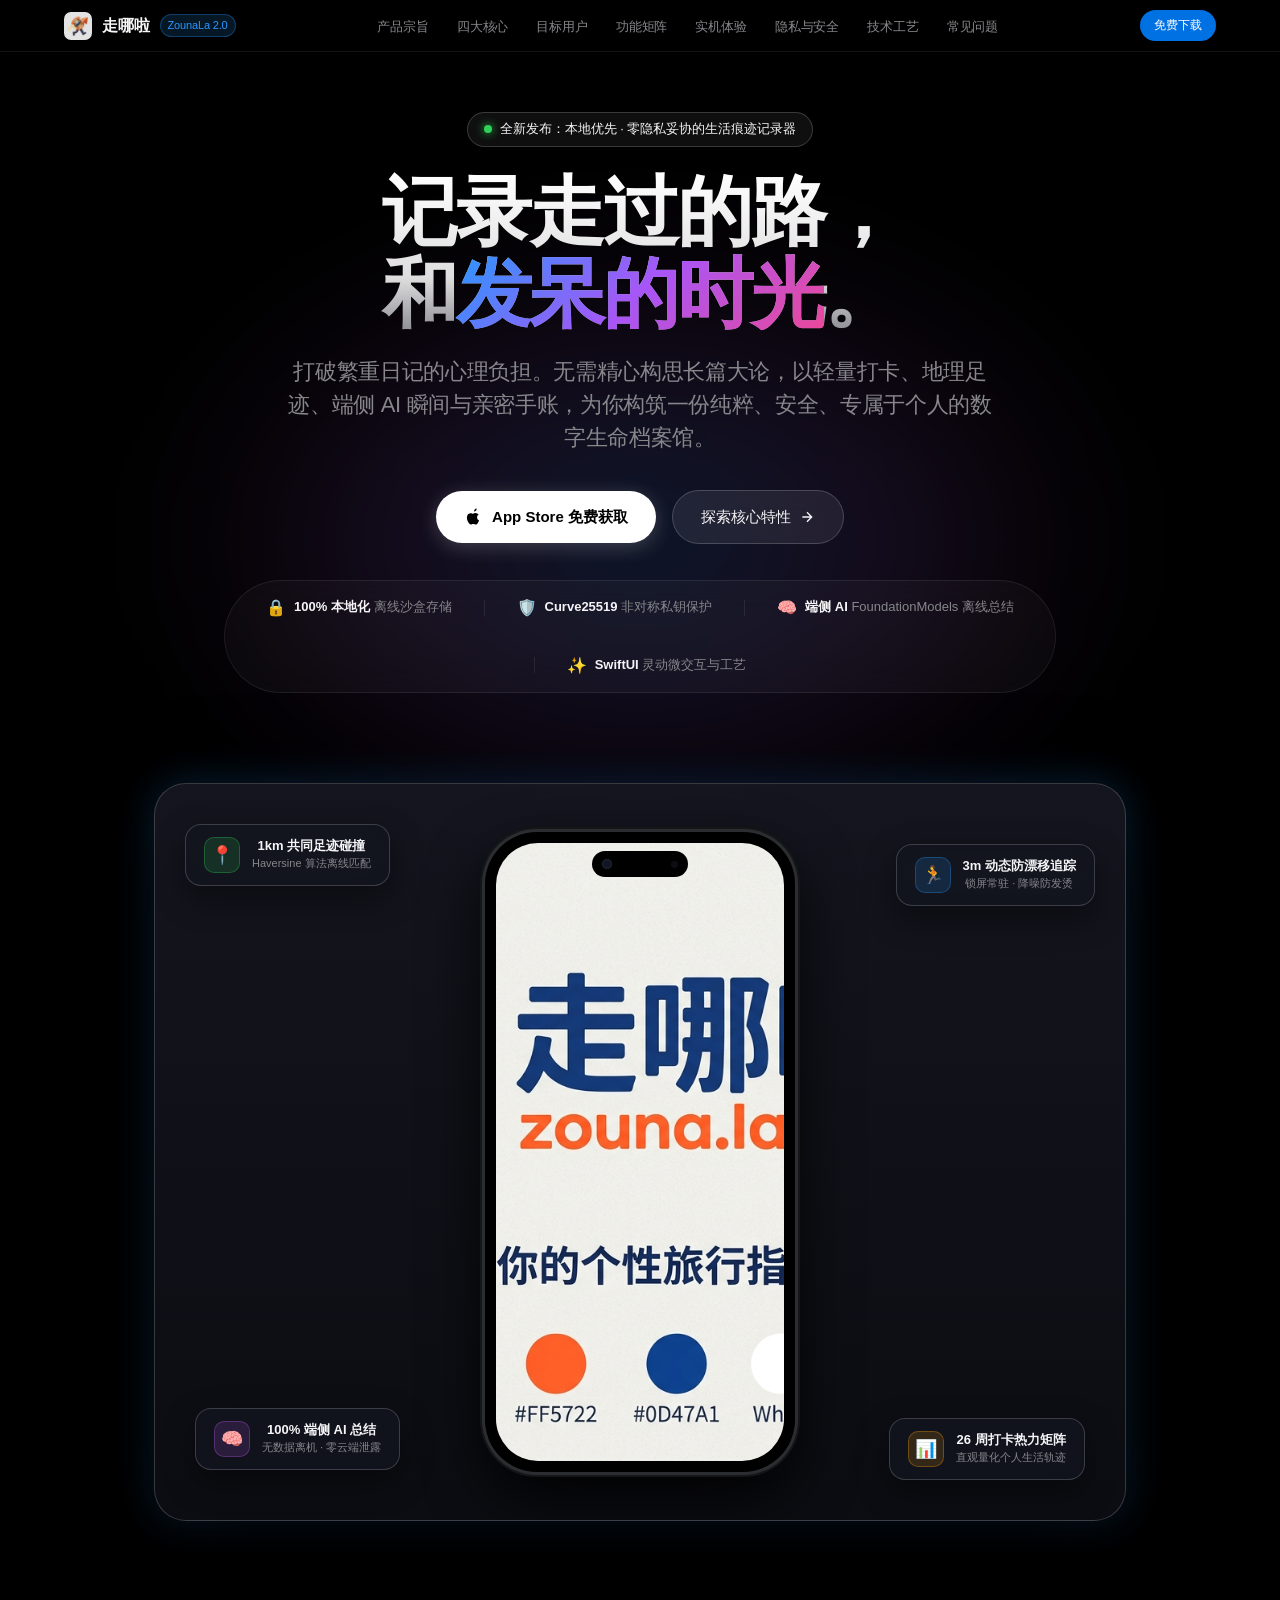
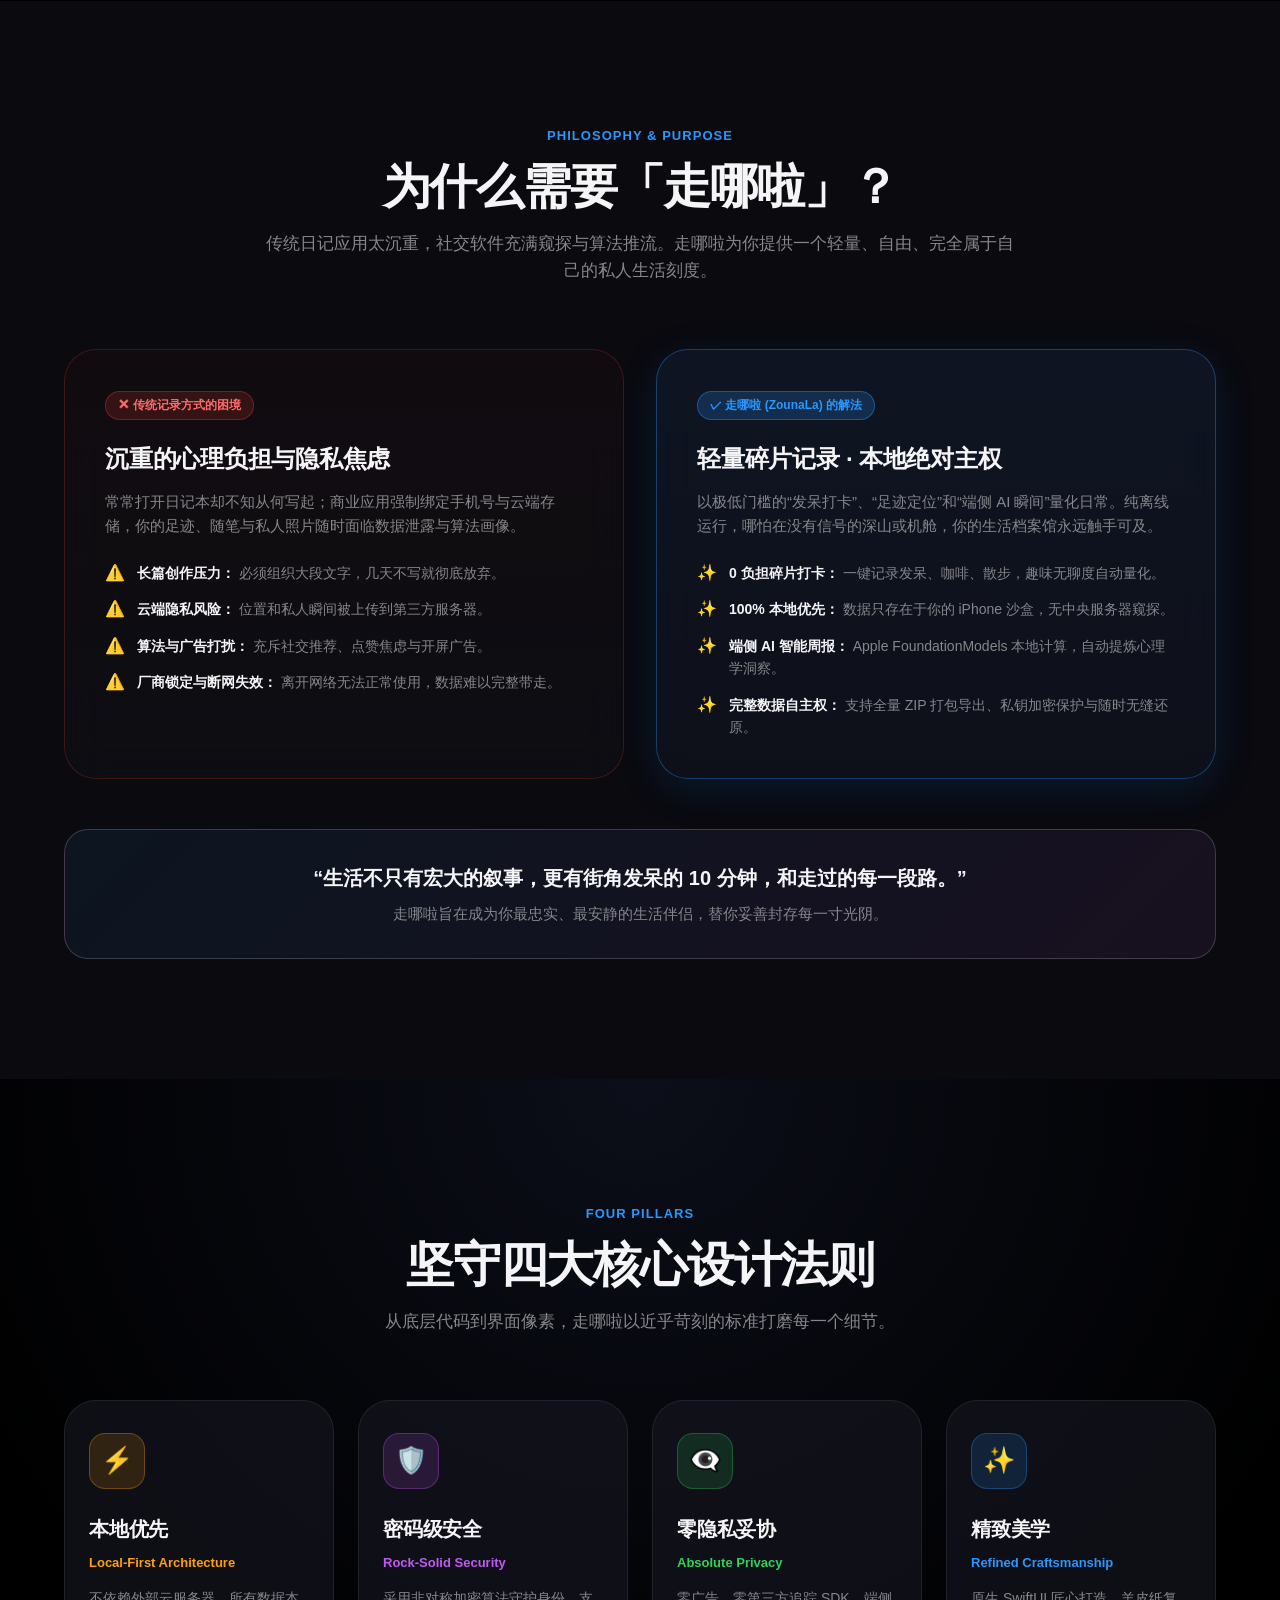
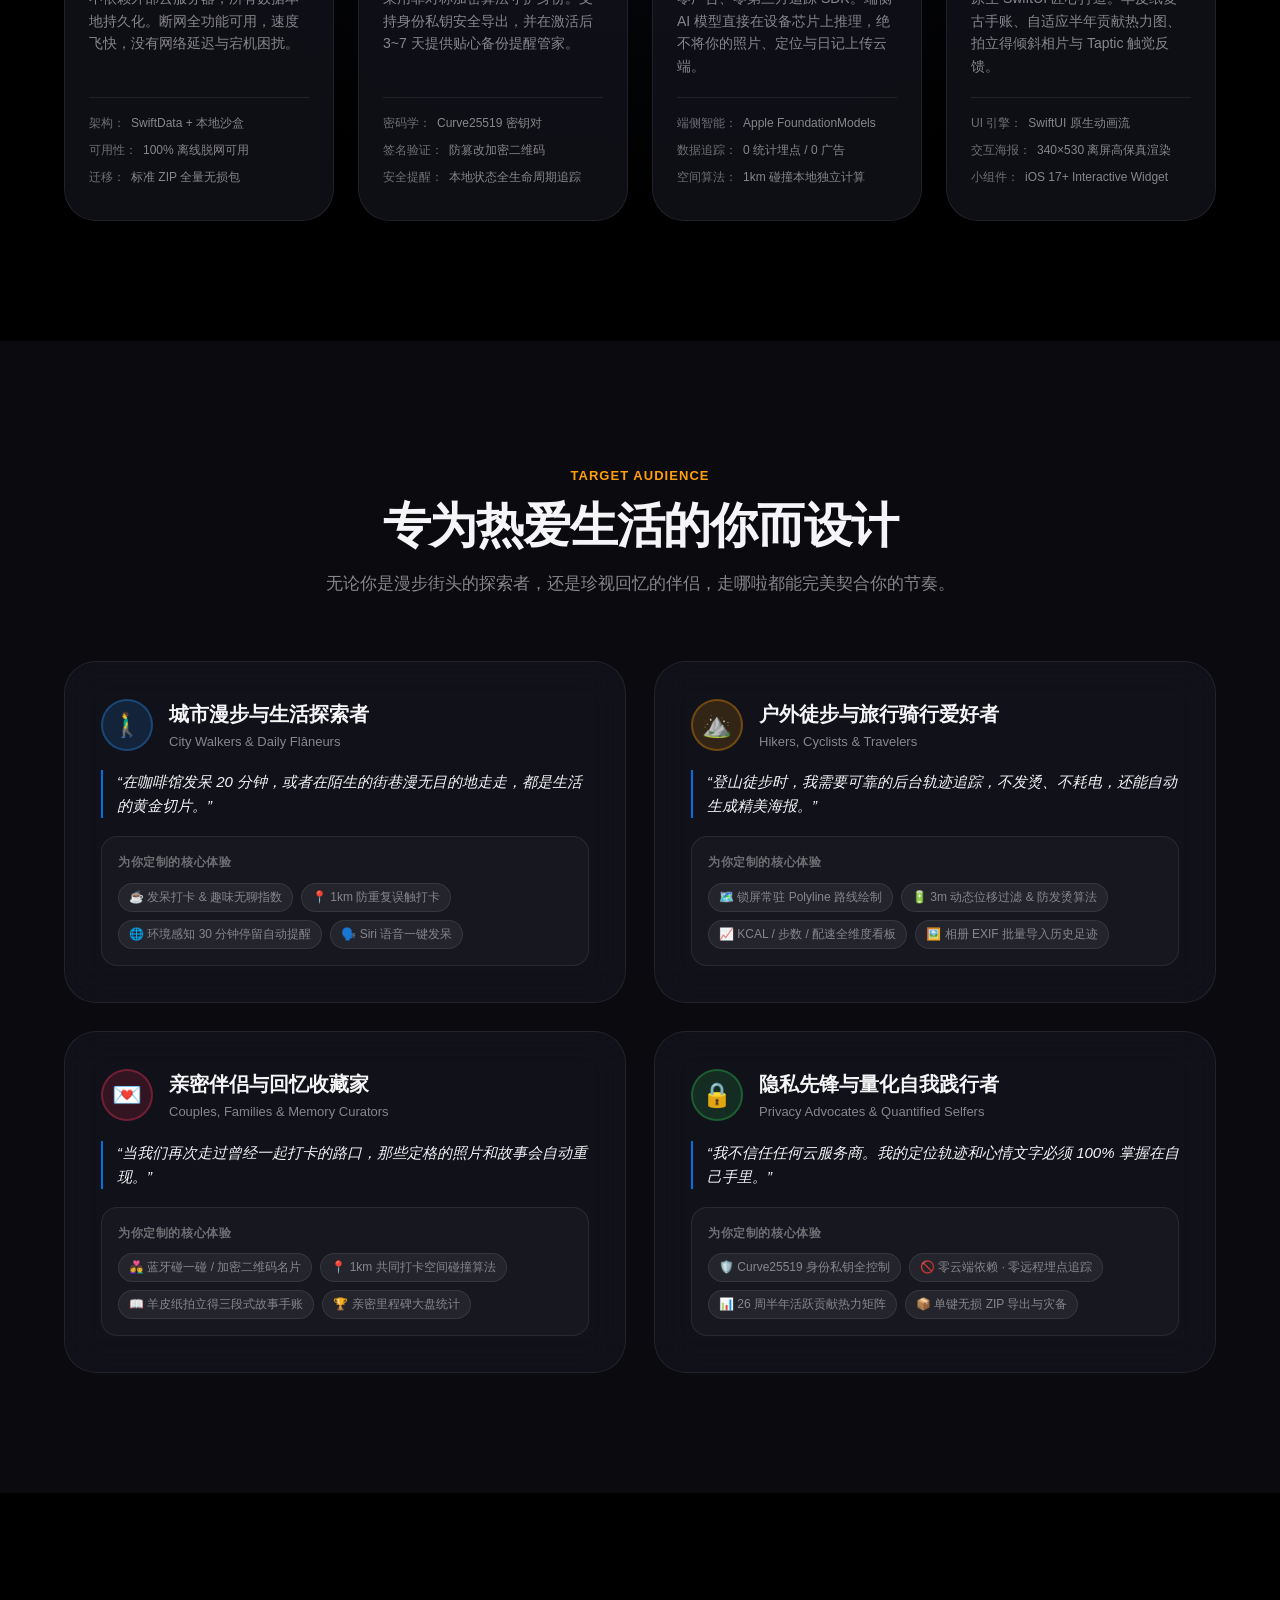
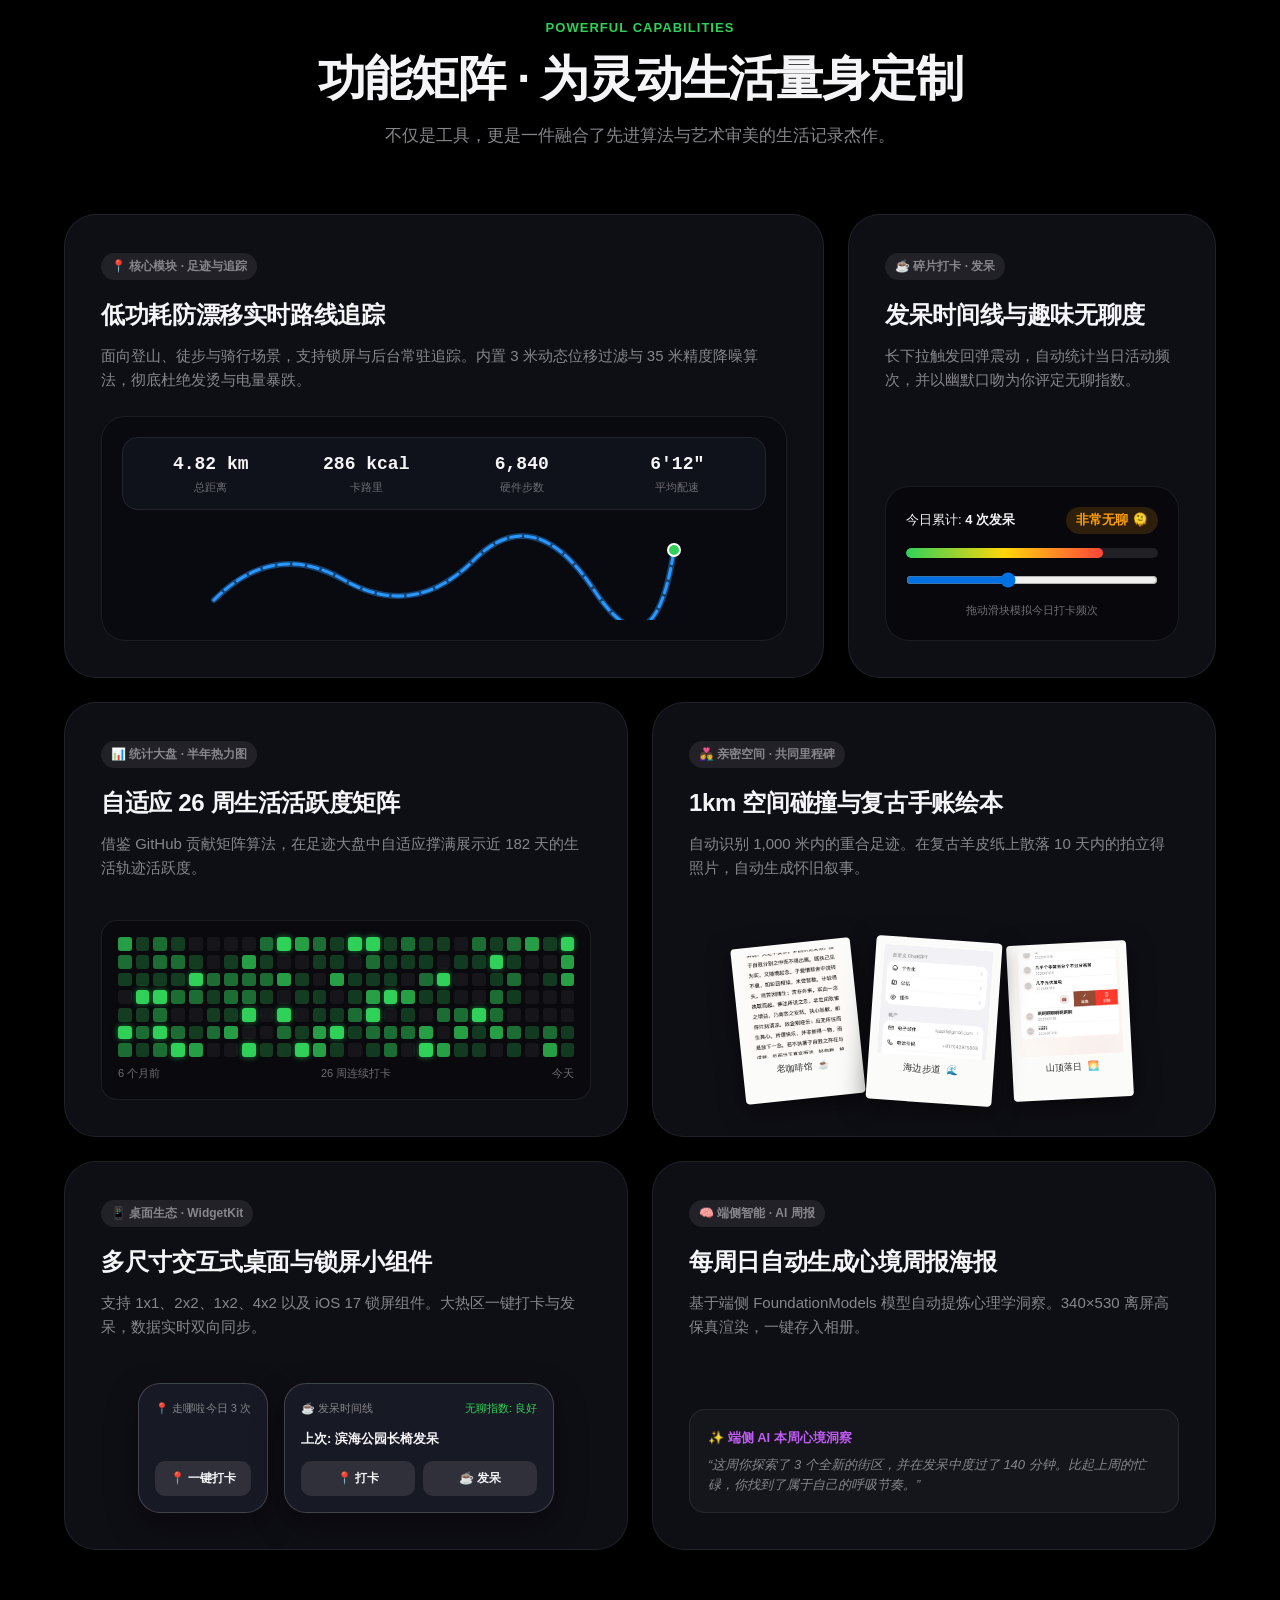
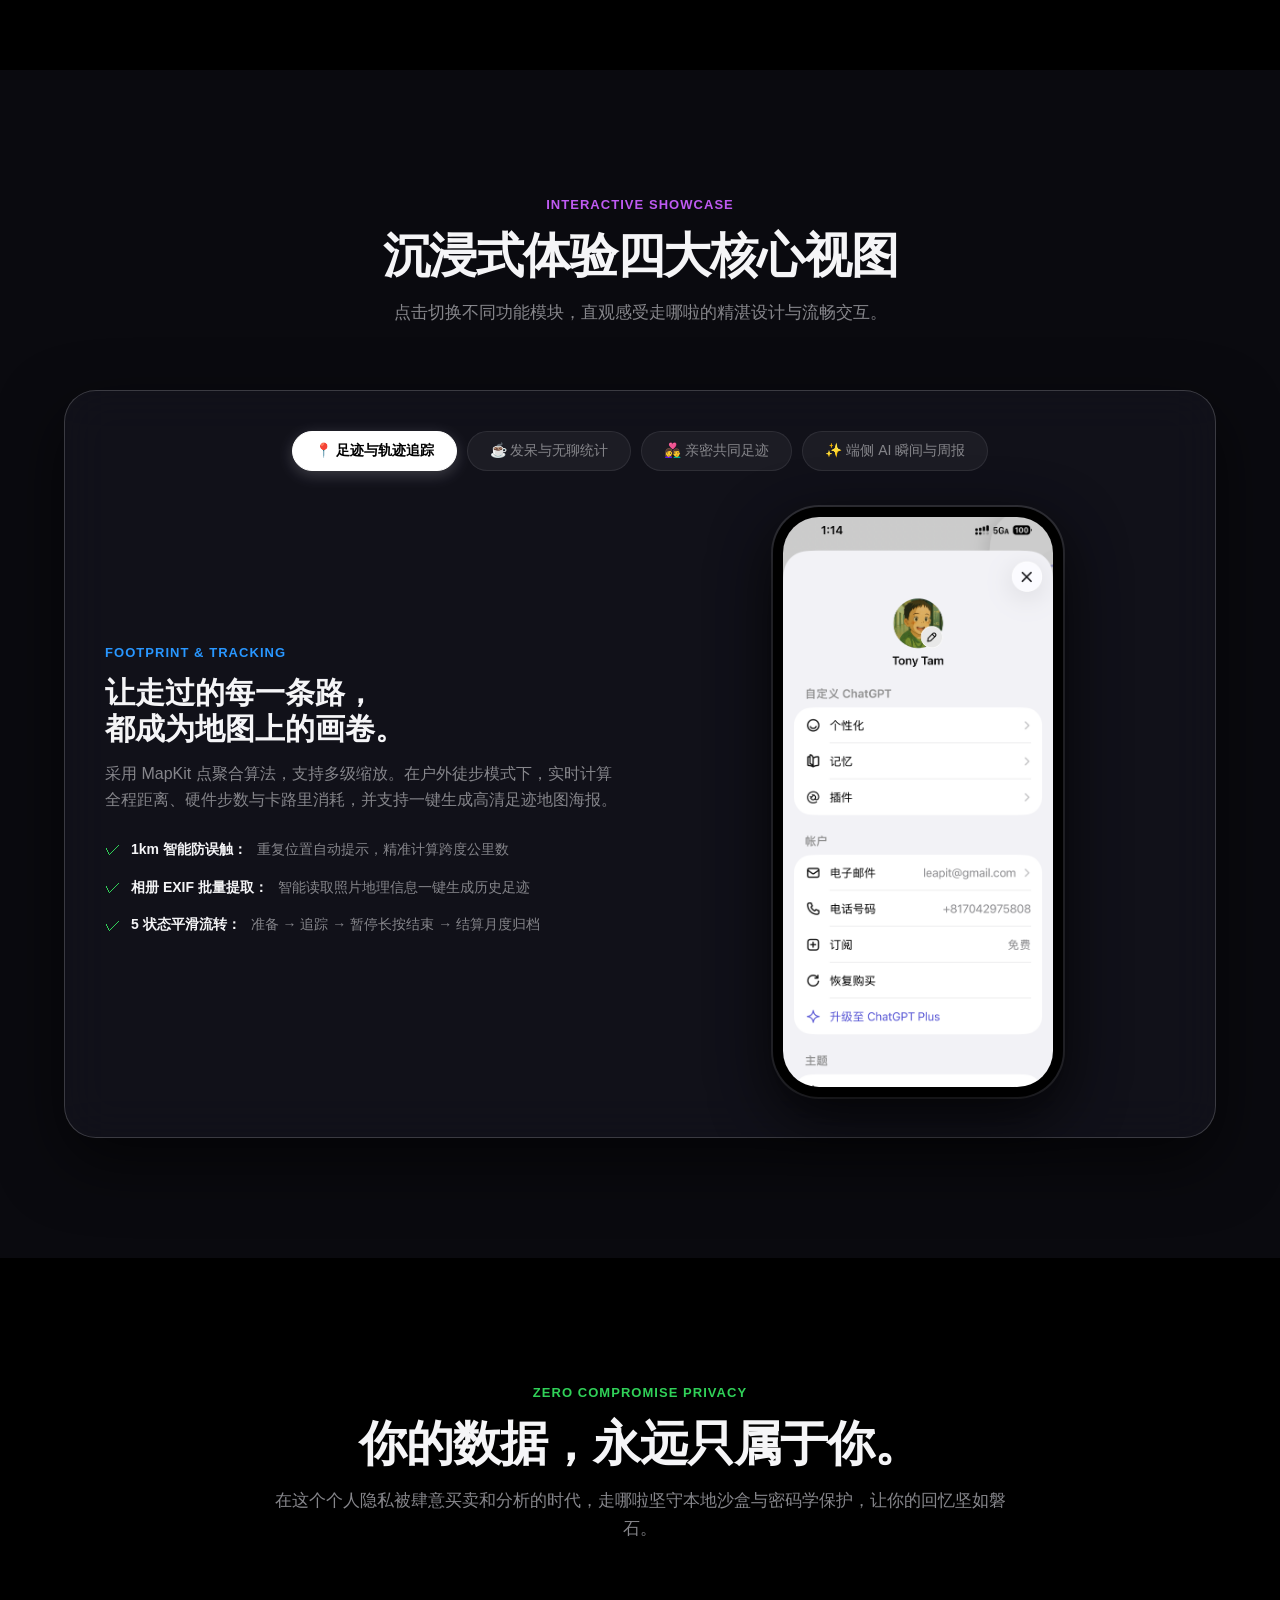
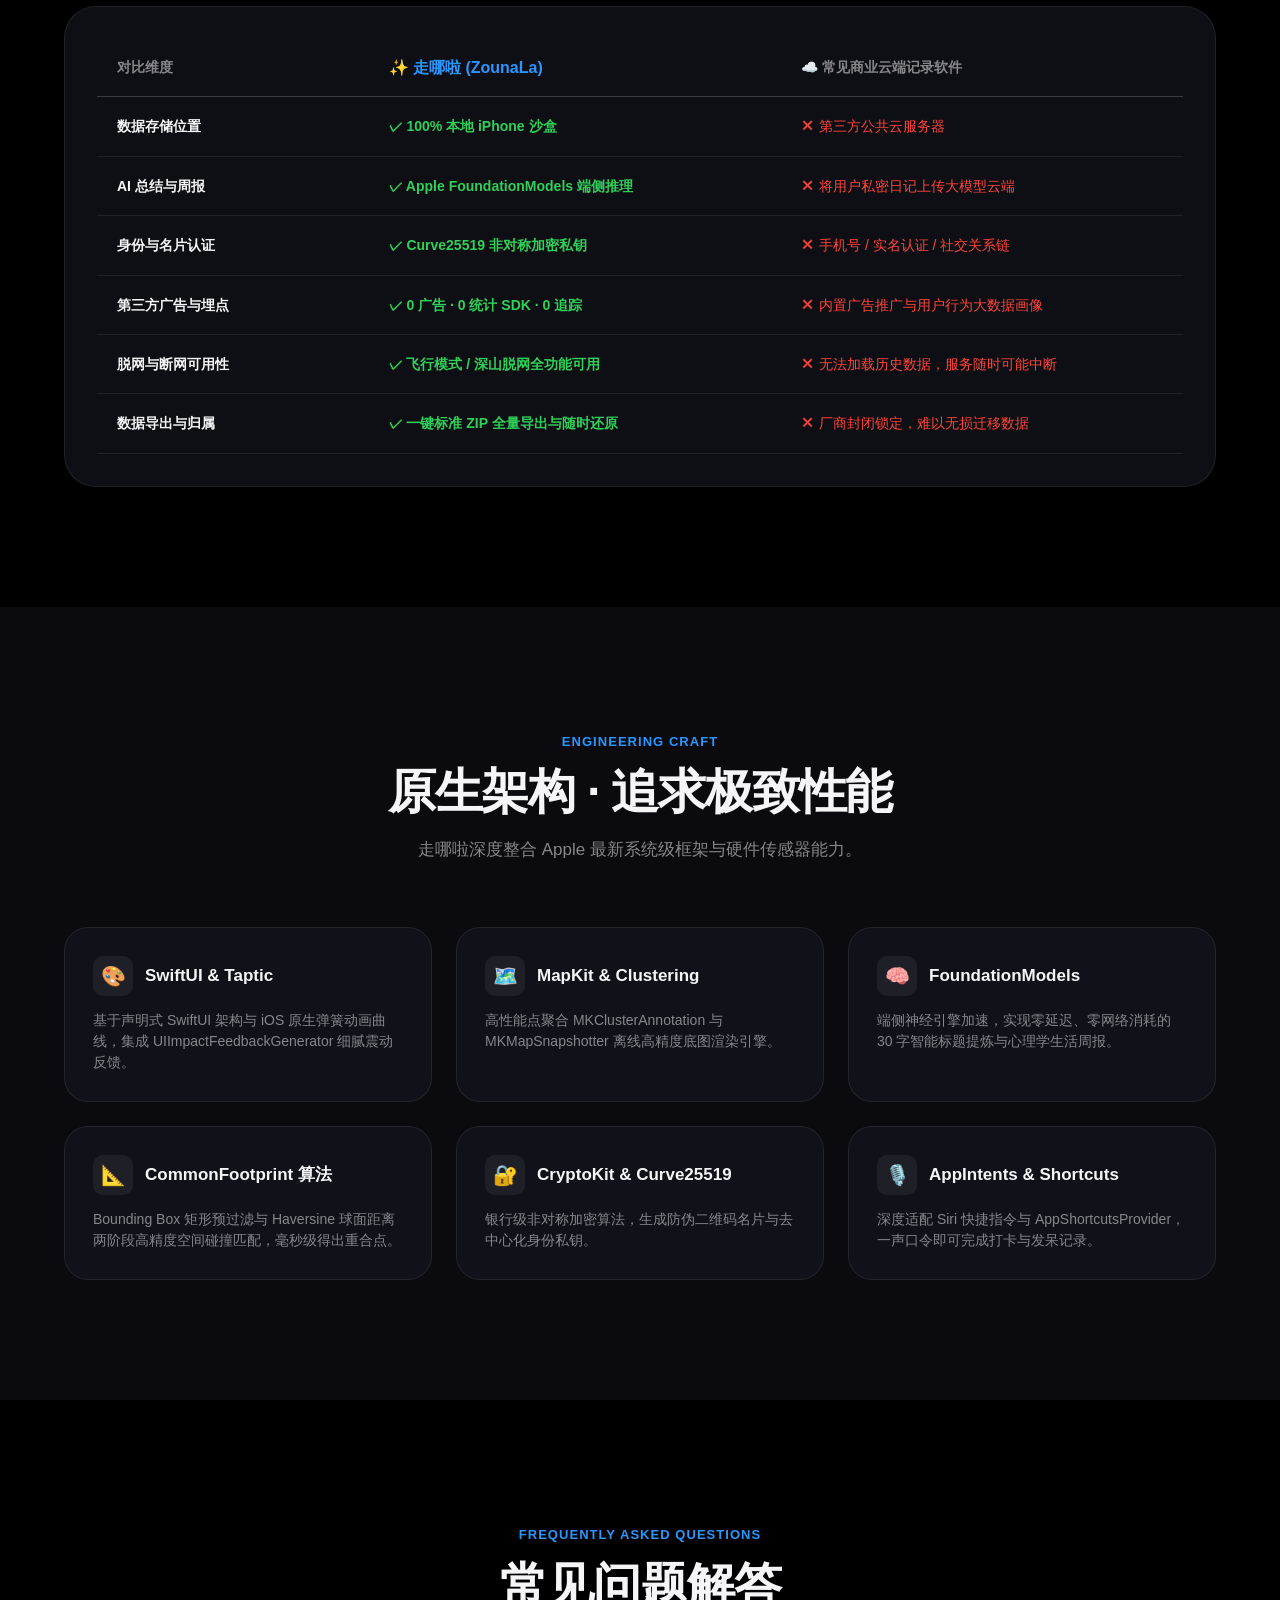
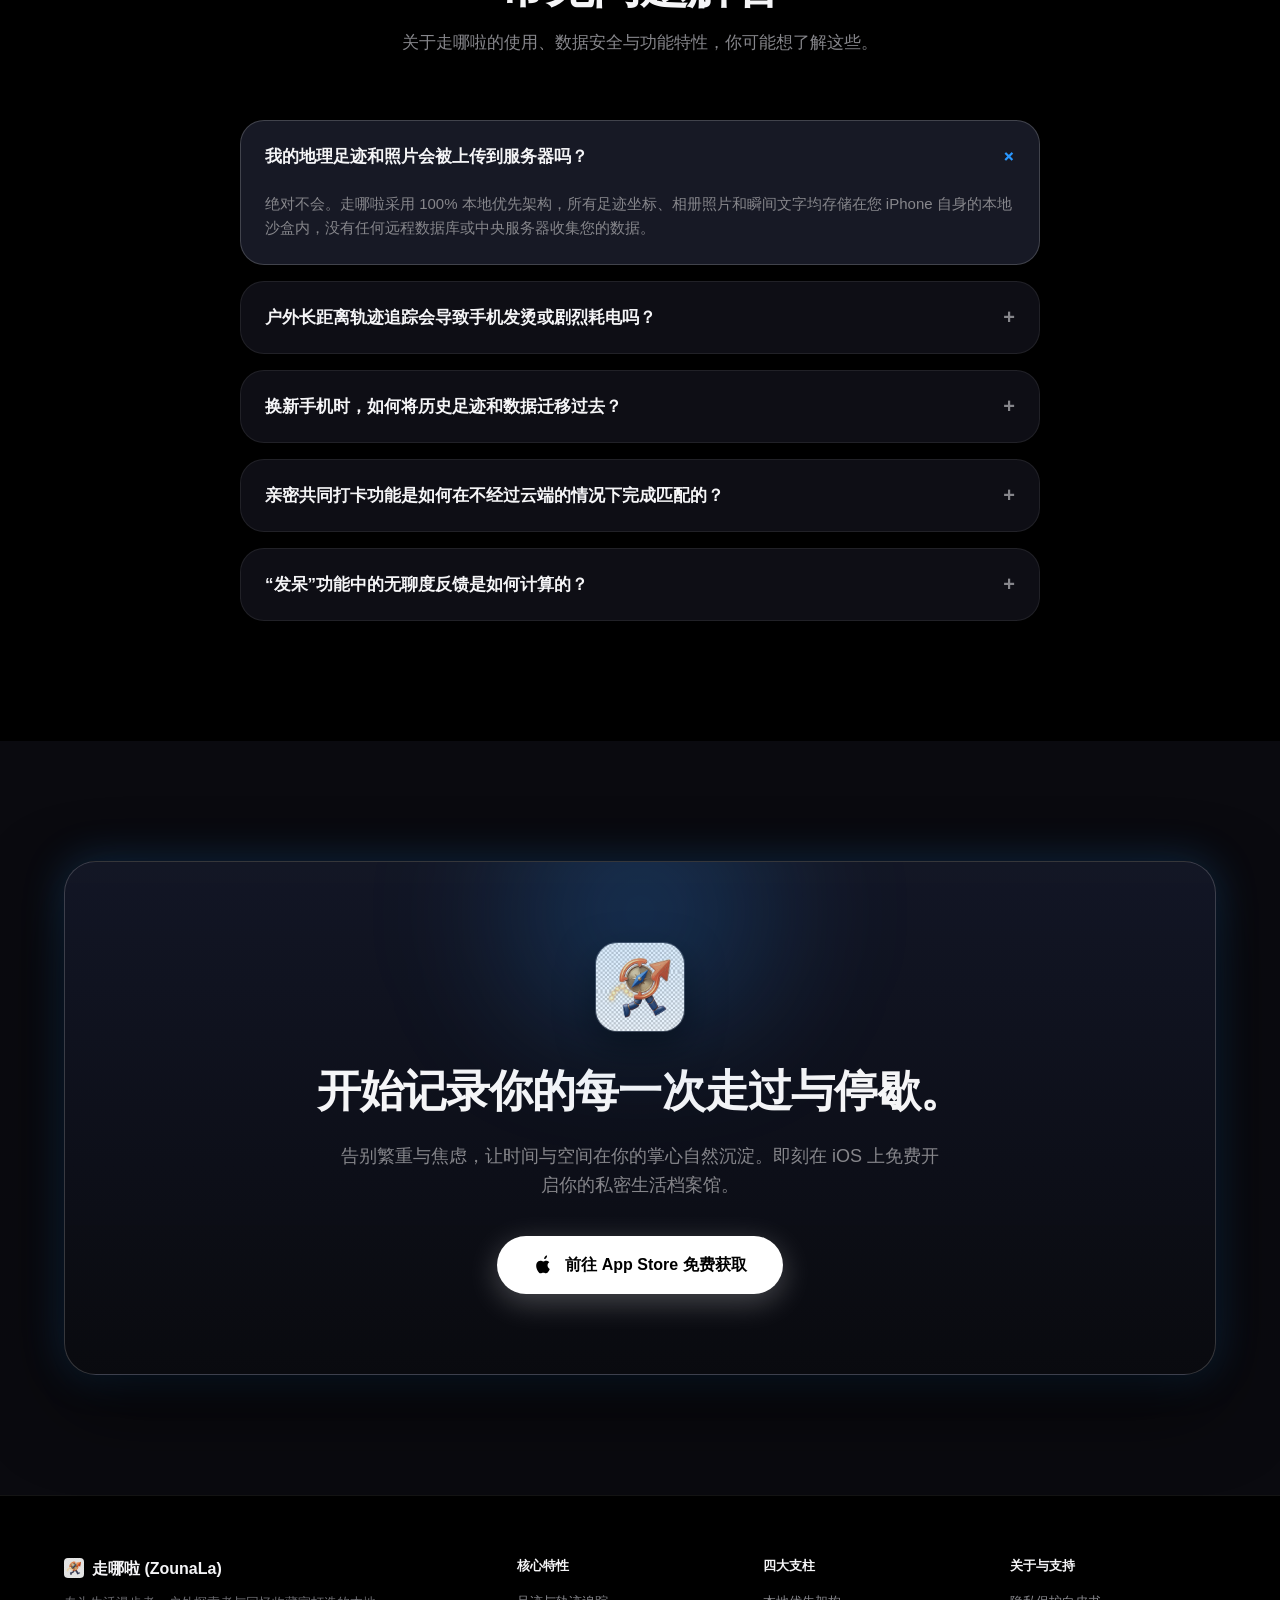
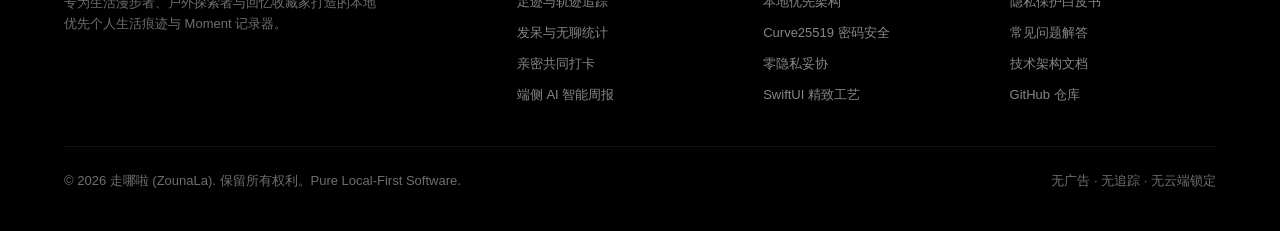
==== index.html @ 3fd213ce "add website pages" ====
<!DOCTYPE html>
<html lang="zh-CN">
<head>
  <meta charset="UTF-8">
  <meta name="viewport" content="width=device-width, initial-scale=1.0">
  <title>走哪啦 (ZounaLa) - 个人生活痕迹与Moment记录器 | 本地优先 · 绝对隐私 · 极致工艺</title>
  <meta name="description" content="走哪啦 (ZounaLa) 是一款专为生活漫步者、户外探索者与回忆收藏家打造的 iOS 本地优先生活记录器。记录发呆时刻、地理足迹、灵光瞬间与亲密里程碑，零云端追踪，数据完全归你所有。">
  <meta name="keywords" content="走哪啦, ZounaLa, 生活记录, 地理足迹, 轨迹追踪, 发呆打卡, 亲密共同足迹, 本地优先, 隐私保护, iOS App, SwiftUI">
  <meta name="theme-color" content="#000000">

  <!-- Favicon -->
  <link rel="icon" type="image/png" href="assets/images/icon.png">
  <link rel="apple-touch-icon" href="assets/images/icon.png">

  <!-- Styles -->
  <link rel="stylesheet" href="styles.css">
</head>
<body>

  <!-- =========================================================================
       Navigation Bar
       ========================================================================= -->
  <header class="site-header">
    <div class="nav-container">
      <a href="#" class="nav-brand">
        <img src="assets/images/icon.png" alt="走哪啦 App Icon" class="brand-icon">
        <span>走哪啦</span>
        <span class="brand-tag">ZounaLa 2.0</span>
      </a>

      <nav>
        <ul class="nav-links">
          <li><a href="#mission">产品宗旨</a></li>
          <li><a href="#pillars">四大核心</a></li>
          <li><a href="#audiences">目标用户</a></li>
          <li><a href="#features">功能矩阵</a></li>
          <li><a href="#simulator">实机体验</a></li>
          <li><a href="#privacy">隐私与安全</a></li>
          <li><a href="#tech">技术工艺</a></li>
          <li><a href="#faq">常见问题</a></li>
        </ul>
      </nav>

      <div class="nav-actions">
        <a href="#download" class="btn-nav-cta">免费下载</a>
      </div>
    </div>
  </header>

  <!-- =========================================================================
       Hero Section
       ========================================================================= -->
  <section class="hero-section" id="hero">
    <div class="hero-glow-bg"></div>

    <div class="container hero-content">
      <div class="hero-pill">
        <span class="pill-dot"></span>
        <span>全新发布：本地优先 · 零隐私妥协的生活痕迹记录器</span>
      </div>

      <h1 class="hero-title">
        记录走过的路，<br>
        和<span class="text-gradient-flow">发呆的时光</span>。
      </h1>

      <p class="hero-subtitle">
        打破繁重日记的心理负担。无需精心构思长篇大论，以轻量打卡、地理足迹、端侧 AI 瞬间与亲密手账，为你构筑一份纯粹、安全、专属于个人的数字生命档案馆。
      </p>

      <div class="hero-cta-group">
        <a href="#download" class="btn-primary">
          <svg width="18" height="18" viewBox="0 0 24 24" fill="currentColor"><path d="M18.71 19.5c-.83 1.24-1.71 2.45-3.05 2.47-1.34.03-1.77-.79-3.29-.79-1.53 0-2 .77-3.27.82-1.31.05-2.3-1.32-3.14-2.53C4.25 17 2.94 12.45 4.7 9.39c.87-1.52 2.43-2.48 4.12-2.51 1.28-.02 2.5.87 3.29.87.78 0 2.26-1.07 3.81-.91.65.03 2.47.26 3.64 1.98-.09.06-2.17 1.28-2.15 3.81.03 3.02 2.65 4.03 2.68 4.04-.03.07-.42 1.44-1.38 2.83M15.97 3.5c.61-.75 1.04-1.8 0.92-2.85-.92.05-2.02.63-2.65 1.37-.56.65-.96 1.7-0.83 2.72 1.02.08 2.05-.53 2.56-1.24z"/></svg>
          App Store 免费获取
        </a>
        <a href="#simulator" class="btn-secondary">
          <span>探索核心特性</span>
          <svg width="16" height="16" viewBox="0 0 24 24" fill="none" stroke="currentColor" stroke-width="2"><path d="M5 12h14M12 5l7 7-7 7"/></svg>
        </a>
      </div>

      <!-- Pillars Ribbon -->
      <div class="hero-pillars-ribbon">
        <div class="pillar-item">
          <span class="p-icon">🔒</span>
          <span><strong>100% 本地化</strong> 离线沙盒存储</span>
        </div>
        <div class="pillar-divider"></div>
        <div class="pillar-item">
          <span class="p-icon">🛡️</span>
          <span><strong>Curve25519</strong> 非对称私钥保护</span>
        </div>
        <div class="pillar-divider"></div>
        <div class="pillar-item">
          <span class="p-icon">🧠</span>
          <span><strong>端侧 AI</strong> FoundationModels 离线总结</span>
        </div>
        <div class="pillar-divider"></div>
        <div class="pillar-item">
          <span class="p-icon">✨</span>
          <span><strong>SwiftUI</strong> 灵动微交互与工艺</span>
        </div>
      </div>
    </div>

    <!-- Device Showcase Card -->
    <div class="container hero-device-wrapper">
      <div class="device-showcase-card">
        <!-- Floating Badges -->
        <div class="floating-badge badge-top-left">
          <div class="badge-icon-box green">📍</div>
          <div>
            <div class="badge-text-title">1km 共同足迹碰撞</div>
            <div class="badge-text-sub">Haversine 算法离线匹配</div>
          </div>
        </div>

        <div class="floating-badge badge-bottom-left">
          <div class="badge-icon-box purple">🧠</div>
          <div>
            <div class="badge-text-title">100% 端侧 AI 总结</div>
            <div class="badge-text-sub">无数据离机 · 零云端泄露</div>
          </div>
        </div>

        <!-- Real iPhone Frame -->
        <div class="iphone-frame">
          <div class="iphone-island">
            <div class="island-camera"></div>
            <div class="island-sensor"></div>
          </div>
          <div class="iphone-screen">
            <img src="assets/images/guide.png" alt="走哪啦 应用界面">
          </div>
        </div>

        <div class="floating-badge badge-top-right">
          <div class="badge-icon-box blue">🏃</div>
          <div>
            <div class="badge-text-title">3m 动态防漂移追踪</div>
            <div class="badge-text-sub">锁屏常驻 · 降噪防发烫</div>
          </div>
        </div>

        <div class="floating-badge badge-bottom-right">
          <div class="badge-icon-box orange">📊</div>
          <div>
            <div class="badge-text-title">26 周打卡热力矩阵</div>
            <div class="badge-text-sub">直观量化个人生活轨迹</div>
          </div>
        </div>
      </div>
    </div>
  </section>

  <!-- =========================================================================
       Section 1: Mission & Philosophy (产品宗旨与对比)
       ========================================================================= -->
  <section class="section section-darker" id="mission">
    <div class="container">
      <div class="section-header reveal-on-scroll">
        <span class="section-eyebrow">PHILOSOPHY & PURPOSE</span>
        <h2 class="section-title">为什么需要「走哪啦」？</h2>
        <p class="section-subtitle">
          传统日记应用太沉重，社交软件充满窥探与算法推流。走哪啦为你提供一个轻量、自由、完全属于自己的私人生活刻度。
        </p>
      </div>

      <div class="philosophy-grid">
        <!-- Traditional Way -->
        <div class="philosophy-card card-traditional reveal-on-scroll">
          <span class="philosophy-badge bad">✕ 传统记录方式的困境</span>
          <h3>沉重的心理负担与隐私焦虑</h3>
          <p>
            常常打开日记本却不知从何写起；商业应用强制绑定手机号与云端存储，你的足迹、随笔与私人照片随时面临数据泄露与算法画像。
          </p>
          <ul class="philosophy-list">
            <li>
              <span class="icon-status">⚠️</span>
              <div><strong>长篇创作压力：</strong> 必须组织大段文字，几天不写就彻底放弃。</div>
            </li>
            <li>
              <span class="icon-status">⚠️</span>
              <div><strong>云端隐私风险：</strong> 位置和私人瞬间被上传到第三方服务器。</div>
            </li>
            <li>
              <span class="icon-status">⚠️</span>
              <div><strong>算法与广告打扰：</strong> 充斥社交推荐、点赞焦虑与开屏广告。</div>
            </li>
            <li>
              <span class="icon-status">⚠️</span>
              <div><strong>厂商锁定与断网失效：</strong> 离开网络无法正常使用，数据难以完整带走。</div>
            </li>
          </ul>
        </div>

        <!-- ZounaLa Way -->
        <div class="philosophy-card card-zounala reveal-on-scroll">
          <span class="philosophy-badge good">✓ 走哪啦 (ZounaLa) 的解法</span>
          <h3>轻量碎片记录 · 本地绝对主权</h3>
          <p>
            以极低门槛的“发呆打卡”、“足迹定位”和“端侧 AI 瞬间”量化日常。纯离线运行，哪怕在没有信号的深山或机舱，你的生活档案馆永远触手可及。
          </p>
          <ul class="philosophy-list">
            <li>
              <span class="icon-status">✨</span>
              <div><strong>0 负担碎片打卡：</strong> 一键记录发呆、咖啡、散步，趣味无聊度自动量化。</div>
            </li>
            <li>
              <span class="icon-status">✨</span>
              <div><strong>100% 本地优先：</strong> 数据只存在于你的 iPhone 沙盒，无中央服务器窥探。</div>
            </li>
            <li>
              <span class="icon-status">✨</span>
              <div><strong>端侧 AI 智能周报：</strong> Apple FoundationModels 本地计算，自动提炼心理学洞察。</div>
            </li>
            <li>
              <span class="icon-status">✨</span>
              <div><strong>完整数据自主权：</strong> 支持全量 ZIP 打包导出、私钥加密保护与随时无缝还原。</div>
            </li>
          </ul>
        </div>
      </div>

      <!-- Philosophy Quote Banner -->
      <div class="quote-highlight-banner reveal-on-scroll">
        <h4>“生活不只有宏大的叙事，更有街角发呆的 10 分钟，和走过的每一段路。”</h4>
        <p>走哪啦旨在成为你最忠实、最安静的生活伴侣，替你妥善封存每一寸光阴。</p>
      </div>
    </div>
  </section>

  <!-- =========================================================================
       Section 2: Four Core Pillars (四大核心特质：本地化、安全、隐私、精致)
       ========================================================================= -->
  <section class="section section-gradient-ambient" id="pillars">
    <div class="container">
      <div class="section-header reveal-on-scroll">
        <span class="section-eyebrow">FOUR PILLARS</span>
        <h2 class="section-title">坚守四大核心设计法则</h2>
        <p class="section-subtitle">
          从底层代码到界面像素，走哪啦以近乎苛刻的标准打磨每一个细节。
        </p>
      </div>

      <div class="pillars-grid">
        <!-- Pillar 1: 本地化 -->
        <div class="pillar-card p-local reveal-on-scroll">
          <div class="pillar-card-icon">⚡️</div>
          <h3>本地优先</h3>
          <div class="pillar-tagline">Local-First Architecture</div>
          <p>
            不依赖外部云服务器，所有数据本地持久化。断网全功能可用，速度飞快，没有网络延迟与宕机困扰。
          </p>
          <div class="pillar-tech-specs">
            <div class="tech-spec-item">架构：<span>SwiftData + 本地沙盒</span></div>
            <div class="tech-spec-item">可用性：<span>100% 离线脱网可用</span></div>
            <div class="tech-spec-item">迁移：<span>标准 ZIP 全量无损包</span></div>
          </div>
        </div>

        <!-- Pillar 2: 极致安全 -->
        <div class="pillar-card p-security reveal-on-scroll">
          <div class="pillar-card-icon">🛡️</div>
          <h3>密码级安全</h3>
          <div class="pillar-tagline">Rock-Solid Security</div>
          <p>
            采用非对称加密算法守护身份。支持身份私钥安全导出，并在激活后 3~7 天提供贴心备份提醒管家。
          </p>
          <div class="pillar-tech-specs">
            <div class="tech-spec-item">密码学：<span>Curve25519 密钥对</span></div>
            <div class="tech-spec-item">签名验证：<span>防篡改加密二维码</span></div>
            <div class="tech-spec-item">安全提醒：<span>本地状态全生命周期追踪</span></div>
          </div>
        </div>

        <!-- Pillar 3: 绝对隐私 -->
        <div class="pillar-card p-privacy reveal-on-scroll">
          <div class="pillar-card-icon">👁️‍🗨️</div>
          <h3>零隐私妥协</h3>
          <div class="pillar-tagline">Absolute Privacy</div>
          <p>
            零广告、零第三方追踪 SDK。端侧 AI 模型直接在设备芯片上推理，绝不将你的照片、定位与日记上传云端。
          </p>
          <div class="pillar-tech-specs">
            <div class="tech-spec-item">端侧智能：<span>Apple FoundationModels</span></div>
            <div class="tech-spec-item">数据追踪：<span>0 统计埋点 / 0 广告</span></div>
            <div class="tech-spec-item">空间算法：<span>1km 碰撞本地独立计算</span></div>
          </div>
        </div>

        <!-- Pillar 4: 精致工艺 -->
        <div class="pillar-card p-craft reveal-on-scroll">
          <div class="pillar-card-icon">✨</div>
          <h3>精致美学</h3>
          <div class="pillar-tagline">Refined Craftsmanship</div>
          <p>
            原生 SwiftUI 匠心打造。羊皮纸复古手账、自适应半年贡献热力图、拍立得倾斜相片与 Taptic 触觉反馈。
          </p>
          <div class="pillar-tech-specs">
            <div class="tech-spec-item">UI 引擎：<span>SwiftUI 原生动画流</span></div>
            <div class="tech-spec-item">交互海报：<span>340×530 离屏高保真渲染</span></div>
            <div class="tech-spec-item">小组件：<span>iOS 17+ Interactive Widget</span></div>
          </div>
        </div>
      </div>
    </div>
  </section>

  <!-- =========================================================================
       Section 3: Target Audiences (目标用户画像 - 一目了然)
       ========================================================================= -->
  <section class="section section-darker" id="audiences">
    <div class="container">
      <div class="section-header reveal-on-scroll">
        <span class="section-eyebrow orange">TARGET AUDIENCE</span>
        <h2 class="section-title">专为热爱生活的你而设计</h2>
        <p class="section-subtitle">
          无论你是漫步街头的探索者，还是珍视回忆的伴侣，走哪啦都能完美契合你的节奏。
        </p>
      </div>

      <div class="personas-grid">
        <!-- Persona 1 -->
        <div class="persona-card persona-walker reveal-on-scroll">
          <div class="persona-header">
            <div class="persona-avatar">🚶‍♂️</div>
            <div class="persona-title-group">
              <h3>城市漫步与生活探索者</h3>
              <div class="persona-subtitle-tag">City Walkers & Daily Flâneurs</div>
            </div>
          </div>
          <div class="persona-quote">“在咖啡馆发呆 20 分钟，或者在陌生的街巷漫无目的地走走，都是生活的黄金切片。”</div>
          <div class="persona-features-box">
            <h4>为你定制的核心体验</h4>
            <div class="persona-chips">
              <span class="persona-chip">☕️ 发呆打卡 & 趣味无聊指数</span>
              <span class="persona-chip">📍 1km 防重复误触打卡</span>
              <span class="persona-chip">🌐 环境感知 30 分钟停留自动提醒</span>
              <span class="persona-chip">🗣️ Siri 语音一键发呆</span>
            </div>
          </div>
        </div>

        <!-- Persona 2 -->
        <div class="persona-card persona-hiker reveal-on-scroll">
          <div class="persona-header">
            <div class="persona-avatar">⛰️</div>
            <div class="persona-title-group">
              <h3>户外徒步与旅行骑行爱好者</h3>
              <div class="persona-subtitle-tag">Hikers, Cyclists & Travelers</div>
            </div>
          </div>
          <div class="persona-quote">“登山徒步时，我需要可靠的后台轨迹追踪，不发烫、不耗电，还能自动生成精美海报。”</div>
          <div class="persona-features-box">
            <h4>为你定制的核心体验</h4>
            <div class="persona-chips">
              <span class="persona-chip">🗺️ 锁屏常驻 Polyline 路线绘制</span>
              <span class="persona-chip">🔋 3m 动态位移过滤 & 防发烫算法</span>
              <span class="persona-chip">📈 KCAL / 步数 / 配速全维度看板</span>
              <span class="persona-chip">🖼️ 相册 EXIF 批量导入历史足迹</span>
            </div>
          </div>
        </div>

        <!-- Persona 3 -->
        <div class="persona-card persona-couple reveal-on-scroll">
          <div class="persona-header">
            <div class="persona-avatar">💌</div>
            <div class="persona-title-group">
              <h3>亲密伴侣与回忆收藏家</h3>
              <div class="persona-subtitle-tag">Couples, Families & Memory Curators</div>
            </div>
          </div>
          <div class="persona-quote">“当我们再次走过曾经一起打卡的路口，那些定格的照片和故事会自动重现。”</div>
          <div class="persona-features-box">
            <h4>为你定制的核心体验</h4>
            <div class="persona-chips">
              <span class="persona-chip">👩‍❤️‍👨 蓝牙碰一碰 / 加密二维码名片</span>
              <span class="persona-chip">📍 1km 共同打卡空间碰撞算法</span>
              <span class="persona-chip">📖 羊皮纸拍立得三段式故事手账</span>
              <span class="persona-chip">🏆 亲密里程碑大盘统计</span>
            </div>
          </div>
        </div>

        <!-- Persona 4 -->
        <div class="persona-card persona-geek reveal-on-scroll">
          <div class="persona-header">
            <div class="persona-avatar">🔒</div>
            <div class="persona-title-group">
              <h3>隐私先锋与量化自我践行者</h3>
              <div class="persona-subtitle-tag">Privacy Advocates & Quantified Selfers</div>
            </div>
          </div>
          <div class="persona-quote">“我不信任任何云服务商。我的定位轨迹和心情文字必须 100% 掌握在自己手里。”</div>
          <div class="persona-features-box">
            <h4>为你定制的核心体验</h4>
            <div class="persona-chips">
              <span class="persona-chip">🛡️ Curve25519 身份私钥全控制</span>
              <span class="persona-chip">🚫 零云端依赖 · 零远程埋点追踪</span>
              <span class="persona-chip">📊 26 周半年活跃贡献热力矩阵</span>
              <span class="persona-chip">📦 单键无损 ZIP 导出与灾备</span>
            </div>
          </div>
        </div>
      </div>
    </div>
  </section>

  <!-- =========================================================================
       Section 4: Bento Grid Features (深度功能矩阵)
       ========================================================================= -->
  <section class="section" id="features">
    <div class="container">
      <div class="section-header reveal-on-scroll">
        <span class="section-eyebrow green">POWERFUL CAPABILITIES</span>
        <h2 class="section-title">功能矩阵 · 为灵动生活量身定制</h2>
        <p class="section-subtitle">
          不仅是工具，更是一件融合了先进算法与艺术审美的生活记录杰作。
        </p>
      </div>

      <div class="bento-grid">
        <!-- Bento 1: 足迹追踪与防发烫 (Col 8) -->
        <div class="bento-card bento-col-8 reveal-on-scroll">
          <div>
            <span class="bento-card-badge">📍 核心模块 · 足迹与追踪</span>
            <h3>低功耗防漂移实时路线追踪</h3>
            <p>
              面向登山、徒步与骑行场景，支持锁屏与后台常驻追踪。内置 3 米动态位移过滤与 35 米精度降噪算法，彻底杜绝发烫与电量暴跌。
            </p>
          </div>

          <div class="bento-visual-map">
            <div class="map-stats-strip">
              <div class="map-stat-col">
                <div class="stat-val" id="statDistance">4.82 km</div>
                <div class="stat-lbl">总距离</div>
              </div>
              <div class="map-stat-col">
                <div class="stat-val" id="statCalories">286 kcal</div>
                <div class="stat-lbl">卡路里</div>
              </div>
              <div class="map-stat-col">
                <div class="stat-val" id="statSteps">6,840</div>
                <div class="stat-lbl">硬件步数</div>
              </div>
              <div class="map-stat-col">
                <div class="stat-val" id="statPace">6'12"</div>
                <div class="stat-lbl">平均配速</div>
              </div>
            </div>

            <!-- Simulated SVG Route -->
            <svg class="interactive-route-svg" viewBox="0 0 500 100" fill="none">
              <path d="M 20 80 Q 80 20, 150 60 T 280 40 T 400 70 T 480 30" stroke="rgba(41, 151, 255, 0.4)" stroke-width="6" stroke-linecap="round"/>
              <path d="M 20 80 Q 80 20, 150 60 T 280 40 T 400 70 T 480 30" stroke="#2997ff" stroke-width="3" stroke-linecap="round" stroke-dasharray="10 5"/>
              <circle cx="480" cy="30" r="6" fill="#30d158" stroke="#ffffff" stroke-width="2"/>
            </svg>
          </div>
        </div>

        <!-- Bento 2: 发呆打卡与无聊指数 (Col 4) -->
        <div class="bento-card bento-col-4 reveal-on-scroll">
          <div>
            <span class="bento-card-badge">☕️ 碎片打卡 · 发呆</span>
            <h3>发呆时间线与趣味无聊度</h3>
            <p>
              长下拉触发回弹震动，自动统计当日活动频次，并以幽默口吻为你评定无聊指数。
            </p>
          </div>

          <div class="boredom-visual-box">
            <div class="boredom-status-row">
              <span>今日累计: <strong id="boredomCount">4 次发呆</strong></span>
              <span class="boredom-status-tag" id="boredomTag">非常无聊 🫠</span>
            </div>
            <div class="boredom-meter-bar">
              <div class="boredom-meter-fill" id="boredomMeterFill"></div>
            </div>
            <input type="range" id="boredomSlider" min="0" max="10" value="4" style="width: 100%; accent-color: var(--apple-blue);">
            <div style="font-size: 11px; color: var(--text-tertiary); text-align: center;">拖动滑块模拟今日打卡频次</div>
          </div>
        </div>

        <!-- Bento 3: 26 周热力图 (Col 6) -->
        <div class="bento-card bento-col-6 reveal-on-scroll">
          <div>
            <span class="bento-card-badge">📊 统计大盘 · 半年热力图</span>
            <h3>自适应 26 周生活活跃度矩阵</h3>
            <p>
              借鉴 GitHub 贡献矩阵算法，在足迹大盘中自适应撑满展示近 182 天的生活轨迹活跃度。
            </p>
          </div>

          <div class="heatmap-visual-box">
            <div class="heatmap-grid-demo" id="heatmapContainer">
              <!-- Dynamically generated via JS -->
            </div>
            <div style="display: flex; justify-content: space-between; font-size: 11px; color: var(--text-tertiary);">
              <span>6 个月前</span>
              <span>26 周连续打卡</span>
              <span>今天</span>
            </div>
          </div>
        </div>

        <!-- Bento 4: 亲密共同足迹与拍立得 (Col 6) -->
        <div class="bento-card bento-col-6 reveal-on-scroll">
          <div>
            <span class="bento-card-badge">👩‍❤️‍👨 亲密空间 · 共同里程碑</span>
            <h3>1km 空间碰撞与复古手账绘本</h3>
            <p>
              自动识别 1,000 米内的重合足迹。在复古羊皮纸上散落 10 天内的拍立得照片，自动生成怀旧叙事。
            </p>
          </div>

          <div class="polaroid-stack-visual">
            <div class="mini-polaroid">
              <div class="mini-polaroid-photo">
                <img src="assets/images/UI-2.JPG" alt="瞬间照片">
              </div>
              <div class="mini-polaroid-caption">老咖啡馆 ☕️</div>
            </div>
            <div class="mini-polaroid">
              <div class="mini-polaroid-photo">
                <img src="assets/images/UI-4.PNG" alt="足迹照片">
              </div>
              <div class="mini-polaroid-caption">海边步道 🌊</div>
            </div>
            <div class="mini-polaroid">
              <div class="mini-polaroid-photo">
                <img src="assets/images/UI-1.PNG" alt="打卡记录">
              </div>
              <div class="mini-polaroid-caption">山顶落日 🌅</div>
            </div>
          </div>
        </div>

        <!-- Bento 5: 桌面与锁屏小组件 (Col 6) -->
        <div class="bento-card bento-col-6 reveal-on-scroll">
          <div>
            <span class="bento-card-badge">📱 桌面生态 · WidgetKit</span>
            <h3>多尺寸交互式桌面与锁屏小组件</h3>
            <p>
              支持 1x1、2x2、1x2、4x2 以及 iOS 17 锁屏组件。大热区一键打卡与发呆，数据实时双向同步。
            </p>
          </div>

          <div class="widget-mockup-row">
            <!-- Small Widget -->
            <div class="widget-box small">
              <div class="widget-header">
                <span>📍 走哪啦</span>
                <span>今日 3 次</span>
              </div>
              <div class="widget-btn-action">📍 一键打卡</div>
            </div>

            <!-- Medium Widget -->
            <div class="widget-box medium">
              <div class="widget-header">
                <span>☕️ 发呆时间线</span>
                <span style="color: var(--apple-green);">无聊指数: 良好</span>
              </div>
              <div style="font-size: 13px; font-weight: 600;">上次: 滨海公园长椅发呆</div>
              <div style="display: flex; gap: 8px;">
                <div class="widget-btn-action" style="flex: 1;">📍 打卡</div>
                <div class="widget-btn-action" style="flex: 1;">☕️ 发呆</div>
              </div>
            </div>
          </div>
        </div>

        <!-- Bento 6: 端侧 AI 与心境周报 (Col 6) -->
        <div class="bento-card bento-col-6 reveal-on-scroll">
          <div>
            <span class="bento-card-badge">🧠 端侧智能 · AI 周报</span>
            <h3>每周日自动生成心境周报海报</h3>
            <p>
              基于端侧 FoundationModels 模型自动提炼心理学洞察。340×530 离屏高保真渲染，一键存入相册。
            </p>
          </div>

          <div style="background: rgba(255, 255, 255, 0.03); border: 1px solid var(--border-subtle); border-radius: var(--radius-md); padding: 18px; margin-top: 16px;">
            <div style="font-size: 13px; font-weight: 600; color: var(--apple-purple); margin-bottom: 6px;">
              ✨ 端侧 AI 本周心境洞察
            </div>
            <div style="font-size: 13px; color: var(--text-secondary); line-height: 1.5; font-style: italic;">
              “这周你探索了 3 个全新的街区，并在发呆中度过了 140 分钟。比起上周的忙碌，你找到了属于自己的呼吸节奏。”
            </div>
          </div>
        </div>
      </div>
    </div>
  </section>

  <!-- =========================================================================
       Section 5: Interactive Simulator / Live Showcase (实机体验)
       ========================================================================= -->
  <section class="section section-darker" id="simulator">
    <div class="container">
      <div class="section-header reveal-on-scroll">
        <span class="section-eyebrow purple">INTERACTIVE SHOWCASE</span>
        <h2 class="section-title">沉浸式体验四大核心视图</h2>
        <p class="section-subtitle">
          点击切换不同功能模块，直观感受走哪啦的精湛设计与流畅交互。
        </p>
      </div>

      <div class="simulator-wrapper reveal-on-scroll">
        <div class="sim-nav-tabs">
          <button class="sim-tab-btn active" data-target="panel-footprint">📍 足迹与轨迹追踪</button>
          <button class="sim-tab-btn" data-target="panel-idletime">☕️ 发呆与无聊统计</button>
          <button class="sim-tab-btn" data-target="panel-family">👩‍❤️‍👨 亲密共同足迹</button>
          <button class="sim-tab-btn" data-target="panel-moment">✨ 端侧 AI 瞬间与周报</button>
        </div>

        <!-- Panel 1: 足迹 -->
        <div class="sim-panel active" id="panel-footprint">
          <div class="sim-info-col">
            <span class="section-eyebrow">FOOTPRINT & TRACKING</span>
            <h3>让走过的每一条路，<br>都成为地图上的画卷。</h3>
            <p>
              采用 MapKit 点聚合算法，支持多级缩放。在户外徒步模式下，实时计算全程距离、硬件步数与卡路里消耗，并支持一键生成高清足迹地图海报。
            </p>
            <ul class="sim-feature-bullets">
              <li><span class="bullet-check">✓</span> <strong>1km 智能防误触：</strong> 重复位置自动提示，精准计算跨度公里数</li>
              <li><span class="bullet-check">✓</span> <strong>相册 EXIF 批量提取：</strong> 智能读取照片地理信息一键生成历史足迹</li>
              <li><span class="bullet-check">✓</span> <strong>5 状态平滑流转：</strong> 准备 → 追踪 → 暂停长按结束 → 结算月度归档</li>
            </ul>
          </div>
          <div class="sim-preview-col">
            <div class="sim-phone-display">
              <div class="sim-phone-screen">
                <img src="assets/images/UI-4.PNG" alt="足迹地图界面">
              </div>
            </div>
          </div>
        </div>

        <!-- Panel 2: 发呆 -->
        <div class="sim-panel" id="panel-idletime">
          <div class="sim-info-col">
            <span class="section-eyebrow orange">IDLE TIME</span>
            <h3>为放空赋予意义，<br>记录每一个发呆时刻。</h3>
            <p>
              生活不仅需要前进，更需要停下来发呆。轻松记录无聊时刻与碎片灵感，长下拉展开弹簧回弹统计面板。
            </p>
            <ul class="sim-feature-bullets">
              <li><span class="bullet-check">✓</span> <strong>趣味无聊度评级：</strong> 智能根据当日频次反馈专属调侃评语</li>
              <li><span class="bullet-check">✓</span> <strong>环境感知停留提醒：</strong> 停留满 30 分钟智能推送记录轻提示</li>
              <li><span class="bullet-check">✓</span> <strong>Taptic 震动交互：</strong> 每一个微小触控都伴随真实触觉回馈</li>
            </ul>
          </div>
          <div class="sim-preview-col">
            <div class="sim-phone-display">
              <div class="sim-phone-screen">
                <img src="assets/images/UI-1.PNG" alt="发呆时间线界面">
              </div>
            </div>
          </div>
        </div>

        <!-- Panel 3: 亲密关系 -->
        <div class="sim-panel" id="panel-family">
          <div class="sim-info-col">
            <span class="section-eyebrow pink">INTIMATE MILESTONES</span>
            <h3>双人轨迹交汇，<br>共谱三段式手账故事。</h3>
            <p>
              通过蓝牙碰一碰或离线加密二维码快速连接伴侣。空间算法自动计算双方重叠的 1km 共同足迹，在羊皮纸与拍立得照片墙中重温美好回忆。
            </p>
            <ul class="sim-feature-bullets">
              <li><span class="bullet-check">✓</span> <strong>碰一碰连接：</strong> 离线蓝牙触碰，无需繁琐账号添加</li>
              <li><span class="bullet-check">✓</span> <strong>空间碰撞算法：</strong> 1,000m 范围内重合打卡自动识别</li>
              <li><span class="bullet-check">✓</span> <strong>三段式绘本导出：</strong> 地图悬挂针 + 拍立得照片 + 怀旧长图海报</li>
            </ul>
          </div>
          <div class="sim-preview-col">
            <div class="sim-phone-display">
              <div class="sim-phone-screen">
                <img src="assets/images/UI-5.PNG" alt="亲密关系与手账">
              </div>
            </div>
          </div>
        </div>

        <!-- Panel 4: 瞬间与周报 -->
        <div class="sim-panel" id="panel-moment">
          <div class="sim-info-col">
            <span class="section-eyebrow green">MOMENTS & WEEKLY REPORT</span>
            <h3>端侧 AI 提炼灵感，<br>周日自动沉淀心境周报。</h3>
            <p>
              支持图文、心情与地理标签。内置 Apple FoundationModels 端侧模型，自动为你生成精炼标题，并在周末呈现 1:1 拍立得复古周报。
            </p>
            <ul class="sim-feature-bullets">
              <li><span class="bullet-check">✓</span> <strong>端侧 30 字智能摘要：</strong> 芯片离线推理，绝不将私密随笔外传</li>
              <li><span class="bullet-check">✓</span> <strong>两端对齐排版：</strong> 消除顶部 SafeArea 偏移，呈现极致排版美学</li>
              <li><span class="bullet-check">✓</span> <strong>防重复弹出机制：</strong> 原子化状态落盘，保证周报优雅呈现</li>
            </ul>
          </div>
          <div class="sim-preview-col">
            <div class="sim-phone-display">
              <div class="sim-phone-screen">
                <img src="assets/images/UI-3.PNG" alt="瞬间随笔编辑">
              </div>
            </div>
          </div>
        </div>
      </div>
    </div>
  </section>

  <!-- =========================================================================
       Section 6: Privacy & Security Comparison (隐私与安全白皮书对比)
       ========================================================================= -->
  <section class="section" id="privacy">
    <div class="container">
      <div class="section-header reveal-on-scroll">
        <span class="section-eyebrow green">ZERO COMPROMISE PRIVACY</span>
        <h2 class="section-title">你的数据，永远只属于你。</h2>
        <p class="section-subtitle">
          在这个个人隐私被肆意买卖和分析的时代，走哪啦坚守本地沙盒与密码学保护，让你的回忆坚如磐石。
        </p>
      </div>

      <div class="privacy-table-wrapper reveal-on-scroll">
        <table class="privacy-table">
          <thead>
            <tr>
              <th style="width: 25%;">对比维度</th>
              <th class="col-highlight" style="width: 38%;">✨ 走哪啦 (ZounaLa)</th>
              <th style="width: 37%;">☁️ 常见商业云端记录软件</th>
            </tr>
          </thead>
          <tbody>
            <tr>
              <td><strong>数据存储位置</strong></td>
              <td><span class="tag-secure">✓ 100% 本地 iPhone 沙盒</span></td>
              <td><span class="tag-risk">✕ 第三方公共云服务器</span></td>
            </tr>
            <tr>
              <td><strong>AI 总结与周报</strong></td>
              <td><span class="tag-secure">✓ Apple FoundationModels 端侧推理</span></td>
              <td><span class="tag-risk">✕ 将用户私密日记上传大模型云端</span></td>
            </tr>
            <tr>
              <td><strong>身份与名片认证</strong></td>
              <td><span class="tag-secure">✓ Curve25519 非对称加密私钥</span></td>
              <td><span class="tag-risk">✕ 手机号 / 实名认证 / 社交关系链</span></td>
            </tr>
            <tr>
              <td><strong>第三方广告与埋点</strong></td>
              <td><span class="tag-secure">✓ 0 广告 · 0 统计 SDK · 0 追踪</span></td>
              <td><span class="tag-risk">✕ 内置广告推广与用户行为大数据画像</span></td>
            </tr>
            <tr>
              <td><strong>脱网与断网可用性</strong></td>
              <td><span class="tag-secure">✓ 飞行模式 / 深山脱网全功能可用</span></td>
              <td><span class="tag-risk">✕ 无法加载历史数据，服务随时可能中断</span></td>
            </tr>
            <tr>
              <td><strong>数据导出与归属</strong></td>
              <td><span class="tag-secure">✓ 一键标准 ZIP 全量导出与随时还原</span></td>
              <td><span class="tag-risk">✕ 厂商封闭锁定，难以无损迁移数据</span></td>
            </tr>
          </tbody>
        </table>
      </div>
    </div>
  </section>

  <!-- =========================================================================
       Section 7: Technical Specifications (工程技术工艺)
       ========================================================================= -->
  <section class="section section-darker" id="tech">
    <div class="container">
      <div class="section-header reveal-on-scroll">
        <span class="section-eyebrow">ENGINEERING CRAFT</span>
        <h2 class="section-title">原生架构 · 追求极致性能</h2>
        <p class="section-subtitle">
          走哪啦深度整合 Apple 最新系统级框架与硬件传感器能力。
        </p>
      </div>

      <div class="tech-cards-grid">
        <div class="tech-card reveal-on-scroll">
          <div class="tech-card-header">
            <div class="tech-badge-icon">🎨</div>
            <h4>SwiftUI & Taptic</h4>
          </div>
          <p>基于声明式 SwiftUI 架构与 iOS 原生弹簧动画曲线，集成 UIImpactFeedbackGenerator 细腻震动反馈。</p>
        </div>

        <div class="tech-card reveal-on-scroll">
          <div class="tech-card-header">
            <div class="tech-badge-icon">🗺️</div>
            <h4>MapKit & Clustering</h4>
          </div>
          <p>高性能点聚合 MKClusterAnnotation 与 MKMapSnapshotter 离线高精度底图渲染引擎。</p>
        </div>

        <div class="tech-card reveal-on-scroll">
          <div class="tech-card-header">
            <div class="tech-badge-icon">🧠</div>
            <h4>FoundationModels</h4>
          </div>
          <p>端侧神经引擎加速，实现零延迟、零网络消耗的 30 字智能标题提炼与心理学生活周报。</p>
        </div>

        <div class="tech-card reveal-on-scroll">
          <div class="tech-card-header">
            <div class="tech-badge-icon">📐</div>
            <h4>CommonFootprint 算法</h4>
          </div>
          <p>Bounding Box 矩形预过滤与 Haversine 球面距离两阶段高精度空间碰撞匹配，毫秒级得出重合点。</p>
        </div>

        <div class="tech-card reveal-on-scroll">
          <div class="tech-card-header">
            <div class="tech-badge-icon">🔐</div>
            <h4>CryptoKit & Curve25519</h4>
          </div>
          <p>银行级非对称加密算法，生成防伪二维码名片与去中心化身份私钥。</p>
        </div>

        <div class="tech-card reveal-on-scroll">
          <div class="tech-card-header">
            <div class="tech-badge-icon">🎙️</div>
            <h4>AppIntents & Shortcuts</h4>
          </div>
          <p>深度适配 Siri 快捷指令与 AppShortcutsProvider，一声口令即可完成打卡与发呆记录。</p>
        </div>
      </div>
    </div>
  </section>

  <!-- =========================================================================
       Section 8: FAQ Accordion (常见问题解答)
       ========================================================================= -->
  <section class="section" id="faq">
    <div class="container">
      <div class="section-header reveal-on-scroll">
        <span class="section-eyebrow">FREQUENTLY ASKED QUESTIONS</span>
        <h2 class="section-title">常见问题解答</h2>
        <p class="section-subtitle">
          关于走哪啦的使用、数据安全与功能特性，你可能想了解这些。
        </p>
      </div>

      <div class="faq-accordion reveal-on-scroll">
        <div class="faq-item active">
          <button class="faq-question">
            <span>我的地理足迹和照片会被上传到服务器吗？</span>
            <span class="faq-toggle-icon">+</span>
          </button>
          <div class="faq-answer">
            <p>
              绝对不会。走哪啦采用 100% 本地优先架构，所有足迹坐标、相册照片和瞬间文字均存储在您 iPhone 自身的本地沙盒内，没有任何远程数据库或中央服务器收集您的数据。
            </p>
          </div>
        </div>

        <div class="faq-item">
          <button class="faq-question">
            <span>户外长距离轨迹追踪会导致手机发烫或剧烈耗电吗？</span>
            <span class="faq-toggle-icon">+</span>
          </button>
          <div class="faq-answer">
            <p>
              不会。走哪啦内置专门研发的 3 米动态位移过滤与 35 米精度降噪算法，在锁屏和后台运行时智能休眠无效 GPS 计算，既能保证路线精准平滑，又彻底杜绝机身发烫与异常电量消耗。
            </p>
          </div>
        </div>

        <div class="faq-item">
          <button class="faq-question">
            <span>换新手机时，如何将历史足迹和数据迁移过去？</span>
            <span class="faq-toggle-icon">+</span>
          </button>
          <div class="faq-answer">
            <p>
              在设置中点击“数据备份与导出”，系统会生成一份包含全部打卡、照片、瞬间和配置的标准加密 ZIP 压缩包。在新手机中导入该文件即可瞬间完整恢复所有历史记录。
            </p>
          </div>
        </div>

        <div class="faq-item">
          <button class="faq-question">
            <span>亲密共同打卡功能是如何在不经过云端的情况下完成匹配的？</span>
            <span class="faq-toggle-icon">+</span>
          </button>
          <div class="faq-answer">
            <p>
              通过蓝牙碰一碰或离线加密二维码交换公钥与数据包后，所有 1km 空间碰撞匹配算法（Haversine）均完全在您的设备本地芯片上运行计算，无需经过任何中转服务器。
            </p>
          </div>
        </div>

        <div class="faq-item">
          <button class="faq-question">
            <span>“发呆”功能中的无聊度反馈是如何计算的？</span>
            <span class="faq-toggle-icon">+</span>
          </button>
          <div class="faq-answer">
            <p>
              系统会自动统计您今日的发呆与活动打卡频次，根据区间给出趣味评语（如“轻微放空”、“一般无聊”、“非常无聊”、“实在太无聊了”），以轻松幽默的方式帮助您量化闲暇时光。
            </p>
          </div>
        </div>
      </div>
    </div>
  </section>

  <!-- =========================================================================
       Section 9: Download CTA Banner & Footer
       ========================================================================= -->
  <section class="section section-darker" id="download">
    <div class="container">
      <div class="cta-banner-wrapper reveal-on-scroll">
        <div class="cta-banner-glow"></div>
        <img src="assets/images/icon.png" alt="走哪啦 图标" class="cta-app-icon">
        <h2>开始记录你的每一次走过与停歇。</h2>
        <p>
          告别繁重与焦虑，让时间与空间在你的掌心自然沉淀。即刻在 iOS 上免费开启你的私密生活档案馆。
        </p>
        <a href="#" class="cta-download-btn">
          <svg width="20" height="20" viewBox="0 0 24 24" fill="currentColor"><path d="M18.71 19.5c-.83 1.24-1.71 2.45-3.05 2.47-1.34.03-1.77-.79-3.29-.79-1.53 0-2 .77-3.27.82-1.31.05-2.3-1.32-3.14-2.53C4.25 17 2.94 12.45 4.7 9.39c.87-1.52 2.43-2.48 4.12-2.51 1.28-.02 2.5.87 3.29.87.78 0 2.26-1.07 3.81-.91.65.03 2.47.26 3.64 1.98-.09.06-2.17 1.28-2.15 3.81.03 3.02 2.65 4.03 2.68 4.04-.03.07-.42 1.44-1.38 2.83M15.97 3.5c.61-.75 1.04-1.8 0.92-2.85-.92.05-2.02.63-2.65 1.37-.56.65-.96 1.7-0.83 2.72 1.02.08 2.05-.53 2.56-1.24z"/></svg>
          前往 App Store 免费获取
        </a>
      </div>
    </div>
  </section>

  <!-- Site Footer -->
  <footer class="site-footer">
    <div class="container">
      <div class="footer-top-grid">
        <div class="footer-brand">
          <h4>
            <img src="assets/images/icon.png" alt="走哪啦 图标" style="width: 20px; height: 20px; border-radius: 4px;">
            走哪啦 (ZounaLa)
          </h4>
          <p>
            专为生活漫步者、户外探索者与回忆收藏家打造的本地优先个人生活痕迹与 Moment 记录器。
          </p>
        </div>

        <div class="footer-col">
          <h5>核心特性</h5>
          <ul>
            <li><a href="#features">足迹与轨迹追踪</a></li>
            <li><a href="#features">发呆与无聊统计</a></li>
            <li><a href="#features">亲密共同打卡</a></li>
            <li><a href="#features">端侧 AI 智能周报</a></li>
          </ul>
        </div>

        <div class="footer-col">
          <h5>四大支柱</h5>
          <ul>
            <li><a href="#pillars">本地优先架构</a></li>
            <li><a href="#pillars">Curve25519 密码安全</a></li>
            <li><a href="#pillars">零隐私妥协</a></li>
            <li><a href="#pillars">SwiftUI 精致工艺</a></li>
          </ul>
        </div>

        <div class="footer-col">
          <h5>关于与支持</h5>
          <ul>
            <li><a href="#privacy">隐私保护白皮书</a></li>
            <li><a href="#faq">常见问题解答</a></li>
            <li><a href="#tech">技术架构文档</a></li>
            <li><a href="https://github.com" target="_blank" rel="noopener">GitHub 仓库</a></li>
          </ul>
        </div>
      </div>

      <div class="footer-bottom-bar">
        <div>© 2026 走哪啦 (ZounaLa). 保留所有权利。Pure Local-First Software.</div>
        <div style="display: flex; gap: 20px;">
          <span>无广告 · 无追踪 · 无云端锁定</span>
        </div>
      </div>
    </div>
  </footer>

  <!-- Scripts -->
  <script src="app.js"></script>
</body>
</html>
---- styles.css ----
/* ==========================================================================
   走哪啦 (ZounaLa) - 苹果风格产品宣传官网样式表
   Apple Pro Aesthetic Design System
   ========================================================================== */

:root {
  /* Color Palette - Apple Pro Dark Theme */
  --bg-primary: #000000;
  --bg-secondary: #0a0a0f;
  --bg-tertiary: #12131a;
  --bg-card: rgba(20, 21, 30, 0.7);
  --bg-card-hover: rgba(28, 30, 44, 0.85);
  --bg-glass: rgba(15, 16, 24, 0.75);
  --bg-pill: rgba(255, 255, 255, 0.08);

  /* Borders & Dividers */
  --border-subtle: rgba(255, 255, 255, 0.08);
  --border-highlight: rgba(255, 255, 255, 0.18);
  --border-active: rgba(0, 113, 227, 0.5);

  /* Typography Colors */
  --text-primary: #f5f5f7;
  --text-secondary: #86868b;
  --text-tertiary: #6e6e73;
  --text-accent: #2997ff;
  --text-accent-glow: #64d2ff;

  /* Accent Gradients & Colors */
  --apple-blue: #0071e3;
  --apple-blue-light: #2997ff;
  --apple-purple: #bf5af2;
  --apple-indigo: #5e5ce6;
  --apple-teal: #64d2ff;
  --apple-green: #30d158;
  --apple-orange: #ff9f0a;
  --apple-pink: #ff375f;
  --apple-yellow: #ffd60a;

  /* Radiant Gradients */
  --grad-hero: linear-gradient(180deg, #ffffff 0%, #a1a1a6 100%);
  --grad-accent: linear-gradient(135deg, #2997ff 0%, #a855f7 50%, #ec4899 100%);
  --grad-privacy: linear-gradient(135deg, #30d158 0%, #06b6d4 100%);
  --grad-security: linear-gradient(135deg, #bf5af2 0%, #5e5ce6 100%);
  --grad-local: linear-gradient(135deg, #ff9f0a 0%, #ff375f 100%);
  --grad-craft: linear-gradient(135deg, #64d2ff 0%, #2997ff 100%);
  --grad-card: linear-gradient(180deg, rgba(255, 255, 255, 0.05) 0%, rgba(255, 255, 255, 0.01) 100%);
  --grad-glow: radial-gradient(circle at 50% 50%, rgba(41, 151, 255, 0.15) 0%, rgba(0, 0, 0, 0) 70%);

  /* Dimensions & Spacing */
  --container-max: 1200px;
  --nav-height: 52px;
  --radius-sm: 10px;
  --radius-md: 16px;
  --radius-lg: 24px;
  --radius-xl: 32px;
  --radius-full: 9999px;

  /* Typography Stack */
  --font-stack: -apple-system, BlinkMacSystemFont, "SF Pro Display", "SF Pro Text", "Helvetica Neue", "PingFang SC", "Hiragino Sans GB", "Microsoft YaHei", sans-serif;
  --font-mono: "SF Mono", "Menlo", "Consolas", monospace;

  /* Transitions & Shadows */
  --transition-smooth: all 0.4s cubic-bezier(0.16, 1, 0.3, 1);
  --transition-fast: all 0.2s ease;
  --shadow-sm: 0 4px 12px rgba(0, 0, 0, 0.3);
  --shadow-md: 0 12px 32px rgba(0, 0, 0, 0.4);
  --shadow-lg: 0 24px 64px rgba(0, 0, 0, 0.6);
  --shadow-glow-blue: 0 0 40px rgba(41, 151, 255, 0.25);
  --shadow-glow-purple: 0 0 40px rgba(191, 90, 242, 0.25);
}

/* ==========================================================================
   Base & Reset
   ========================================================================== */
*, *::before, *::after {
  box-sizing: border-box;
  margin: 0;
  padding: 0;
}

html {
  font-family: var(--font-stack);
  background-color: var(--bg-primary);
  color: var(--text-primary);
  scroll-behavior: smooth;
  -webkit-font-smoothing: antialiased;
  -moz-osx-font-smoothing: grayscale;
  text-rendering: optimizeLegibility;
}

body {
  overflow-x: hidden;
  background-color: var(--bg-primary);
  line-height: 1.6;
  font-size: 17px;
}

a {
  color: inherit;
  text-decoration: none;
  transition: var(--transition-fast);
}

img {
  max-width: 100%;
  height: auto;
  display: block;
}

button {
  font-family: inherit;
  border: none;
  background: none;
  cursor: pointer;
}

/* Container */
.container {
  max-width: var(--container-max);
  margin: 0 auto;
  padding: 0 24px;
}

.container-narrow {
  max-width: 960px;
  margin: 0 auto;
  padding: 0 24px;
}

/* ==========================================================================
   Navigation Bar (Apple Style Sticky Frosted Nav)
   ========================================================================== */
.site-header {
  position: fixed;
  top: 0;
  left: 0;
  width: 100%;
  height: var(--nav-height);
  background: rgba(0, 0, 0, 0.75);
  backdrop-filter: saturate(180%) blur(20px);
  -webkit-backdrop-filter: saturate(180%) blur(20px);
  border-bottom: 1px solid var(--border-subtle);
  z-index: 1000;
  transition: var(--transition-fast);
}

.site-header.scrolled {
  background: rgba(10, 10, 15, 0.88);
  border-bottom: 1px solid var(--border-highlight);
}

.nav-container {
  max-width: var(--container-max);
  height: 100%;
  margin: 0 auto;
  padding: 0 24px;
  display: flex;
  align-items: center;
  justify-content: space-between;
}

.nav-brand {
  display: flex;
  align-items: center;
  gap: 10px;
  font-size: 16px;
  font-weight: 600;
  letter-spacing: -0.01em;
  color: var(--text-primary);
}

.brand-icon {
  width: 28px;
  height: 28px;
  border-radius: 7px;
  box-shadow: 0 2px 8px rgba(0, 0, 0, 0.4);
}

.brand-tag {
  font-size: 11px;
  padding: 2px 7px;
  border-radius: var(--radius-full);
  background: rgba(41, 151, 255, 0.15);
  color: var(--apple-blue-light);
  border: 1px solid rgba(41, 151, 255, 0.3);
  font-weight: 500;
}

.nav-links {
  display: flex;
  align-items: center;
  gap: 28px;
  list-style: none;
}

.nav-links a {
  font-size: 13px;
  color: var(--text-secondary);
  letter-spacing: -0.01em;
  transition: var(--transition-fast);
}

.nav-links a:hover,
.nav-links a.active {
  color: var(--text-primary);
}

.nav-actions {
  display: flex;
  align-items: center;
  gap: 14px;
}

.btn-nav-cta {
  font-size: 12px;
  font-weight: 500;
  padding: 6px 14px;
  border-radius: var(--radius-full);
  background: var(--apple-blue);
  color: #ffffff;
  transition: var(--transition-fast);
}

.btn-nav-cta:hover {
  background: #0077ed;
  transform: translateY(-1px);
  box-shadow: 0 2px 8px rgba(0, 113, 227, 0.4);
}

.mobile-menu-btn {
  display: none;
  flex-direction: column;
  gap: 5px;
  padding: 8px;
}

.mobile-menu-btn span {
  width: 20px;
  height: 2px;
  background: var(--text-primary);
  border-radius: 2px;
  transition: var(--transition-fast);
}

/* ==========================================================================
   Hero Section
   ========================================================================== */
.hero-section {
  position: relative;
  min-height: 100vh;
  padding-top: calc(var(--nav-height) + 60px);
  padding-bottom: 80px;
  display: flex;
  flex-direction: column;
  align-items: center;
  justify-content: center;
  text-align: center;
  overflow: hidden;
}

.hero-glow-bg {
  position: absolute;
  top: 15%;
  left: 50%;
  transform: translateX(-50%);
  width: 75vw;
  max-width: 1000px;
  height: 600px;
  background: radial-gradient(ellipse at center, rgba(41, 151, 255, 0.18) 0%, rgba(191, 90, 242, 0.12) 40%, rgba(0, 0, 0, 0) 70%);
  filter: blur(80px);
  pointer-events: none;
  z-index: 0;
}

.hero-content {
  position: relative;
  z-index: 1;
  max-width: 880px;
  margin: 0 auto 50px;
}

.hero-pill {
  display: inline-flex;
  align-items: center;
  gap: 8px;
  padding: 6px 16px;
  background: rgba(255, 255, 255, 0.06);
  border: 1px solid var(--border-highlight);
  border-radius: var(--radius-full);
  font-size: 13px;
  font-weight: 500;
  color: var(--text-primary);
  margin-bottom: 24px;
  backdrop-filter: blur(12px);
  animation: fadeInDown 0.8s cubic-bezier(0.16, 1, 0.3, 1);
}

.hero-pill .pill-dot {
  width: 8px;
  height: 8px;
  border-radius: 50%;
  background: var(--apple-green);
  box-shadow: 0 0 10px var(--apple-green);
  animation: pulseDot 2s infinite;
}

.hero-title {
  font-size: clamp(40px, 6vw, 76px);
  font-weight: 700;
  line-height: 1.08;
  letter-spacing: -0.03em;
  margin-bottom: 20px;
  background: linear-gradient(180deg, #ffffff 0%, #dedede 65%, #888890 100%);
  -webkit-background-clip: text;
  -webkit-text-fill-color: transparent;
  animation: fadeInUp 0.9s cubic-bezier(0.16, 1, 0.3, 1);
}

.hero-title .text-gradient-flow {
  background: var(--grad-accent);
  -webkit-background-clip: text;
  -webkit-text-fill-color: transparent;
  display: inline-block;
}

.hero-subtitle {
  font-size: clamp(18px, 2.2vw, 22px);
  font-weight: 400;
  color: var(--text-secondary);
  line-height: 1.5;
  max-width: 720px;
  margin: 0 auto 36px;
  letter-spacing: -0.015em;
  animation: fadeInUp 1s cubic-bezier(0.16, 1, 0.3, 1);
}

.hero-cta-group {
  display: flex;
  align-items: center;
  justify-content: center;
  gap: 16px;
  flex-wrap: wrap;
  animation: fadeInUp 1.1s cubic-bezier(0.16, 1, 0.3, 1);
}

.btn-primary {
  display: inline-flex;
  align-items: center;
  gap: 10px;
  padding: 14px 28px;
  background: #ffffff;
  color: #000000;
  font-size: 15px;
  font-weight: 600;
  border-radius: var(--radius-full);
  box-shadow: 0 4px 20px rgba(255, 255, 255, 0.2);
  transition: var(--transition-smooth);
}

.btn-primary:hover {
  transform: translateY(-2px) scale(1.02);
  box-shadow: 0 8px 30px rgba(255, 255, 255, 0.35);
  background: #f0f0f2;
}

.btn-secondary {
  display: inline-flex;
  align-items: center;
  gap: 8px;
  padding: 14px 28px;
  background: rgba(255, 255, 255, 0.08);
  color: var(--text-primary);
  font-size: 15px;
  font-weight: 500;
  border-radius: var(--radius-full);
  border: 1px solid var(--border-highlight);
  backdrop-filter: blur(12px);
  transition: var(--transition-smooth);
}

.btn-secondary:hover {
  background: rgba(255, 255, 255, 0.14);
  border-color: rgba(255, 255, 255, 0.3);
  transform: translateY(-2px);
}

/* Hero Key Pillars Ribbon */
.hero-pillars-ribbon {
  display: flex;
  align-items: center;
  justify-content: center;
  gap: 32px;
  margin-top: 36px;
  padding: 14px 28px;
  border-radius: var(--radius-full);
  background: rgba(255, 255, 255, 0.03);
  border: 1px solid var(--border-subtle);
  backdrop-filter: blur(16px);
  flex-wrap: wrap;
}

.pillar-item {
  display: flex;
  align-items: center;
  gap: 8px;
  font-size: 13px;
  font-weight: 500;
  color: var(--text-secondary);
}

.pillar-item .p-icon {
  font-size: 16px;
}

.pillar-item strong {
  color: var(--text-primary);
}

.pillar-divider {
  width: 1px;
  height: 16px;
  background: var(--border-subtle);
}

/* Hero Showcase Device Mockup */
.hero-device-wrapper {
  position: relative;
  z-index: 1;
  width: 100%;
  max-width: 1020px;
  margin-top: 40px;
  perspective: 1200px;
}

.device-showcase-card {
  position: relative;
  background: linear-gradient(180deg, rgba(28, 30, 42, 0.7) 0%, rgba(13, 14, 20, 0.9) 100%);
  border: 1px solid var(--border-highlight);
  border-radius: var(--radius-xl);
  padding: 48px 32px;
  box-shadow: 0 30px 100px rgba(0, 0, 0, 0.8), var(--shadow-glow-blue);
  backdrop-filter: blur(24px);
  display: flex;
  align-items: center;
  justify-content: center;
  gap: 48px;
  overflow: hidden;
}

/* Floating Glass Badges */
.floating-badge {
  position: absolute;
  padding: 12px 18px;
  background: rgba(18, 20, 30, 0.85);
  border: 1px solid var(--border-highlight);
  border-radius: var(--radius-md);
  box-shadow: var(--shadow-md);
  backdrop-filter: blur(20px);
  display: flex;
  align-items: center;
  gap: 12px;
  font-size: 13px;
  z-index: 10;
  animation: floatSlow 6s ease-in-out infinite;
}

.floating-badge.badge-top-left {
  top: 40px;
  left: 30px;
  animation-delay: 0s;
}

.floating-badge.badge-bottom-left {
  bottom: 50px;
  left: 40px;
  animation-delay: 1.5s;
}

.floating-badge.badge-top-right {
  top: 60px;
  right: 30px;
  animation-delay: 3s;
}

.floating-badge.badge-bottom-right {
  bottom: 40px;
  right: 40px;
  animation-delay: 4.5s;
}

.badge-icon-box {
  width: 36px;
  height: 36px;
  border-radius: 10px;
  display: flex;
  align-items: center;
  justify-content: center;
  font-size: 18px;
}

.badge-icon-box.green {
  background: rgba(48, 209, 88, 0.15);
  color: var(--apple-green);
  border: 1px solid rgba(48, 209, 88, 0.3);
}

.badge-icon-box.purple {
  background: rgba(191, 90, 242, 0.15);
  color: var(--apple-purple);
  border: 1px solid rgba(191, 90, 242, 0.3);
}

.badge-icon-box.blue {
  background: rgba(41, 151, 255, 0.15);
  color: var(--apple-blue-light);
  border: 1px solid rgba(41, 151, 255, 0.3);
}

.badge-icon-box.orange {
  background: rgba(255, 159, 10, 0.15);
  color: var(--apple-orange);
  border: 1px solid rgba(255, 159, 10, 0.3);
}

.badge-text-title {
  font-weight: 600;
  color: var(--text-primary);
  font-size: 13px;
  line-height: 1.3;
}

.badge-text-sub {
  font-size: 11px;
  color: var(--text-secondary);
}

/* Device iPhone Frame */
.iphone-frame {
  position: relative;
  width: 310px;
  height: 640px;
  background: #000000;
  border-radius: 52px;
  padding: 11px;
  box-shadow: 0 0 0 3px #2c2d30, 0 0 0 5px #151618, 0 25px 60px rgba(0, 0, 0, 0.9);
  z-index: 2;
}

.iphone-island {
  position: absolute;
  top: 19px;
  left: 50%;
  transform: translateX(-50%);
  width: 96px;
  height: 26px;
  background: #000000;
  border-radius: 20px;
  z-index: 100;
  display: flex;
  align-items: center;
  justify-content: space-between;
  padding: 0 10px;
}

.island-camera {
  width: 10px;
  height: 10px;
  border-radius: 50%;
  background: #111422;
  box-shadow: inset 0 0 2px rgba(255, 255, 255, 0.2);
}

.island-sensor {
  width: 7px;
  height: 7px;
  border-radius: 50%;
  background: #0d0e14;
}

.iphone-screen {
  position: relative;
  width: 100%;
  height: 100%;
  border-radius: 42px;
  overflow: hidden;
  background: #000000;
}

.iphone-screen img {
  width: 100%;
  height: 100%;
  object-fit: cover;
  object-position: top center;
}

/* Showcase side preview cards */
.showcase-side-preview {
  flex: 1;
  max-width: 280px;
  display: flex;
  flex-direction: column;
  gap: 16px;
}

.mini-preview-card {
  background: rgba(20, 22, 32, 0.8);
  border: 1px solid var(--border-subtle);
  border-radius: var(--radius-md);
  padding: 16px;
  transition: var(--transition-smooth);
}

.mini-preview-card:hover {
  background: rgba(26, 29, 44, 0.95);
  border-color: var(--border-highlight);
  transform: translateY(-2px);
}

.mini-card-header {
  display: flex;
  align-items: center;
  justify-content: space-between;
  margin-bottom: 8px;
}

.mini-card-tag {
  font-size: 11px;
  padding: 2px 8px;
  border-radius: var(--radius-full);
  background: rgba(255, 255, 255, 0.08);
  color: var(--text-secondary);
}

.mini-card-title {
  font-size: 14px;
  font-weight: 600;
  color: var(--text-primary);
  margin-bottom: 4px;
}

.mini-card-desc {
  font-size: 12px;
  color: var(--text-secondary);
  line-height: 1.4;
}

/* ==========================================================================
   Section Headers & Common Layout
   ========================================================================== */
.section {
  padding: 120px 0;
  position: relative;
}

.section-darker {
  background: var(--bg-secondary);
}

.section-gradient-ambient {
  background: radial-gradient(circle at 50% 0%, rgba(20, 24, 42, 0.6) 0%, var(--bg-primary) 70%);
}

.section-header {
  text-align: center;
  max-width: 760px;
  margin: 0 auto 64px;
}

.section-eyebrow {
  display: inline-block;
  font-size: 13px;
  font-weight: 600;
  text-transform: uppercase;
  letter-spacing: 0.08em;
  color: var(--apple-blue-light);
  margin-bottom: 12px;
}

.section-eyebrow.green {
  color: var(--apple-green);
}

.section-eyebrow.purple {
  color: var(--apple-purple);
}

.section-eyebrow.orange {
  color: var(--apple-orange);
}

.section-title {
  font-size: clamp(32px, 4.5vw, 48px);
  font-weight: 700;
  line-height: 1.15;
  letter-spacing: -0.025em;
  color: var(--text-primary);
  margin-bottom: 16px;
}

.section-subtitle {
  font-size: 17px;
  color: var(--text-secondary);
  line-height: 1.6;
}

/* ==========================================================================
   Section 1: Philosophy & Mission (产品宗旨与对比)
   ========================================================================== */
.philosophy-grid {
  display: grid;
  grid-template-columns: 1fr 1fr;
  gap: 32px;
  margin-bottom: 50px;
}

.philosophy-card {
  background: var(--bg-card);
  border: 1px solid var(--border-subtle);
  border-radius: var(--radius-xl);
  padding: 40px;
  backdrop-filter: blur(20px);
  position: relative;
  overflow: hidden;
  transition: var(--transition-smooth);
}

.philosophy-card.card-traditional {
  border-color: rgba(255, 69, 58, 0.2);
  background: linear-gradient(180deg, rgba(30, 15, 18, 0.4) 0%, rgba(15, 16, 22, 0.6) 100%);
}

.philosophy-card.card-zounala {
  border-color: rgba(41, 151, 255, 0.35);
  background: linear-gradient(180deg, rgba(20, 32, 55, 0.5) 0%, rgba(15, 18, 28, 0.8) 100%);
  box-shadow: 0 10px 40px rgba(0, 113, 227, 0.15);
}

.philosophy-badge {
  display: inline-flex;
  align-items: center;
  gap: 6px;
  font-size: 12px;
  font-weight: 600;
  padding: 4px 12px;
  border-radius: var(--radius-full);
  margin-bottom: 20px;
}

.philosophy-badge.bad {
  background: rgba(255, 69, 58, 0.15);
  color: #ff6b6b;
  border: 1px solid rgba(255, 69, 58, 0.3);
}

.philosophy-badge.good {
  background: rgba(41, 151, 255, 0.2);
  color: var(--apple-blue-light);
  border: 1px solid rgba(41, 151, 255, 0.4);
}

.philosophy-card h3 {
  font-size: 24px;
  font-weight: 700;
  margin-bottom: 12px;
  letter-spacing: -0.01em;
}

.philosophy-card p {
  color: var(--text-secondary);
  font-size: 15px;
  line-height: 1.6;
  margin-bottom: 24px;
}

.philosophy-list {
  list-style: none;
  display: flex;
  flex-direction: column;
  gap: 14px;
}

.philosophy-list li {
  display: flex;
  align-items: flex-start;
  gap: 12px;
  font-size: 14px;
  color: var(--text-secondary);
}

.philosophy-list li strong {
  color: var(--text-primary);
}

.philosophy-list li .icon-status {
  font-size: 16px;
  line-height: 1.4;
}

.quote-highlight-banner {
  background: linear-gradient(135deg, rgba(41, 151, 255, 0.08) 0%, rgba(191, 90, 242, 0.08) 100%);
  border: 1px solid var(--border-highlight);
  border-radius: var(--radius-lg);
  padding: 32px 40px;
  text-align: center;
  margin-top: 40px;
  position: relative;
}

.quote-highlight-banner h4 {
  font-size: 20px;
  font-weight: 600;
  color: var(--text-primary);
  margin-bottom: 8px;
}

.quote-highlight-banner p {
  color: var(--text-secondary);
  font-size: 15px;
  max-width: 800px;
  margin: 0 auto;
}

/* ==========================================================================
   Section 2: Four Core Pillars (四大核心：本地化、安全、隐私、精致)
   ========================================================================== */
.pillars-grid {
  display: grid;
  grid-template-columns: repeat(4, 1fr);
  gap: 24px;
}

.pillar-card {
  background: var(--bg-card);
  border: 1px solid var(--border-subtle);
  border-radius: var(--radius-xl);
  padding: 32px 24px;
  transition: var(--transition-smooth);
  position: relative;
  overflow: hidden;
  display: flex;
  flex-direction: column;
}

.pillar-card:hover {
  transform: translateY(-6px);
  background: var(--bg-card-hover);
  border-color: var(--border-highlight);
  box-shadow: var(--shadow-lg);
}

.pillar-card-icon {
  width: 56px;
  height: 56px;
  border-radius: var(--radius-md);
  display: flex;
  align-items: center;
  justify-content: center;
  font-size: 26px;
  margin-bottom: 24px;
  transition: var(--transition-smooth);
}

.pillar-card:hover .pillar-card-icon {
  transform: scale(1.1);
}

.pillar-card.p-local .pillar-card-icon {
  background: rgba(255, 159, 10, 0.15);
  color: var(--apple-orange);
  border: 1px solid rgba(255, 159, 10, 0.3);
}

.pillar-card.p-security .pillar-card-icon {
  background: rgba(191, 90, 242, 0.15);
  color: var(--apple-purple);
  border: 1px solid rgba(191, 90, 242, 0.3);
}

.pillar-card.p-privacy .pillar-card-icon {
  background: rgba(48, 209, 88, 0.15);
  color: var(--apple-green);
  border: 1px solid rgba(48, 209, 88, 0.3);
}

.pillar-card.p-craft .pillar-card-icon {
  background: rgba(41, 151, 255, 0.15);
  color: var(--apple-blue-light);
  border: 1px solid rgba(41, 151, 255, 0.3);
}

.pillar-card h3 {
  font-size: 20px;
  font-weight: 700;
  margin-bottom: 8px;
  letter-spacing: -0.01em;
}

.pillar-card .pillar-tagline {
  font-size: 13px;
  font-weight: 600;
  color: var(--text-accent);
  margin-bottom: 14px;
}

.pillar-card.p-local .pillar-tagline { color: var(--apple-orange); }
.pillar-card.p-security .pillar-tagline { color: var(--apple-purple); }
.pillar-card.p-privacy .pillar-tagline { color: var(--apple-green); }
.pillar-card.p-craft .pillar-tagline { color: var(--apple-blue-light); }

.pillar-card p {
  font-size: 14px;
  color: var(--text-secondary);
  line-height: 1.6;
  margin-bottom: 20px;
  flex: 1;
}

.pillar-tech-specs {
  border-top: 1px solid var(--border-subtle);
  padding-top: 16px;
  display: flex;
  flex-direction: column;
  gap: 8px;
}

.tech-spec-item {
  font-size: 12px;
  color: var(--text-tertiary);
  display: flex;
  align-items: center;
  gap: 6px;
}

.tech-spec-item span {
  color: var(--text-secondary);
  font-weight: 500;
}

/* ==========================================================================
   Section 3: Target Audiences (目标用户画像 - 一目了然)
   ========================================================================== */
.personas-grid {
  display: grid;
  grid-template-columns: repeat(2, 1fr);
  gap: 28px;
}

.persona-card {
  background: var(--bg-card);
  border: 1px solid var(--border-subtle);
  border-radius: var(--radius-xl);
  padding: 36px;
  backdrop-filter: blur(20px);
  position: relative;
  overflow: hidden;
  transition: var(--transition-smooth);
}

.persona-card:hover {
  transform: translateY(-4px);
  border-color: var(--border-highlight);
  background: var(--bg-card-hover);
}

.persona-header {
  display: flex;
  align-items: center;
  gap: 16px;
  margin-bottom: 18px;
}

.persona-avatar {
  width: 52px;
  height: 52px;
  border-radius: 50%;
  display: flex;
  align-items: center;
  justify-content: center;
  font-size: 24px;
}

.persona-card.persona-walker .persona-avatar {
  background: rgba(41, 151, 255, 0.15);
  border: 2px solid rgba(41, 151, 255, 0.3);
}

.persona-card.persona-hiker .persona-avatar {
  background: rgba(255, 159, 10, 0.15);
  border: 2px solid rgba(255, 159, 10, 0.3);
}

.persona-card.persona-couple .persona-avatar {
  background: rgba(255, 55, 95, 0.15);
  border: 2px solid rgba(255, 55, 95, 0.3);
}

.persona-card.persona-geek .persona-avatar {
  background: rgba(48, 209, 88, 0.15);
  border: 2px solid rgba(48, 209, 88, 0.3);
}

.persona-title-group h3 {
  font-size: 20px;
  font-weight: 700;
  margin-bottom: 2px;
}

.persona-title-group .persona-subtitle-tag {
  font-size: 13px;
  color: var(--text-secondary);
}

.persona-quote {
  font-size: 15px;
  font-style: italic;
  color: var(--text-primary);
  border-left: 2px solid var(--apple-blue);
  padding-left: 14px;
  margin-bottom: 18px;
}

.persona-features-box {
  background: rgba(255, 255, 255, 0.03);
  border: 1px solid var(--border-subtle);
  border-radius: var(--radius-md);
  padding: 16px;
}

.persona-features-box h4 {
  font-size: 12px;
  text-transform: uppercase;
  letter-spacing: 0.05em;
  color: var(--text-tertiary);
  margin-bottom: 10px;
}

.persona-chips {
  display: flex;
  flex-wrap: wrap;
  gap: 8px;
}

.persona-chip {
  font-size: 12px;
  padding: 4px 10px;
  background: rgba(255, 255, 255, 0.06);
  border-radius: var(--radius-full);
  color: var(--text-secondary);
  border: 1px solid var(--border-subtle);
}

/* ==========================================================================
   Section 4: Bento Grid Features (深度功能矩阵)
   ========================================================================== */
.bento-grid {
  display: grid;
  grid-template-columns: repeat(12, 1fr);
  gap: 24px;
}

.bento-card {
  background: var(--bg-card);
  border: 1px solid var(--border-subtle);
  border-radius: var(--radius-xl);
  padding: 36px;
  position: relative;
  overflow: hidden;
  backdrop-filter: blur(20px);
  transition: var(--transition-smooth);
  display: flex;
  flex-direction: column;
  justify-content: space-between;
}

.bento-card:hover {
  transform: translateY(-4px);
  border-color: var(--border-highlight);
  background: var(--bg-card-hover);
  box-shadow: var(--shadow-lg);
}

.bento-col-8 { grid-column: span 8; }
.bento-col-4 { grid-column: span 4; }
.bento-col-6 { grid-column: span 6; }
.bento-col-12 { grid-column: span 12; }

.bento-card-badge {
  display: inline-block;
  font-size: 12px;
  font-weight: 600;
  padding: 4px 10px;
  border-radius: var(--radius-full);
  background: rgba(255, 255, 255, 0.08);
  color: var(--text-secondary);
  margin-bottom: 16px;
  width: fit-content;
}

.bento-card h3 {
  font-size: 24px;
  font-weight: 700;
  margin-bottom: 10px;
  letter-spacing: -0.015em;
}

.bento-card p {
  color: var(--text-secondary);
  font-size: 15px;
  line-height: 1.6;
  margin-bottom: 24px;
}

/* Interactive Bento Visuals */
.bento-visual-map {
  background: #090a10;
  border: 1px solid var(--border-subtle);
  border-radius: var(--radius-lg);
  padding: 20px;
  position: relative;
  min-height: 220px;
  display: flex;
  flex-direction: column;
  justify-content: space-between;
  overflow: hidden;
}

.map-stats-strip {
  display: grid;
  grid-template-columns: repeat(4, 1fr);
  gap: 12px;
  background: rgba(18, 20, 30, 0.85);
  border: 1px solid var(--border-subtle);
  border-radius: var(--radius-md);
  padding: 12px 16px;
  backdrop-filter: blur(16px);
  z-index: 2;
}

.map-stat-col {
  text-align: center;
}

.map-stat-col .stat-val {
  font-size: 18px;
  font-weight: 700;
  color: var(--text-primary);
  font-family: var(--font-mono);
}

.map-stat-col .stat-lbl {
  font-size: 11px;
  color: var(--text-tertiary);
  text-transform: uppercase;
}

.interactive-route-svg {
  width: 100%;
  height: 100px;
  margin-top: 10px;
}

/* Heatmap Simulated Visual */
.heatmap-visual-box {
  background: rgba(0, 0, 0, 0.3);
  border: 1px solid var(--border-subtle);
  border-radius: var(--radius-md);
  padding: 16px;
  margin-top: 16px;
}

.heatmap-grid-demo {
  display: grid;
  grid-template-columns: repeat(26, 1fr);
  gap: 4px;
  margin-bottom: 8px;
}

.heatmap-cell {
  aspect-ratio: 1;
  border-radius: 3px;
  background: rgba(255, 255, 255, 0.05);
  transition: transform 0.2s ease;
}

.heatmap-cell:hover {
  transform: scale(1.3);
}

.heatmap-cell.l-1 { background: rgba(48, 209, 88, 0.25); }
.heatmap-cell.l-2 { background: rgba(48, 209, 88, 0.5); }
.heatmap-cell.l-3 { background: rgba(48, 209, 88, 0.75); }
.heatmap-cell.l-4 { background: #30d158; box-shadow: 0 0 6px rgba(48, 209, 88, 0.6); }

/* Boredom Meter Visual */
.boredom-visual-box {
  background: rgba(0, 0, 0, 0.4);
  border: 1px solid var(--border-subtle);
  border-radius: var(--radius-lg);
  padding: 20px;
  display: flex;
  flex-direction: column;
  gap: 14px;
}

.boredom-meter-bar {
  width: 100%;
  height: 10px;
  background: rgba(255, 255, 255, 0.1);
  border-radius: var(--radius-full);
  overflow: hidden;
  position: relative;
}

.boredom-meter-fill {
  height: 100%;
  width: 78%;
  background: linear-gradient(90deg, #30d158 0%, #ffd60a 50%, #ff453a 100%);
  border-radius: var(--radius-full);
  animation: meterPulse 3s ease-in-out infinite;
}

.boredom-status-row {
  display: flex;
  align-items: center;
  justify-content: space-between;
  font-size: 13px;
}

.boredom-status-tag {
  font-weight: 600;
  color: var(--apple-orange);
  background: rgba(255, 159, 10, 0.15);
  padding: 3px 10px;
  border-radius: var(--radius-full);
}

/* Polaroid Scrapbook Visual */
.polaroid-stack-visual {
  display: flex;
  align-items: center;
  justify-content: center;
  gap: 16px;
  margin-top: 20px;
}

.mini-polaroid {
  background: #fbfbf9;
  padding: 8px 8px 24px 8px;
  border-radius: 4px;
  box-shadow: 0 8px 24px rgba(0, 0, 0, 0.5);
  width: 120px;
  transition: var(--transition-smooth);
}

.mini-polaroid:nth-child(1) { transform: rotate(-6deg); }
.mini-polaroid:nth-child(2) { transform: rotate(4deg) scale(1.05); z-index: 2; }
.mini-polaroid:nth-child(3) { transform: rotate(-3deg); }

.mini-polaroid:hover {
  transform: scale(1.15) rotate(0deg);
  z-index: 10;
}

.mini-polaroid-photo {
  width: 100%;
  aspect-ratio: 1;
  background: #2a2b36;
  border-radius: 2px;
  overflow: hidden;
}

.mini-polaroid-photo img {
  width: 100%;
  height: 100%;
  object-fit: cover;
}

.mini-polaroid-caption {
  font-size: 9px;
  color: #333333;
  margin-top: 6px;
  text-align: center;
  font-family: var(--font-mono);
}

/* Widget Mockup Visual */
.widget-mockup-row {
  display: flex;
  gap: 16px;
  margin-top: 20px;
  justify-content: center;
}

.widget-box {
  background: rgba(25, 27, 38, 0.9);
  border: 1px solid var(--border-highlight);
  border-radius: 22px;
  padding: 16px;
  box-shadow: var(--shadow-md);
  display: flex;
  flex-direction: column;
  justify-content: space-between;
}

.widget-box.small {
  width: 130px;
  height: 130px;
}

.widget-box.medium {
  width: 270px;
  height: 130px;
}

.widget-header {
  display: flex;
  align-items: center;
  justify-content: space-between;
  font-size: 11px;
  color: var(--text-secondary);
}

.widget-btn-action {
  display: flex;
  align-items: center;
  justify-content: center;
  gap: 6px;
  background: rgba(255, 255, 255, 0.1);
  padding: 8px;
  border-radius: var(--radius-sm);
  font-size: 12px;
  font-weight: 600;
  color: var(--text-primary);
  transition: var(--transition-fast);
}

.widget-btn-action:hover {
  background: var(--apple-blue);
}

/* ==========================================================================
   Section 5: Interactive Simulator / Live Showcase
   ========================================================================== */
.simulator-wrapper {
  background: var(--bg-card);
  border: 1px solid var(--border-highlight);
  border-radius: var(--radius-xl);
  padding: 40px;
  box-shadow: var(--shadow-lg);
  backdrop-filter: blur(24px);
}

.sim-nav-tabs {
  display: flex;
  align-items: center;
  justify-content: center;
  gap: 10px;
  margin-bottom: 36px;
  flex-wrap: wrap;
}

.sim-tab-btn {
  padding: 10px 22px;
  border-radius: var(--radius-full);
  font-size: 14px;
  font-weight: 500;
  color: var(--text-secondary);
  background: rgba(255, 255, 255, 0.05);
  border: 1px solid var(--border-subtle);
  transition: var(--transition-smooth);
}

.sim-tab-btn:hover {
  background: rgba(255, 255, 255, 0.1);
  color: var(--text-primary);
}

.sim-tab-btn.active {
  background: #ffffff;
  color: #000000;
  font-weight: 600;
  border-color: #ffffff;
  box-shadow: 0 4px 16px rgba(255, 255, 255, 0.2);
}

.sim-panel {
  display: none;
  grid-template-columns: 1fr 1fr;
  gap: 40px;
  align-items: center;
  animation: fadeIn 0.5s cubic-bezier(0.16, 1, 0.3, 1);
}

.sim-panel.active {
  display: grid;
}

.sim-info-col h3 {
  font-size: 30px;
  font-weight: 700;
  margin-bottom: 14px;
  line-height: 1.2;
}

.sim-info-col p {
  color: var(--text-secondary);
  font-size: 16px;
  line-height: 1.6;
  margin-bottom: 24px;
}

.sim-feature-bullets {
  list-style: none;
  display: flex;
  flex-direction: column;
  gap: 12px;
  margin-bottom: 30px;
}

.sim-feature-bullets li {
  display: flex;
  align-items: center;
  gap: 10px;
  font-size: 14px;
  color: var(--text-secondary);
}

.sim-feature-bullets li strong {
  color: var(--text-primary);
}

.sim-feature-bullets li .bullet-check {
  color: var(--apple-green);
  font-size: 16px;
}

.sim-preview-col {
  display: flex;
  justify-content: center;
  align-items: center;
}

.sim-phone-display {
  width: 290px;
  height: 590px;
  background: #000000;
  border-radius: 46px;
  padding: 10px;
  box-shadow: 0 20px 60px rgba(0, 0, 0, 0.8), 0 0 0 2px rgba(255, 255, 255, 0.15);
  position: relative;
  overflow: hidden;
}

.sim-phone-screen {
  width: 100%;
  height: 100%;
  border-radius: 36px;
  overflow: hidden;
  background: #0d0e15;
}

.sim-phone-screen img {
  width: 100%;
  height: 100%;
  object-fit: cover;
}

/* ==========================================================================
   Section 6: Privacy Whitepaper & Comparison Table
   ========================================================================== */
.privacy-table-wrapper {
  background: var(--bg-card);
  border: 1px solid var(--border-subtle);
  border-radius: var(--radius-xl);
  padding: 32px;
  backdrop-filter: blur(20px);
  margin-top: 40px;
  overflow-x: auto;
}

.privacy-table {
  width: 100%;
  border-collapse: collapse;
  text-align: left;
  font-size: 14px;
}

.privacy-table th {
  padding: 16px 20px;
  color: var(--text-secondary);
  font-weight: 600;
  border-bottom: 1px solid var(--border-highlight);
}

.privacy-table th.col-highlight {
  color: var(--apple-blue-light);
  font-size: 16px;
}

.privacy-table td {
  padding: 18px 20px;
  border-bottom: 1px solid var(--border-subtle);
  color: var(--text-secondary);
}

.privacy-table td strong {
  color: var(--text-primary);
}

.privacy-table tr:hover td {
  background: rgba(255, 255, 255, 0.02);
}

.tag-secure {
  display: inline-flex;
  align-items: center;
  gap: 5px;
  color: var(--apple-green);
  font-weight: 600;
}

.tag-risk {
  display: inline-flex;
  align-items: center;
  gap: 5px;
  color: #ff453a;
  font-weight: 500;
}

/* ==========================================================================
   Section 7: Technical Specifications (技术工艺)
   ========================================================================== */
.tech-cards-grid {
  display: grid;
  grid-template-columns: repeat(3, 1fr);
  gap: 24px;
}

.tech-card {
  background: var(--bg-card);
  border: 1px solid var(--border-subtle);
  border-radius: var(--radius-lg);
  padding: 28px;
  transition: var(--transition-smooth);
}

.tech-card:hover {
  background: var(--bg-card-hover);
  border-color: var(--border-highlight);
  transform: translateY(-3px);
}

.tech-card-header {
  display: flex;
  align-items: center;
  gap: 12px;
  margin-bottom: 14px;
}

.tech-badge-icon {
  width: 40px;
  height: 40px;
  border-radius: var(--radius-sm);
  background: rgba(255, 255, 255, 0.06);
  display: flex;
  align-items: center;
  justify-content: center;
  font-size: 20px;
}

.tech-card h4 {
  font-size: 17px;
  font-weight: 600;
}

.tech-card p {
  font-size: 14px;
  color: var(--text-secondary);
  line-height: 1.5;
}

/* ==========================================================================
   Section 8: FAQ Accordion
   ========================================================================== */
.faq-accordion {
  max-width: 800px;
  margin: 0 auto;
  display: flex;
  flex-direction: column;
  gap: 16px;
}

.faq-item {
  background: var(--bg-card);
  border: 1px solid var(--border-subtle);
  border-radius: var(--radius-lg);
  overflow: hidden;
  transition: var(--transition-smooth);
}

.faq-item.active {
  border-color: var(--border-highlight);
  background: var(--bg-card-hover);
}

.faq-question {
  width: 100%;
  padding: 24px;
  display: flex;
  align-items: center;
  justify-content: space-between;
  text-align: left;
  font-size: 17px;
  font-weight: 600;
  color: var(--text-primary);
}

.faq-toggle-icon {
  font-size: 20px;
  color: var(--text-secondary);
  transition: transform 0.3s ease;
}

.faq-item.active .faq-toggle-icon {
  transform: rotate(45deg);
  color: var(--apple-blue-light);
}

.faq-answer {
  max-height: 0;
  overflow: hidden;
  transition: max-height 0.4s cubic-bezier(0.16, 1, 0.3, 1);
  padding: 0 24px;
}

.faq-item.active .faq-answer {
  max-height: 250px;
  padding-bottom: 24px;
}

.faq-answer p {
  font-size: 15px;
  color: var(--text-secondary);
  line-height: 1.6;
}

/* ==========================================================================
   Section 9: CTA Download Banner & Footer
   ========================================================================== */
.cta-banner-wrapper {
  background: linear-gradient(180deg, rgba(20, 24, 40, 0.9) 0%, rgba(10, 11, 16, 0.95) 100%);
  border: 1px solid var(--border-highlight);
  border-radius: var(--radius-xl);
  padding: 80px 40px;
  text-align: center;
  position: relative;
  overflow: hidden;
  box-shadow: 0 30px 80px rgba(0, 0, 0, 0.6), var(--shadow-glow-blue);
}

.cta-banner-glow {
  position: absolute;
  top: -100px;
  left: 50%;
  transform: translateX(-50%);
  width: 500px;
  height: 300px;
  background: radial-gradient(circle, rgba(41, 151, 255, 0.25) 0%, transparent 70%);
  filter: blur(50px);
  pointer-events: none;
}

.cta-app-icon {
  width: 90px;
  height: 90px;
  border-radius: 22px;
  margin: 0 auto 24px;
  box-shadow: 0 12px 36px rgba(0, 0, 0, 0.6);
  border: 1px solid rgba(255, 255, 255, 0.2);
}

.cta-banner-wrapper h2 {
  font-size: clamp(32px, 4vw, 44px);
  font-weight: 700;
  margin-bottom: 16px;
  letter-spacing: -0.02em;
}

.cta-banner-wrapper p {
  font-size: 18px;
  color: var(--text-secondary);
  max-width: 600px;
  margin: 0 auto 36px;
}

.cta-download-btn {
  display: inline-flex;
  align-items: center;
  gap: 12px;
  background: #ffffff;
  color: #000000;
  padding: 16px 36px;
  border-radius: var(--radius-full);
  font-size: 16px;
  font-weight: 600;
  box-shadow: 0 8px 30px rgba(255, 255, 255, 0.25);
  transition: var(--transition-smooth);
}

.cta-download-btn:hover {
  transform: translateY(-3px) scale(1.03);
  box-shadow: 0 12px 40px rgba(255, 255, 255, 0.4);
}

/* Site Footer */
.site-footer {
  background: #000000;
  border-top: 1px solid var(--border-subtle);
  padding: 60px 0 40px;
  font-size: 13px;
  color: var(--text-tertiary);
}

.footer-top-grid {
  display: grid;
  grid-template-columns: 2fr repeat(3, 1fr);
  gap: 40px;
  margin-bottom: 40px;
}

.footer-brand h4 {
  font-size: 16px;
  color: var(--text-primary);
  margin-bottom: 12px;
  display: flex;
  align-items: center;
  gap: 8px;
}

.footer-brand p {
  line-height: 1.6;
  max-width: 320px;
}

.footer-col h5 {
  font-size: 13px;
  color: var(--text-primary);
  font-weight: 600;
  margin-bottom: 16px;
}

.footer-col ul {
  list-style: none;
  display: flex;
  flex-direction: column;
  gap: 10px;
}

.footer-col a {
  color: var(--text-secondary);
}

.footer-col a:hover {
  color: var(--text-primary);
}

.footer-bottom-bar {
  border-top: 1px solid var(--border-subtle);
  padding-top: 24px;
  display: flex;
  align-items: center;
  justify-content: space-between;
  flex-wrap: wrap;
  gap: 16px;
}

/* ==========================================================================
   Animations
   ========================================================================== */
@keyframes fadeInUp {
  from {
    opacity: 0;
    transform: translateY(30px);
  }
  to {
    opacity: 1;
    transform: translateY(0);
  }
}

@keyframes fadeInDown {
  from {
    opacity: 0;
    transform: translateY(-20px);
  }
  to {
    opacity: 1;
    transform: translateY(0);
  }
}

@keyframes fadeIn {
  from { opacity: 0; }
  to { opacity: 1; }
}

@keyframes floatSlow {
  0%, 100% {
    transform: translateY(0px);
  }
  50% {
    transform: translateY(-10px);
  }
}

@keyframes pulseDot {
  0%, 100% {
    opacity: 1;
    transform: scale(1);
  }
  50% {
    opacity: 0.5;
    transform: scale(1.3);
  }
}

@keyframes meterPulse {
  0%, 100% { width: 78%; }
  50% { width: 84%; }
}

/* Scroll Reveal Helper Classes */
.reveal-on-scroll {
  opacity: 0;
  transform: translateY(30px);
  transition: opacity 0.8s cubic-bezier(0.16, 1, 0.3, 1), transform 0.8s cubic-bezier(0.16, 1, 0.3, 1);
}

.reveal-on-scroll.revealed {
  opacity: 1;
  transform: translateY(0);
}

/* ==========================================================================
   Responsive Breakpoints
   ========================================================================== */
@media (max-width: 1024px) {
  .pillars-grid {
    grid-template-columns: repeat(2, 1fr);
  }
  .bento-col-8, .bento-col-4, .bento-col-6 {
    grid-column: span 12;
  }
  .device-showcase-card {
    flex-direction: column;
    padding: 36px 20px;
  }
  .floating-badge {
    position: static;
    margin-bottom: 12px;
    animation: none;
  }
  .floating-badges-mobile-row {
    display: flex;
    flex-wrap: wrap;
    gap: 10px;
    justify-content: center;
  }
  .tech-cards-grid {
    grid-template-columns: repeat(2, 1fr);
  }
}

@media (max-width: 768px) {
  .nav-links {
    display: none;
  }
  .mobile-menu-btn {
    display: flex;
  }
  .philosophy-grid {
    grid-template-columns: 1fr;
  }
  .personas-grid {
    grid-template-columns: 1fr;
  }
  .pillars-grid {
    grid-template-columns: 1fr;
  }
  .sim-panel {
    grid-template-columns: 1fr;
    text-align: center;
  }
  .sim-feature-bullets {
    align-items: center;
  }
  .footer-top-grid {
    grid-template-columns: 1fr;
  }
  .hero-pillars-ribbon {
    gap: 16px;
    flex-direction: column;
  }
  .pillar-divider {
    display: none;
  }
  .tech-cards-grid {
    grid-template-columns: 1fr;
  }
  .map-stats-strip {
    grid-template-columns: repeat(2, 1fr);
  }
}
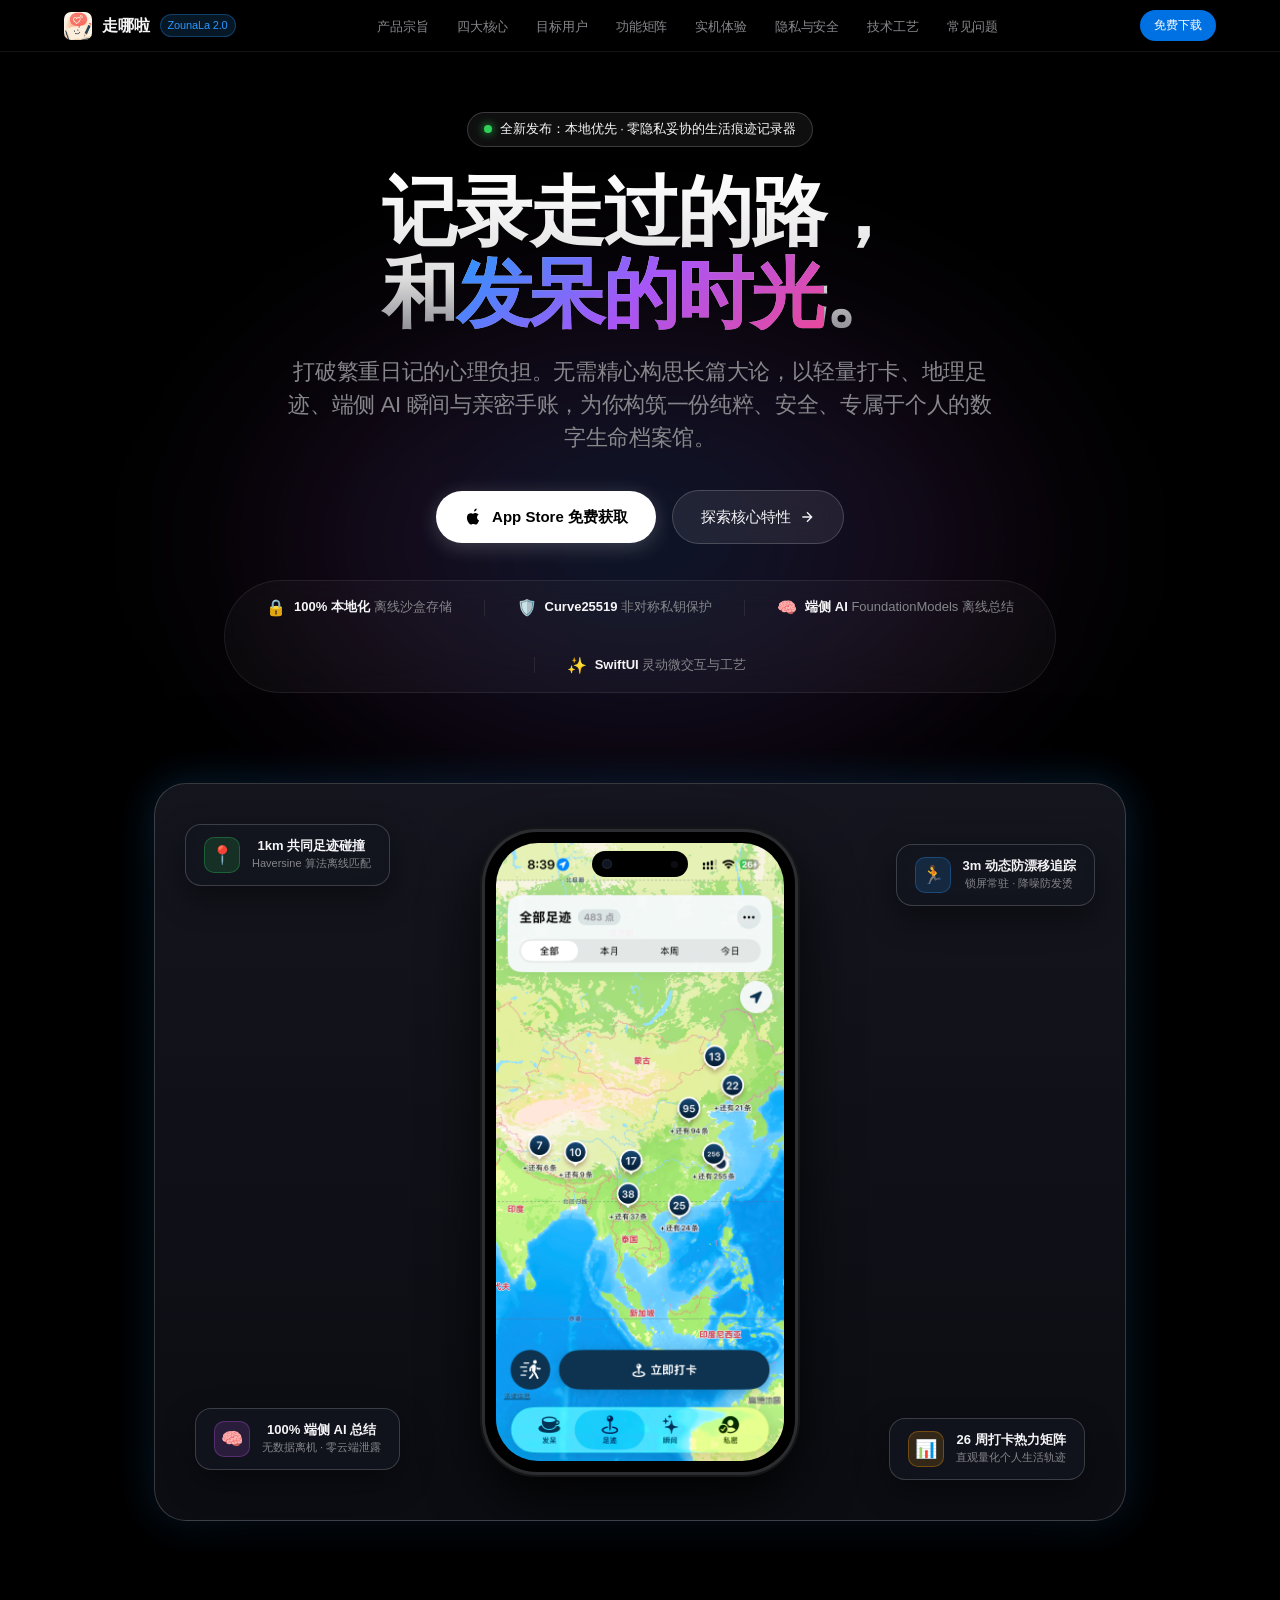
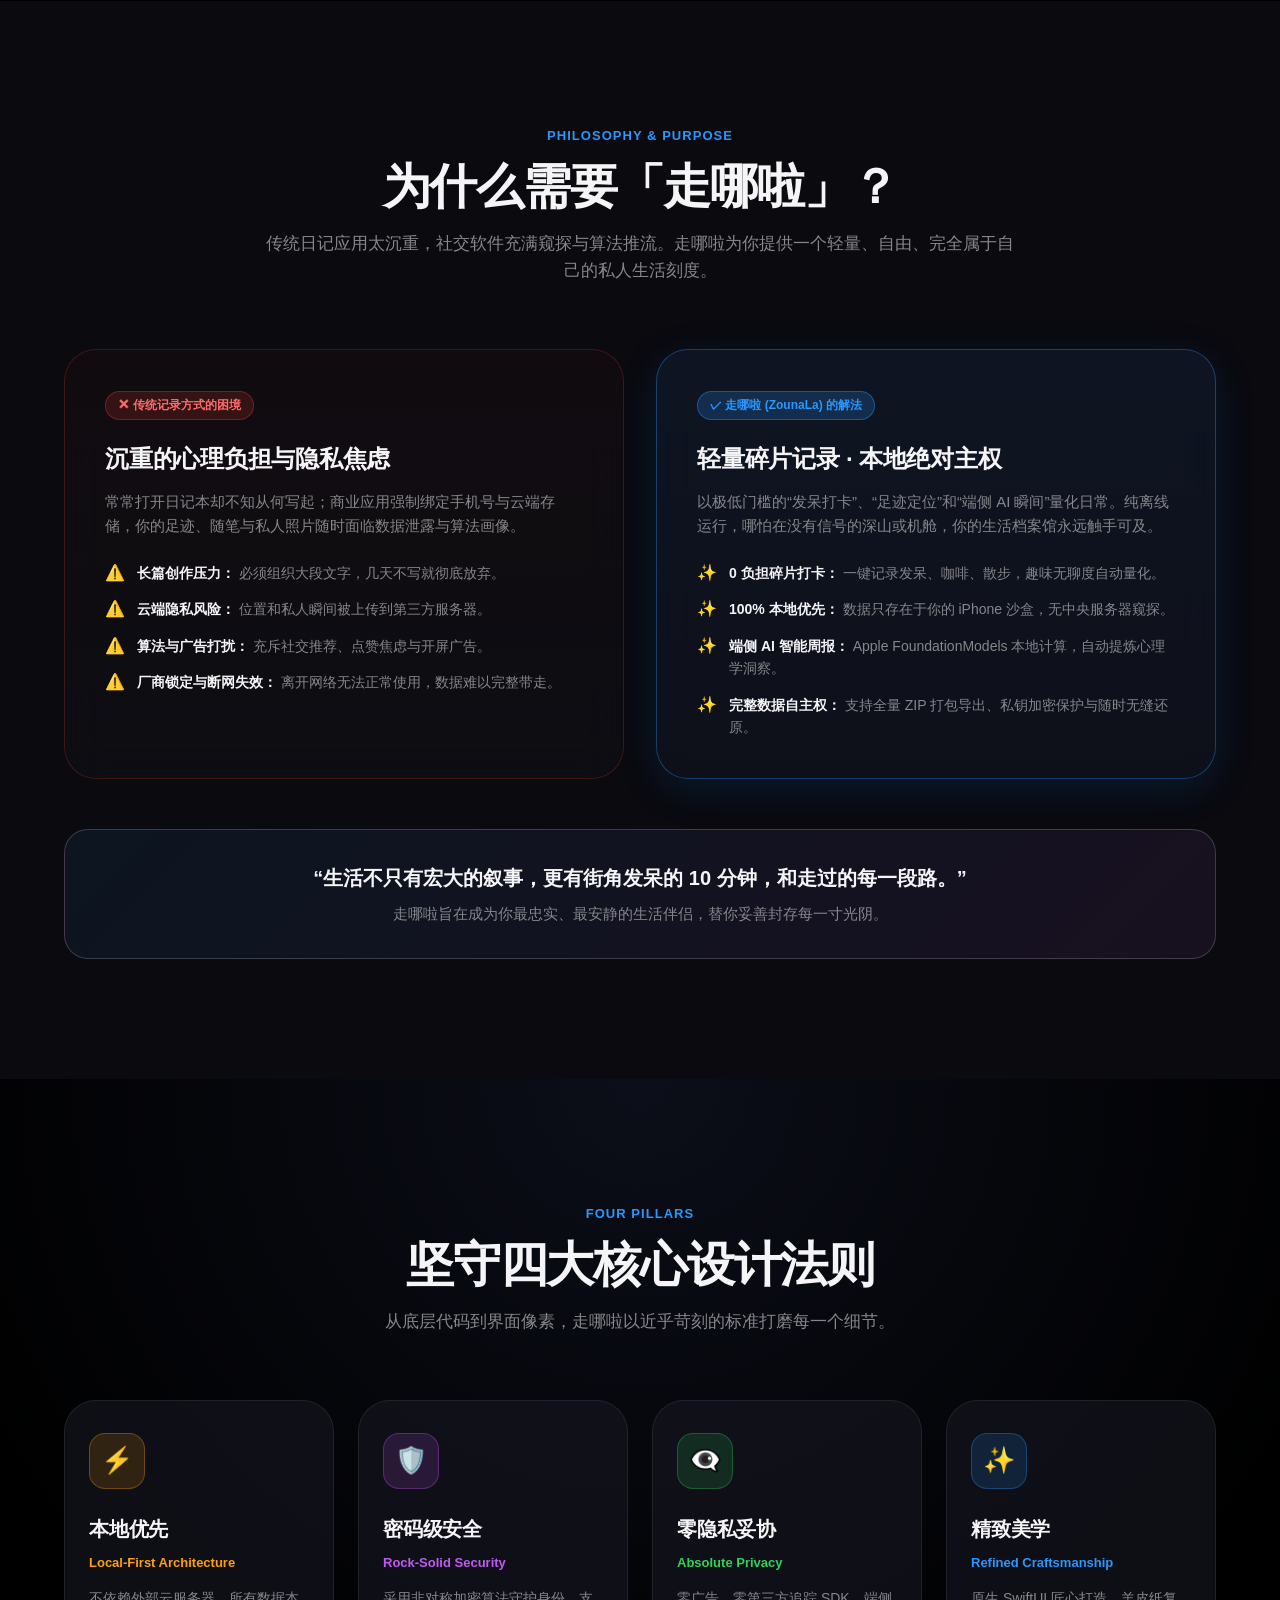
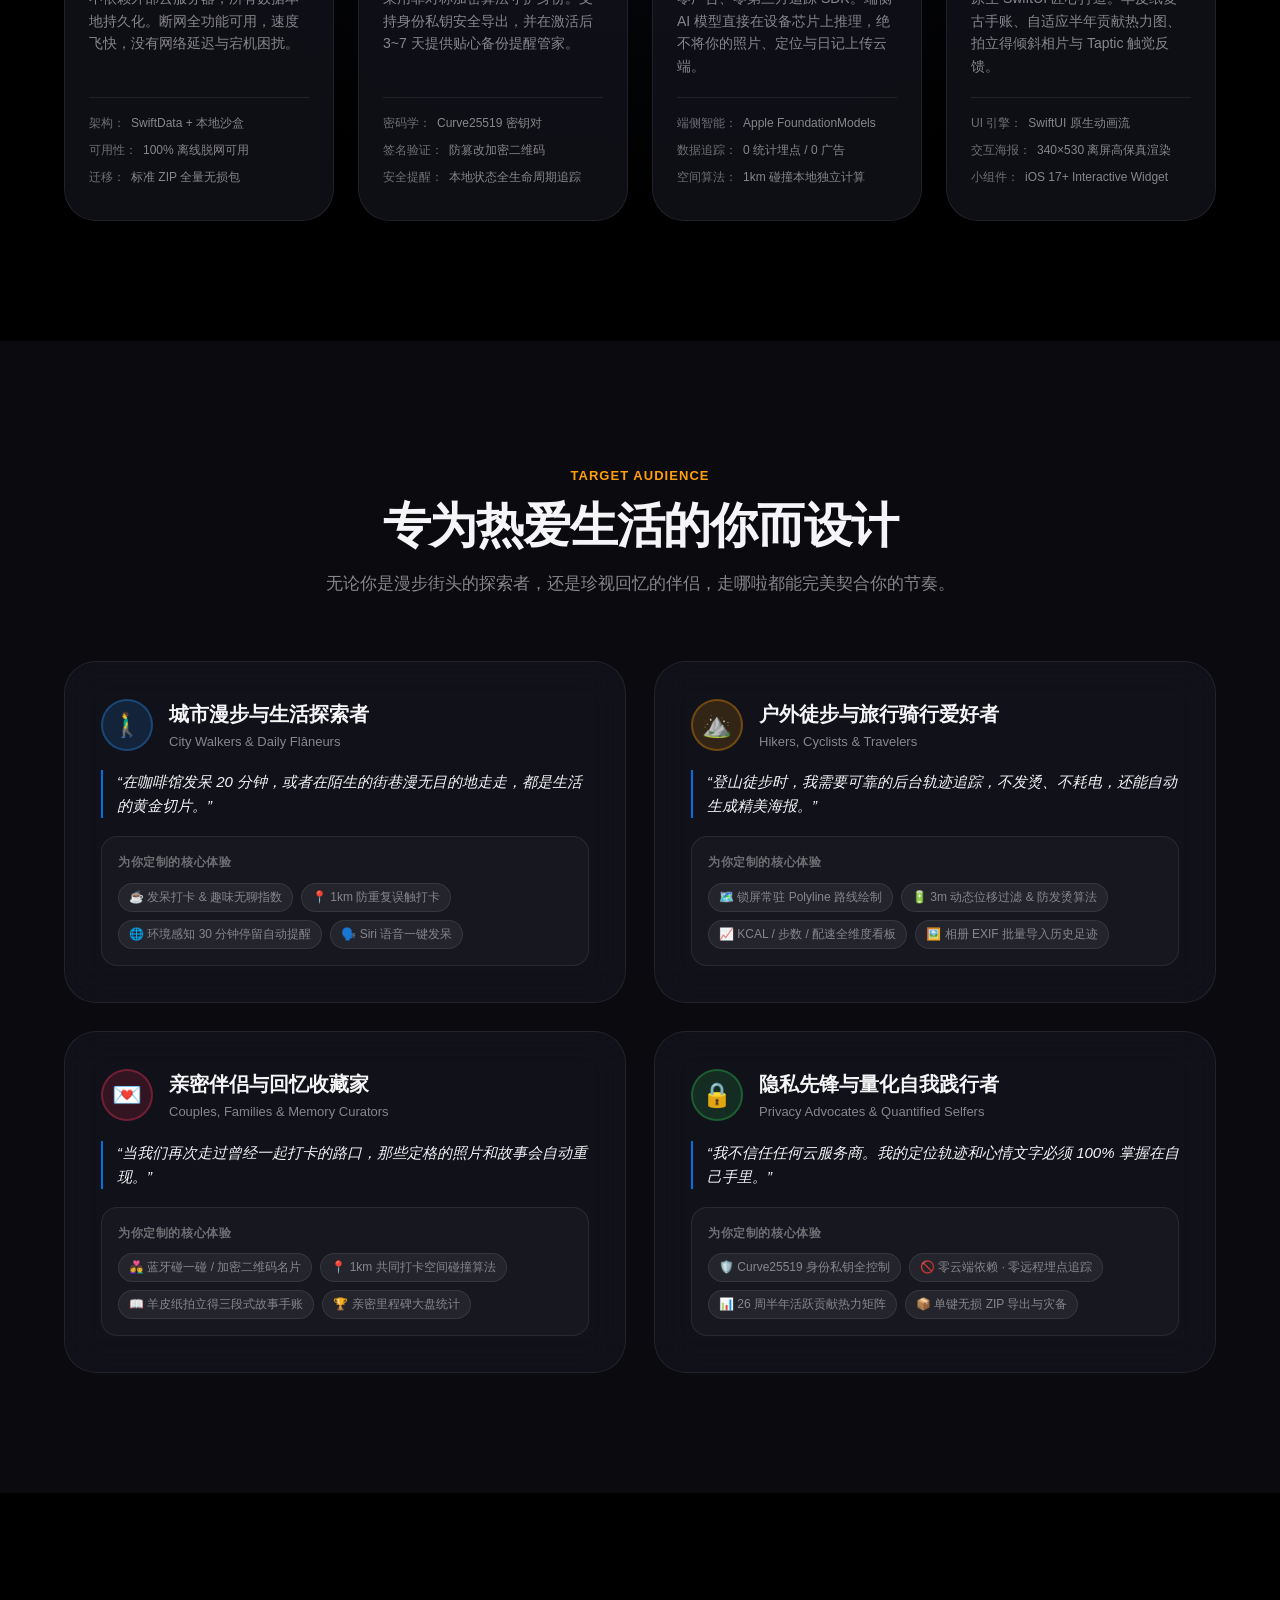
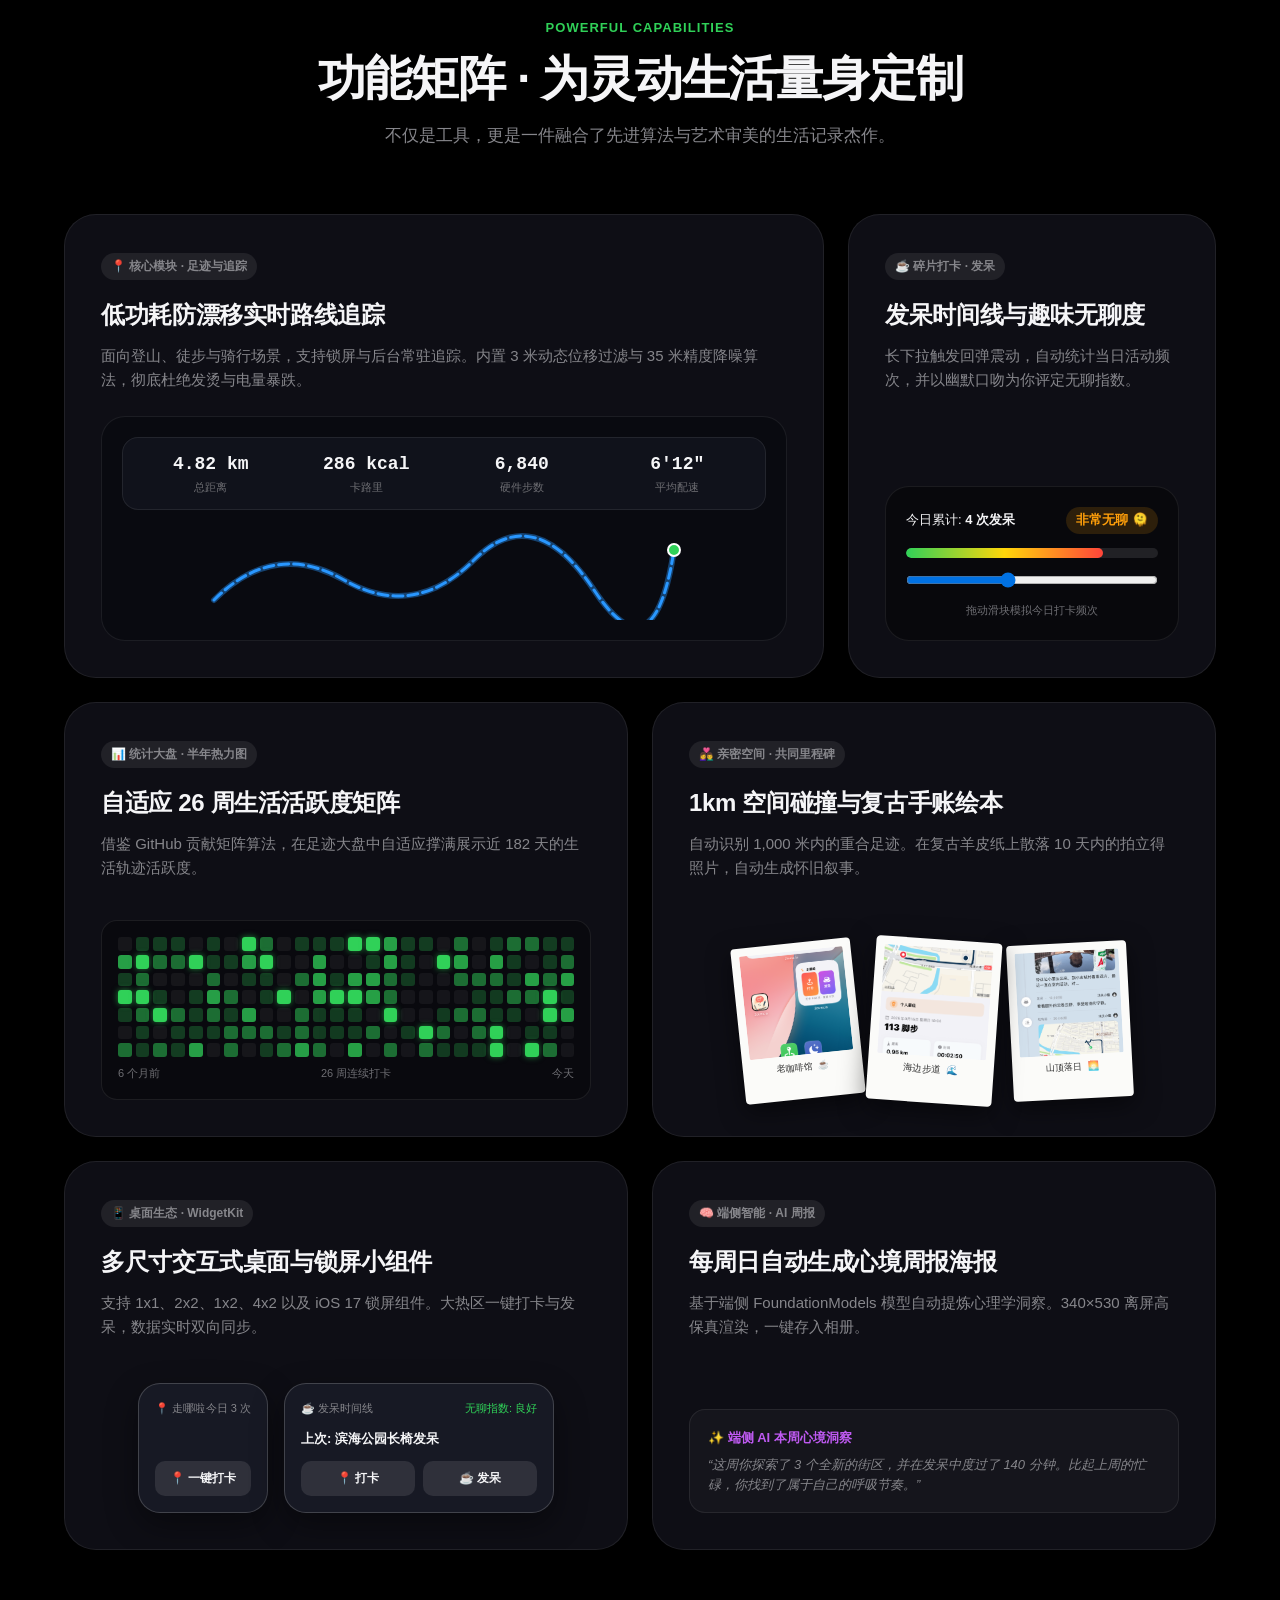
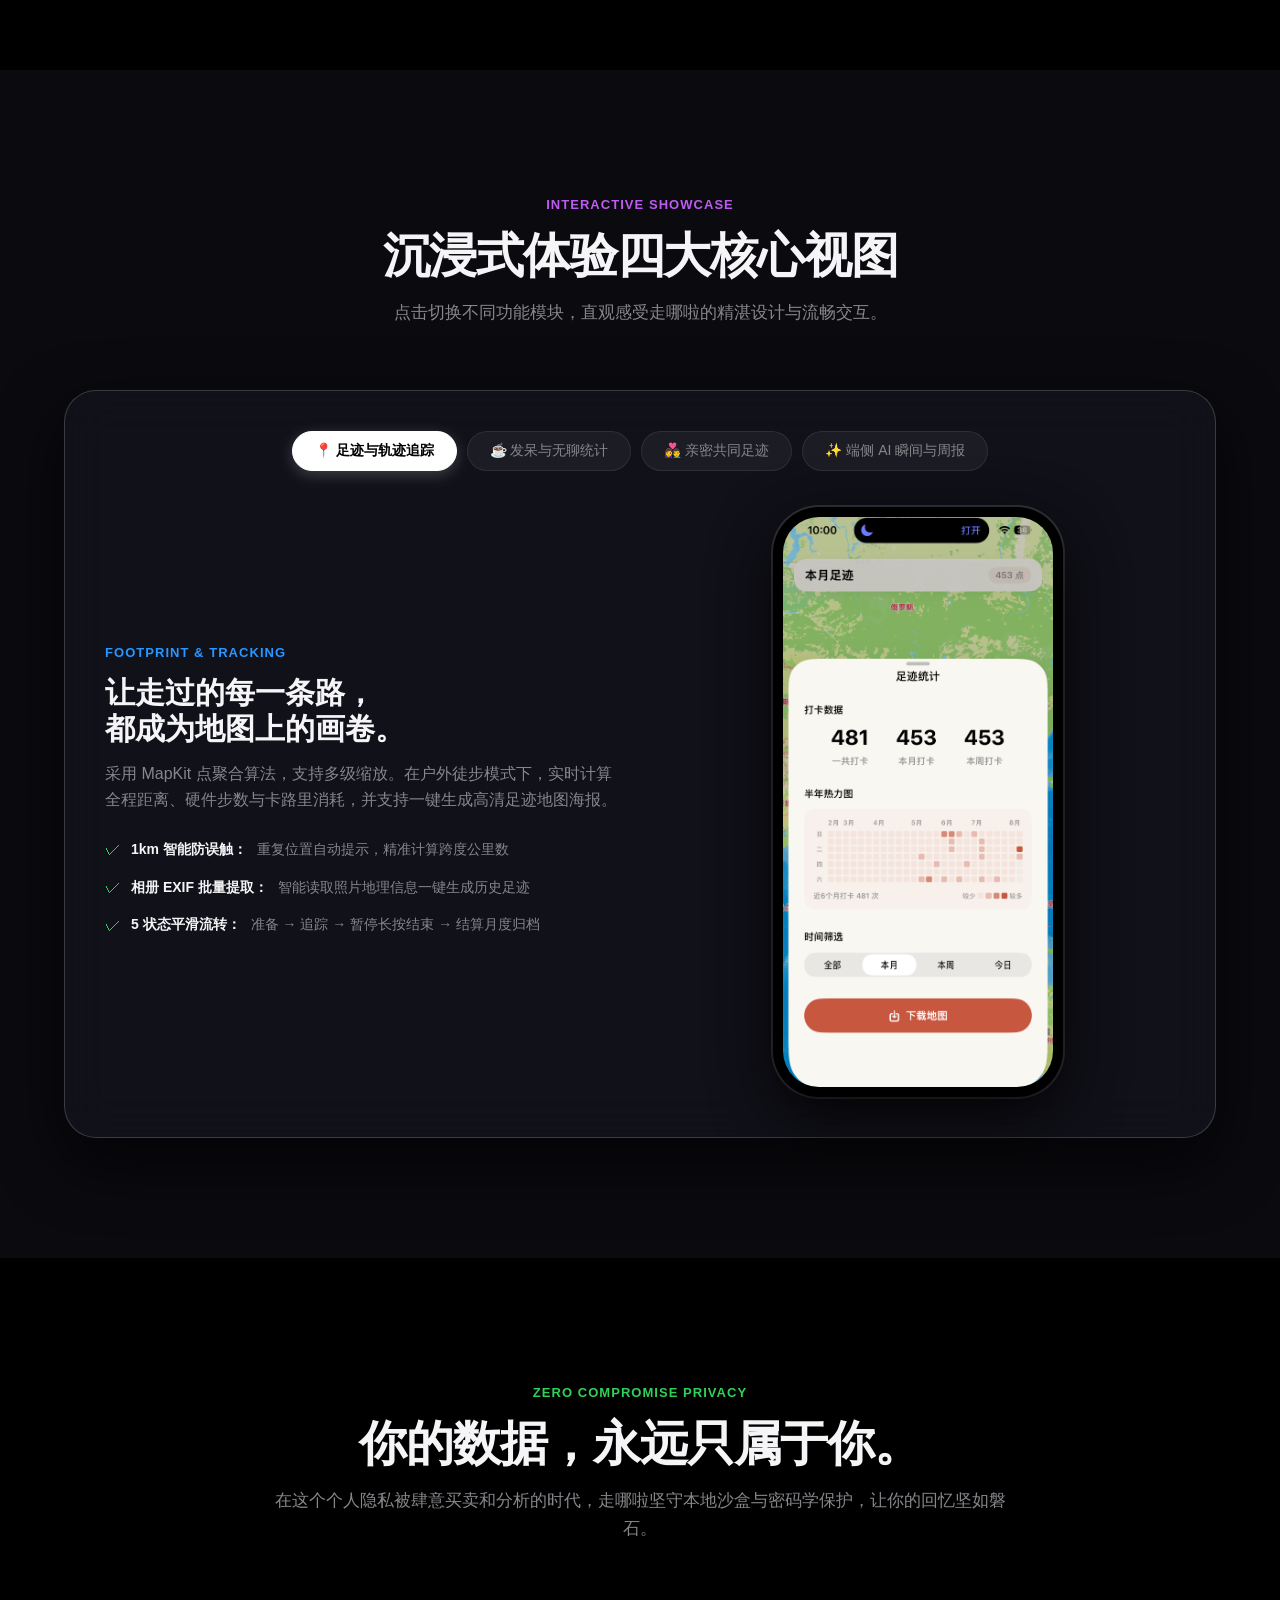
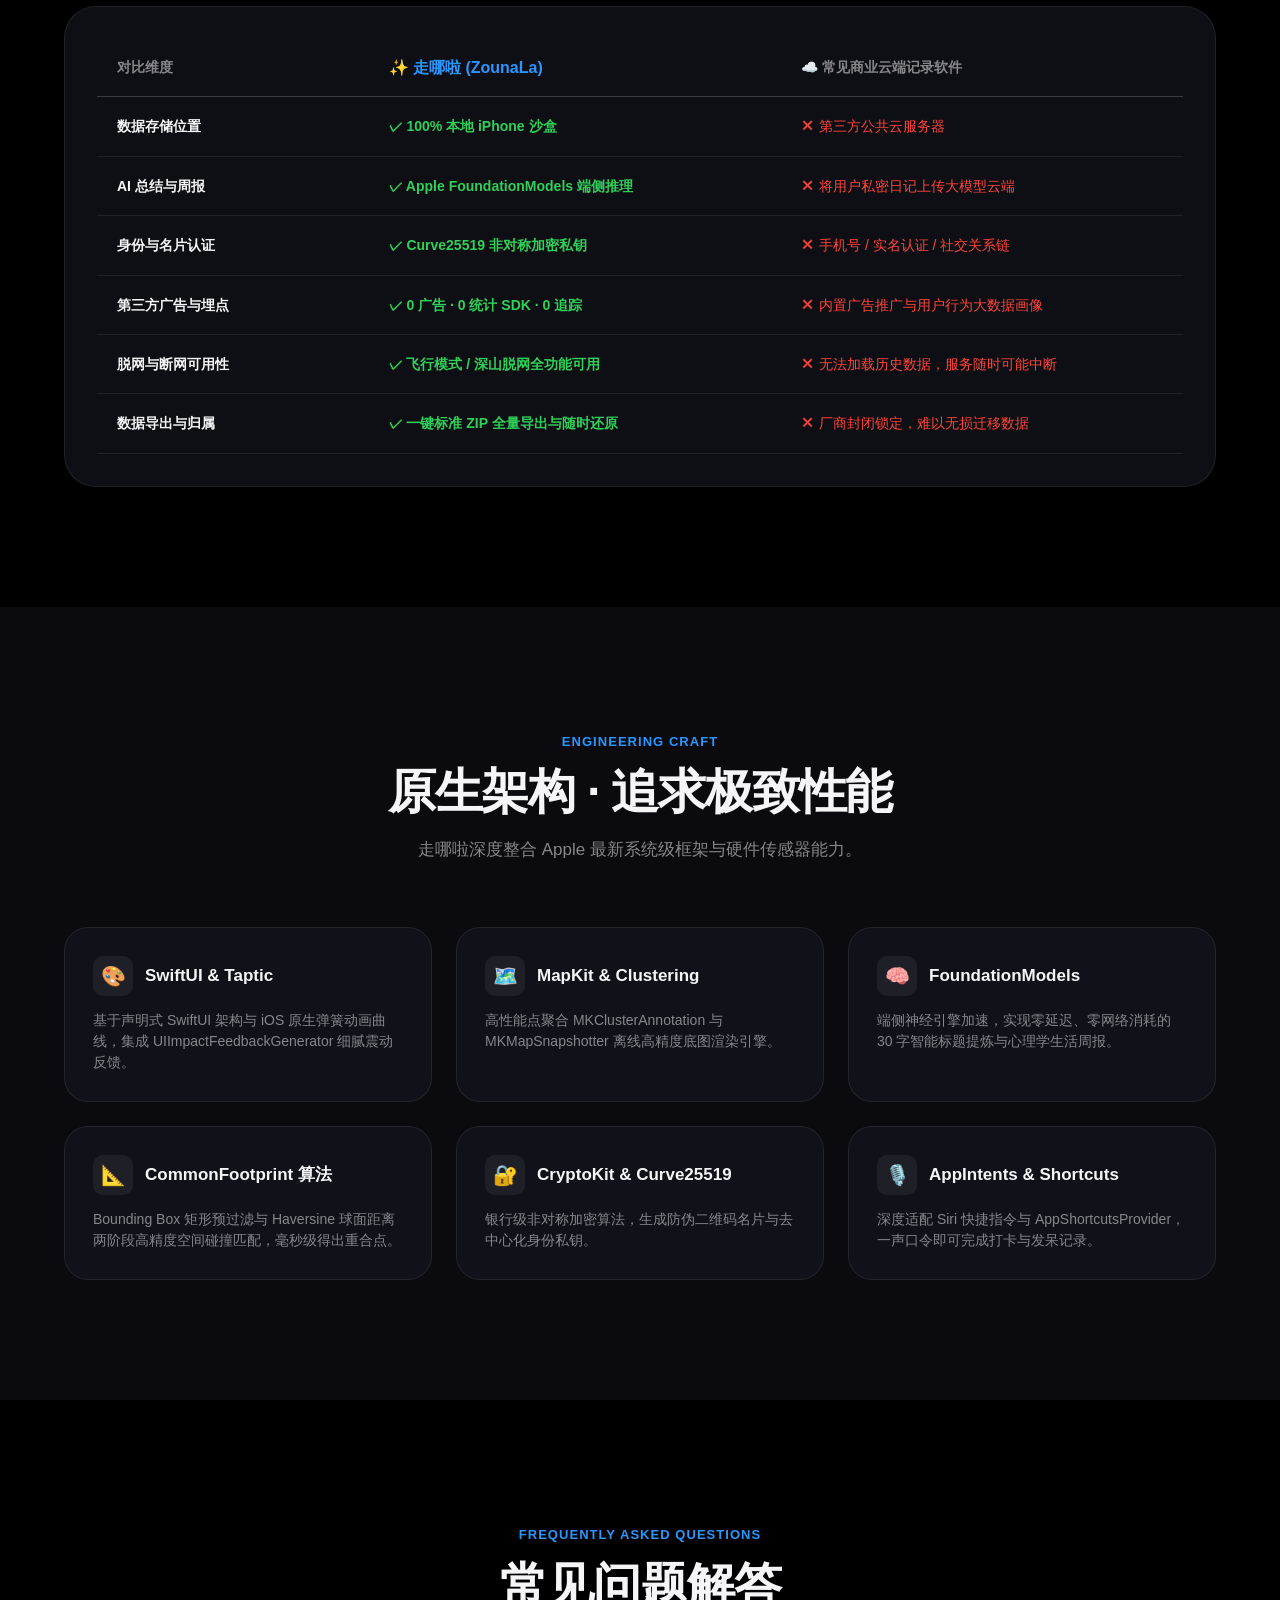
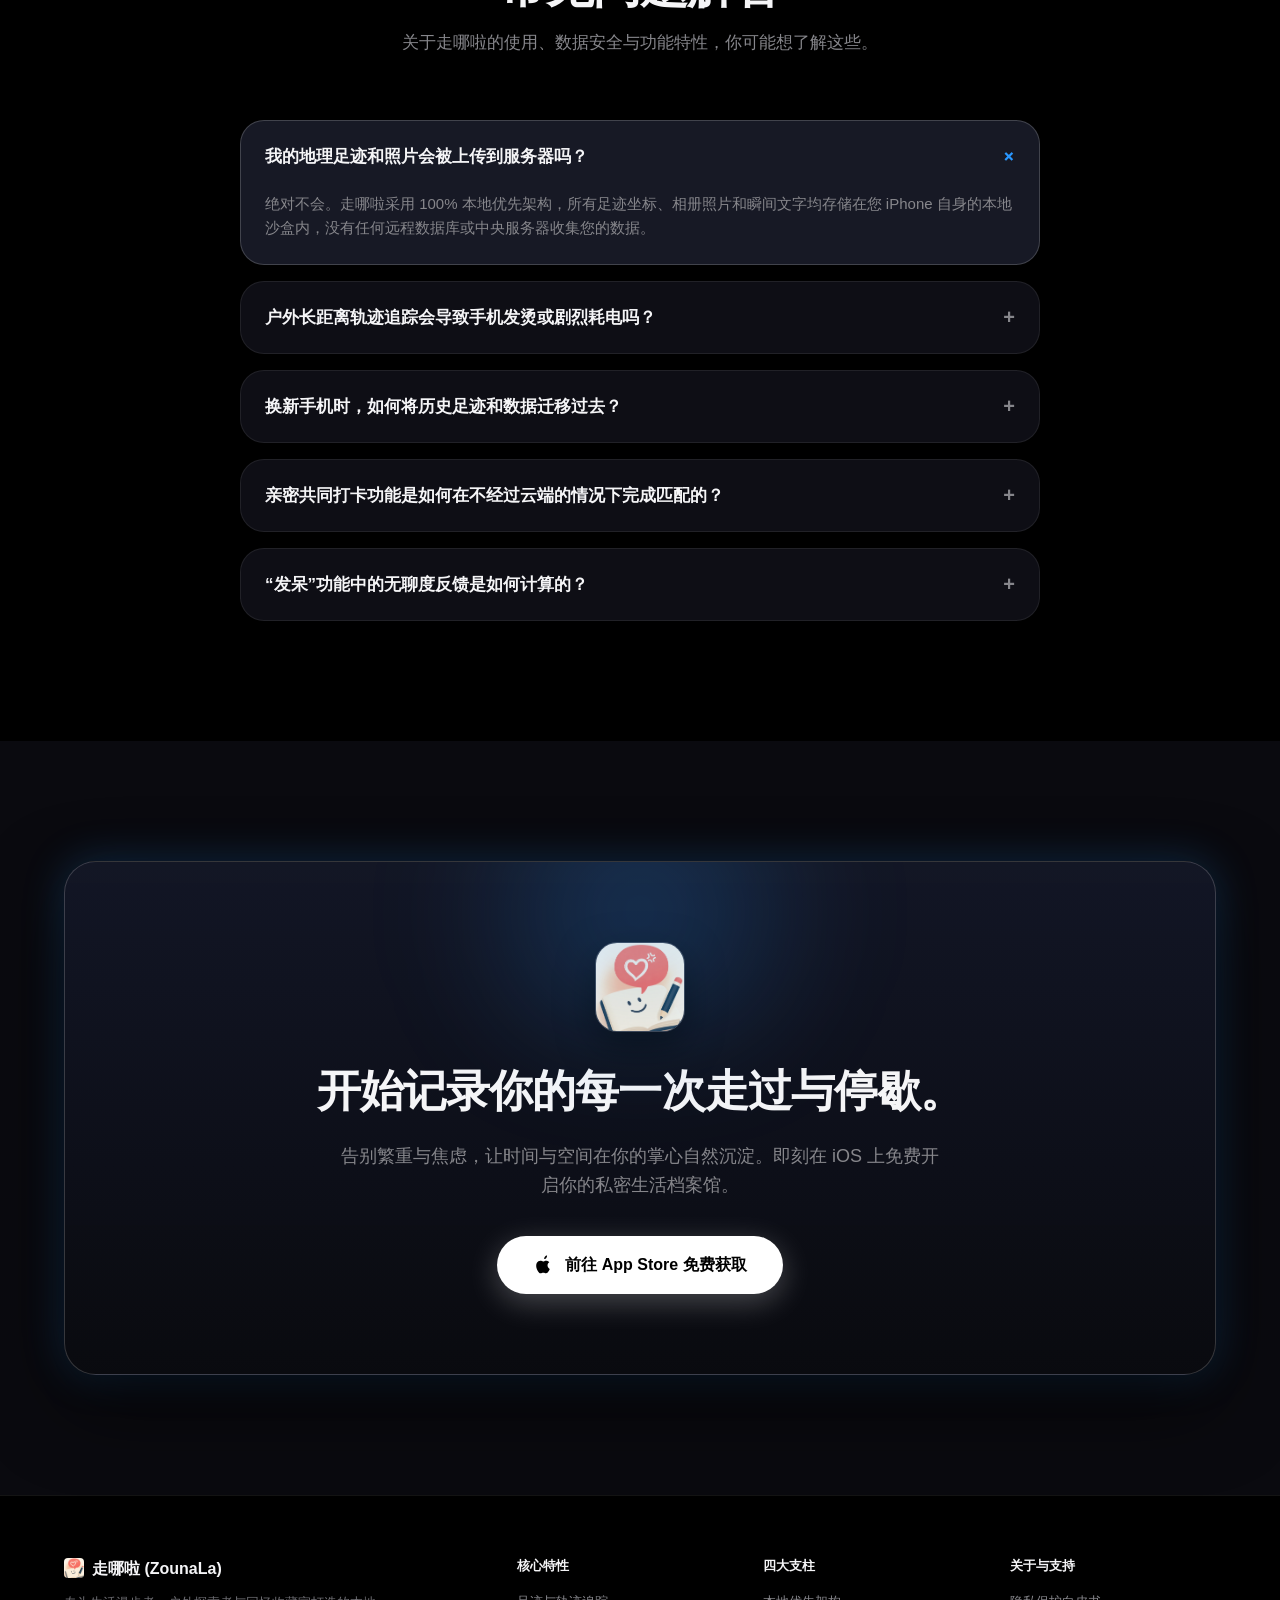
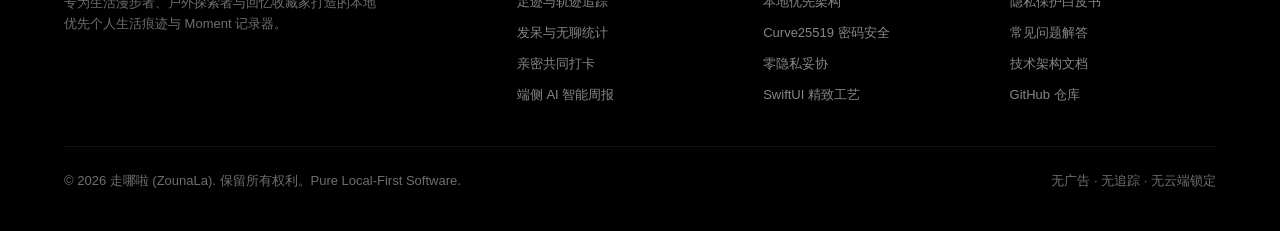
==== commit c6b41b18: "update assets" ====
--- a/index.html
+++ b/index.html
@@ -519,13 +519,13 @@
           <div class="polaroid-stack-visual">
             <div class="mini-polaroid">
               <div class="mini-polaroid-photo">
-                <img src="assets/images/UI-2.JPG" alt="瞬间照片">
+                <img src="assets/images/UI-2.PNG" alt="瞬间照片">
               </div>
               <div class="mini-polaroid-caption">老咖啡馆 ☕️</div>
             </div>
             <div class="mini-polaroid">
               <div class="mini-polaroid-photo">
-                <img src="assets/images/UI-4.PNG" alt="足迹照片">
+                <img src="assets/images/UI-6.PNG" alt="足迹照片">
               </div>
               <div class="mini-polaroid-caption">海边步道 🌊</div>
             </div>
@@ -657,7 +657,7 @@
           <div class="sim-preview-col">
             <div class="sim-phone-display">
               <div class="sim-phone-screen">
-                <img src="assets/images/UI-1.PNG" alt="发呆时间线界面">
+                <img src="assets/images/UI-7.PNG" alt="发呆时间线界面">
               </div>
             </div>
           </div>
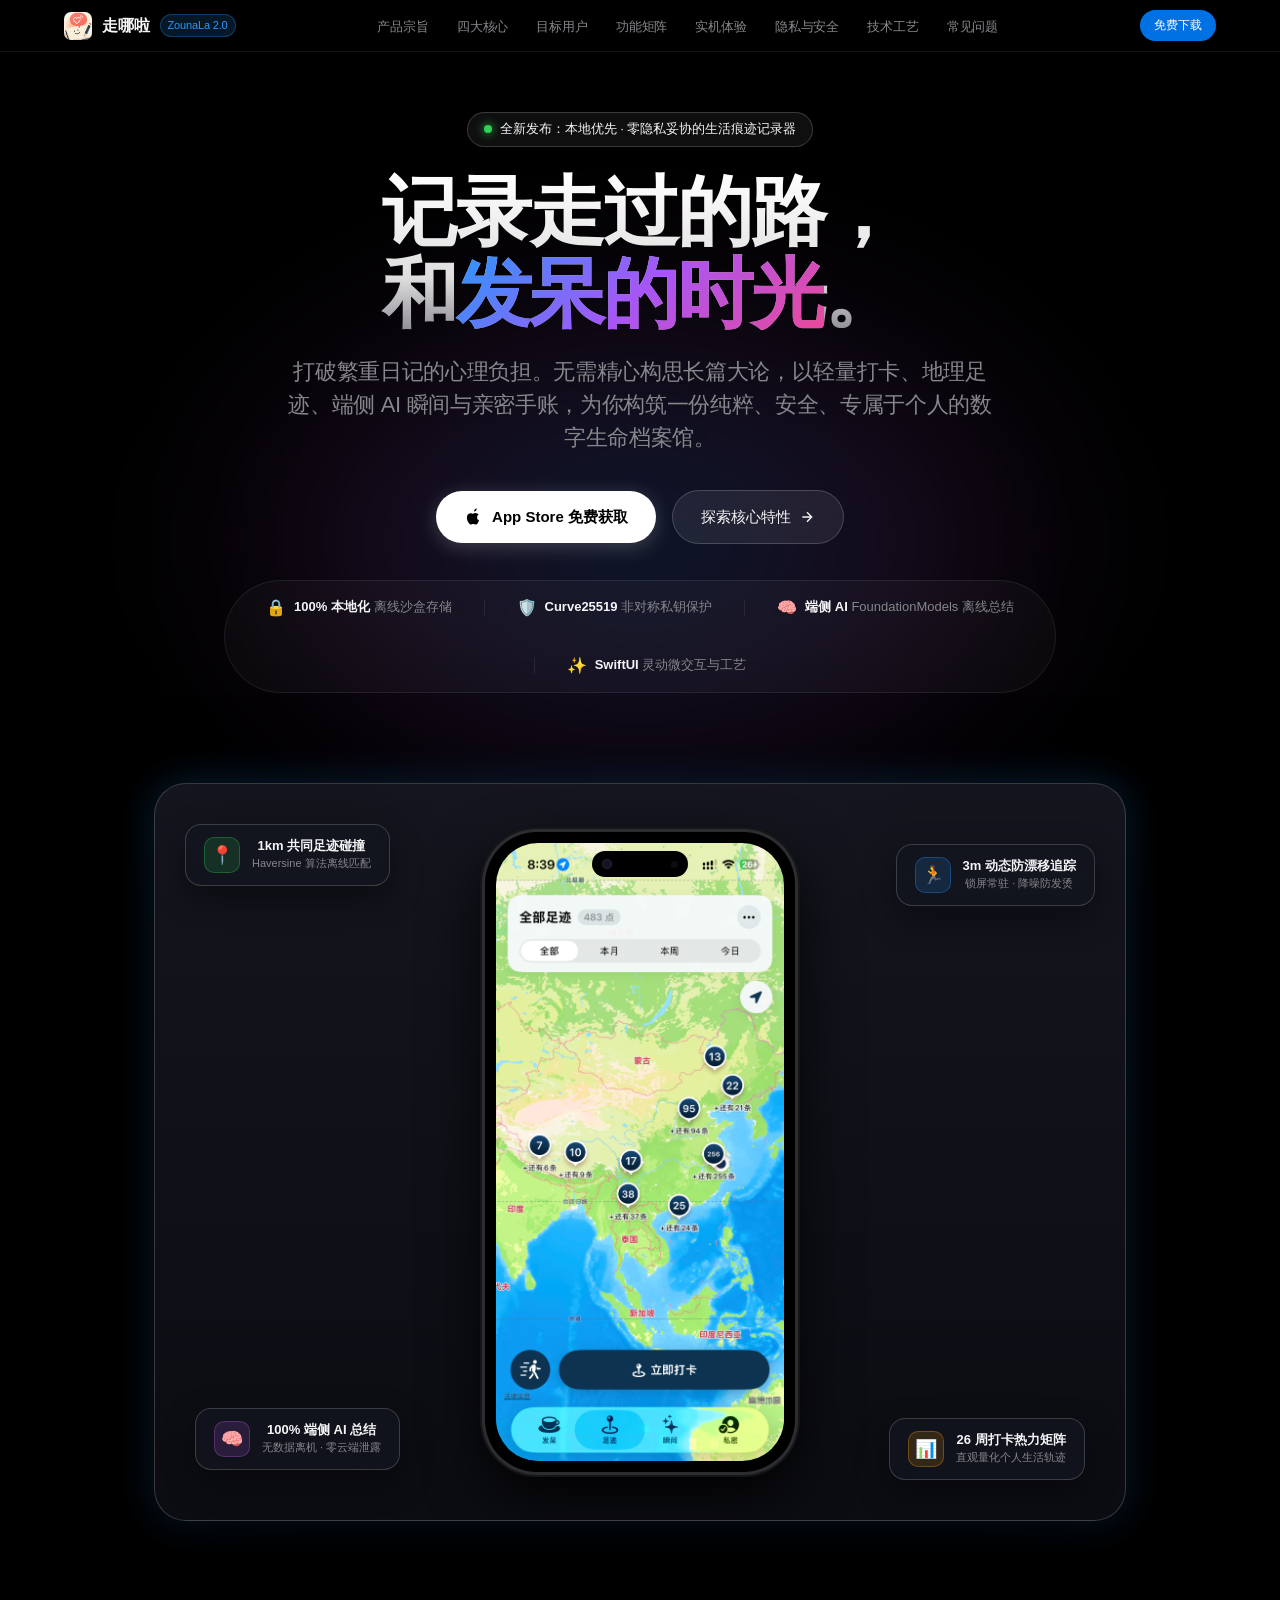
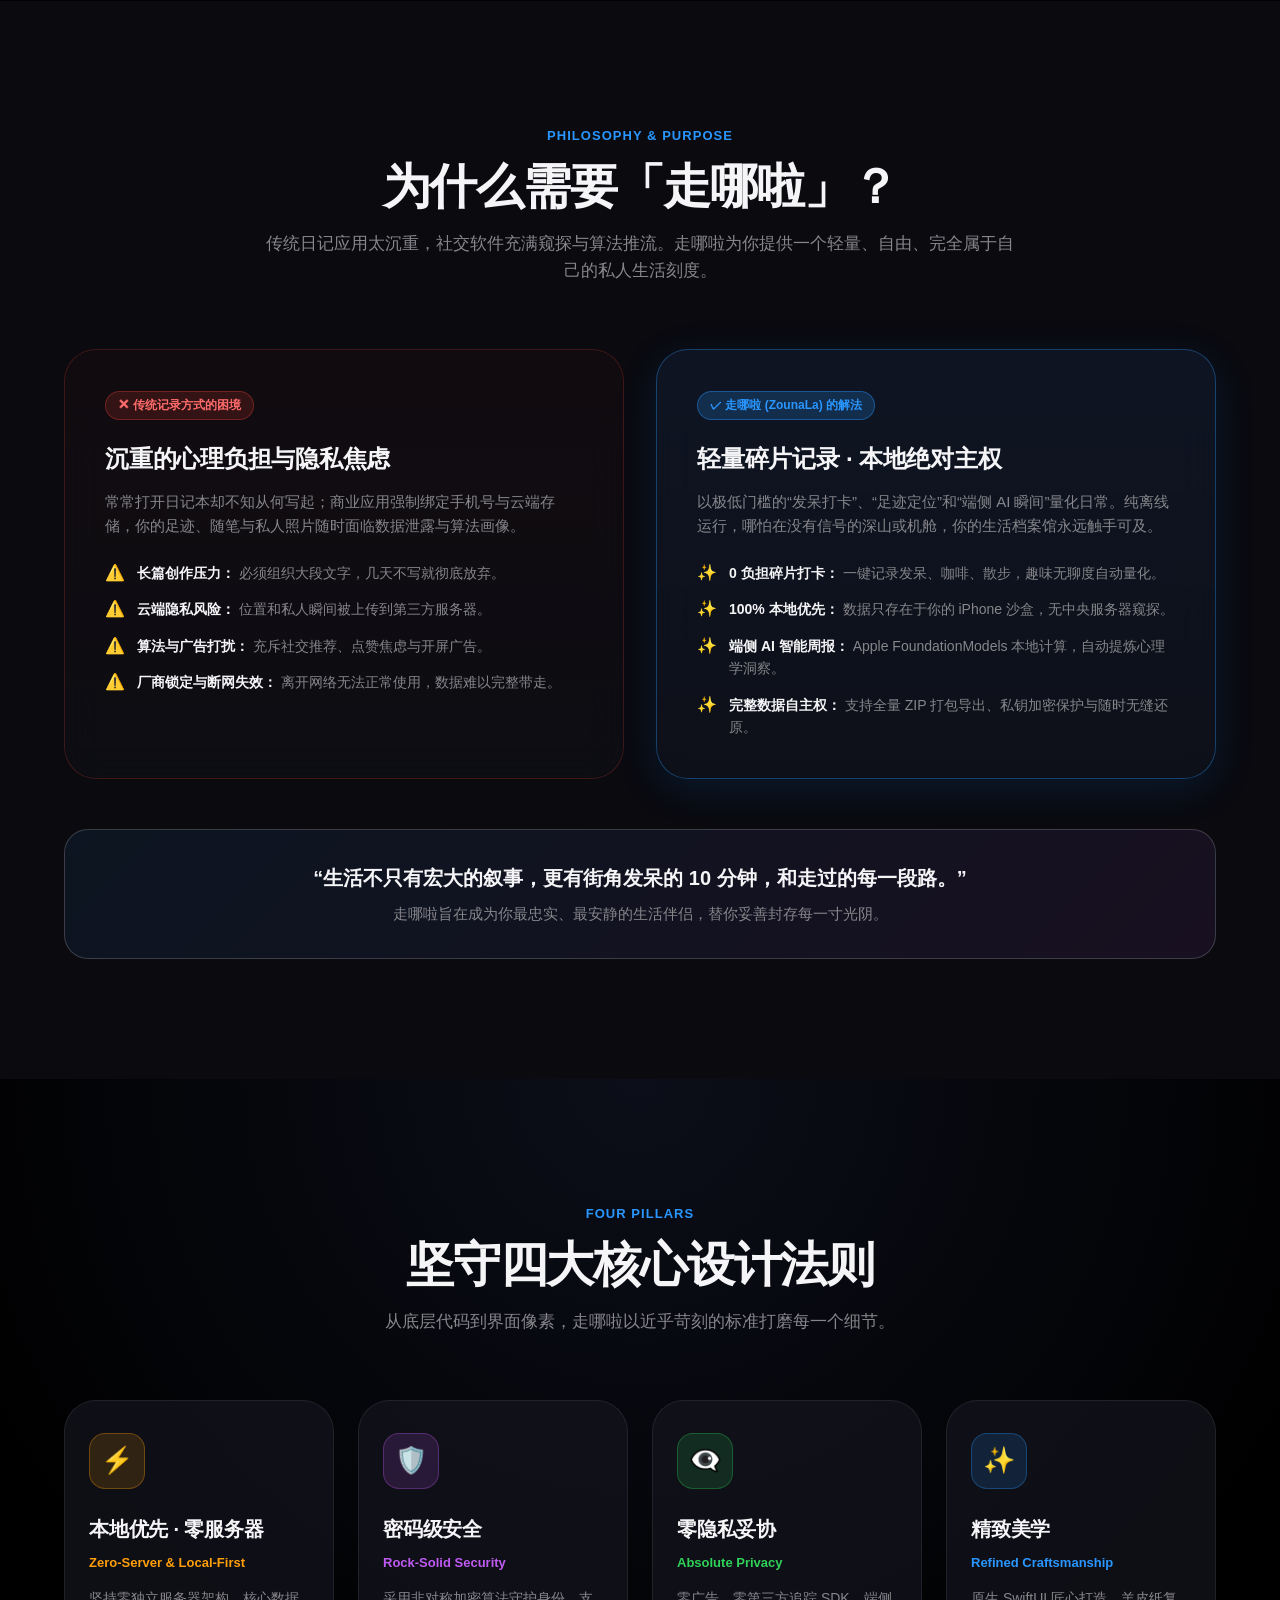
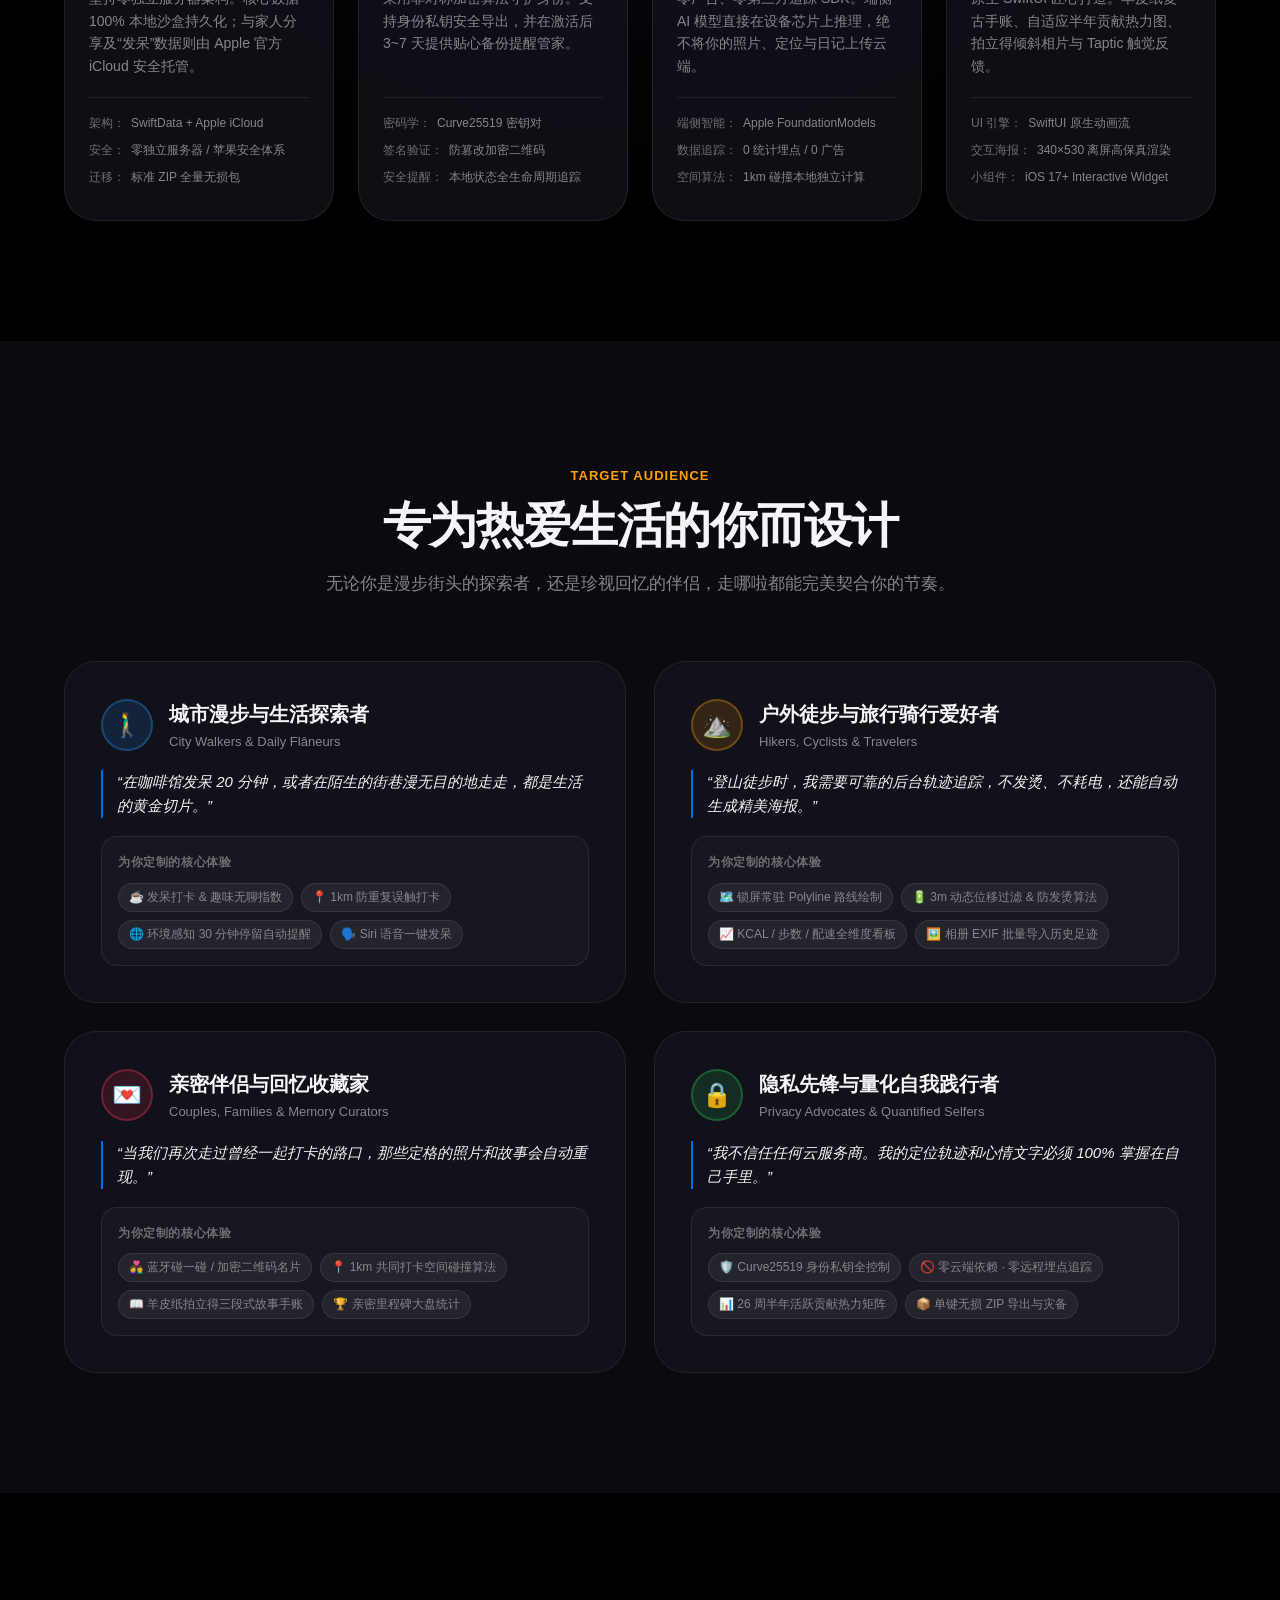
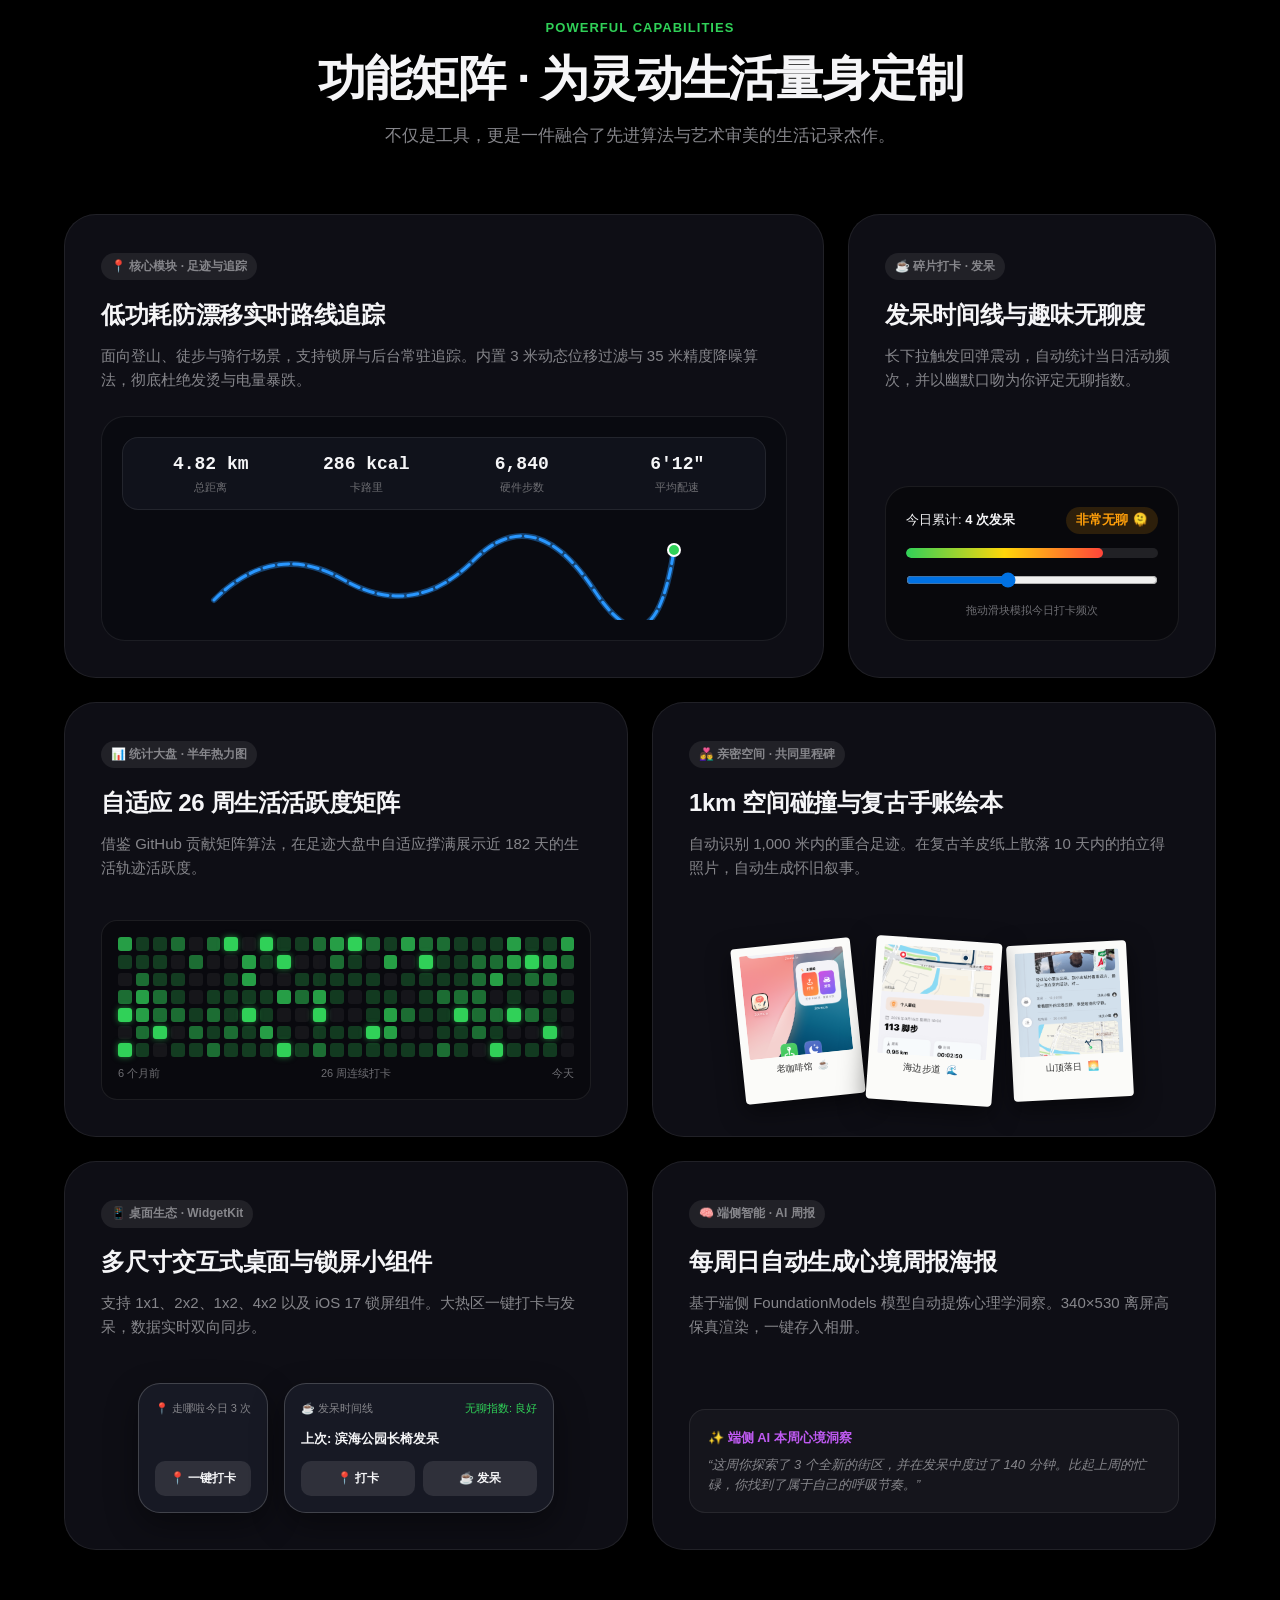
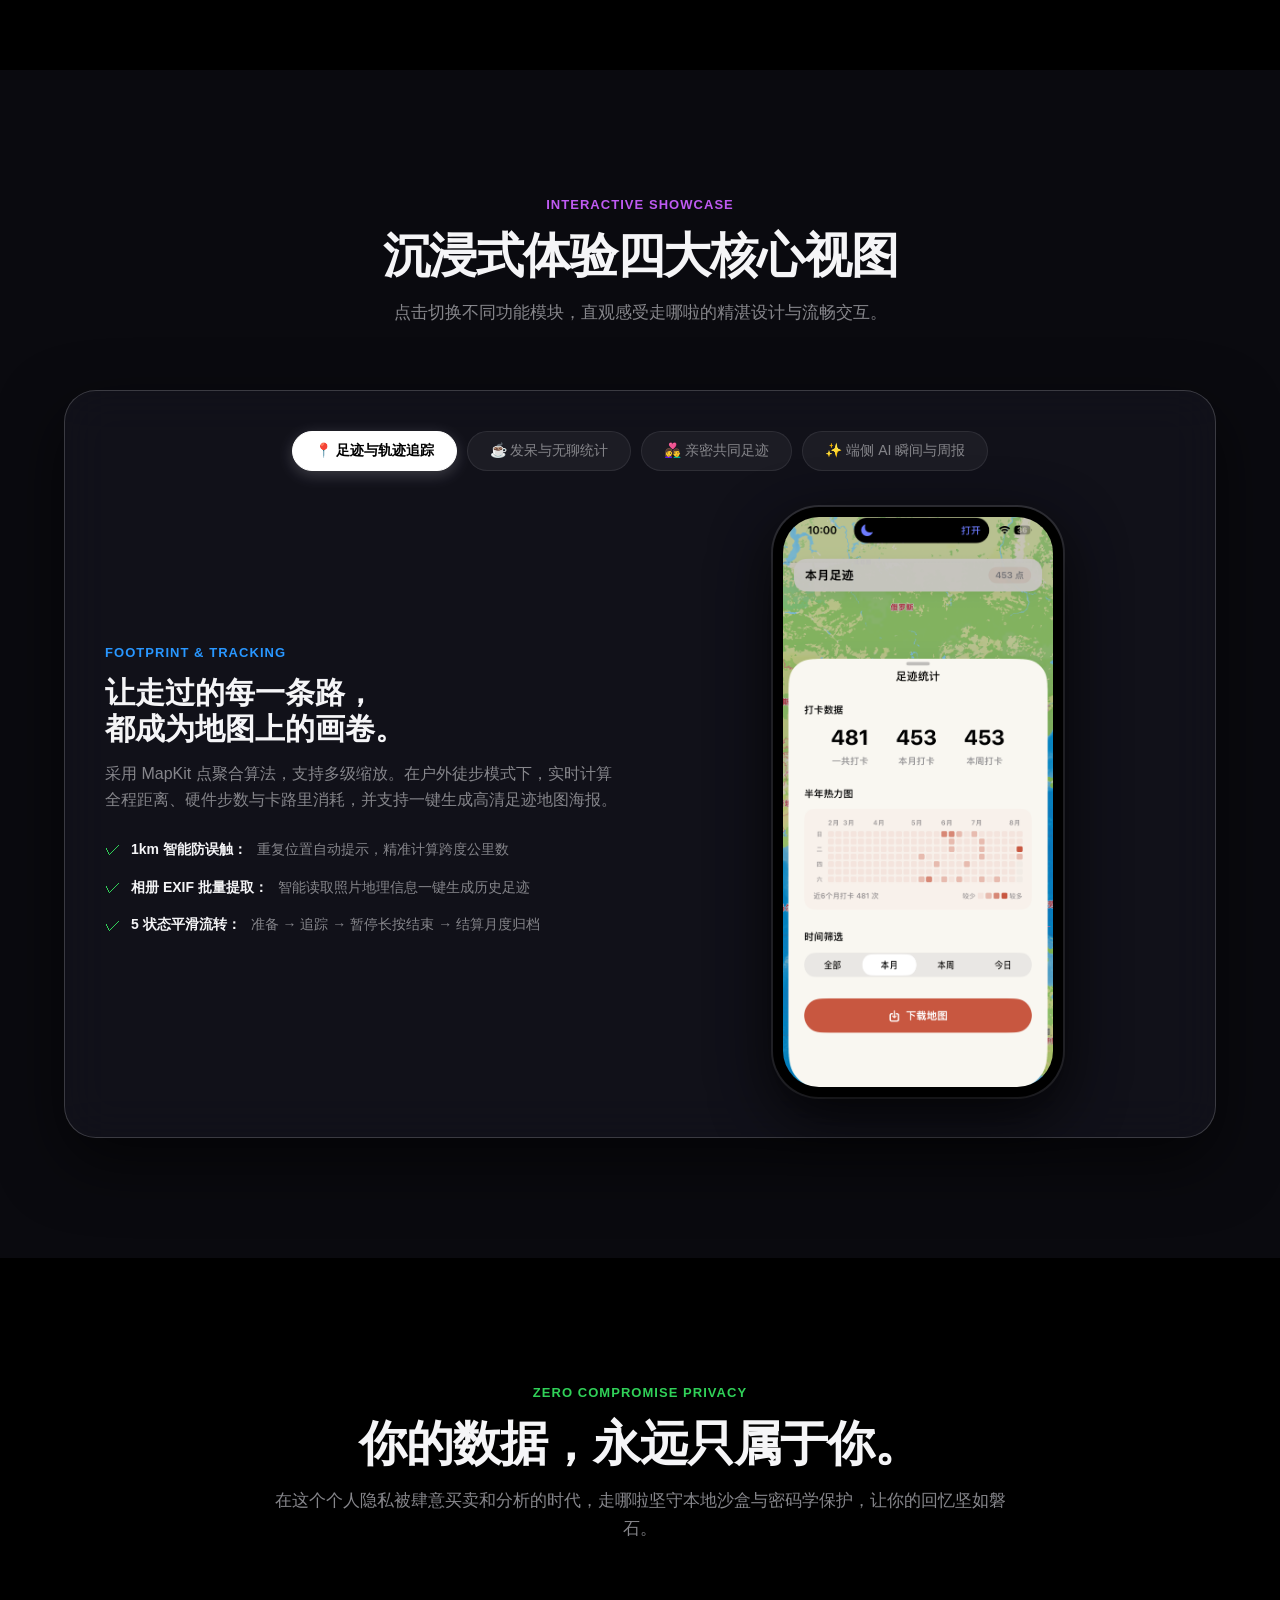
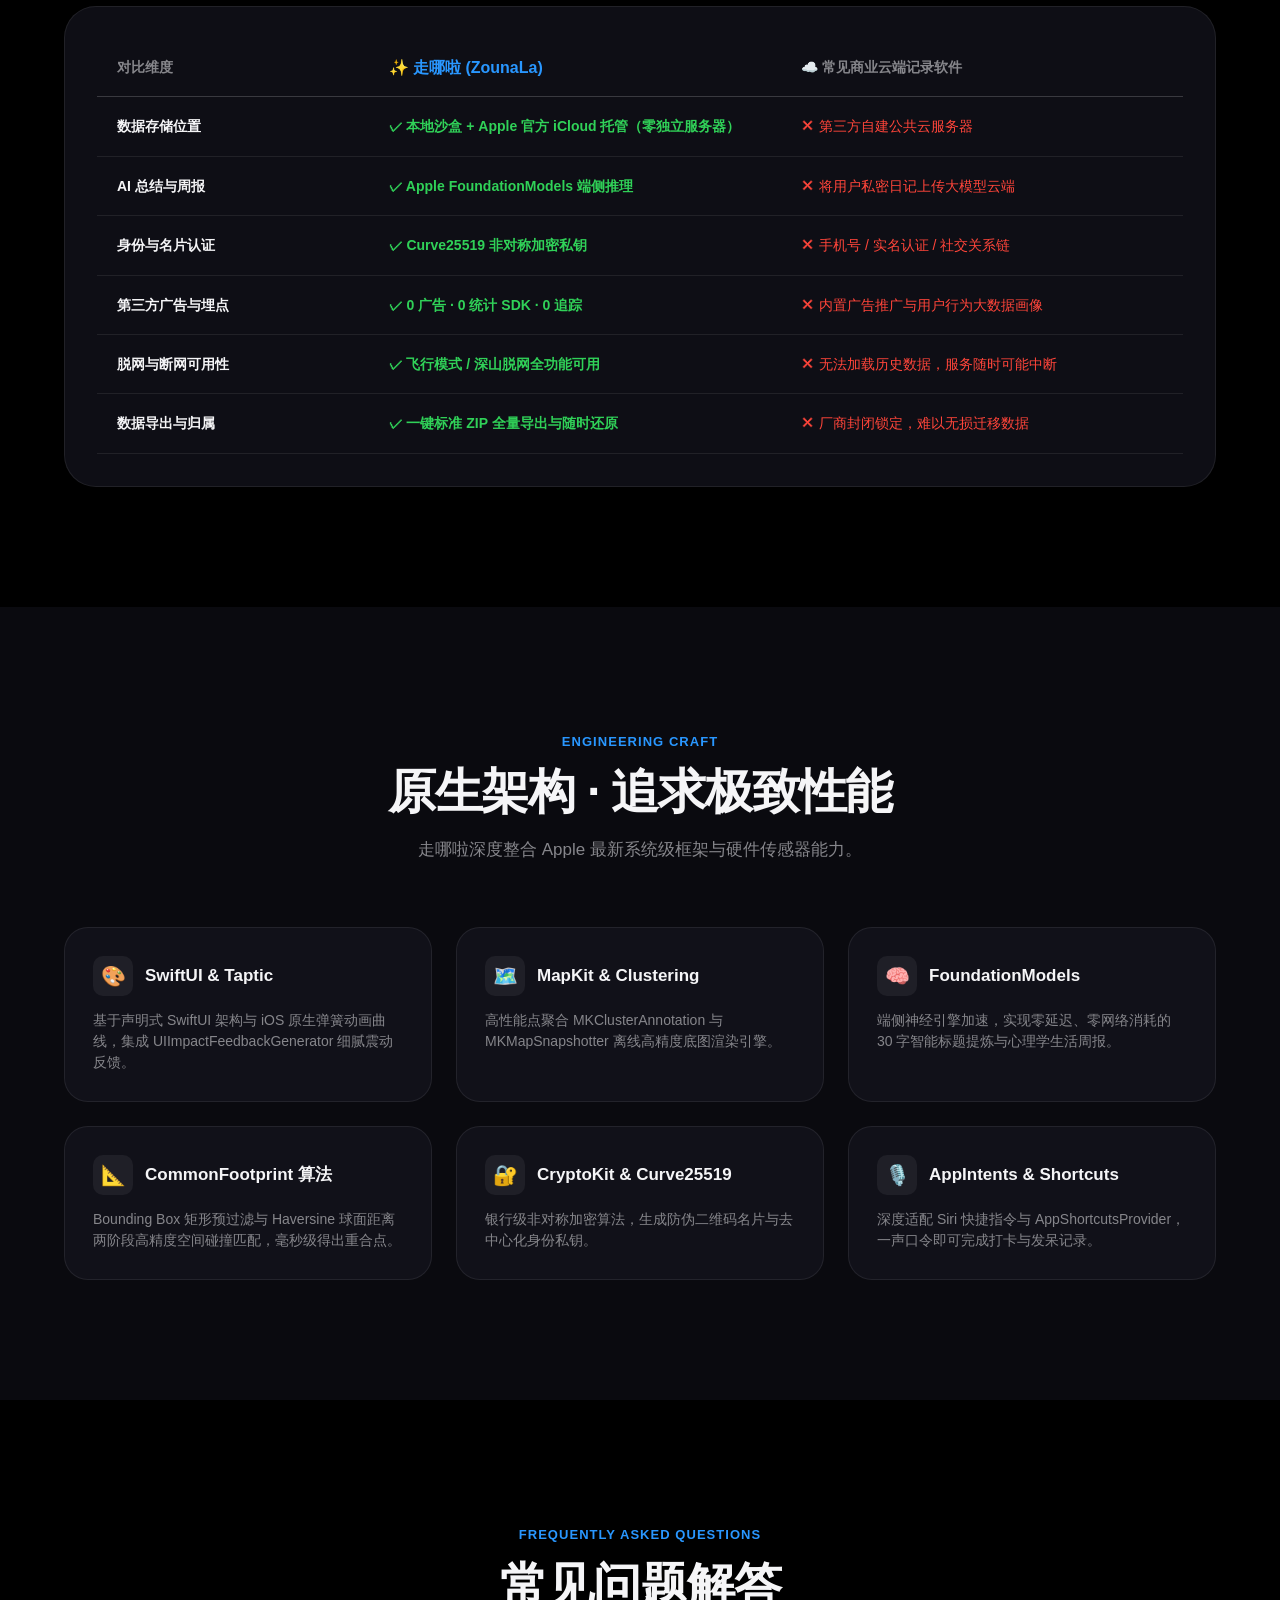
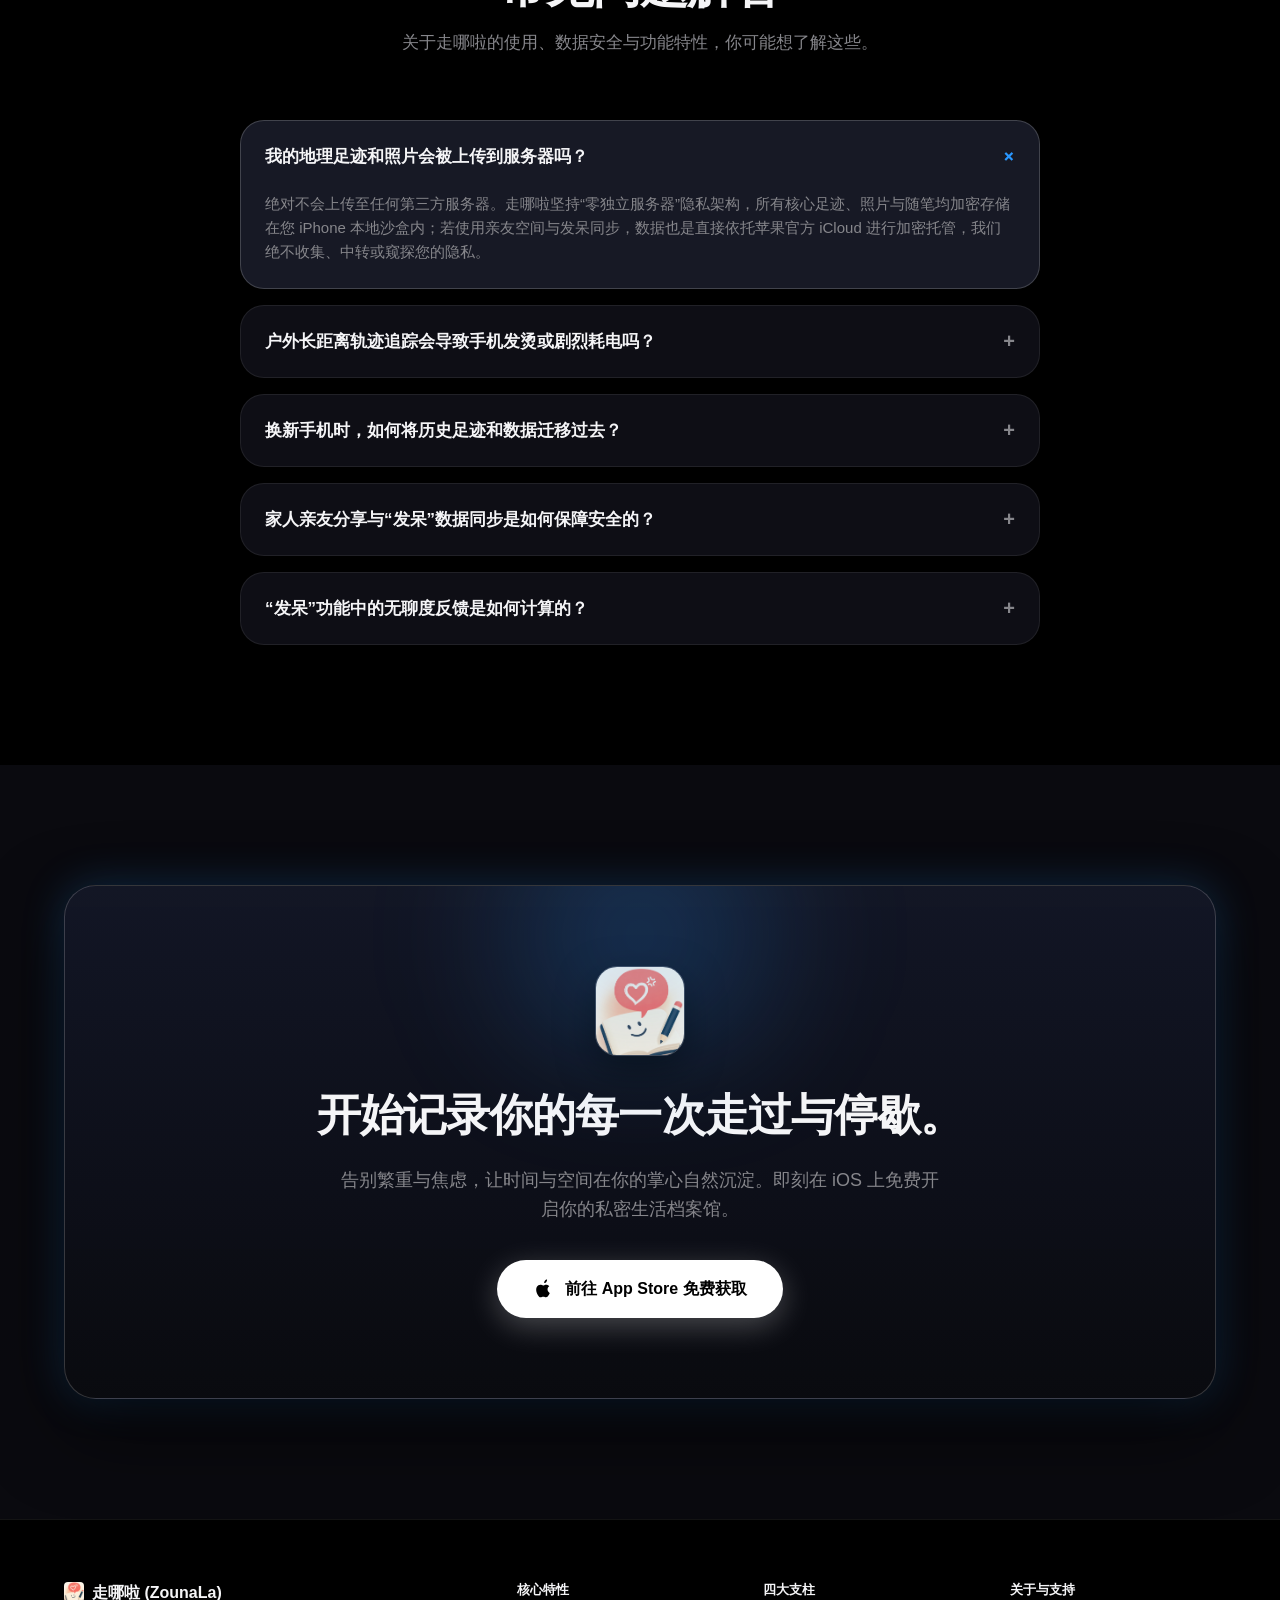
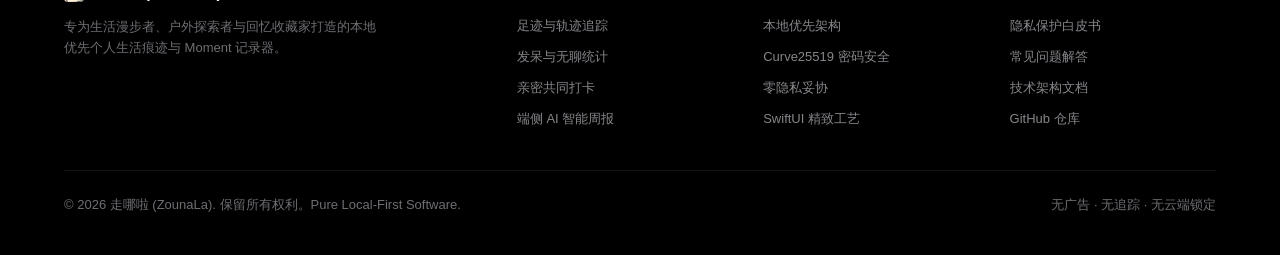
==== commit 009a8258: "chore: add gitignore file and update html pages" ====
--- a/index.html
+++ b/index.html
@@ -244,17 +244,17 @@
       </div>
 
       <div class="pillars-grid">
-        <!-- Pillar 1: 本地化 -->
+        <!-- Pillar 1: 本地优先与零服务器 -->
         <div class="pillar-card p-local reveal-on-scroll">
           <div class="pillar-card-icon">⚡️</div>
-          <h3>本地优先</h3>
-          <div class="pillar-tagline">Local-First Architecture</div>
+          <h3>本地优先 · 零服务器</h3>
+          <div class="pillar-tagline">Zero-Server & Local-First</div>
           <p>
-            不依赖外部云服务器，所有数据本地持久化。断网全功能可用，速度飞快，没有网络延迟与宕机困扰。
+            坚持零独立服务器架构。核心数据 100% 本地沙盒持久化；与家人分享及“发呆”数据则由 Apple 官方 iCloud 安全托管。
           </p>
           <div class="pillar-tech-specs">
-            <div class="tech-spec-item">架构：<span>SwiftData + 本地沙盒</span></div>
-            <div class="tech-spec-item">可用性：<span>100% 离线脱网可用</span></div>
+            <div class="tech-spec-item">架构：<span>SwiftData + Apple iCloud</span></div>
+            <div class="tech-spec-item">安全：<span>零独立服务器 / 苹果安全体系</span></div>
             <div class="tech-spec-item">迁移：<span>标准 ZIP 全量无损包</span></div>
           </div>
         </div>
@@ -737,8 +737,8 @@
           <tbody>
             <tr>
               <td><strong>数据存储位置</strong></td>
-              <td><span class="tag-secure">✓ 100% 本地 iPhone 沙盒</span></td>
-              <td><span class="tag-risk">✕ 第三方公共云服务器</span></td>
+              <td><span class="tag-secure">✓ 本地沙盒 + Apple 官方 iCloud 托管（零独立服务器）</span></td>
+              <td><span class="tag-risk">✕ 第三方自建公共云服务器</span></td>
             </tr>
             <tr>
               <td><strong>AI 总结与周报</strong></td>
@@ -857,7 +857,7 @@
           </button>
           <div class="faq-answer">
             <p>
-              绝对不会。走哪啦采用 100% 本地优先架构，所有足迹坐标、相册照片和瞬间文字均存储在您 iPhone 自身的本地沙盒内，没有任何远程数据库或中央服务器收集您的数据。
+              绝对不会上传至任何第三方服务器。走哪啦坚持“零独立服务器”隐私架构，所有核心足迹、照片与随笔均加密存储在您 iPhone 本地沙盒内；若使用亲友空间与发呆同步，数据也是直接依托苹果官方 iCloud 进行加密托管，我们绝不收集、中转或窥探您的隐私。
             </p>
           </div>
         </div>
@@ -888,12 +888,12 @@
 
         <div class="faq-item">
           <button class="faq-question">
-            <span>亲密共同打卡功能是如何在不经过云端的情况下完成匹配的？</span>
+            <span>家人亲友分享与“发呆”数据同步是如何保障安全的？</span>
             <span class="faq-toggle-icon">+</span>
           </button>
           <div class="faq-answer">
             <p>
-              通过蓝牙碰一碰或离线加密二维码交换公钥与数据包后，所有 1km 空间碰撞匹配算法（Haversine）均完全在您的设备本地芯片上运行计算，无需经过任何中转服务器。
+              与家人分享的功能以及“发呆”同步数据完全依托 Apple 官方的 iCloud 私有云（CloudKit）进行加密托管与端到端安全同步，数据受苹果官方高标准安全体系保护。我们坚持零独立业务服务器方案，开发者与第三方均无法获取您的个人数据。
             </p>
           </div>
         </div>
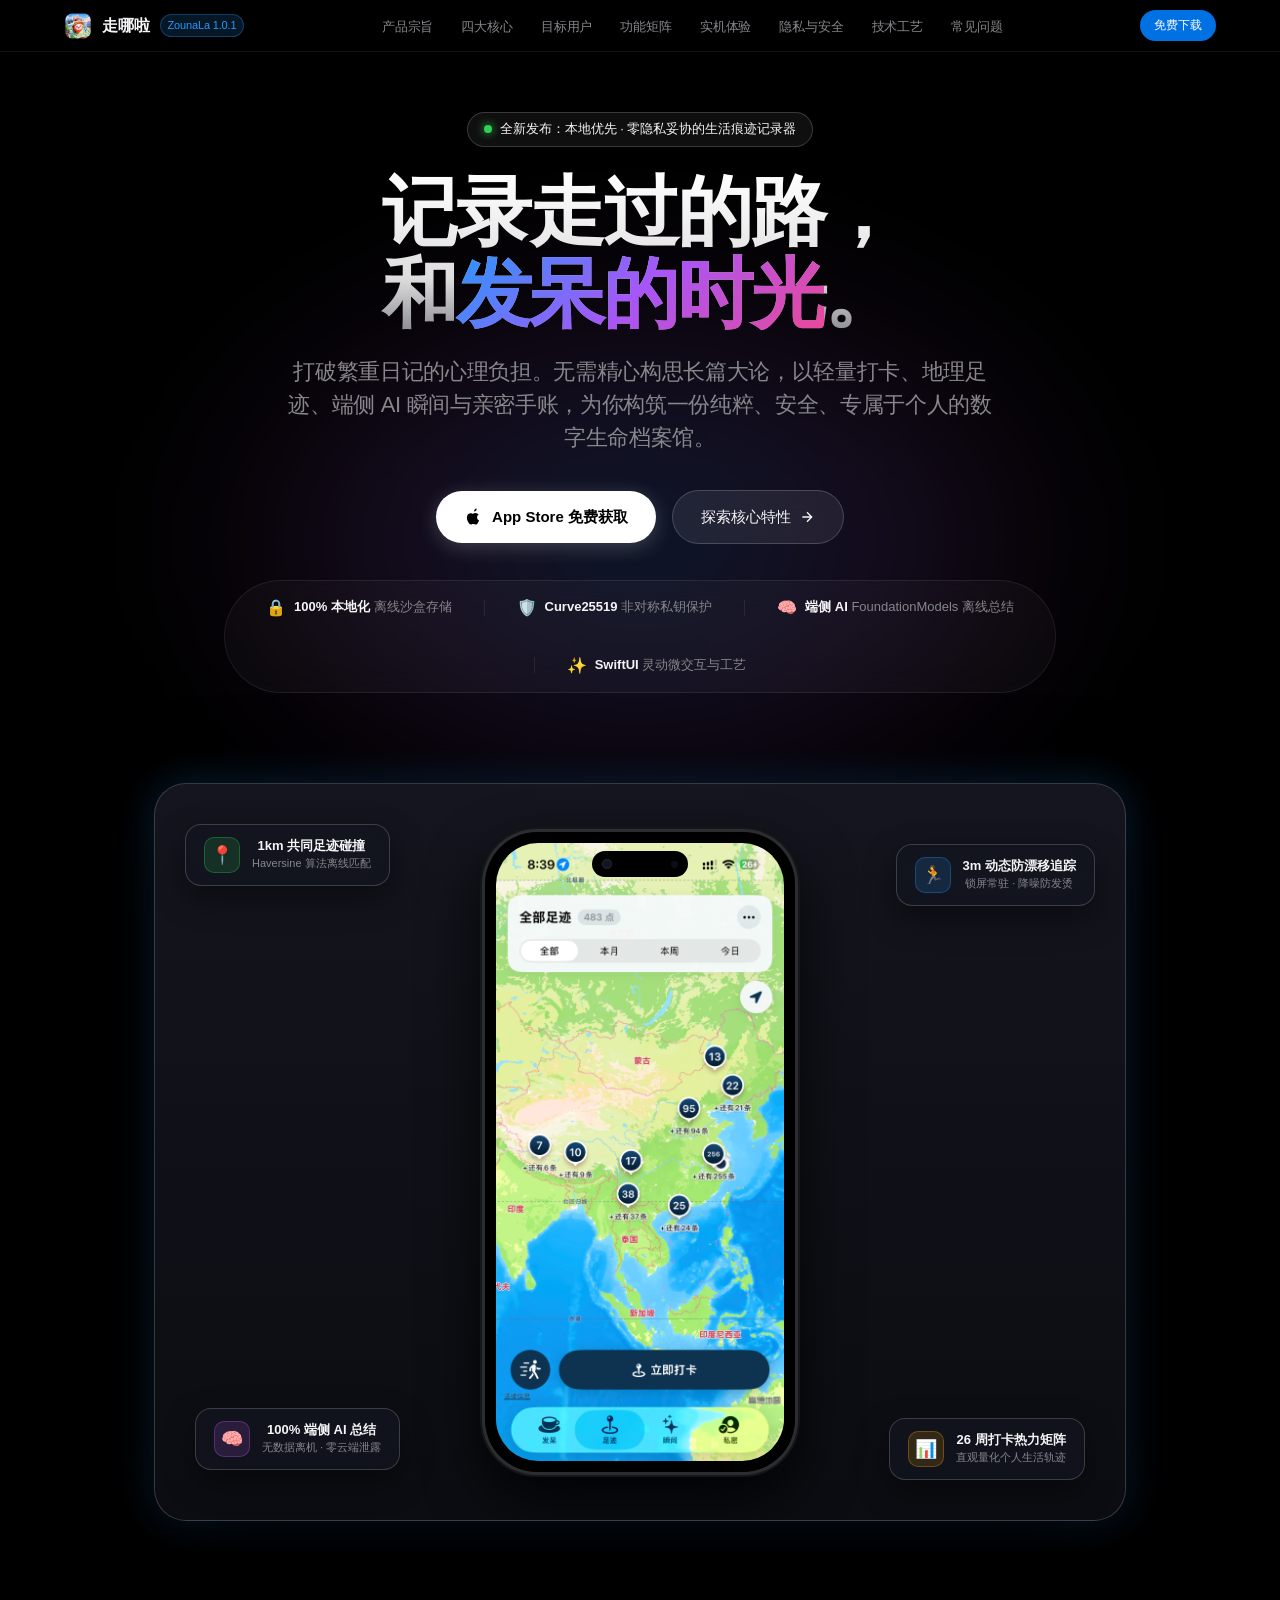
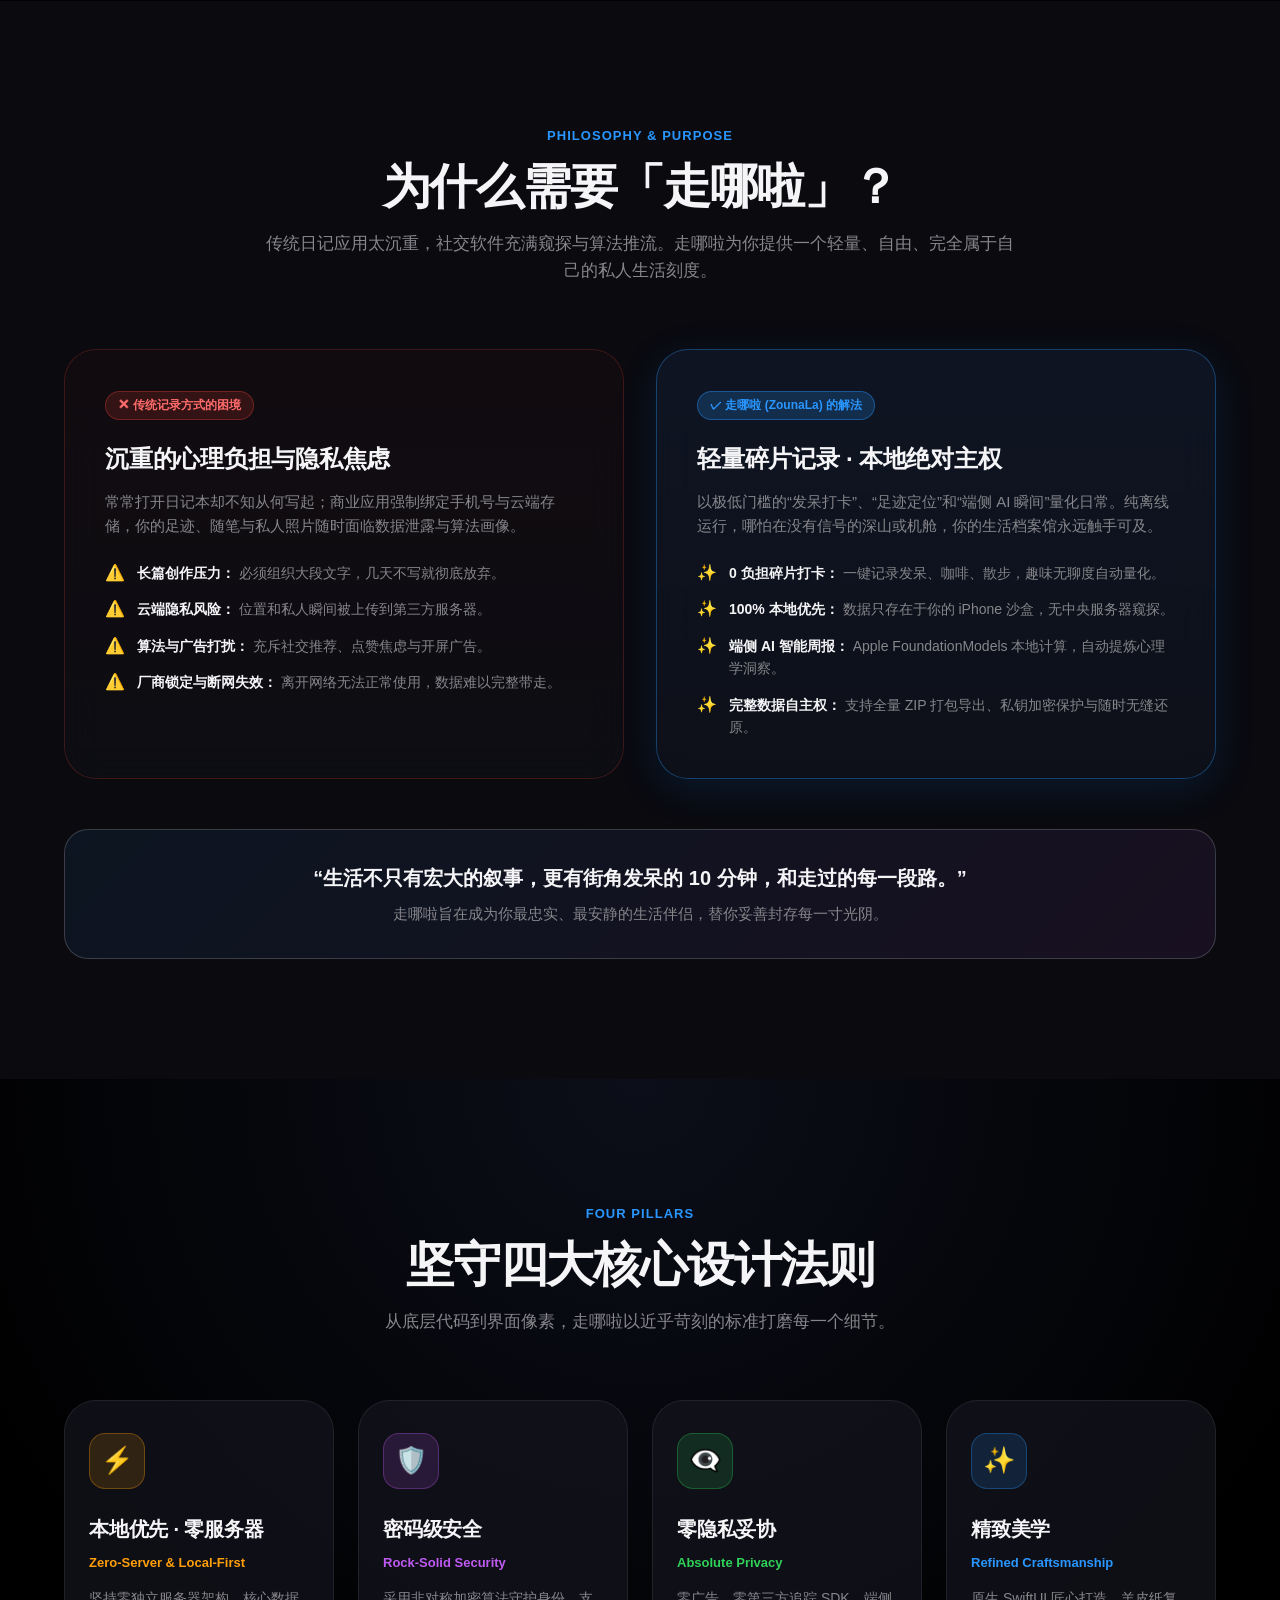
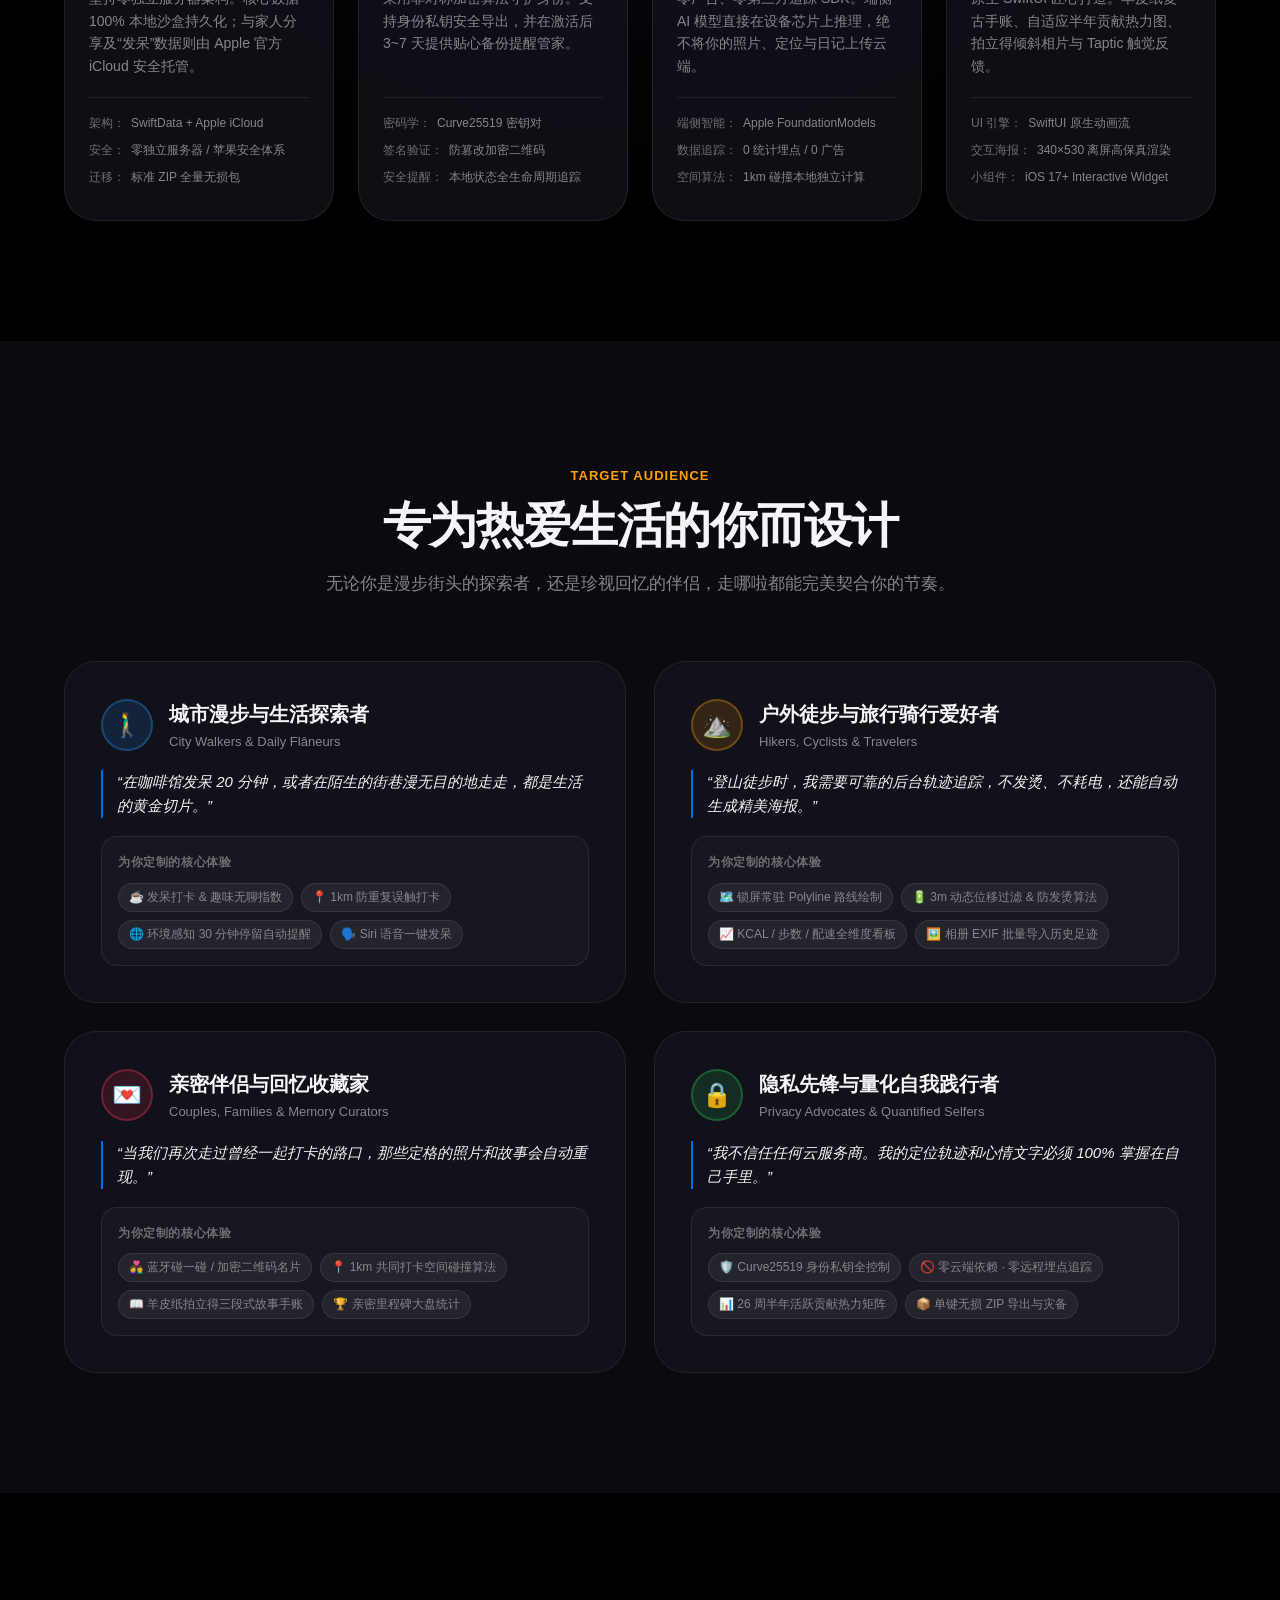
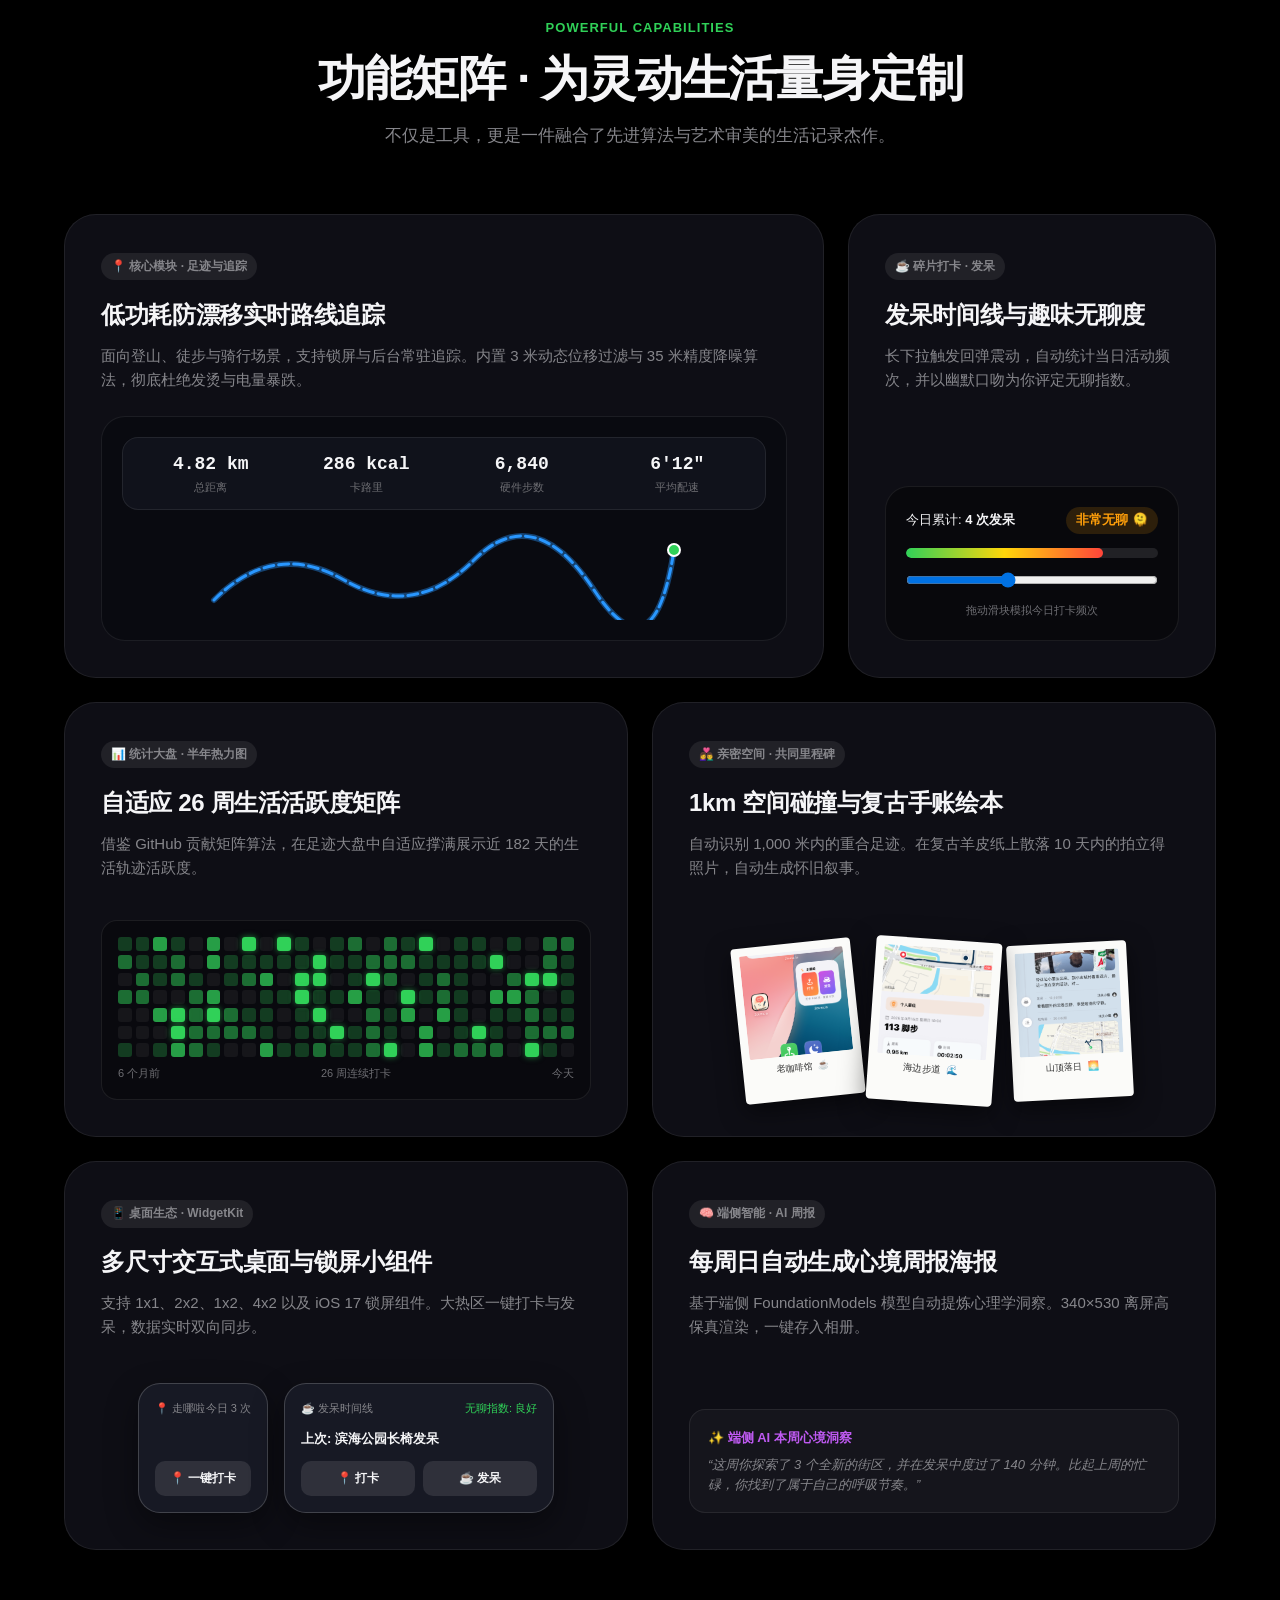
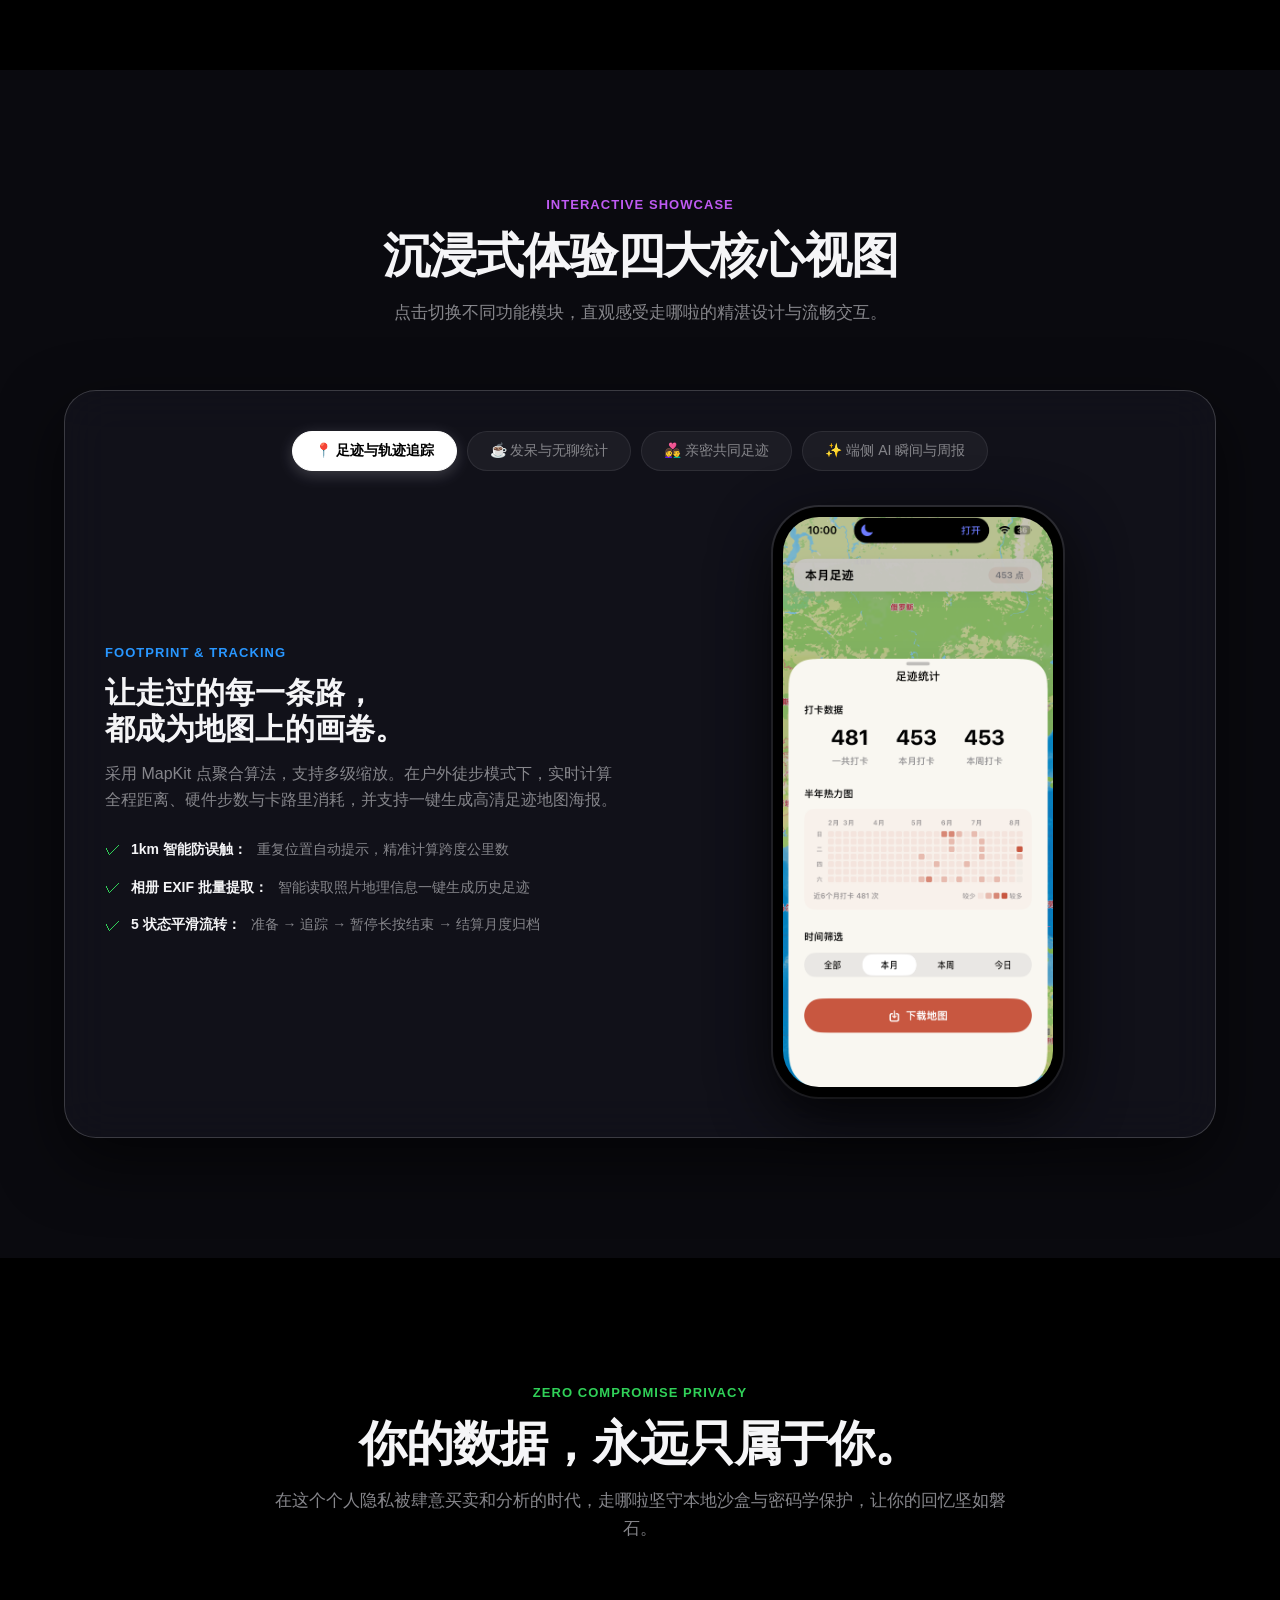
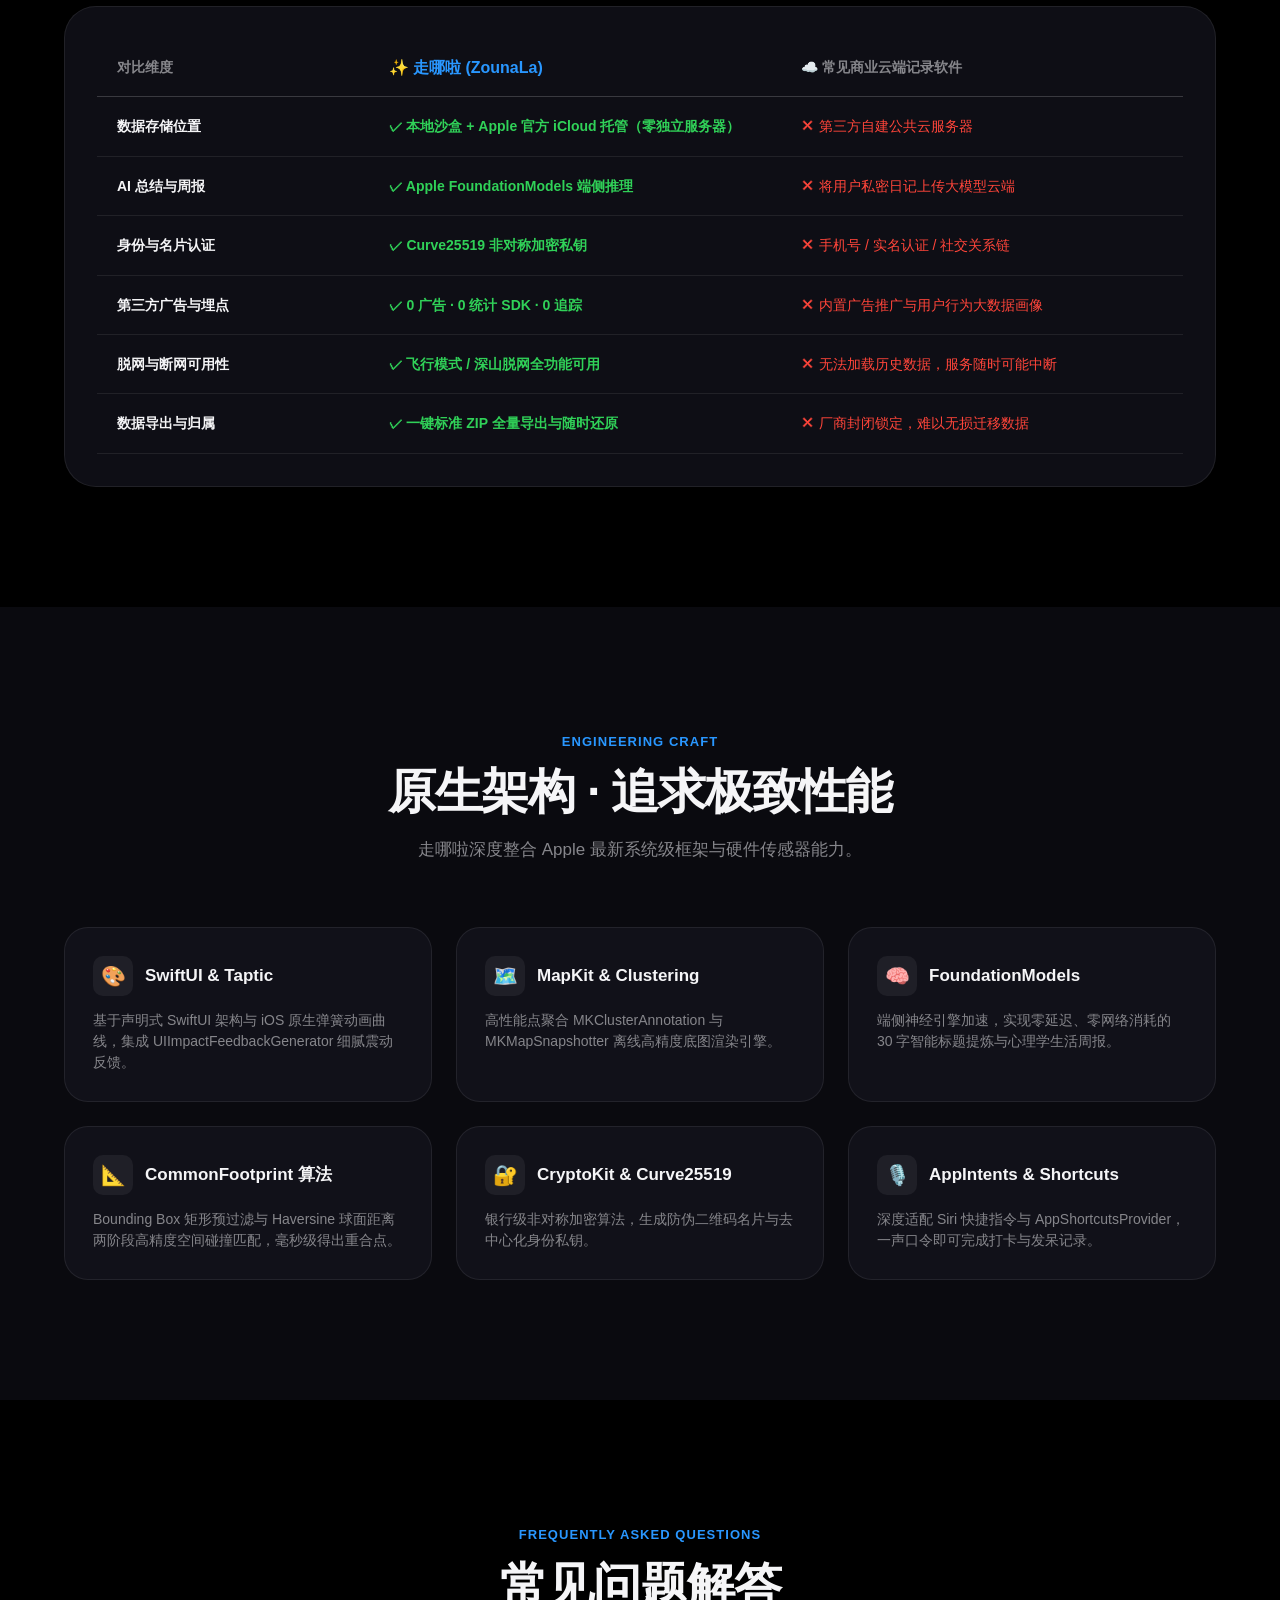
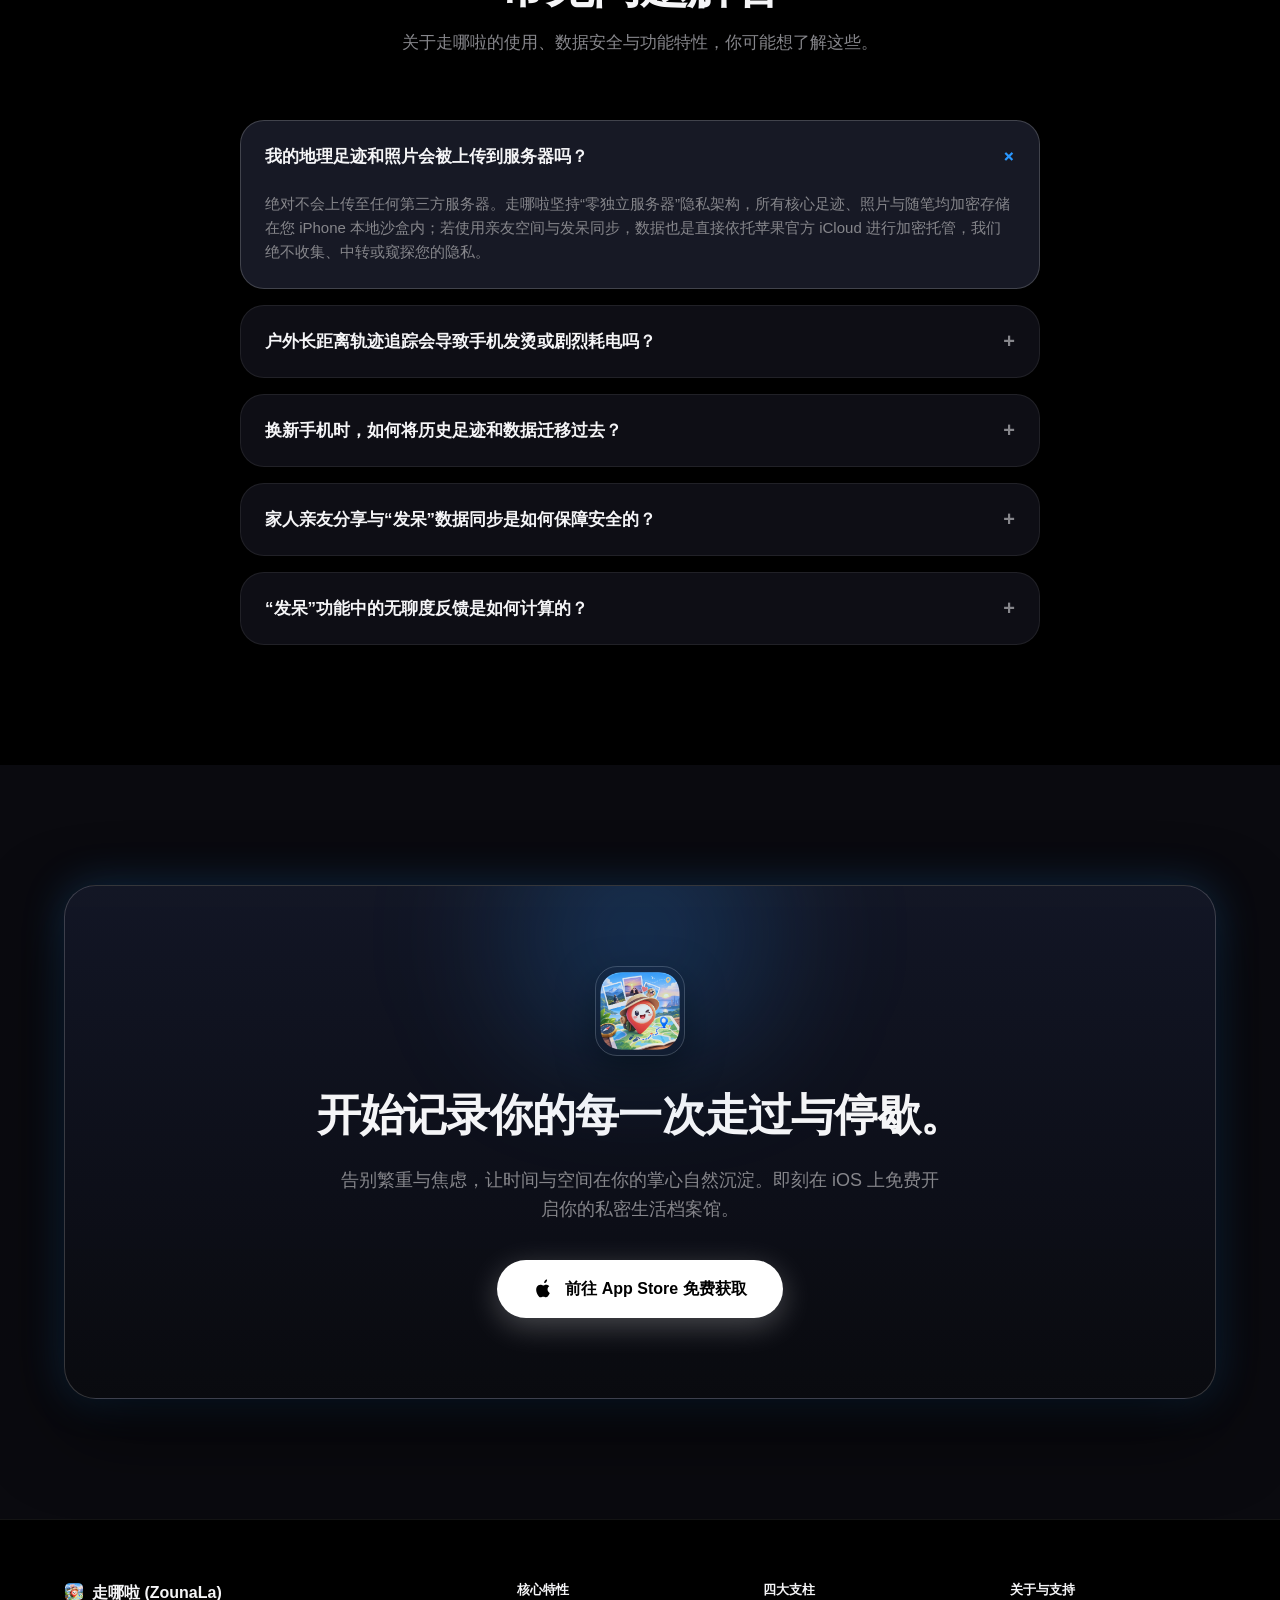
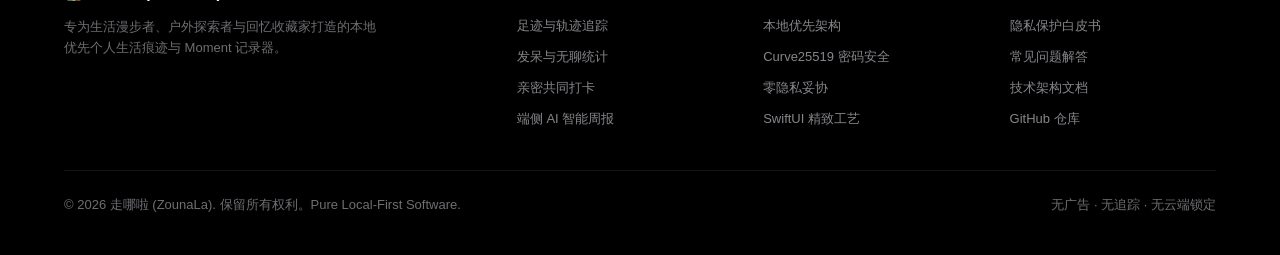
==== commit 876205dd: "update icon & brand icon" ====
--- a/index.html
+++ b/index.html
@@ -25,7 +25,7 @@
       <a href="#" class="nav-brand">
         <img src="assets/images/icon.png" alt="走哪啦 App Icon" class="brand-icon">
         <span>走哪啦</span>
-        <span class="brand-tag">ZounaLa 2.0</span>
+        <span class="brand-tag">ZounaLa 1.0.1</span>
       </a>
 
       <nav>
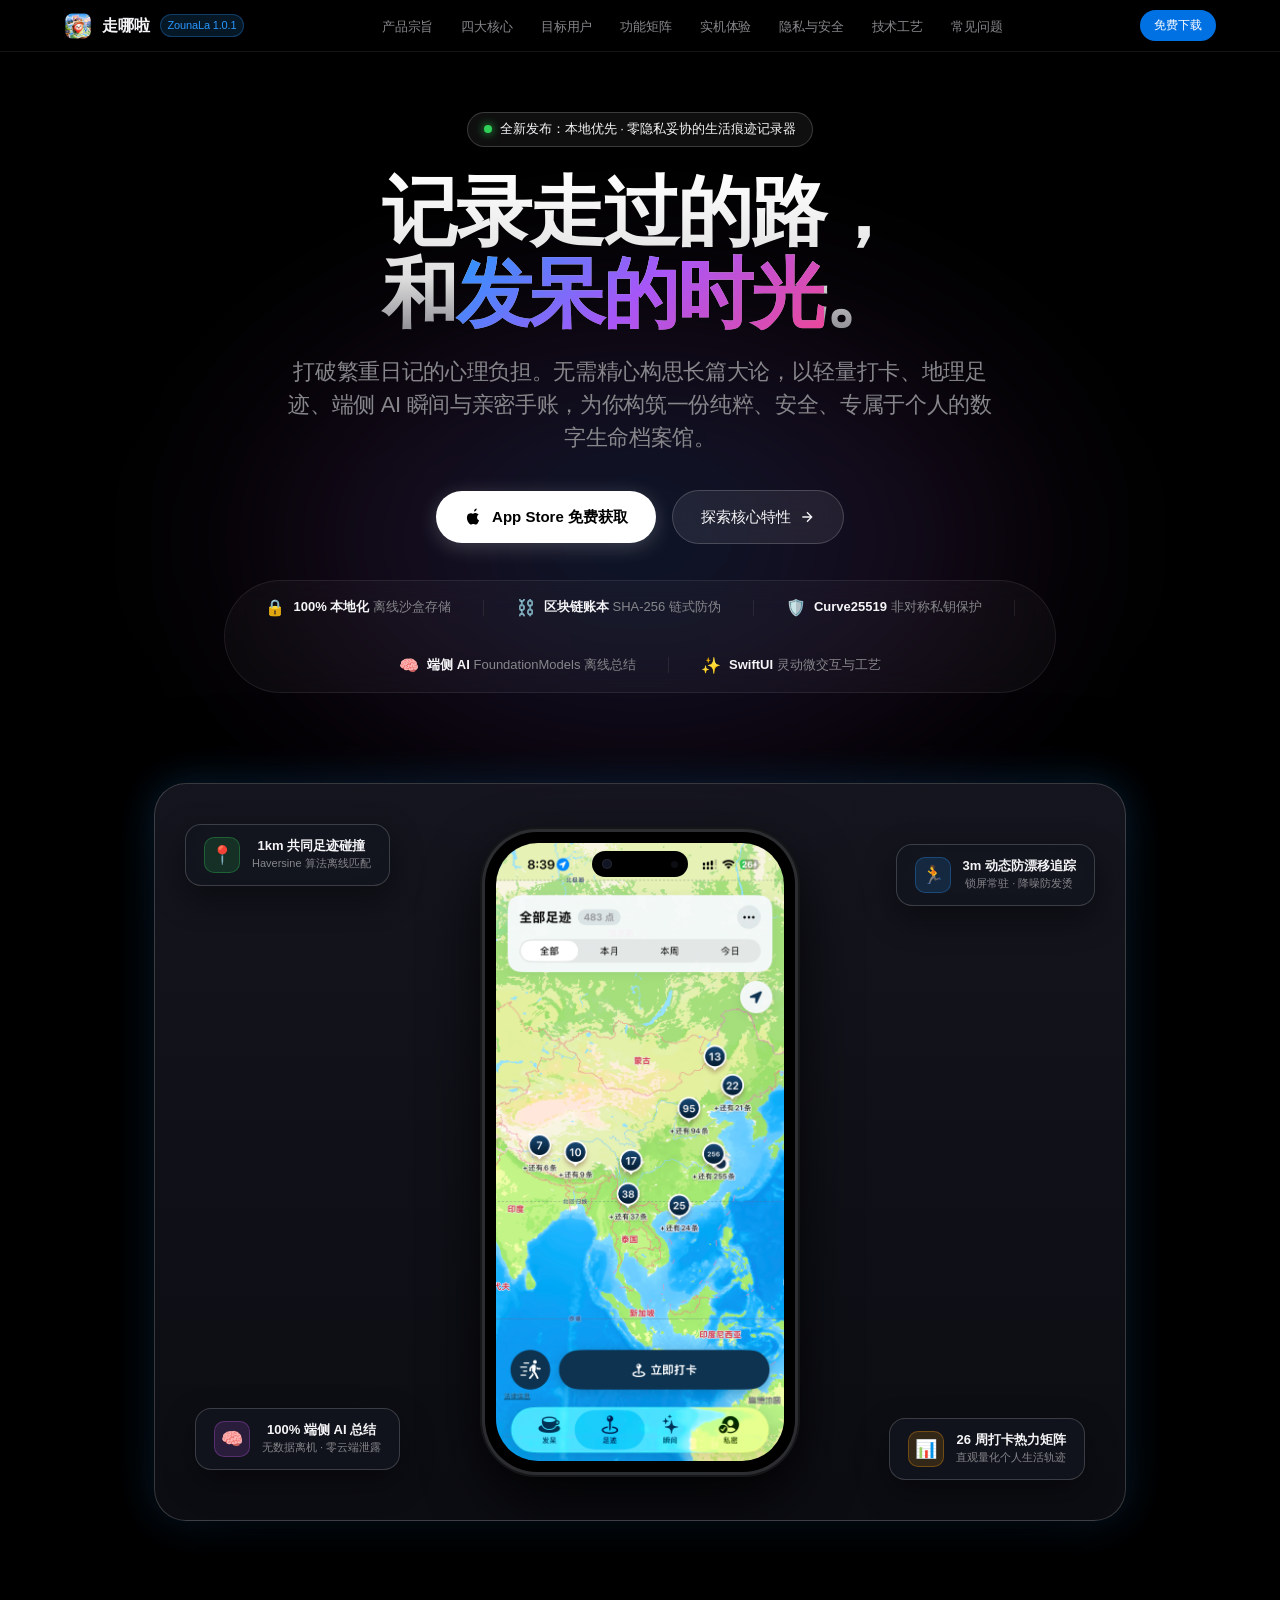
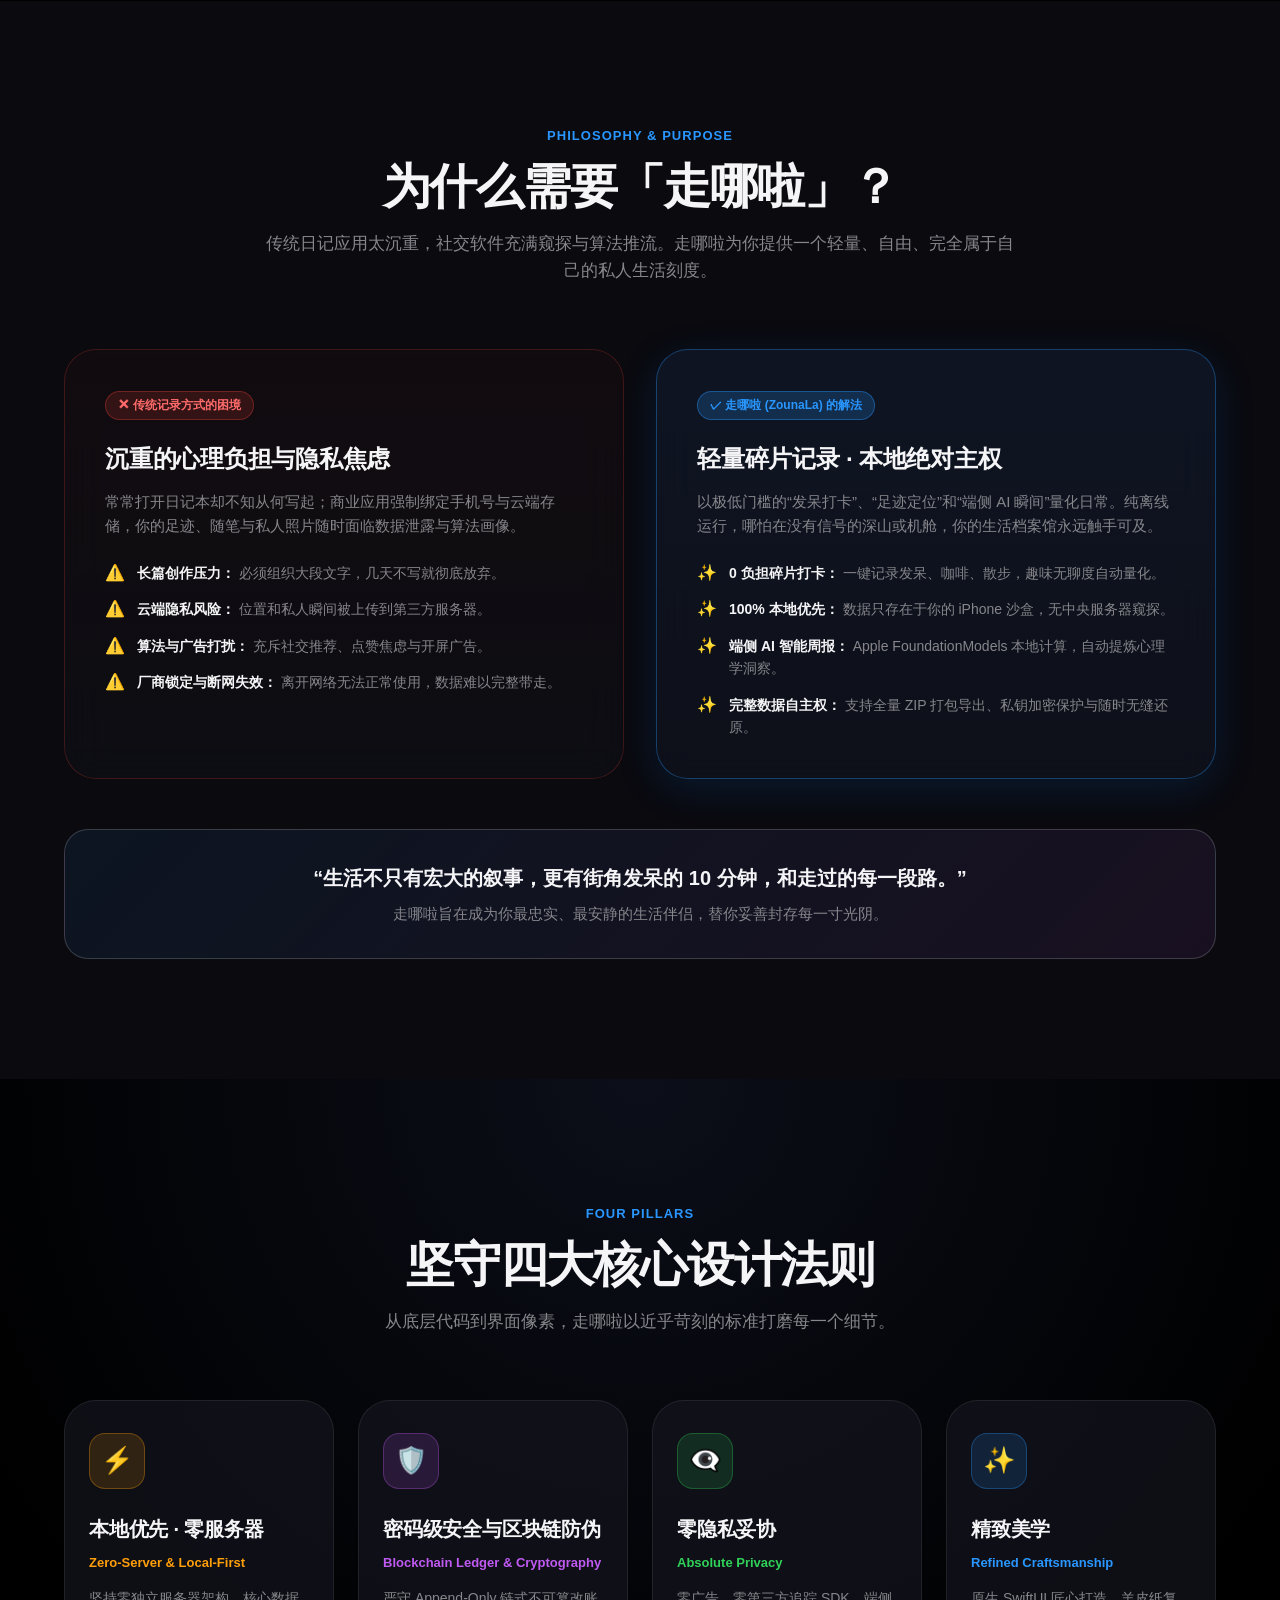
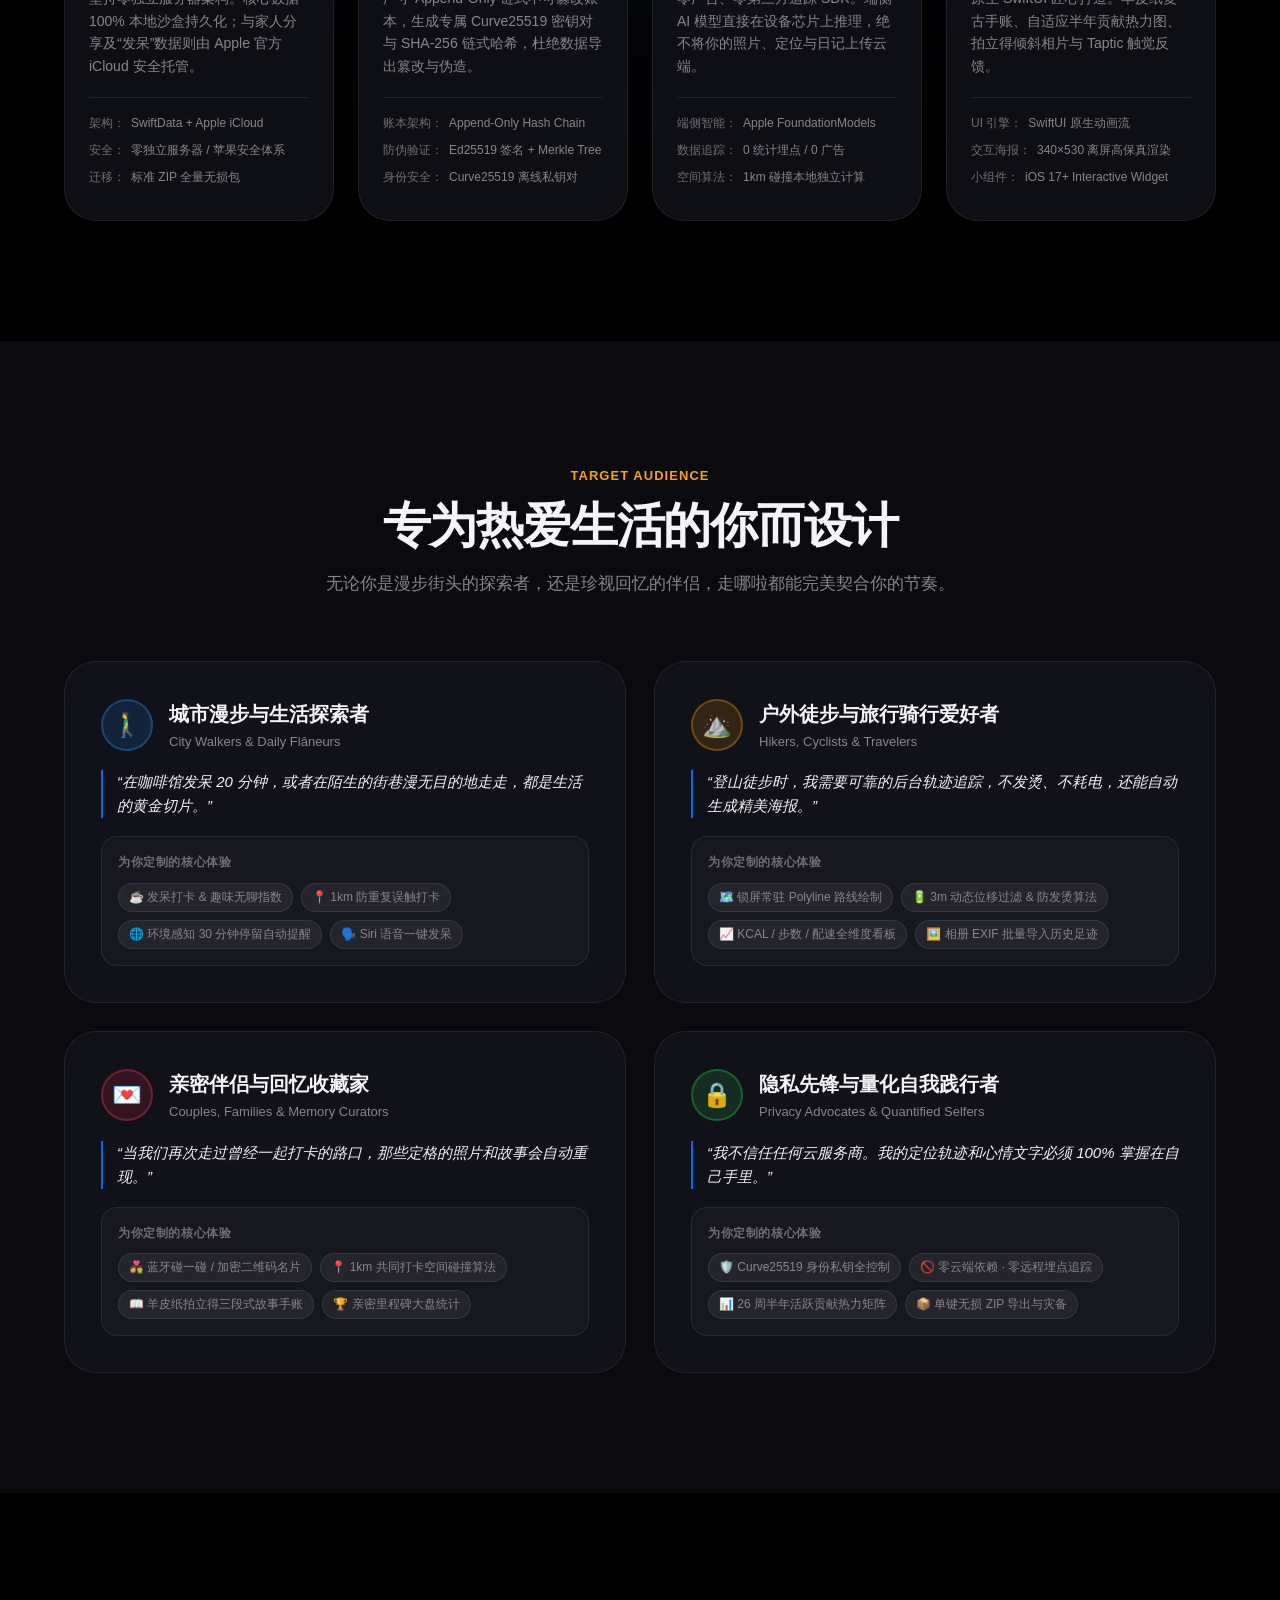
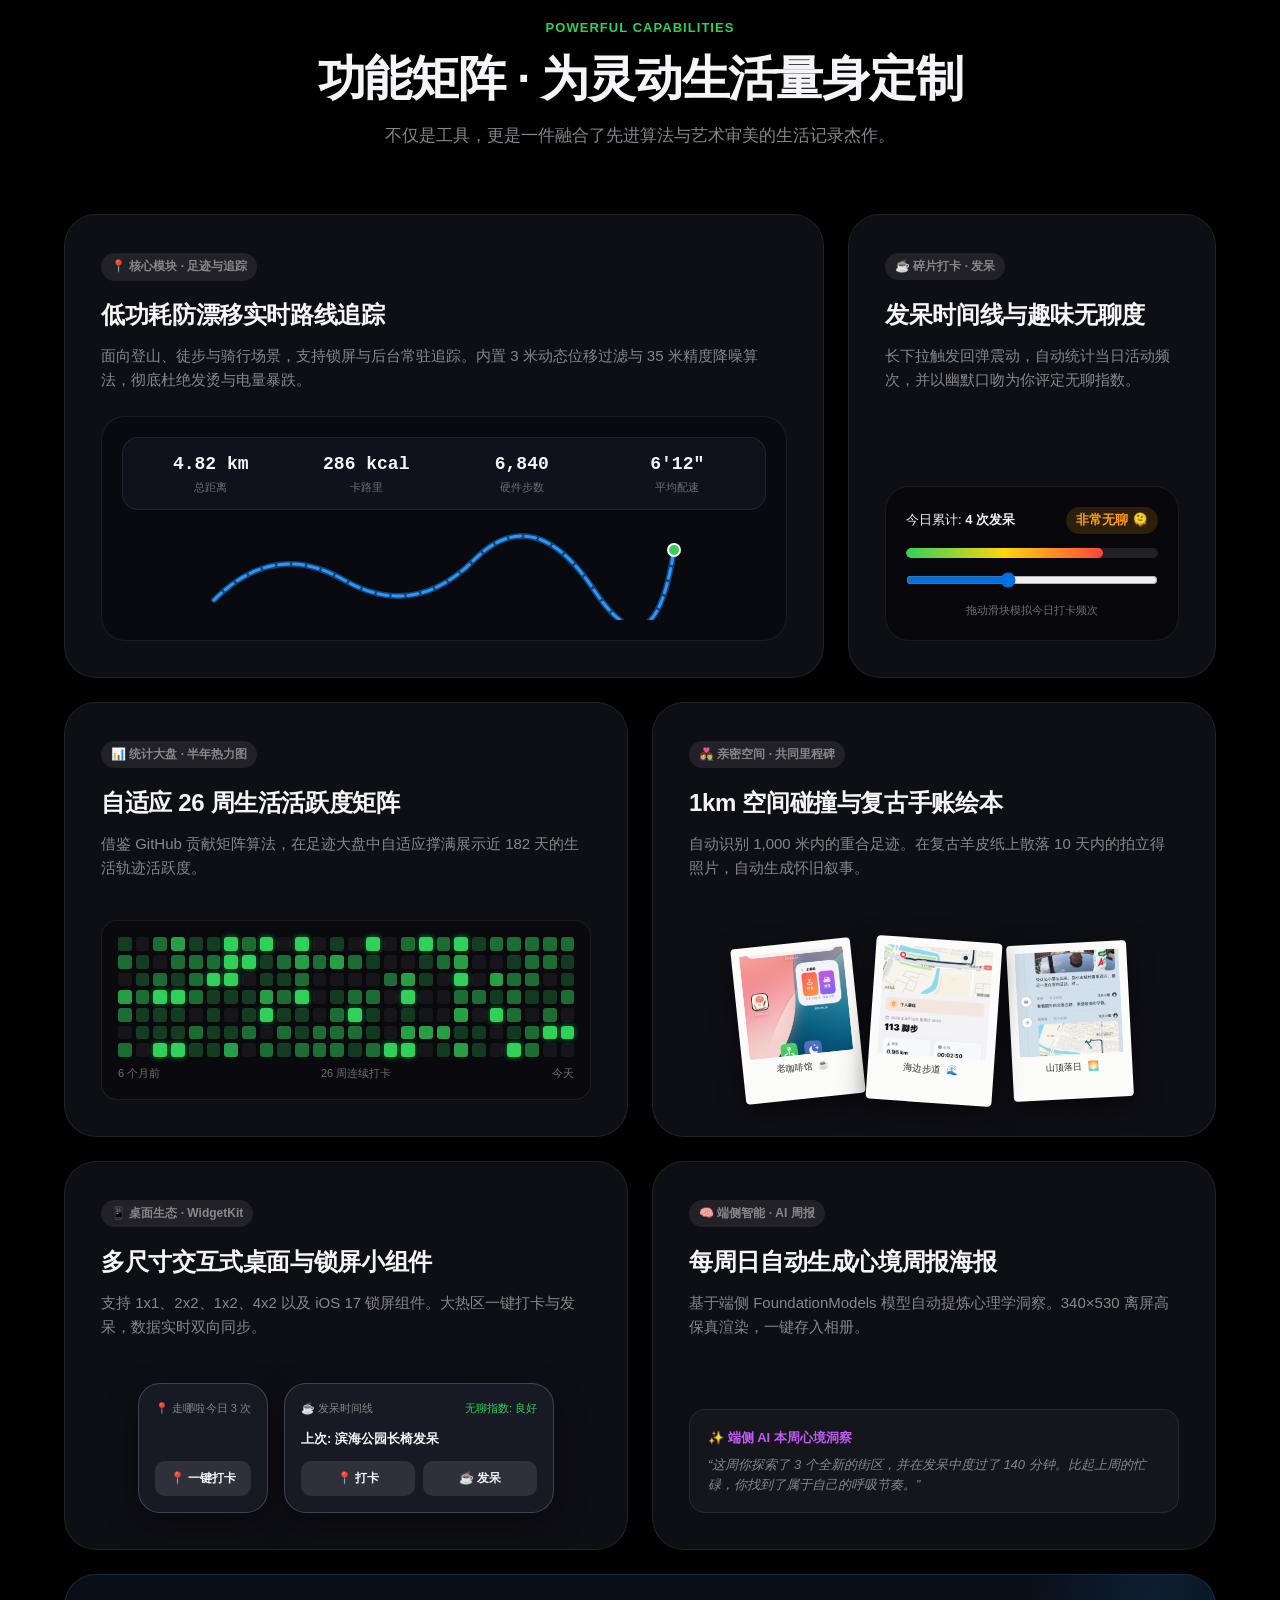
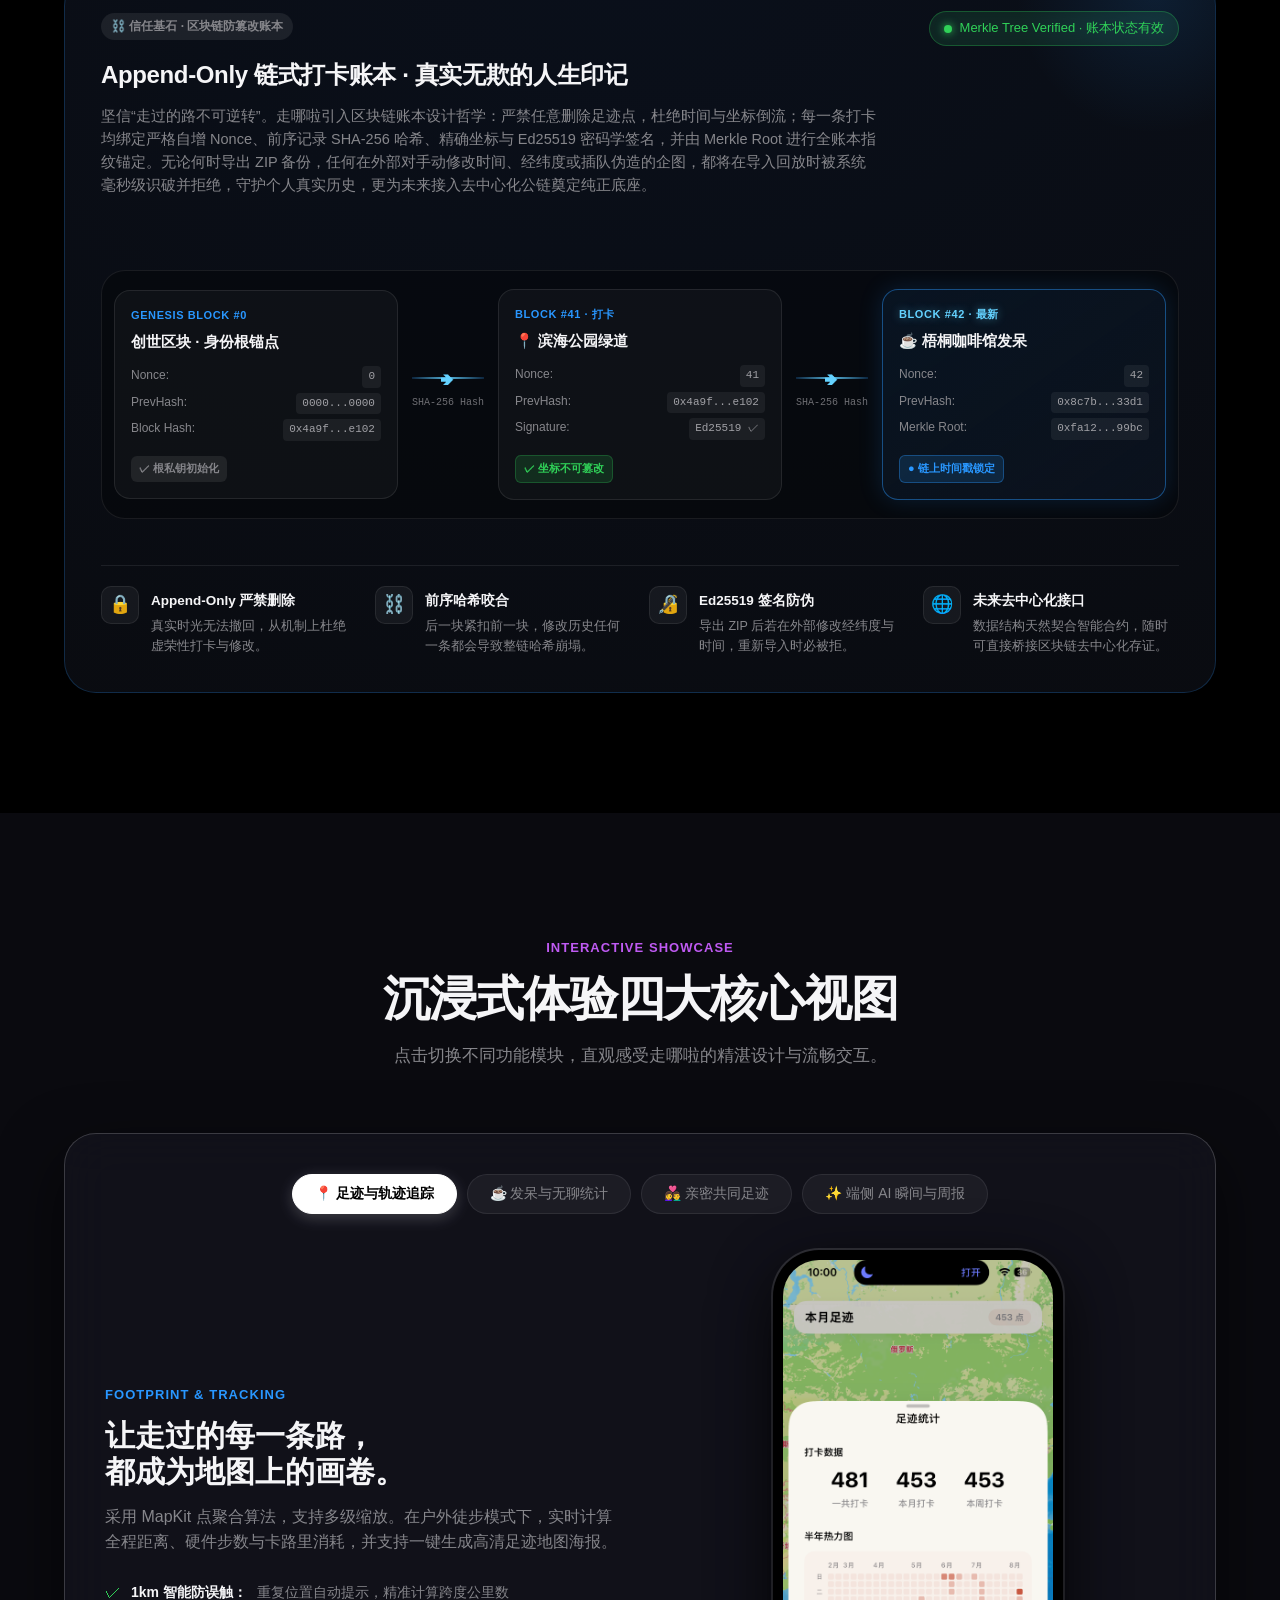
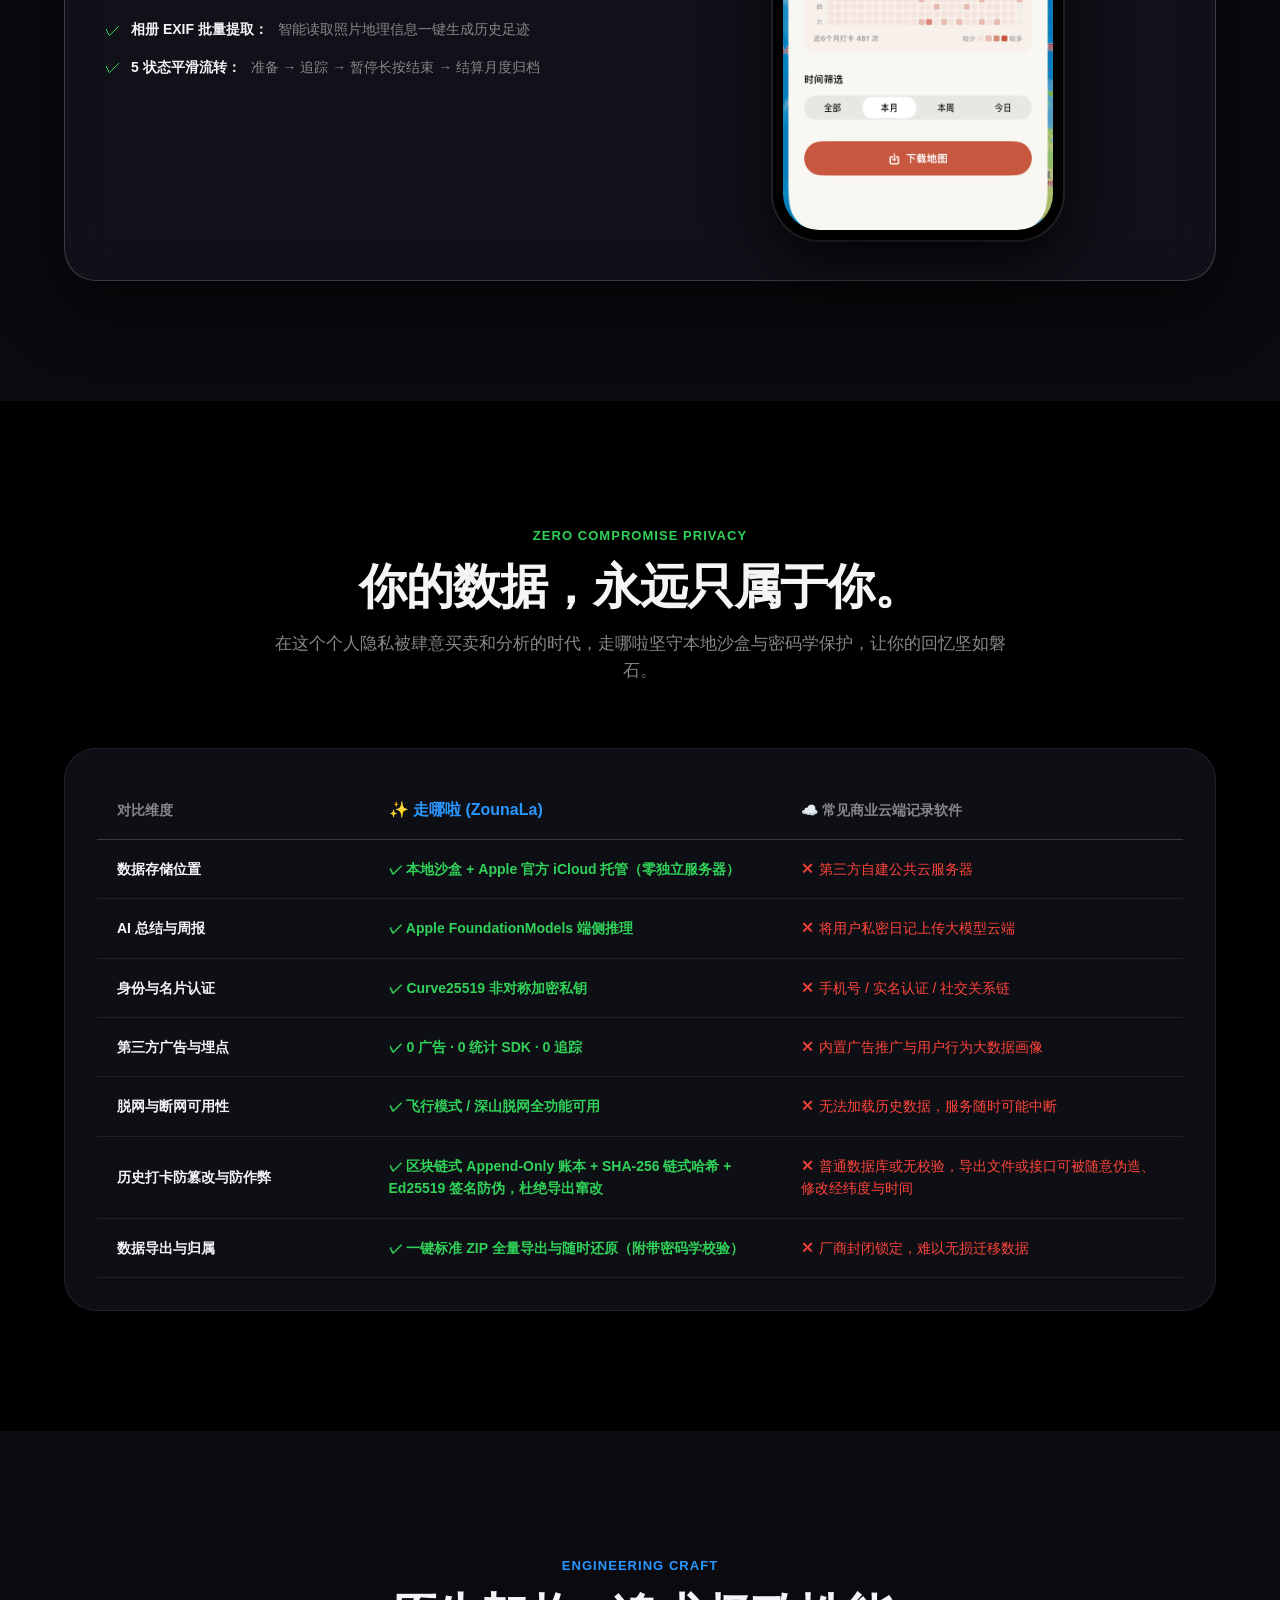
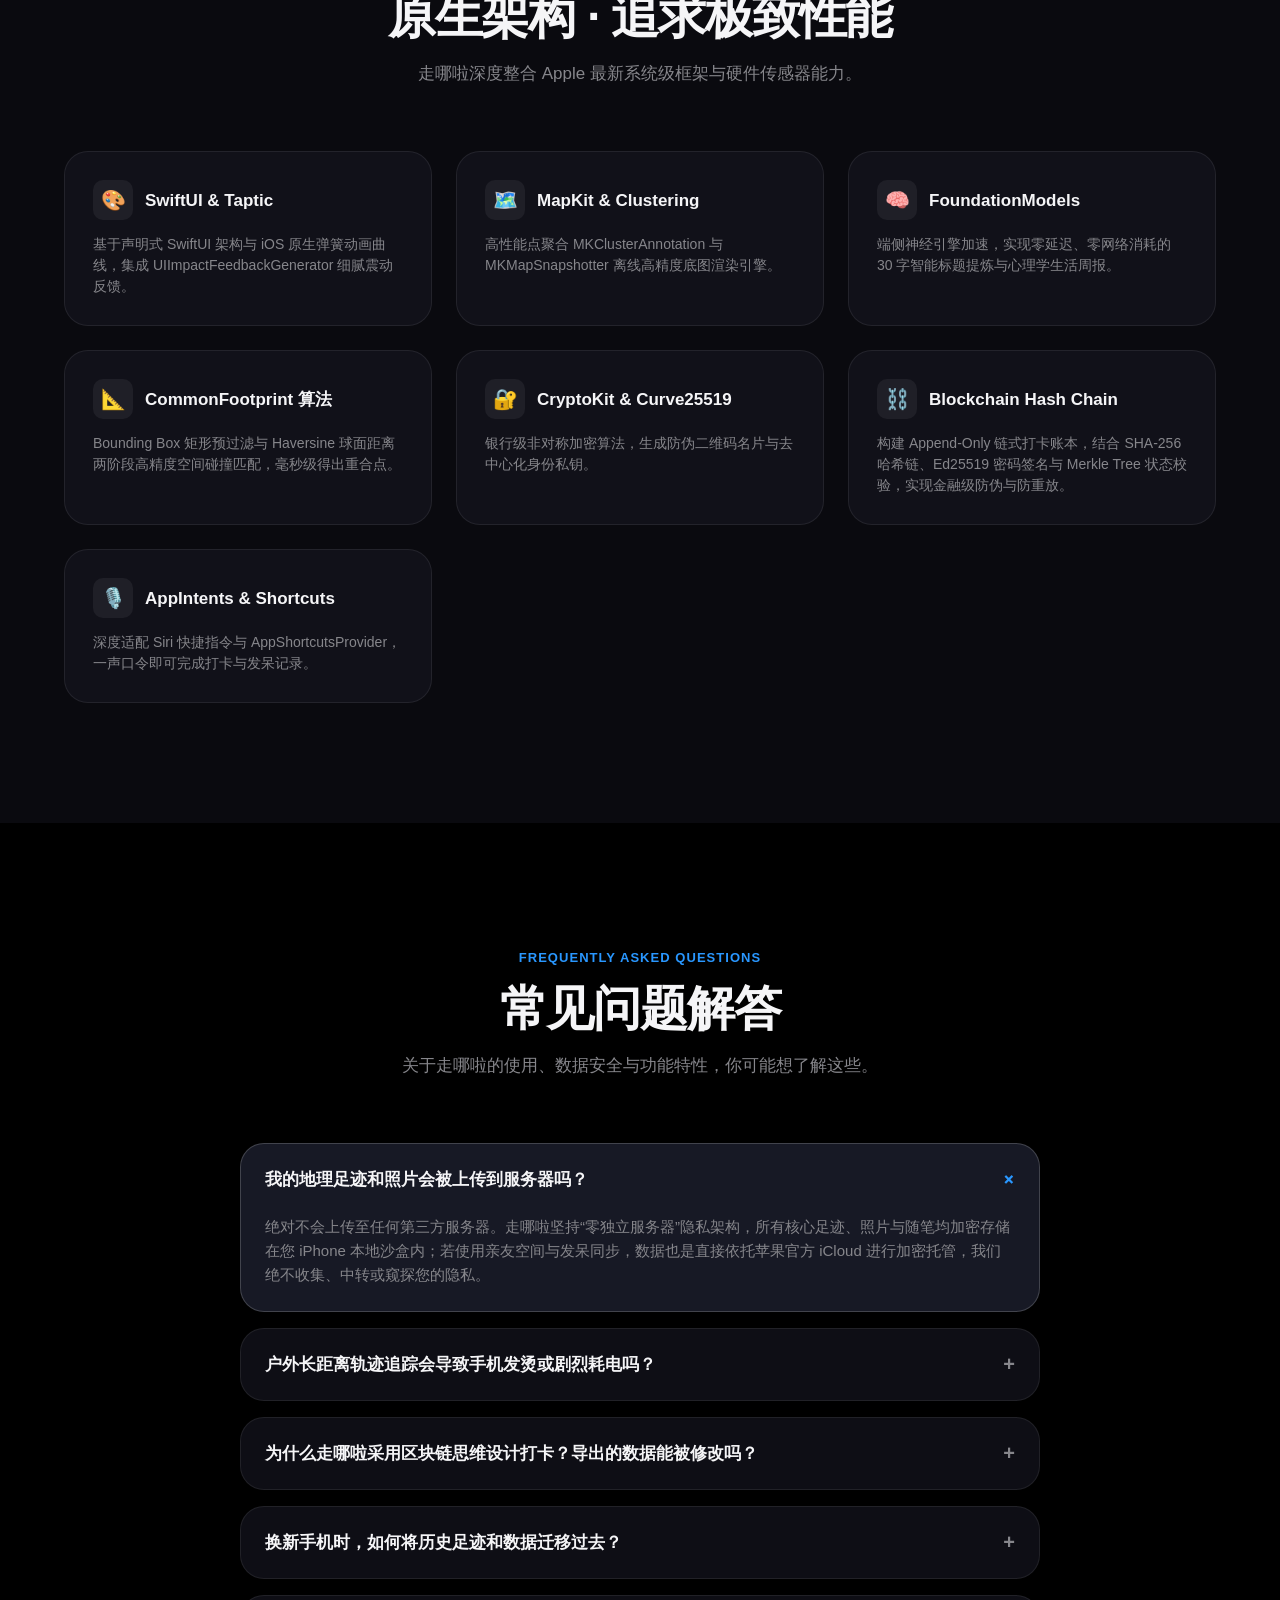
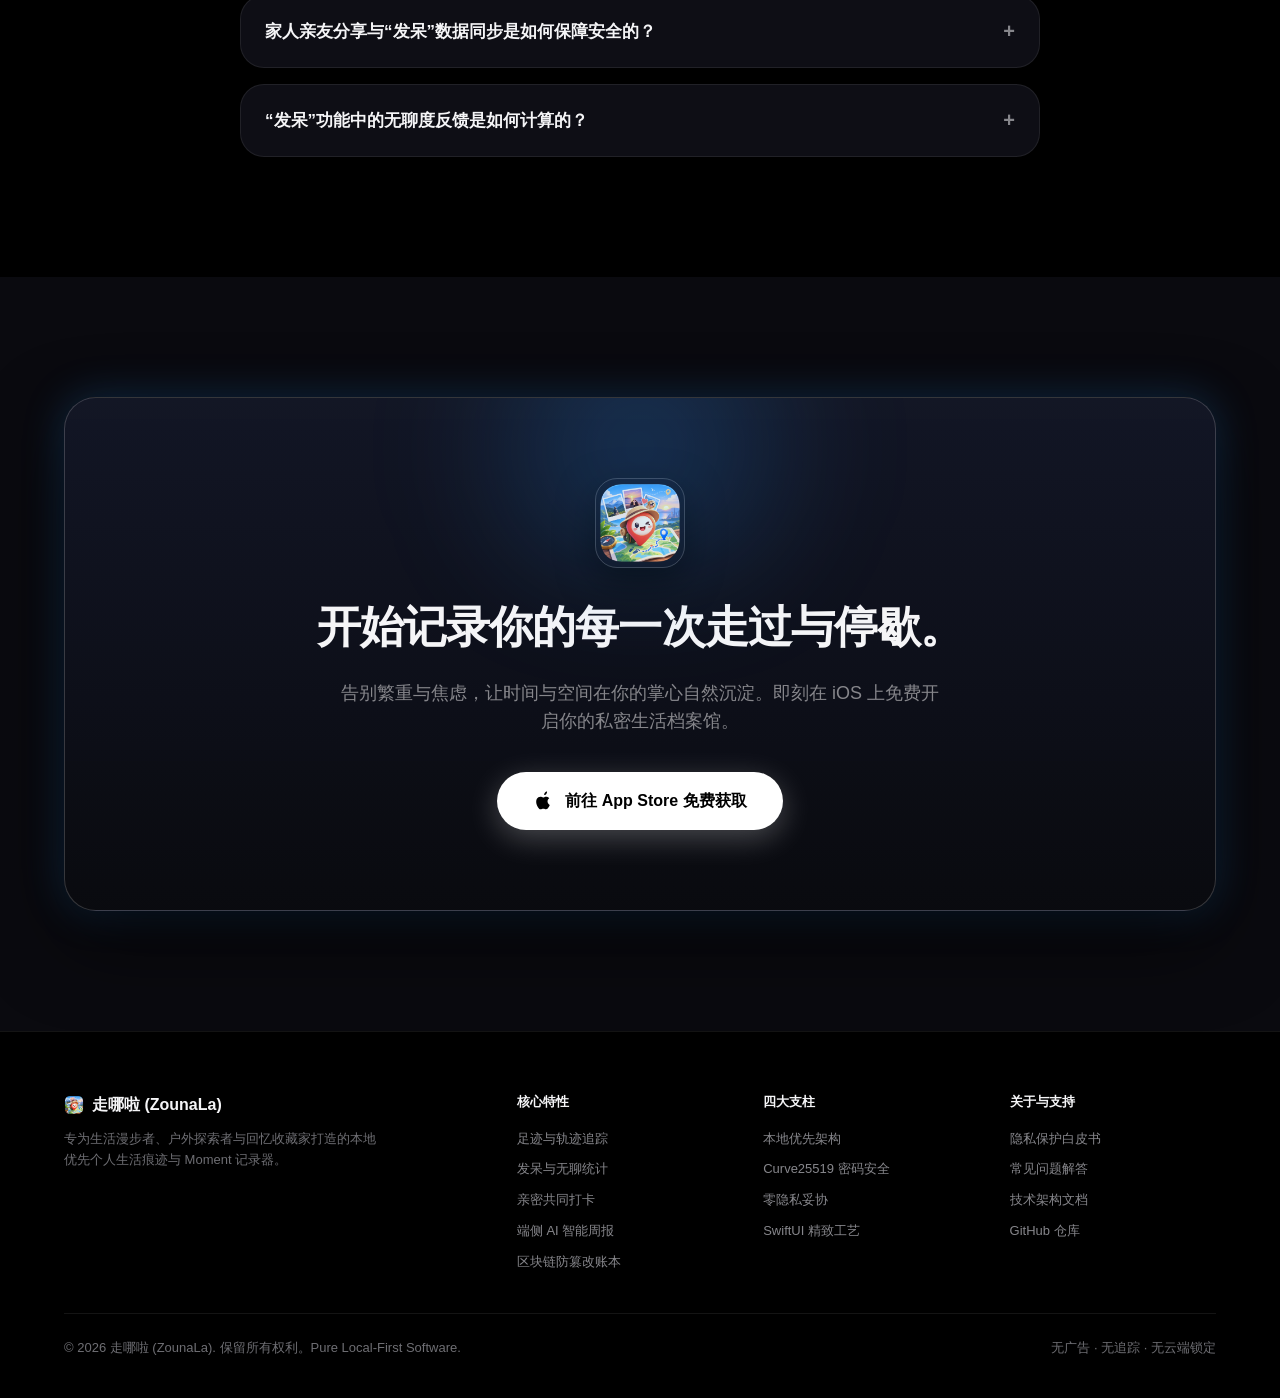
==== commit 7457440b: "feat: add blockchain ledger bento card and visual track styles" ====
--- a/index.html
+++ b/index.html
@@ -84,6 +84,11 @@
         <div class="pillar-item">
           <span class="p-icon">🔒</span>
           <span><strong>100% 本地化</strong> 离线沙盒存储</span>
+        </div>
+        <div class="pillar-divider"></div>
+        <div class="pillar-item">
+          <span class="p-icon">⛓️</span>
+          <span><strong>区块链账本</strong> SHA-256 链式防伪</span>
         </div>
         <div class="pillar-divider"></div>
         <div class="pillar-item">
@@ -259,18 +264,18 @@
           </div>
         </div>
 
-        <!-- Pillar 2: 极致安全 -->
+        <!-- Pillar 2: 极致安全与区块链防伪 -->
         <div class="pillar-card p-security reveal-on-scroll">
           <div class="pillar-card-icon">🛡️</div>
-          <h3>密码级安全</h3>
-          <div class="pillar-tagline">Rock-Solid Security</div>
+          <h3>密码级安全与区块链防伪</h3>
+          <div class="pillar-tagline">Blockchain Ledger & Cryptography</div>
           <p>
-            采用非对称加密算法守护身份。支持身份私钥安全导出，并在激活后 3~7 天提供贴心备份提醒管家。
+            严守 Append-Only 链式不可篡改账本，生成专属 Curve25519 密钥对与 SHA-256 链式哈希，杜绝数据导出篡改与伪造。
           </p>
           <div class="pillar-tech-specs">
-            <div class="tech-spec-item">密码学：<span>Curve25519 密钥对</span></div>
-            <div class="tech-spec-item">签名验证：<span>防篡改加密二维码</span></div>
-            <div class="tech-spec-item">安全提醒：<span>本地状态全生命周期追踪</span></div>
+            <div class="tech-spec-item">账本架构：<span>Append-Only Hash Chain</span></div>
+            <div class="tech-spec-item">防伪验证：<span>Ed25519 签名 + Merkle Tree</span></div>
+            <div class="tech-spec-item">身份安全：<span>Curve25519 离线私钥对</span></div>
           </div>
         </div>
 
@@ -589,6 +594,102 @@
             </div>
             <div style="font-size: 13px; color: var(--text-secondary); line-height: 1.5; font-style: italic;">
               “这周你探索了 3 个全新的街区，并在发呆中度过了 140 分钟。比起上周的忙碌，你找到了属于自己的呼吸节奏。”
+            </div>
+          </div>
+        </div>
+
+        <!-- Bento 7: 区块链打卡防伪账本 (Col 12) -->
+        <div class="bento-card bento-col-12 reveal-on-scroll bento-blockchain-card">
+          <div class="bento-blockchain-header">
+            <div>
+              <span class="bento-card-badge">⛓️ 信任基石 · 区块链防篡改账本</span>
+              <h3>Append-Only 链式打卡账本 · 真实无欺的人生印记</h3>
+              <p style="max-width: 780px; margin-top: 8px; color: var(--text-secondary); font-size: 14.5px; line-height: 1.6;">
+                坚信“走过的路不可逆转”。走哪啦引入区块链账本设计哲学：严禁任意删除足迹点，杜绝时间与坐标倒流；每一条打卡均绑定严格自增 Nonce、前序记录 SHA-256 哈希、精确坐标与 Ed25519 密码学签名，并由 Merkle Root 进行全账本指纹锚定。无论何时导出 ZIP 备份，任何在外部对手动修改时间、经纬度或插队伪造的企图，都将在导入回放时被系统毫秒级识破并拒绝，守护个人真实历史，更为未来接入去中心化公链奠定纯正底座。
+              </p>
+            </div>
+            <div class="blockchain-status-pill">
+              <span class="status-dot-green"></span>
+              <span>Merkle Tree Verified · 账本状态有效</span>
+            </div>
+          </div>
+
+          <!-- Blockchain Visual Simulator Container -->
+          <div class="blockchain-visual-track">
+            <!-- Block 0: Genesis -->
+            <div class="bc-block-node">
+              <div class="bc-block-badge">Genesis Block #0</div>
+              <div class="bc-block-title">创世区块 · 身份根锚点</div>
+              <div class="bc-kv-row"><span>Nonce:</span> <code>0</code></div>
+              <div class="bc-kv-row"><span>PrevHash:</span> <code>0000...0000</code></div>
+              <div class="bc-kv-row"><span>Block Hash:</span> <code>0x4a9f...e102</code></div>
+              <div class="bc-chip secure">✓ 根私钥初始化</div>
+            </div>
+
+            <!-- Chain Arrow -->
+            <div class="bc-chain-link">
+              <div class="bc-link-line"></div>
+              <div class="bc-link-arrow">➔</div>
+              <div class="bc-link-tag">SHA-256 Hash</div>
+            </div>
+
+            <!-- Block 1: Check-in -->
+            <div class="bc-block-node">
+              <div class="bc-block-badge">Block #41 · 打卡</div>
+              <div class="bc-block-title">📍 滨海公园绿道</div>
+              <div class="bc-kv-row"><span>Nonce:</span> <code>41</code></div>
+              <div class="bc-kv-row"><span>PrevHash:</span> <code>0x4a9f...e102</code></div>
+              <div class="bc-kv-row"><span>Signature:</span> <code>Ed25519 ✓</code></div>
+              <div class="bc-chip verified">✓ 坐标不可篡改</div>
+            </div>
+
+            <!-- Chain Arrow -->
+            <div class="bc-chain-link">
+              <div class="bc-link-line"></div>
+              <div class="bc-link-arrow">➔</div>
+              <div class="bc-link-tag">SHA-256 Hash</div>
+            </div>
+
+            <!-- Block 2: Latest Check-in -->
+            <div class="bc-block-node active-glow">
+              <div class="bc-block-badge glow">Block #42 · 最新</div>
+              <div class="bc-block-title">☕️ 梧桐咖啡馆发呆</div>
+              <div class="bc-kv-row"><span>Nonce:</span> <code>42</code></div>
+              <div class="bc-kv-row"><span>PrevHash:</span> <code>0x8c7b...33d1</code></div>
+              <div class="bc-kv-row"><span>Merkle Root:</span> <code>0xfa12...99bc</code></div>
+              <div class="bc-chip active">● 链上时间戳锁定</div>
+            </div>
+          </div>
+
+          <!-- Bottom Feature Badges -->
+          <div class="blockchain-features-grid">
+            <div class="bc-feat-item">
+              <div class="bc-feat-icon">🔒</div>
+              <div>
+                <strong style="color: var(--text-primary); font-size: 13.5px;">Append-Only 严禁删除</strong>
+                <p style="margin: 3px 0 0 0; color: var(--text-secondary); font-size: 12.5px;">真实时光无法撤回，从机制上杜绝虚荣性打卡与修改。</p>
+              </div>
+            </div>
+            <div class="bc-feat-item">
+              <div class="bc-feat-icon">⛓️</div>
+              <div>
+                <strong style="color: var(--text-primary); font-size: 13.5px;">前序哈希咬合</strong>
+                <p style="margin: 3px 0 0 0; color: var(--text-secondary); font-size: 12.5px;">后一块紧扣前一块，修改历史任何一条都会导致整链哈希崩塌。</p>
+              </div>
+            </div>
+            <div class="bc-feat-item">
+              <div class="bc-feat-icon">🔏</div>
+              <div>
+                <strong style="color: var(--text-primary); font-size: 13.5px;">Ed25519 签名防伪</strong>
+                <p style="margin: 3px 0 0 0; color: var(--text-secondary); font-size: 12.5px;">导出 ZIP 后若在外部修改经纬度与时间，重新导入时必被拒。</p>
+              </div>
+            </div>
+            <div class="bc-feat-item">
+              <div class="bc-feat-icon">🌐</div>
+              <div>
+                <strong style="color: var(--text-primary); font-size: 13.5px;">未来去中心化接口</strong>
+                <p style="margin: 3px 0 0 0; color: var(--text-secondary); font-size: 12.5px;">数据结构天然契合智能合约，随时可直接桥接区块链去中心化存证。</p>
+              </div>
             </div>
           </div>
         </div>
@@ -761,8 +862,13 @@
               <td><span class="tag-risk">✕ 无法加载历史数据，服务随时可能中断</span></td>
             </tr>
             <tr>
+              <td><strong>历史打卡防篡改与防作弊</strong></td>
+              <td><span class="tag-secure">✓ 区块链式 Append-Only 账本 + SHA-256 链式哈希 + Ed25519 签名防伪，杜绝导出窜改</span></td>
+              <td><span class="tag-risk">✕ 普通数据库或无校验，导出文件或接口可被随意伪造、修改经纬度与时间</span></td>
+            </tr>
+            <tr>
               <td><strong>数据导出与归属</strong></td>
-              <td><span class="tag-secure">✓ 一键标准 ZIP 全量导出与随时还原</span></td>
+              <td><span class="tag-secure">✓ 一键标准 ZIP 全量导出与随时还原（附带密码学校验）</span></td>
               <td><span class="tag-risk">✕ 厂商封闭锁定，难以无损迁移数据</span></td>
             </tr>
           </tbody>
@@ -827,6 +933,14 @@
 
         <div class="tech-card reveal-on-scroll">
           <div class="tech-card-header">
+            <div class="tech-badge-icon">⛓️</div>
+            <h4>Blockchain Hash Chain</h4>
+          </div>
+          <p>构建 Append-Only 链式打卡账本，结合 SHA-256 哈希链、Ed25519 密码签名与 Merkle Tree 状态校验，实现金融级防伪与防重放。</p>
+        </div>
+
+        <div class="tech-card reveal-on-scroll">
+          <div class="tech-card-header">
             <div class="tech-badge-icon">🎙️</div>
             <h4>AppIntents & Shortcuts</h4>
           </div>
@@ -870,6 +984,18 @@
           <div class="faq-answer">
             <p>
               不会。走哪啦内置专门研发的 3 米动态位移过滤与 35 米精度降噪算法，在锁屏和后台运行时智能休眠无效 GPS 计算，既能保证路线精准平滑，又彻底杜绝机身发烫与异常电量消耗。
+            </p>
+          </div>
+        </div>
+
+        <div class="faq-item">
+          <button class="faq-question">
+            <span>为什么走哪啦采用区块链思维设计打卡？导出的数据能被修改吗？</span>
+            <span class="faq-toggle-icon">+</span>
+          </button>
+          <div class="faq-answer">
+            <p>
+              走哪啦坚信“走过的路是不可篡改的真实人生印记”。传统打卡或日记软件在导出数据后，极易被手动修改经纬度、偷换时间或插队伪造。走哪啦引入了区块链式 Append-Only 账本机制：每一次打卡都严格绑定自增 Nonce、前序记录哈希、精准坐标与 Ed25519 数字签名，并由 Merkle Tree 校验全局状态。任何在外部对备份包中时间或坐标的篡改，都会导致哈希链断裂而在重新导入时被系统坚决拒绝。同时，这一结构规范也为未来接入去中心化公链存证奠定了标准基础。
             </p>
           </div>
         </div>
@@ -954,6 +1080,7 @@
             <li><a href="#features">发呆与无聊统计</a></li>
             <li><a href="#features">亲密共同打卡</a></li>
             <li><a href="#features">端侧 AI 智能周报</a></li>
+            <li><a href="#features">区块链防篡改账本</a></li>
           </ul>
         </div>
 
--- a/styles.css
+++ b/styles.css
@@ -1911,3 +1911,236 @@
     grid-template-columns: repeat(2, 1fr);
   }
 }
+
+
+/* ==========================================================================
+   Blockchain Ledger Bento Card & Visual Track (区块链账本特色)
+   ========================================================================== */
+
+.bento-blockchain-card {
+  background: radial-gradient(120% 120% at 50% 0%, rgba(18, 28, 48, 0.55) 0%, rgba(12, 14, 20, 0.8) 100%);
+  border: 1px solid rgba(41, 151, 255, 0.22);
+  box-shadow: 0 16px 36px rgba(0, 0, 0, 0.45);
+  position: relative;
+  overflow: hidden;
+}
+
+.bento-blockchain-card::before {
+  content: '';
+  position: absolute;
+  top: -120px;
+  right: -80px;
+  width: 280px;
+  height: 280px;
+  background: radial-gradient(circle, rgba(41, 151, 255, 0.12) 0%, transparent 70%);
+  pointer-events: none;
+}
+
+.bento-blockchain-header {
+  display: flex;
+  justify-content: space-between;
+  align-items: flex-start;
+  flex-wrap: wrap;
+  gap: 16px;
+  margin-bottom: 24px;
+}
+
+.blockchain-status-pill {
+  display: inline-flex;
+  align-items: center;
+  gap: 8px;
+  padding: 6px 14px;
+  background: rgba(48, 209, 88, 0.1);
+  border: 1px solid rgba(48, 209, 88, 0.3);
+  border-radius: 99px;
+  font-size: 13px;
+  font-weight: 500;
+  color: #30d158;
+  backdrop-filter: blur(10px);
+}
+
+.status-dot-green {
+  width: 8px;
+  height: 8px;
+  border-radius: 50%;
+  background: #30d158;
+  box-shadow: 0 0 8px #30d158;
+  animation: pulseDot 2s infinite ease-in-out;
+}
+
+.blockchain-visual-track {
+  display: flex;
+  align-items: center;
+  justify-content: space-between;
+  gap: 14px;
+  margin: 24px 0;
+  overflow-x: auto;
+  padding: 18px 12px;
+  background: rgba(0, 0, 0, 0.3);
+  border: 1px solid var(--border-subtle);
+  border-radius: var(--radius-lg);
+  scrollbar-width: thin;
+}
+
+.bc-block-node {
+  flex: 1;
+  min-width: 230px;
+  background: rgba(255, 255, 255, 0.035);
+  border: 1px solid rgba(255, 255, 255, 0.09);
+  border-radius: var(--radius-md);
+  padding: 16px;
+  position: relative;
+  transition: all 0.28s cubic-bezier(0.16, 1, 0.3, 1);
+}
+
+.bc-block-node:hover {
+  border-color: rgba(41, 151, 255, 0.4);
+  transform: translateY(-2px);
+  background: rgba(255, 255, 255, 0.05);
+  box-shadow: 0 10px 24px rgba(0, 0, 0, 0.4);
+}
+
+.bc-block-node.active-glow {
+  background: linear-gradient(145deg, rgba(41, 151, 255, 0.08) 0%, rgba(15, 24, 40, 0.6) 100%);
+  border-color: rgba(41, 151, 255, 0.45);
+  box-shadow: 0 0 24px rgba(41, 151, 255, 0.16);
+}
+
+.bc-block-badge {
+  font-size: 11px;
+  font-weight: 700;
+  text-transform: uppercase;
+  color: var(--apple-blue-light);
+  letter-spacing: 0.6px;
+  margin-bottom: 6px;
+}
+
+.bc-block-badge.glow {
+  color: #64d2ff;
+  text-shadow: 0 0 10px rgba(100, 210, 255, 0.45);
+}
+
+.bc-block-title {
+  font-size: 15px;
+  font-weight: 600;
+  color: var(--text-primary);
+  margin-bottom: 12px;
+}
+
+.bc-kv-row {
+  display: flex;
+  justify-content: space-between;
+  font-size: 12px;
+  color: var(--text-secondary);
+  margin-bottom: 5px;
+}
+
+.bc-kv-row code {
+  font-family: ui-monospace, SFMono-Regular, Menlo, Monaco, Consolas, monospace;
+  color: #a1a1a6;
+  background: rgba(255, 255, 255, 0.06);
+  padding: 2px 6px;
+  border-radius: 4px;
+  font-size: 11px;
+}
+
+.bc-chip {
+  margin-top: 10px;
+  font-size: 11px;
+  padding: 4px 8px;
+  border-radius: 6px;
+  display: inline-flex;
+  align-items: center;
+  gap: 4px;
+  font-weight: 600;
+}
+
+.bc-chip.secure {
+  background: rgba(255, 255, 255, 0.08);
+  color: var(--text-secondary);
+}
+
+.bc-chip.verified {
+  background: rgba(48, 209, 88, 0.15);
+  color: #30d158;
+  border: 1px solid rgba(48, 209, 88, 0.25);
+}
+
+.bc-chip.active {
+  background: rgba(41, 151, 255, 0.15);
+  color: #2997ff;
+  border: 1px solid rgba(41, 151, 255, 0.35);
+}
+
+.bc-chain-link {
+  display: flex;
+  flex-direction: column;
+  align-items: center;
+  justify-content: center;
+  min-width: 72px;
+  flex-shrink: 0;
+  position: relative;
+}
+
+.bc-link-line {
+  width: 100%;
+  height: 2px;
+  background: linear-gradient(90deg, rgba(41, 151, 255, 0.2), rgba(100, 210, 255, 0.85), rgba(41, 151, 255, 0.2));
+  position: relative;
+}
+
+.bc-link-arrow {
+  font-size: 13px;
+  color: #64d2ff;
+  margin-top: -8px;
+}
+
+.bc-link-tag {
+  font-size: 10px;
+  color: var(--text-tertiary);
+  font-family: ui-monospace, SFMono-Regular, monospace;
+  margin-top: 4px;
+}
+
+.blockchain-features-grid {
+  display: grid;
+  grid-template-columns: repeat(4, 1fr);
+  gap: 18px;
+  margin-top: 22px;
+  padding-top: 20px;
+  border-top: 1px solid var(--border-subtle);
+}
+
+.bc-feat-item {
+  display: flex;
+  gap: 12px;
+  align-items: flex-start;
+}
+
+.bc-feat-icon {
+  font-size: 18px;
+  flex-shrink: 0;
+  width: 38px;
+  height: 38px;
+  border-radius: 10px;
+  background: rgba(255, 255, 255, 0.05);
+  border: 1px solid rgba(255, 255, 255, 0.08);
+  display: flex;
+  align-items: center;
+  justify-content: center;
+}
+
+@media (max-width: 900px) {
+  .blockchain-features-grid {
+    grid-template-columns: repeat(2, 1fr);
+  }
+}
+
+@media (max-width: 600px) {
+  .blockchain-features-grid {
+    grid-template-columns: 1fr;
+  }
+  .bento-blockchain-header {
+    flex-direction: column;
+  }
+}
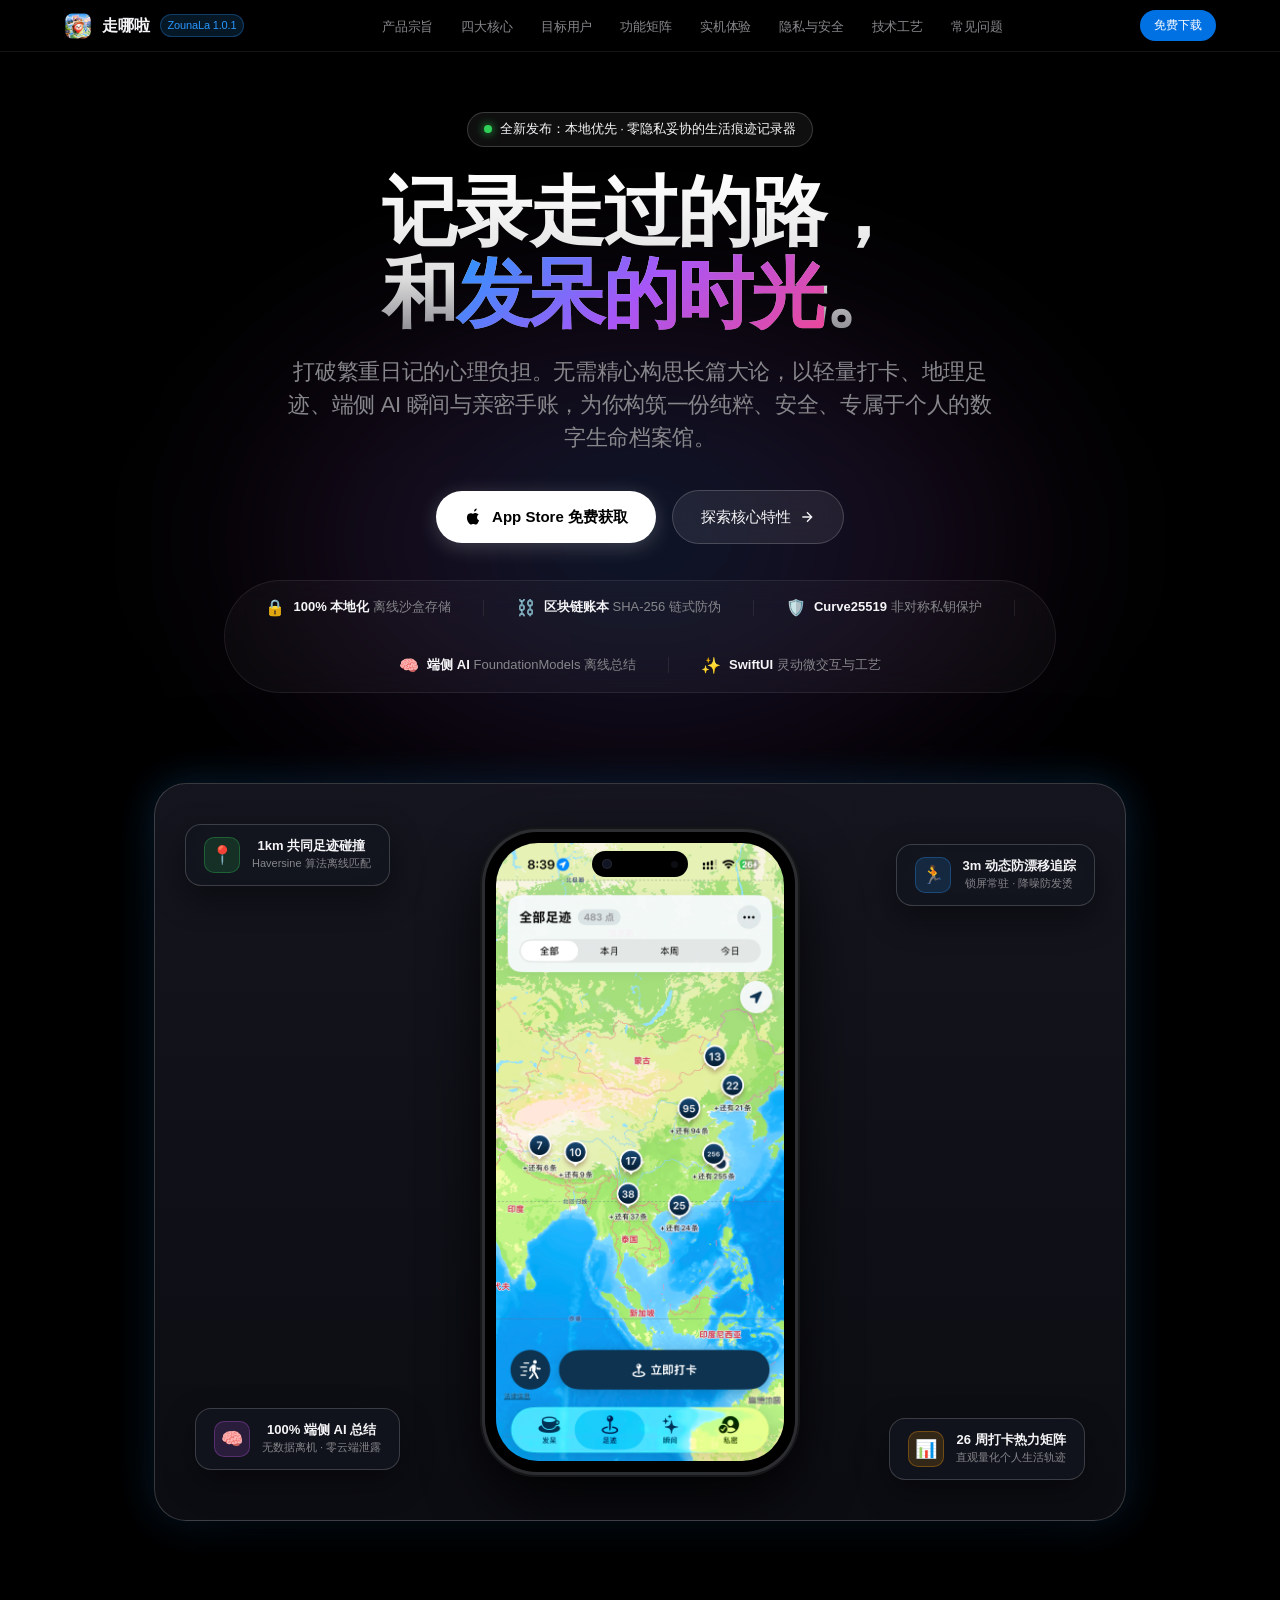
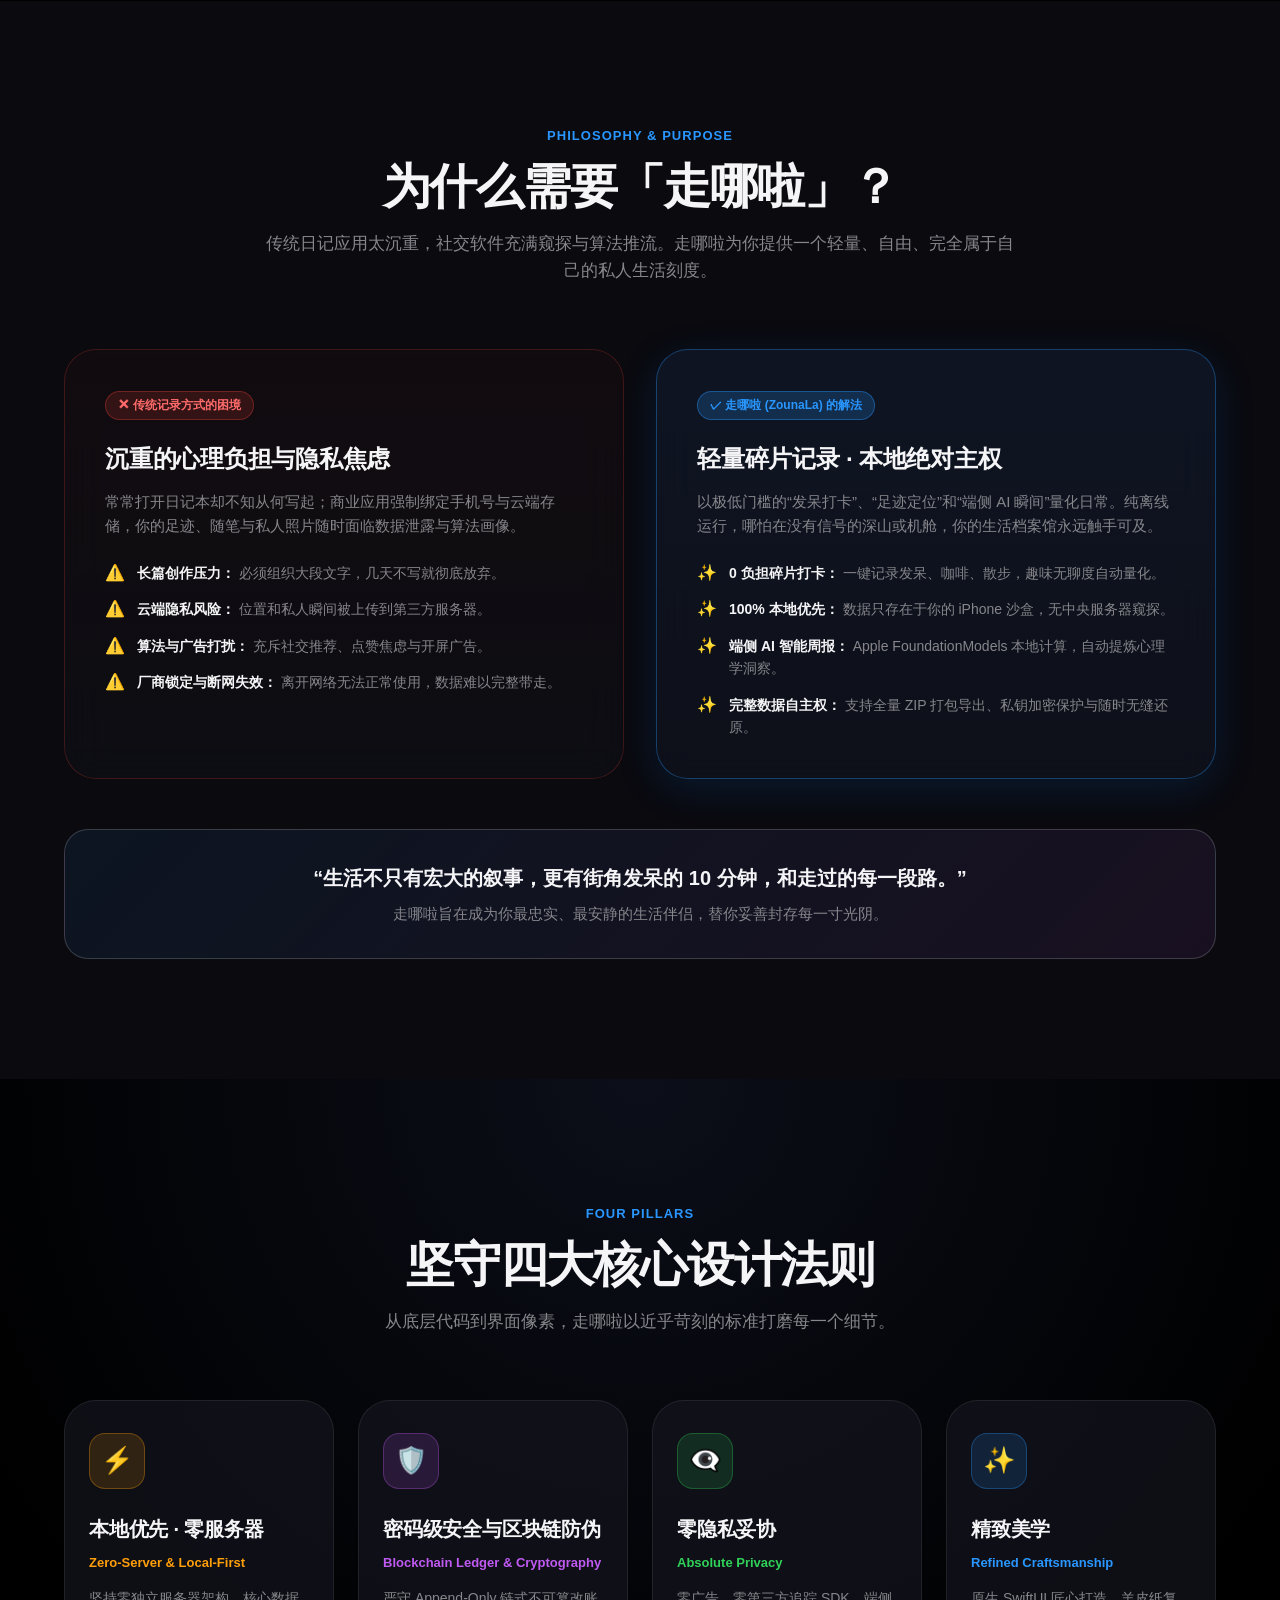
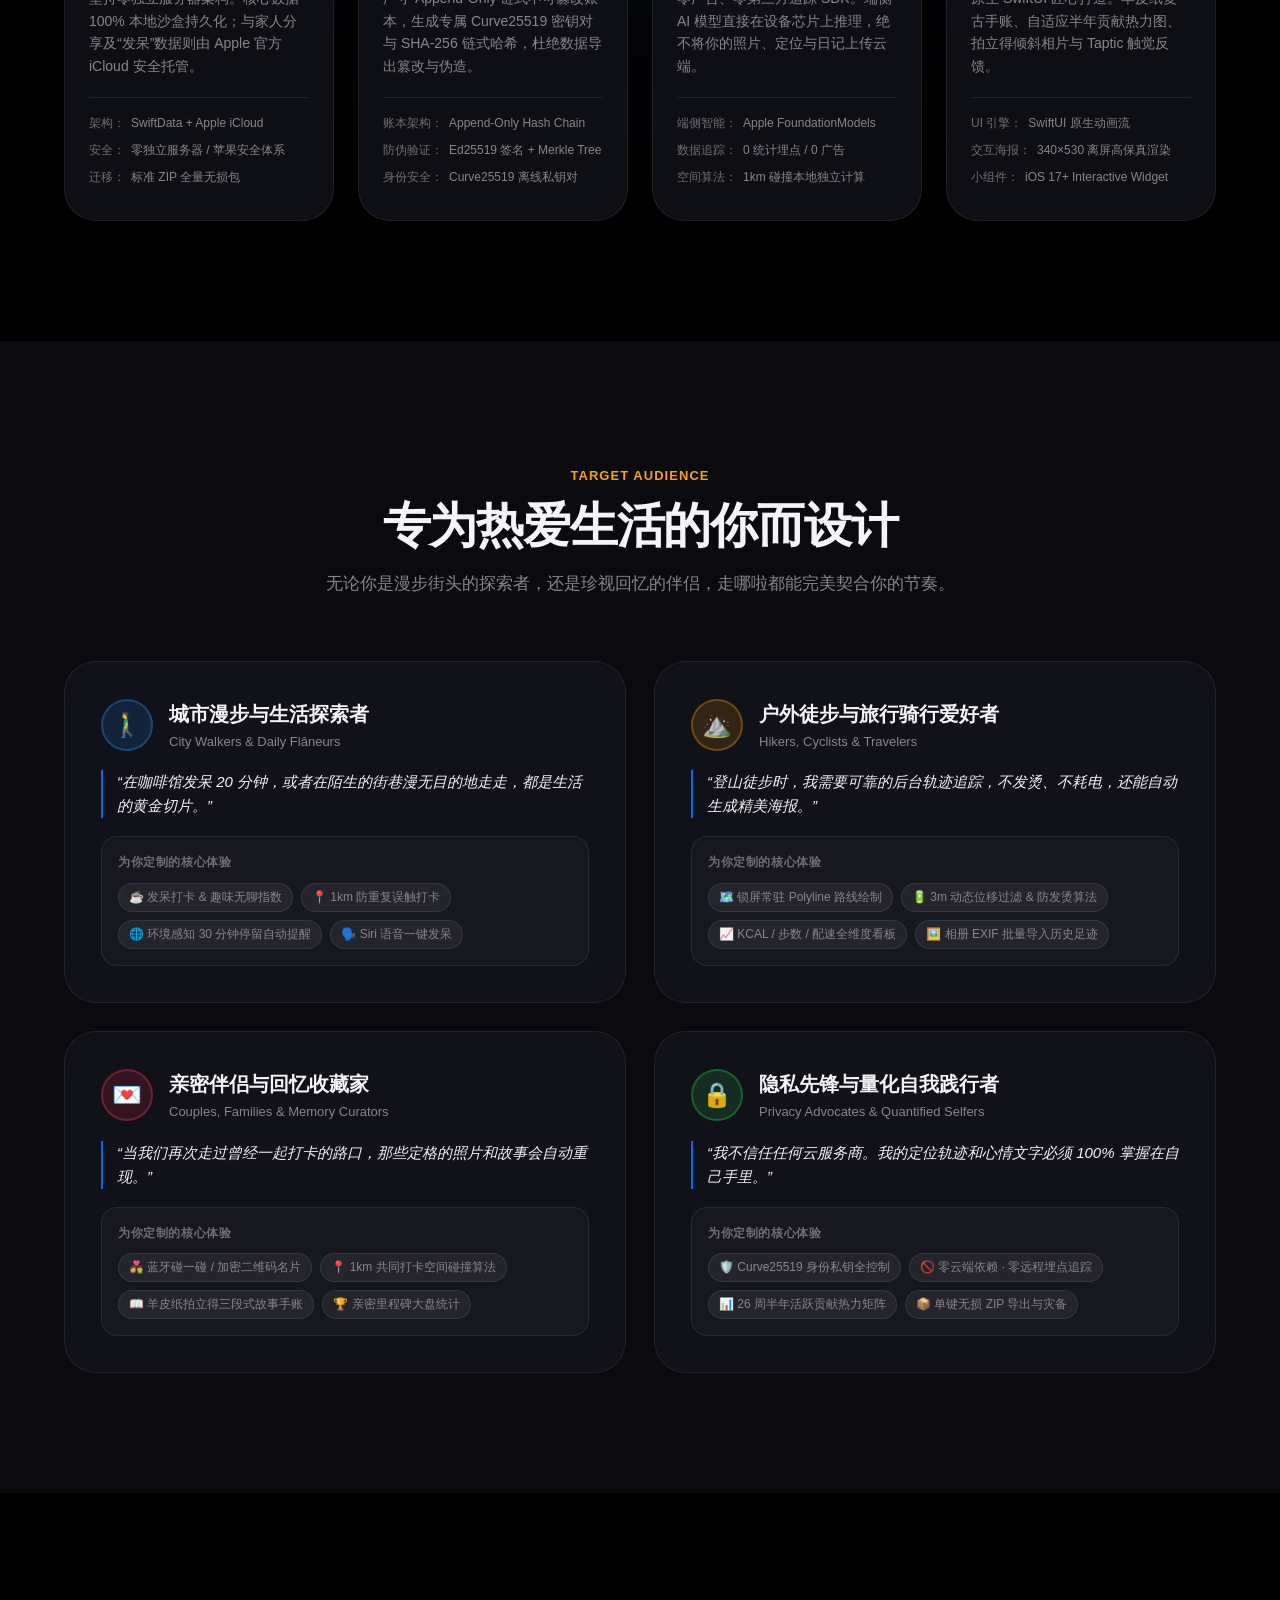
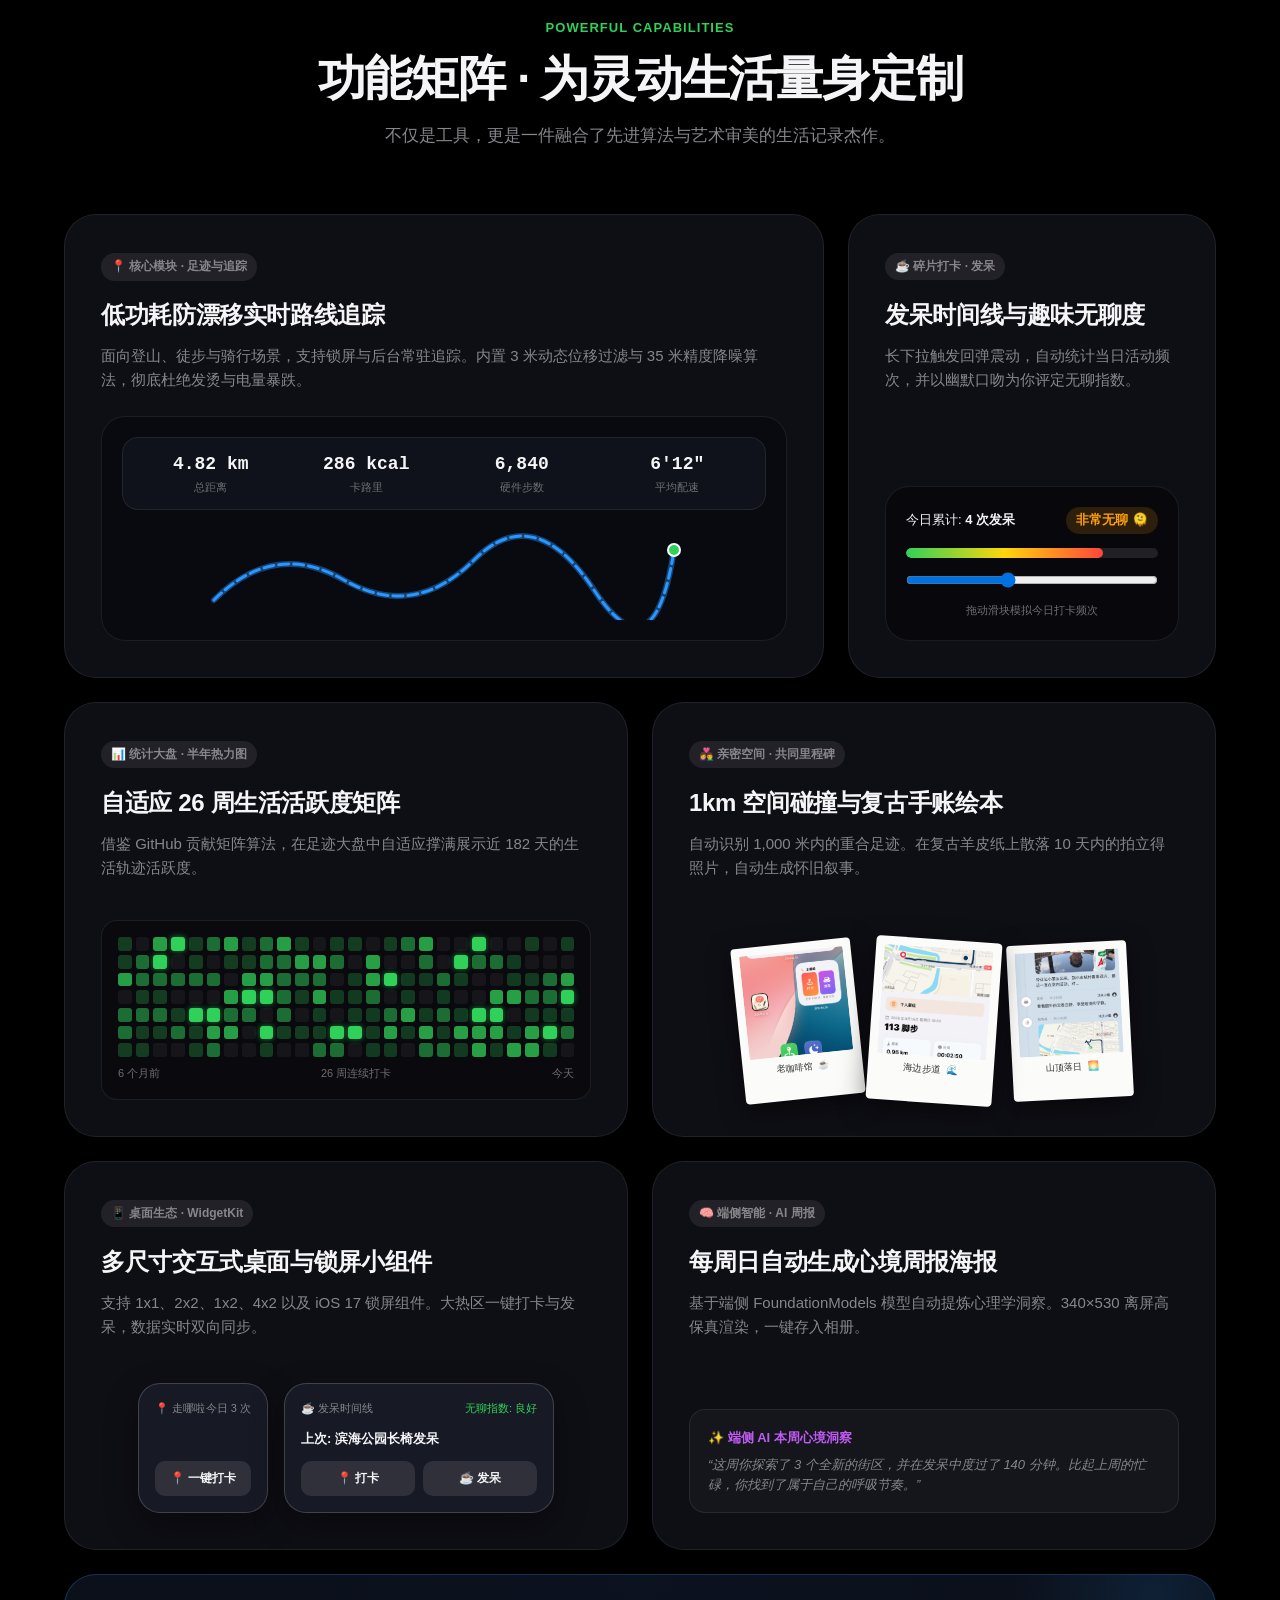
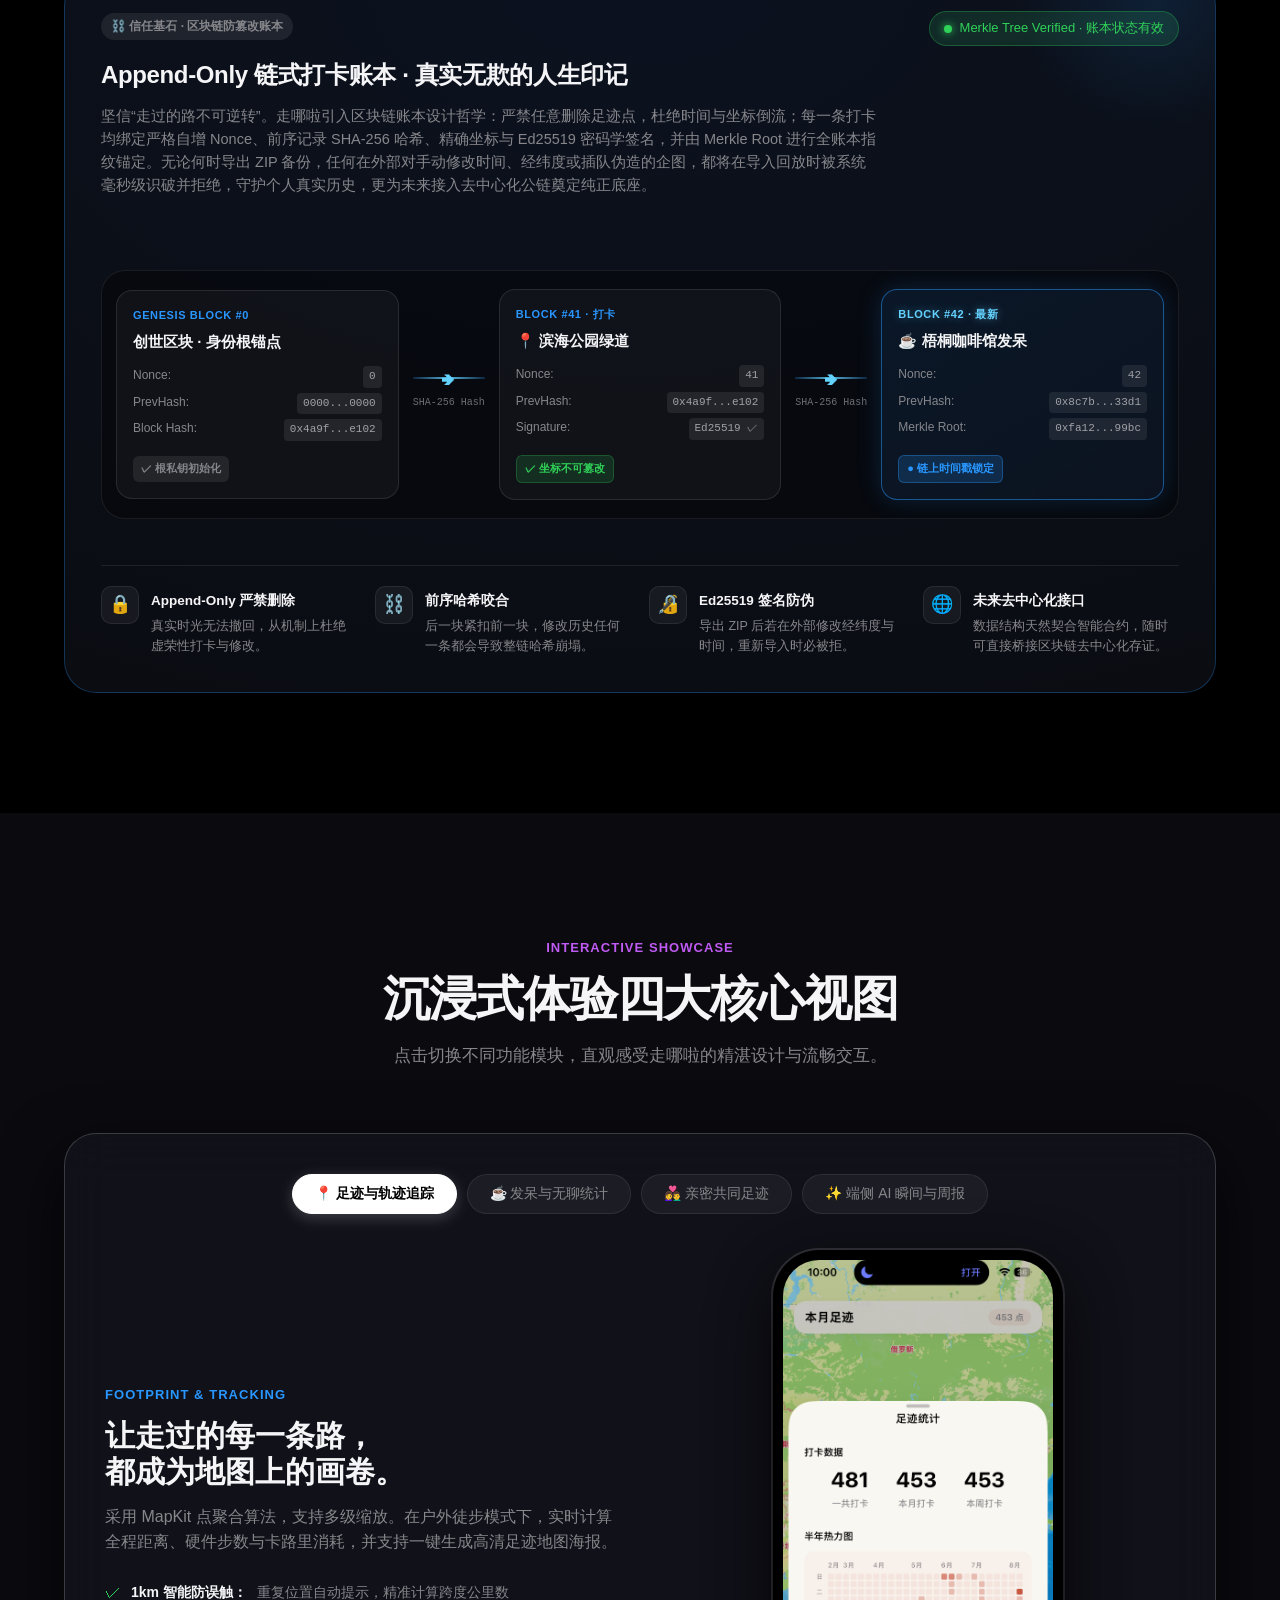
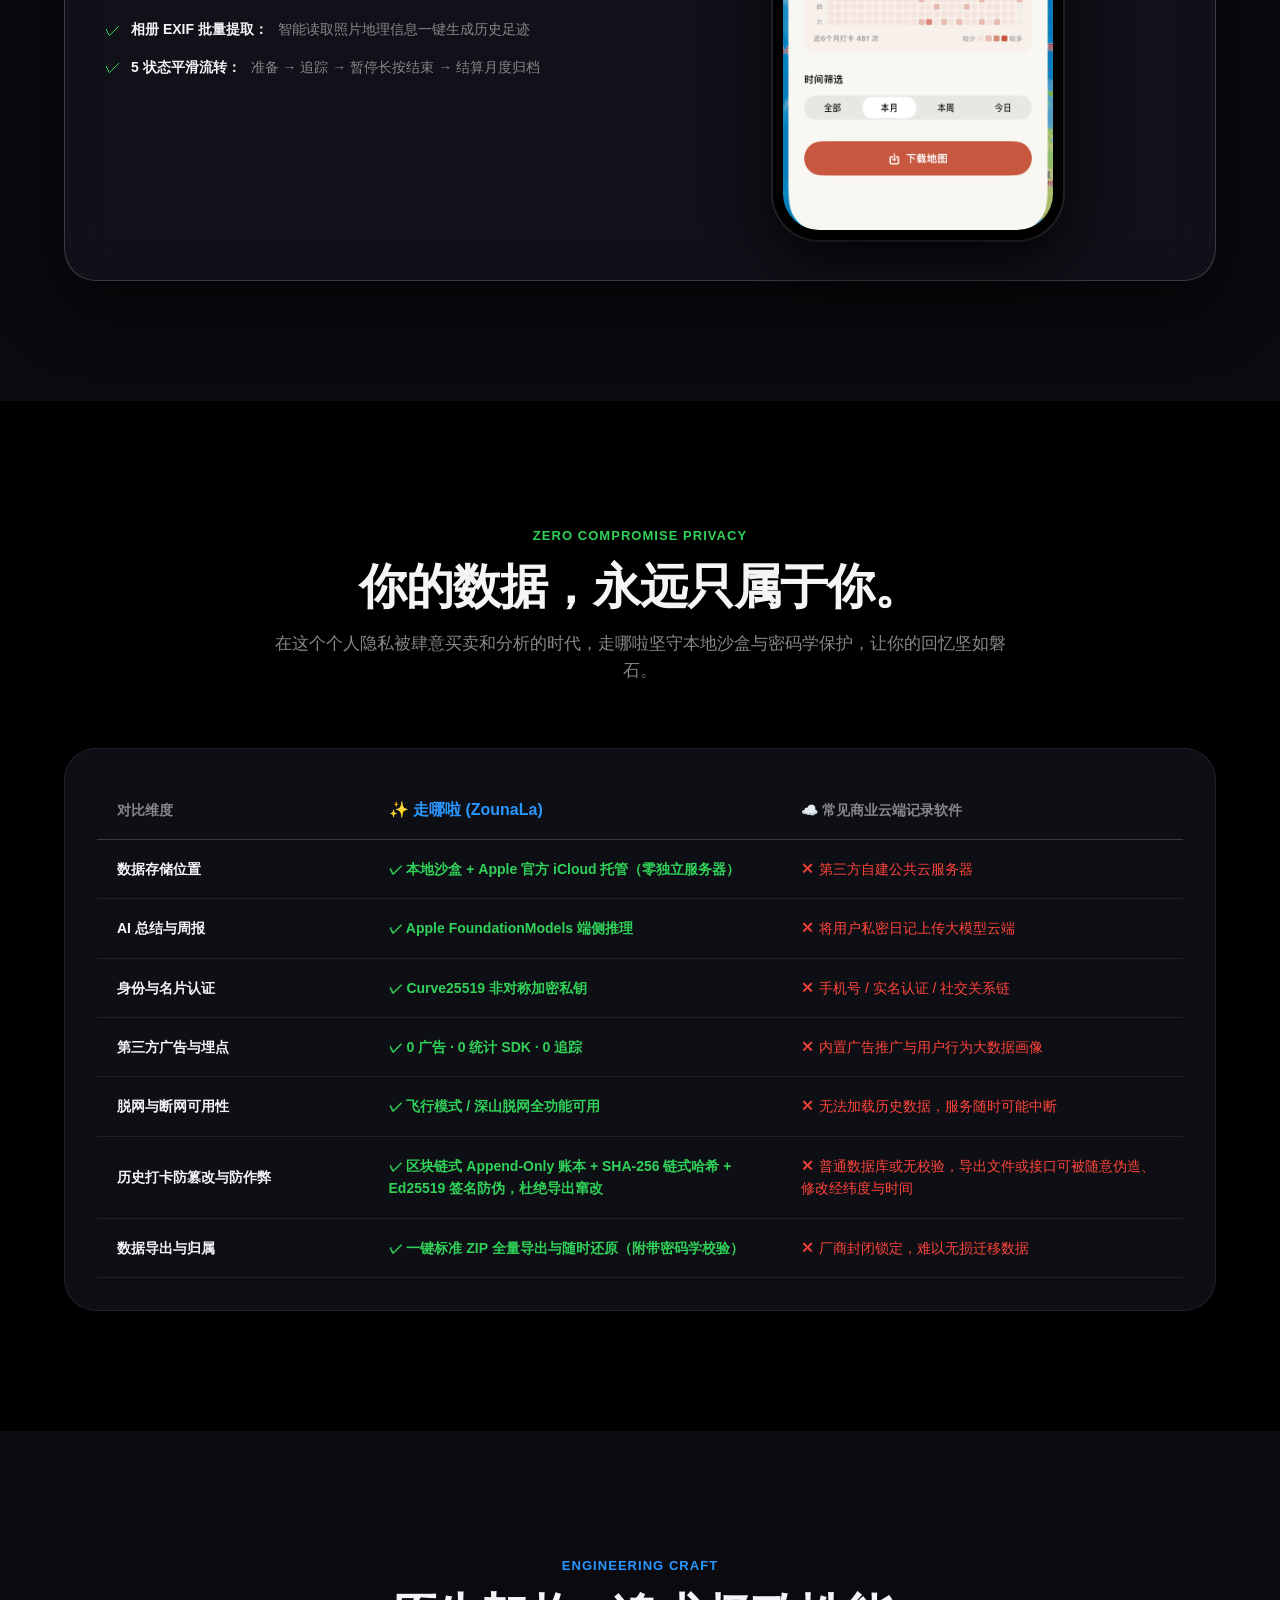
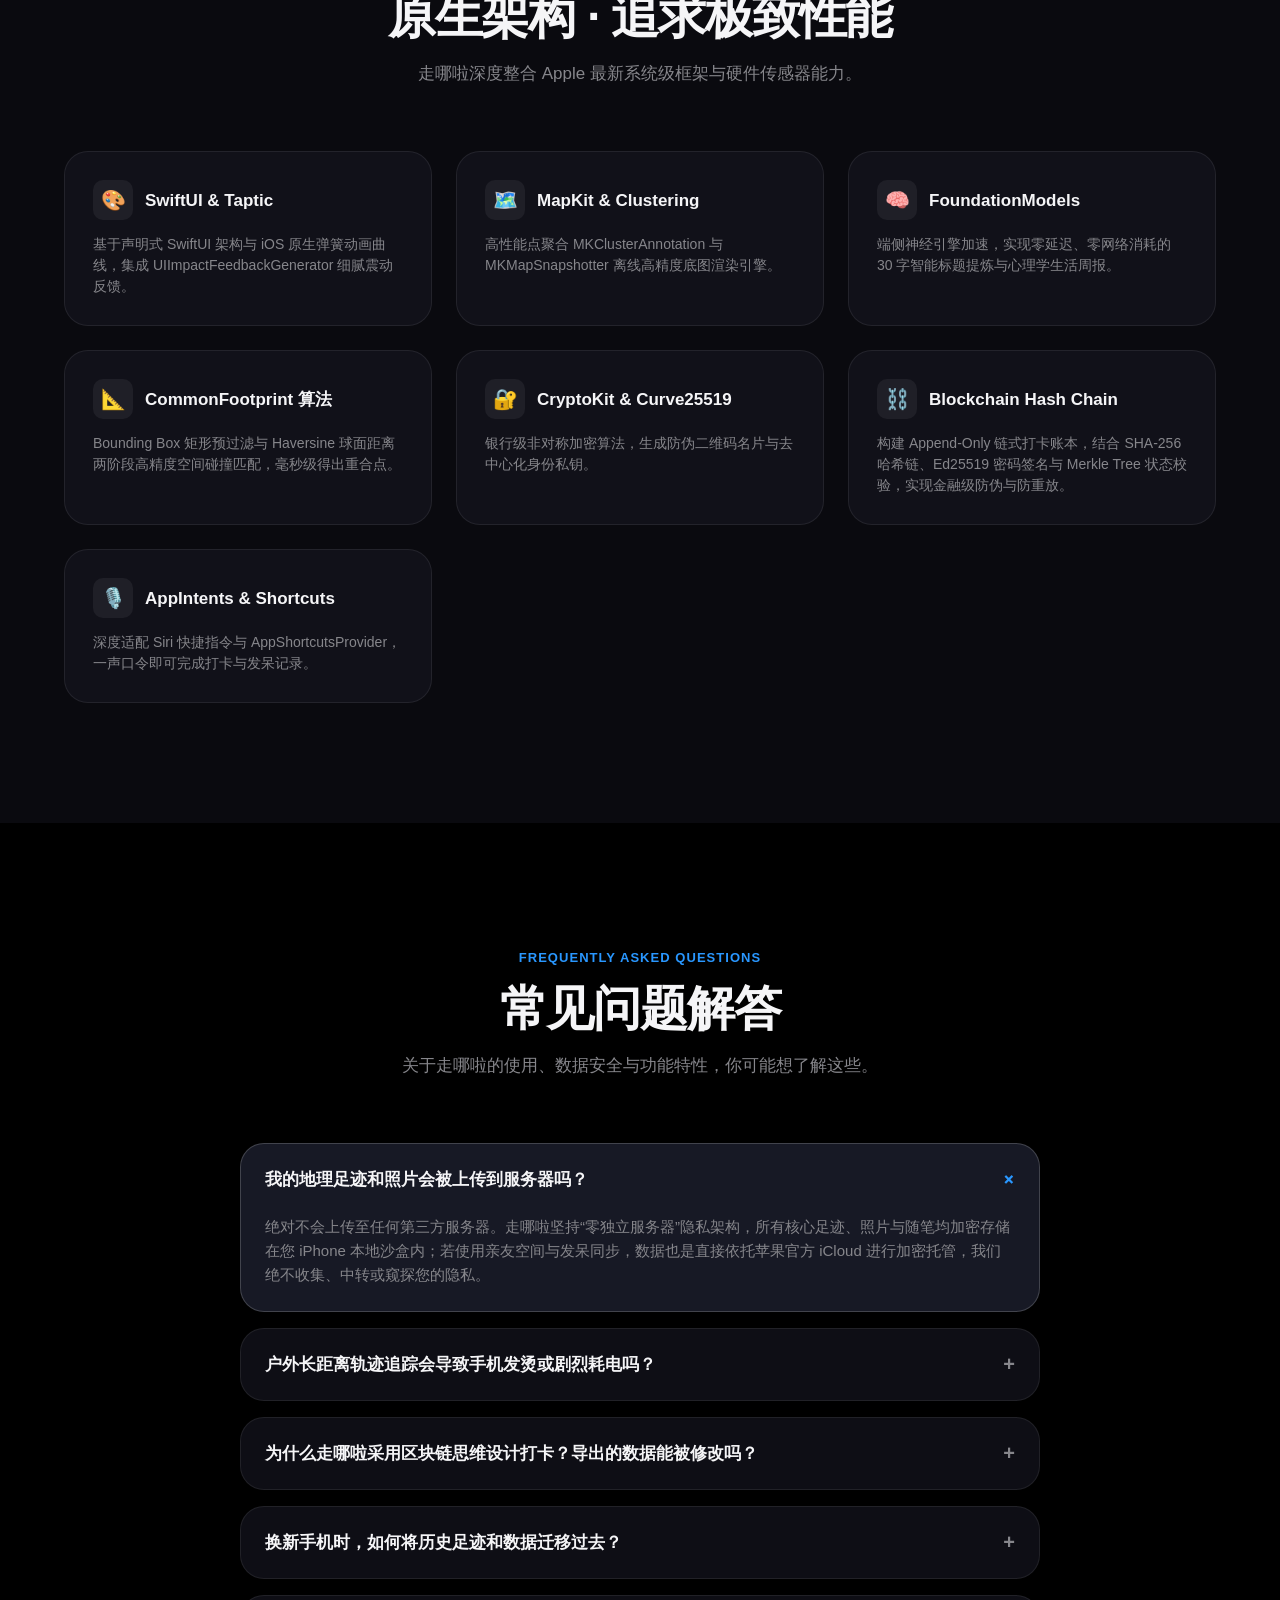
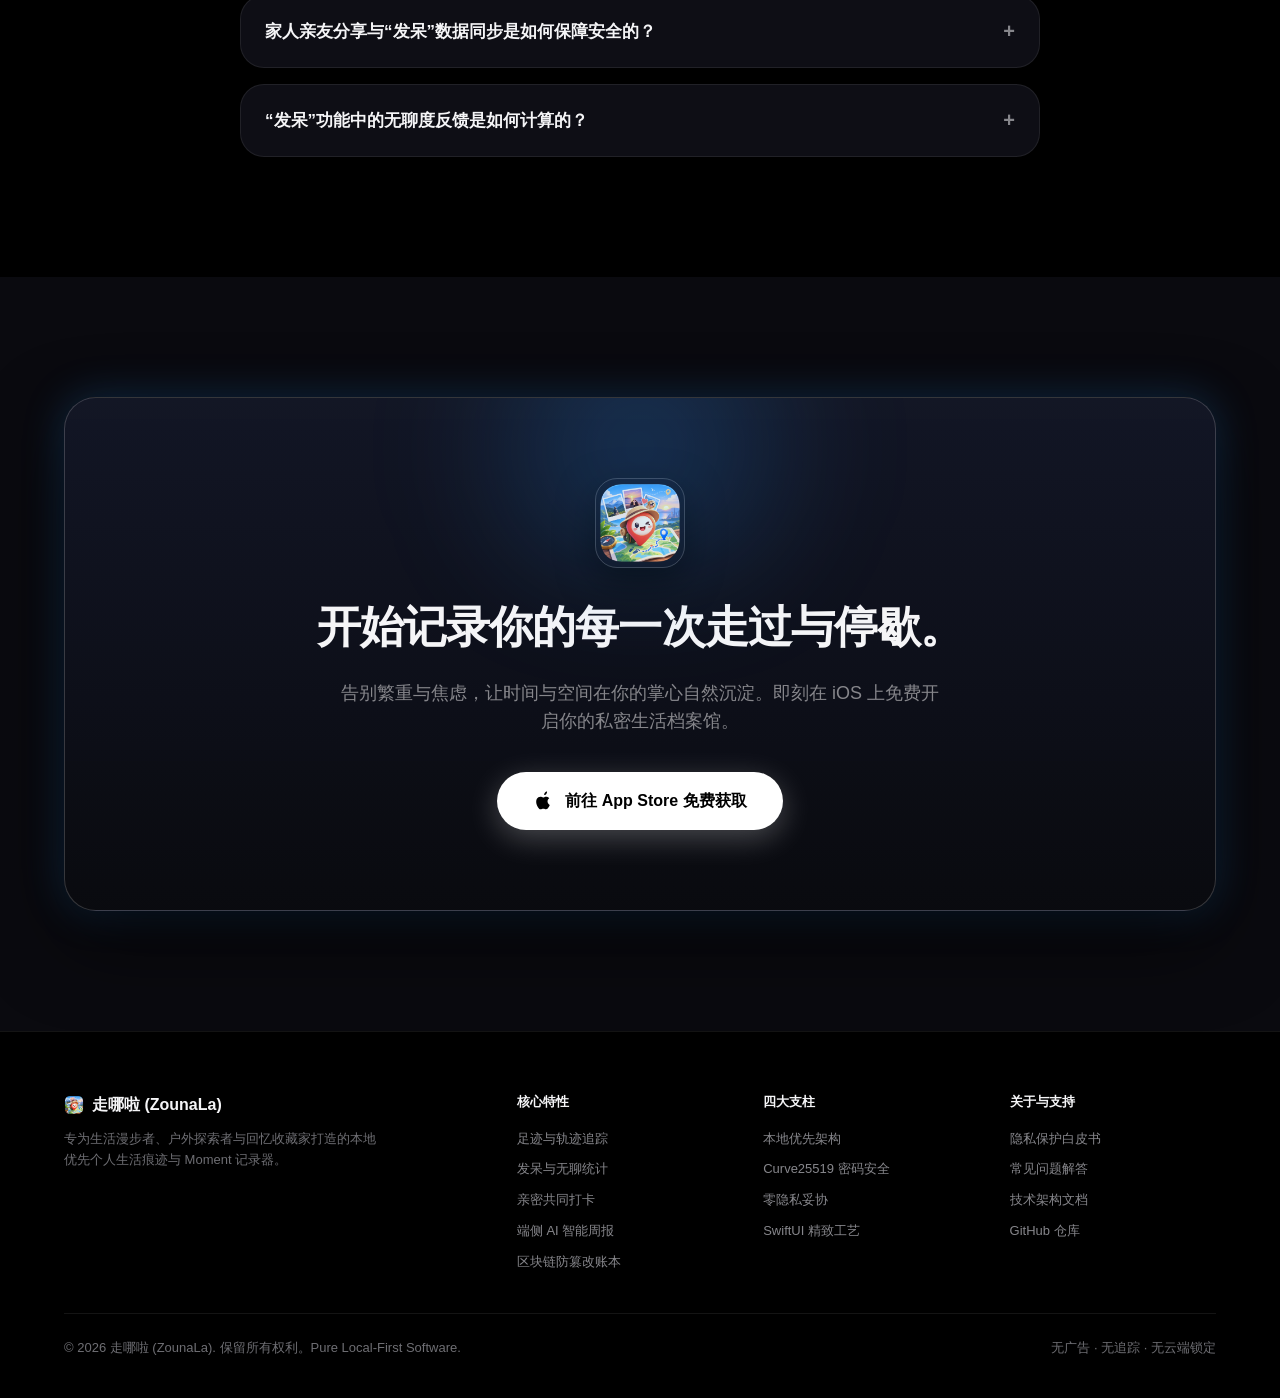
==== commit 95042311: "feat: update homepage content in index.html" ====
--- a/index.html
+++ b/index.html
@@ -13,7 +13,201 @@
   <link rel="apple-touch-icon" href="assets/images/icon.png">
 
   <!-- Styles -->
-  <link rel="stylesheet" href="styles.css">
+  <link rel="stylesheet" href="styles.css?v=2.1">
+  <!-- Blockchain Bento Card Inline Styles (Ensures Zero Cache Delay) -->
+  <style>
+    .bento-blockchain-card {
+      background: radial-gradient(120% 120% at 50% 0%, rgba(18, 28, 48, 0.65) 0%, rgba(12, 14, 20, 0.85) 100%) !important;
+      border: 1px solid rgba(41, 151, 255, 0.28) !important;
+      box-shadow: 0 16px 36px rgba(0, 0, 0, 0.45) !important;
+      position: relative;
+      overflow: hidden;
+    }
+    .bento-blockchain-header {
+      display: flex;
+      justify-content: space-between;
+      align-items: flex-start;
+      flex-wrap: wrap;
+      gap: 16px;
+      margin-bottom: 24px;
+    }
+    .blockchain-status-pill {
+      display: inline-flex;
+      align-items: center;
+      gap: 8px;
+      padding: 6px 14px;
+      background: rgba(48, 209, 88, 0.12);
+      border: 1px solid rgba(48, 209, 88, 0.3);
+      border-radius: 99px;
+      font-size: 13px;
+      font-weight: 500;
+      color: #30d158;
+      backdrop-filter: blur(10px);
+    }
+    .status-dot-green {
+      width: 8px;
+      height: 8px;
+      border-radius: 50%;
+      background: #30d158;
+      box-shadow: 0 0 8px #30d158;
+      animation: pulseDot 2s infinite ease-in-out;
+    }
+    .blockchain-visual-track {
+      display: flex;
+      align-items: center;
+      justify-content: space-between;
+      gap: 14px;
+      margin: 24px 0;
+      overflow-x: auto;
+      padding: 18px 14px;
+      background: rgba(0, 0, 0, 0.35);
+      border: 1px solid var(--border-subtle);
+      border-radius: var(--radius-lg);
+      scrollbar-width: thin;
+    }
+    .bc-block-node {
+      flex: 1;
+      min-width: 230px;
+      background: rgba(255, 255, 255, 0.04);
+      border: 1px solid rgba(255, 255, 255, 0.1);
+      border-radius: var(--radius-md);
+      padding: 16px;
+      position: relative;
+      transition: all 0.28s cubic-bezier(0.16, 1, 0.3, 1);
+    }
+    .bc-block-node:hover {
+      border-color: rgba(41, 151, 255, 0.45);
+      transform: translateY(-2px);
+      background: rgba(255, 255, 255, 0.06);
+      box-shadow: 0 10px 24px rgba(0, 0, 0, 0.4);
+    }
+    .bc-block-node.active-glow {
+      background: linear-gradient(145deg, rgba(41, 151, 255, 0.1) 0%, rgba(15, 24, 40, 0.7) 100%);
+      border-color: rgba(41, 151, 255, 0.5);
+      box-shadow: 0 0 24px rgba(41, 151, 255, 0.18);
+    }
+    .bc-block-badge {
+      font-size: 11px;
+      font-weight: 700;
+      text-transform: uppercase;
+      color: var(--apple-blue-light);
+      letter-spacing: 0.6px;
+      margin-bottom: 6px;
+    }
+    .bc-block-badge.glow {
+      color: #64d2ff;
+      text-shadow: 0 0 10px rgba(100, 210, 255, 0.45);
+    }
+    .bc-block-title {
+      font-size: 15px;
+      font-weight: 600;
+      color: var(--text-primary);
+      margin-bottom: 12px;
+    }
+    .bc-kv-row {
+      display: flex;
+      justify-content: space-between;
+      font-size: 12px;
+      color: var(--text-secondary);
+      margin-bottom: 5px;
+    }
+    .bc-kv-row code {
+      font-family: ui-monospace, SFMono-Regular, Menlo, Monaco, Consolas, monospace;
+      color: #a1a1a6;
+      background: rgba(255, 255, 255, 0.08);
+      padding: 2px 6px;
+      border-radius: 4px;
+      font-size: 11px;
+    }
+    .bc-chip {
+      margin-top: 10px;
+      font-size: 11px;
+      padding: 4px 8px;
+      border-radius: 6px;
+      display: inline-flex;
+      align-items: center;
+      gap: 4px;
+      font-weight: 600;
+    }
+    .bc-chip.secure {
+      background: rgba(255, 255, 255, 0.08);
+      color: var(--text-secondary);
+    }
+    .bc-chip.verified {
+      background: rgba(48, 209, 88, 0.15);
+      color: #30d158;
+      border: 1px solid rgba(48, 209, 88, 0.25);
+    }
+    .bc-chip.active {
+      background: rgba(41, 151, 255, 0.18);
+      color: #2997ff;
+      border: 1px solid rgba(41, 151, 255, 0.35);
+    }
+    .bc-chain-link {
+      display: flex;
+      flex-direction: column;
+      align-items: center;
+      justify-content: center;
+      min-width: 72px;
+      flex-shrink: 0;
+      position: relative;
+    }
+    .bc-link-line {
+      width: 100%;
+      height: 2px;
+      background: linear-gradient(90deg, rgba(41, 151, 255, 0.2), rgba(100, 210, 255, 0.85), rgba(41, 151, 255, 0.2));
+      position: relative;
+    }
+    .bc-link-arrow {
+      font-size: 13px;
+      color: #64d2ff;
+      margin-top: -8px;
+    }
+    .bc-link-tag {
+      font-size: 10px;
+      color: var(--text-tertiary);
+      font-family: ui-monospace, SFMono-Regular, monospace;
+      margin-top: 4px;
+    }
+    .blockchain-features-grid {
+      display: grid;
+      grid-template-columns: repeat(4, 1fr);
+      gap: 18px;
+      margin-top: 22px;
+      padding-top: 20px;
+      border-top: 1px solid var(--border-subtle);
+    }
+    .bc-feat-item {
+      display: flex;
+      gap: 12px;
+      align-items: flex-start;
+    }
+    .bc-feat-icon {
+      font-size: 18px;
+      flex-shrink: 0;
+      width: 38px;
+      height: 38px;
+      border-radius: 10px;
+      background: rgba(255, 255, 255, 0.05);
+      border: 1px solid rgba(255, 255, 255, 0.08);
+      display: flex;
+      align-items: center;
+      justify-content: center;
+    }
+    @media (max-width: 900px) {
+      .blockchain-features-grid {
+        grid-template-columns: repeat(2, 1fr);
+      }
+    }
+    @media (max-width: 600px) {
+      .blockchain-features-grid {
+        grid-template-columns: 1fr;
+      }
+      .bento-blockchain-header {
+        flex-direction: column;
+      }
+    }
+  </style>
 </head>
 <body>
 
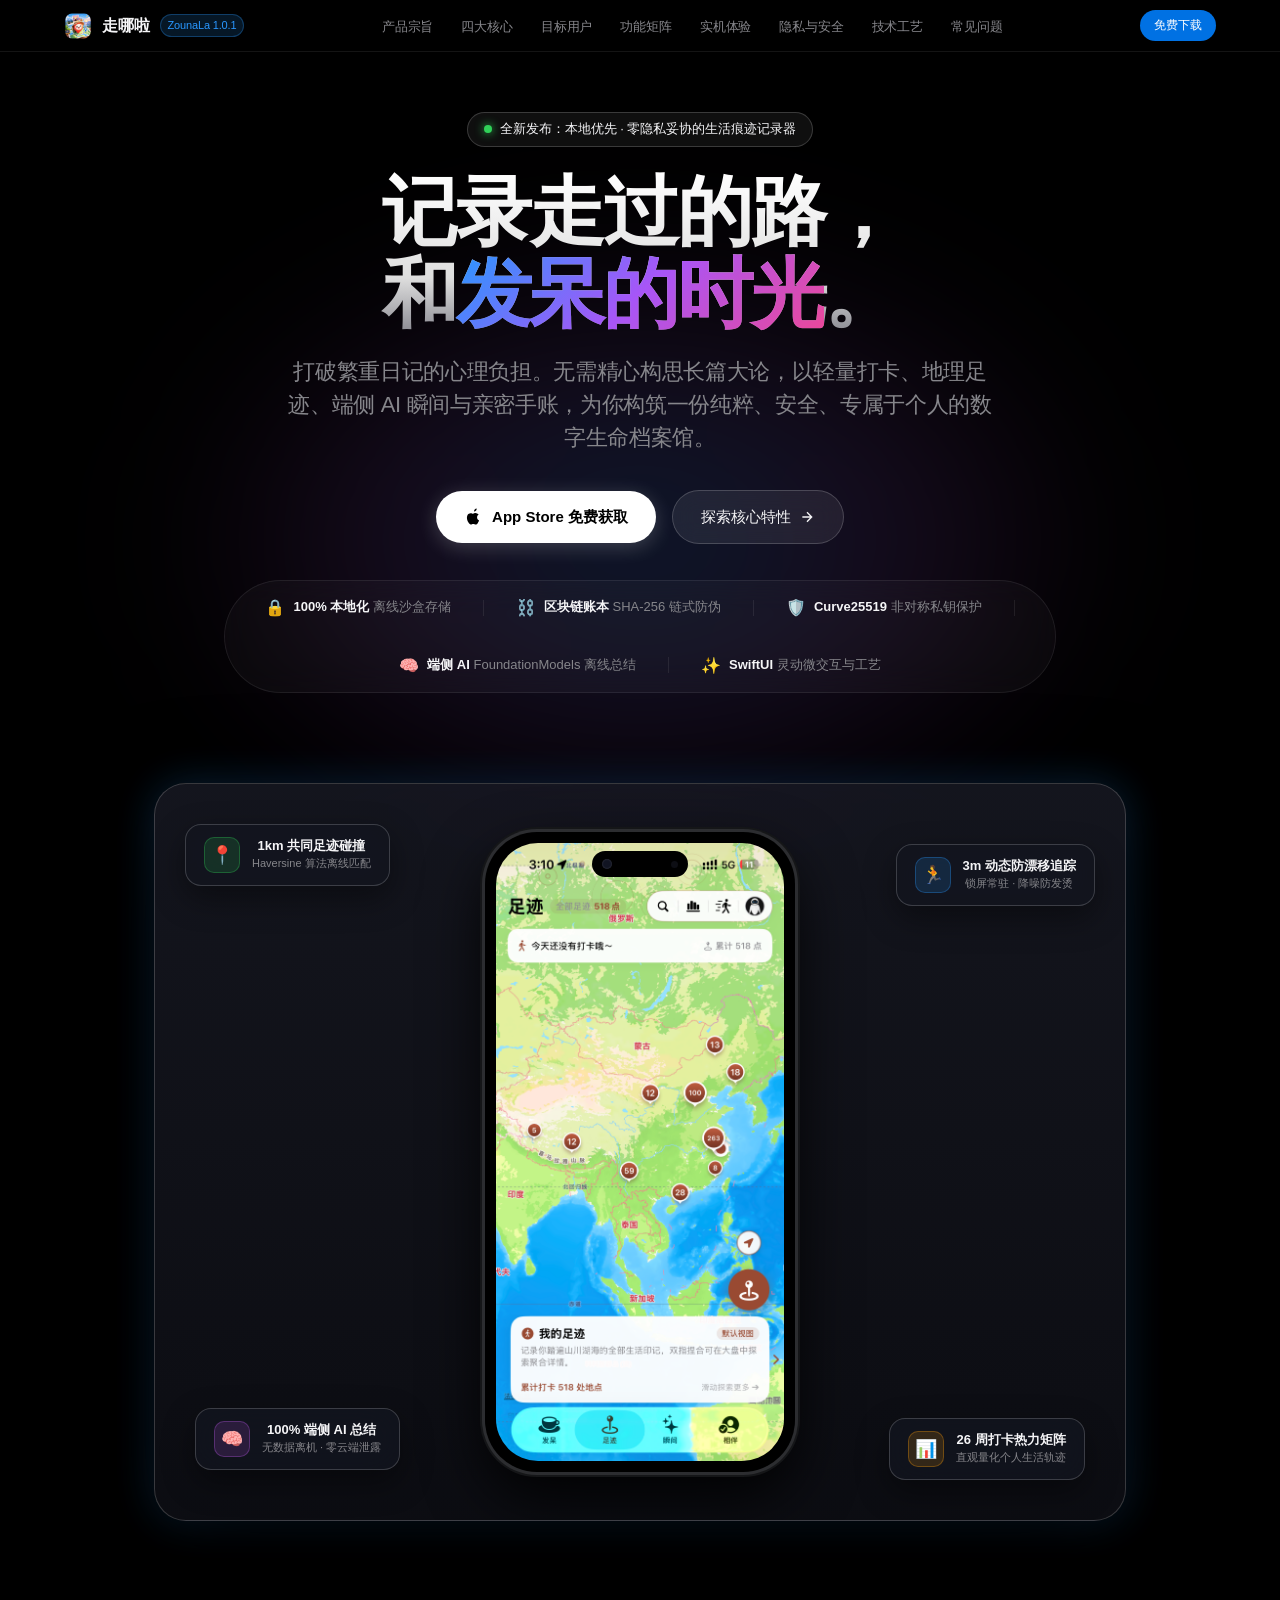
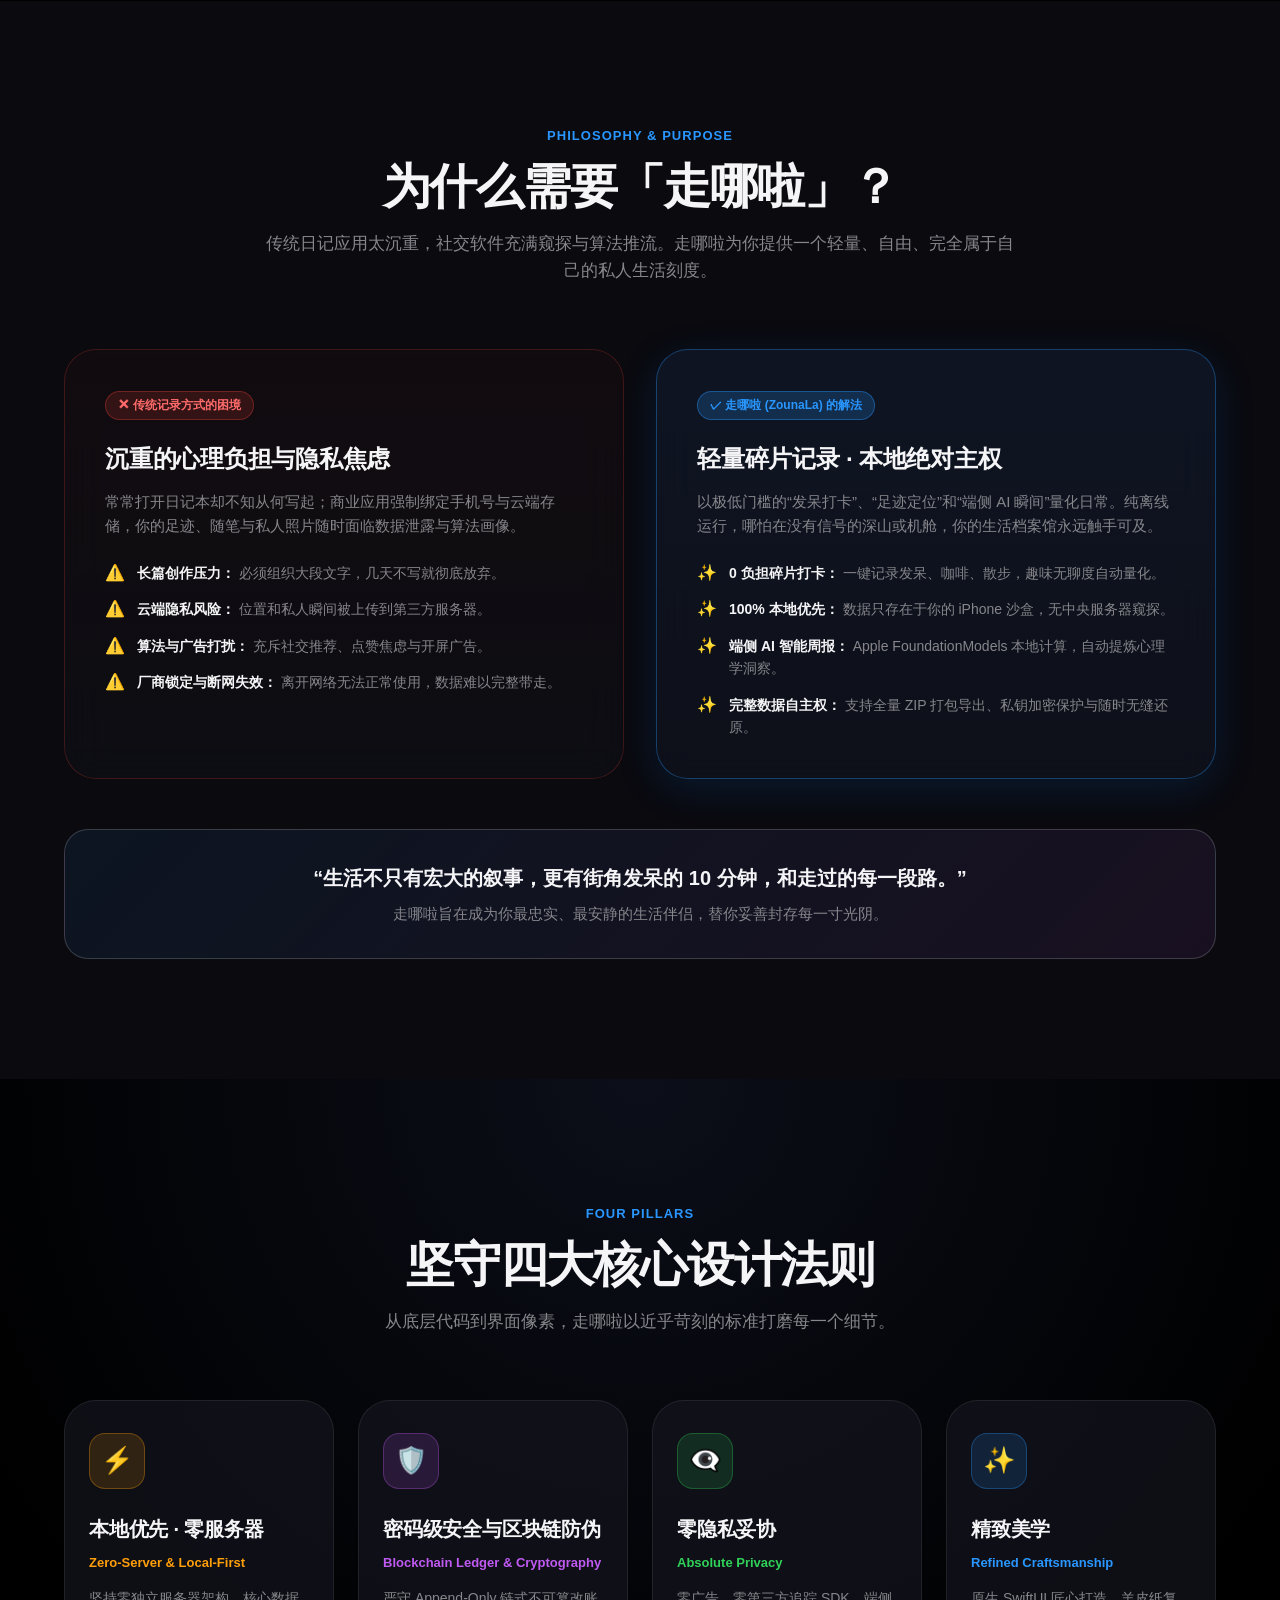
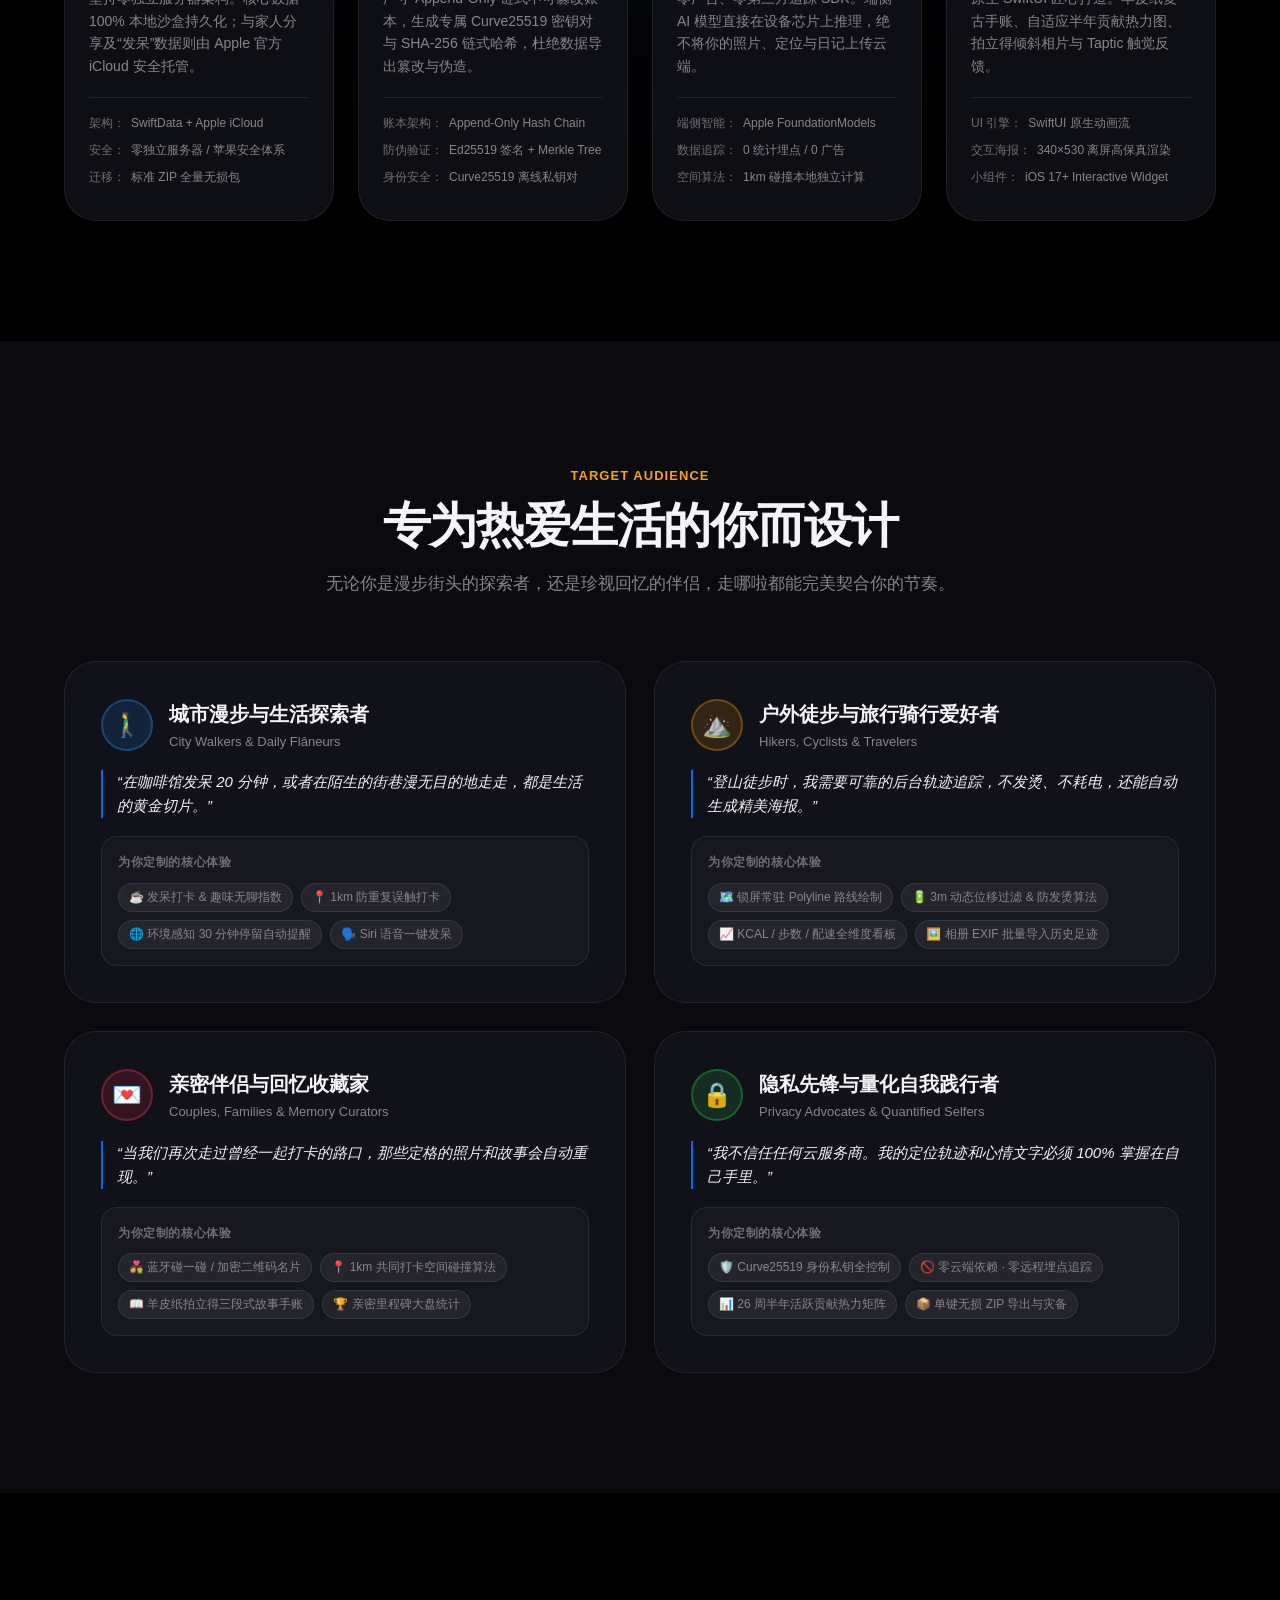
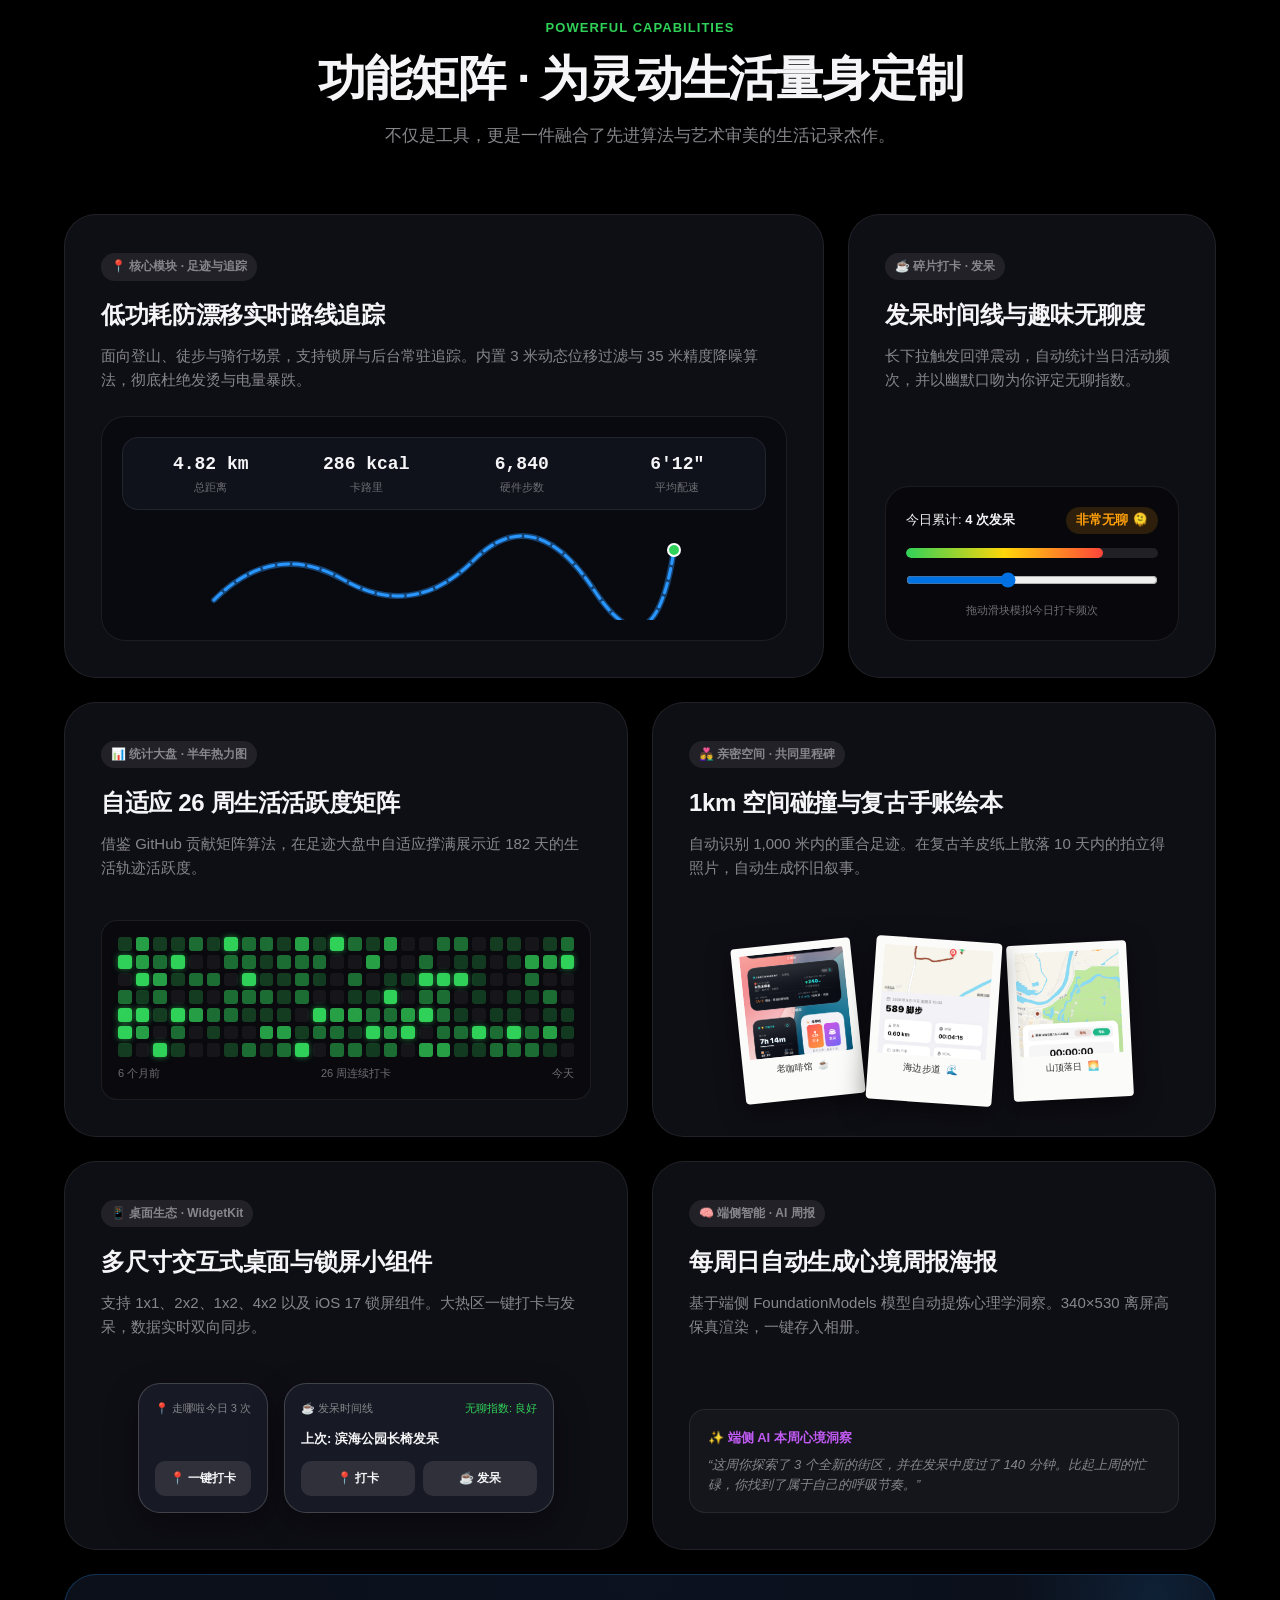
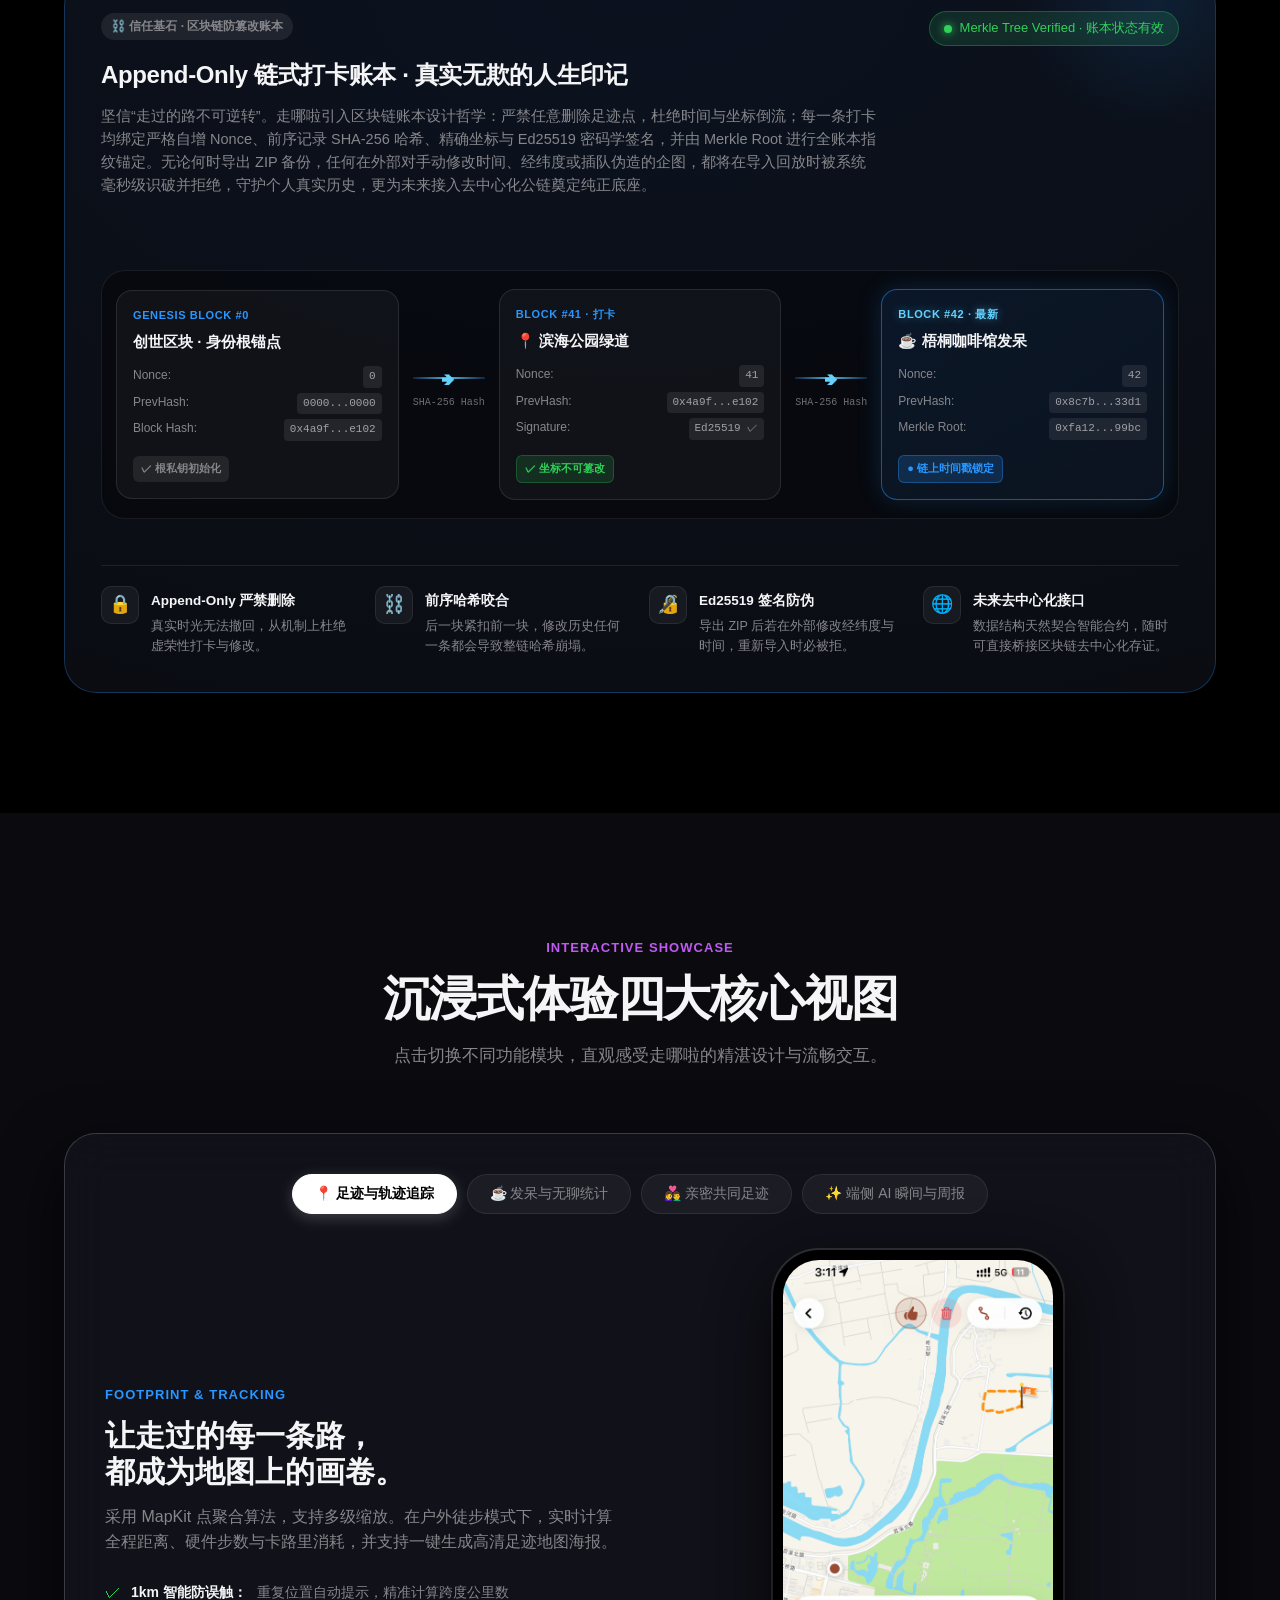
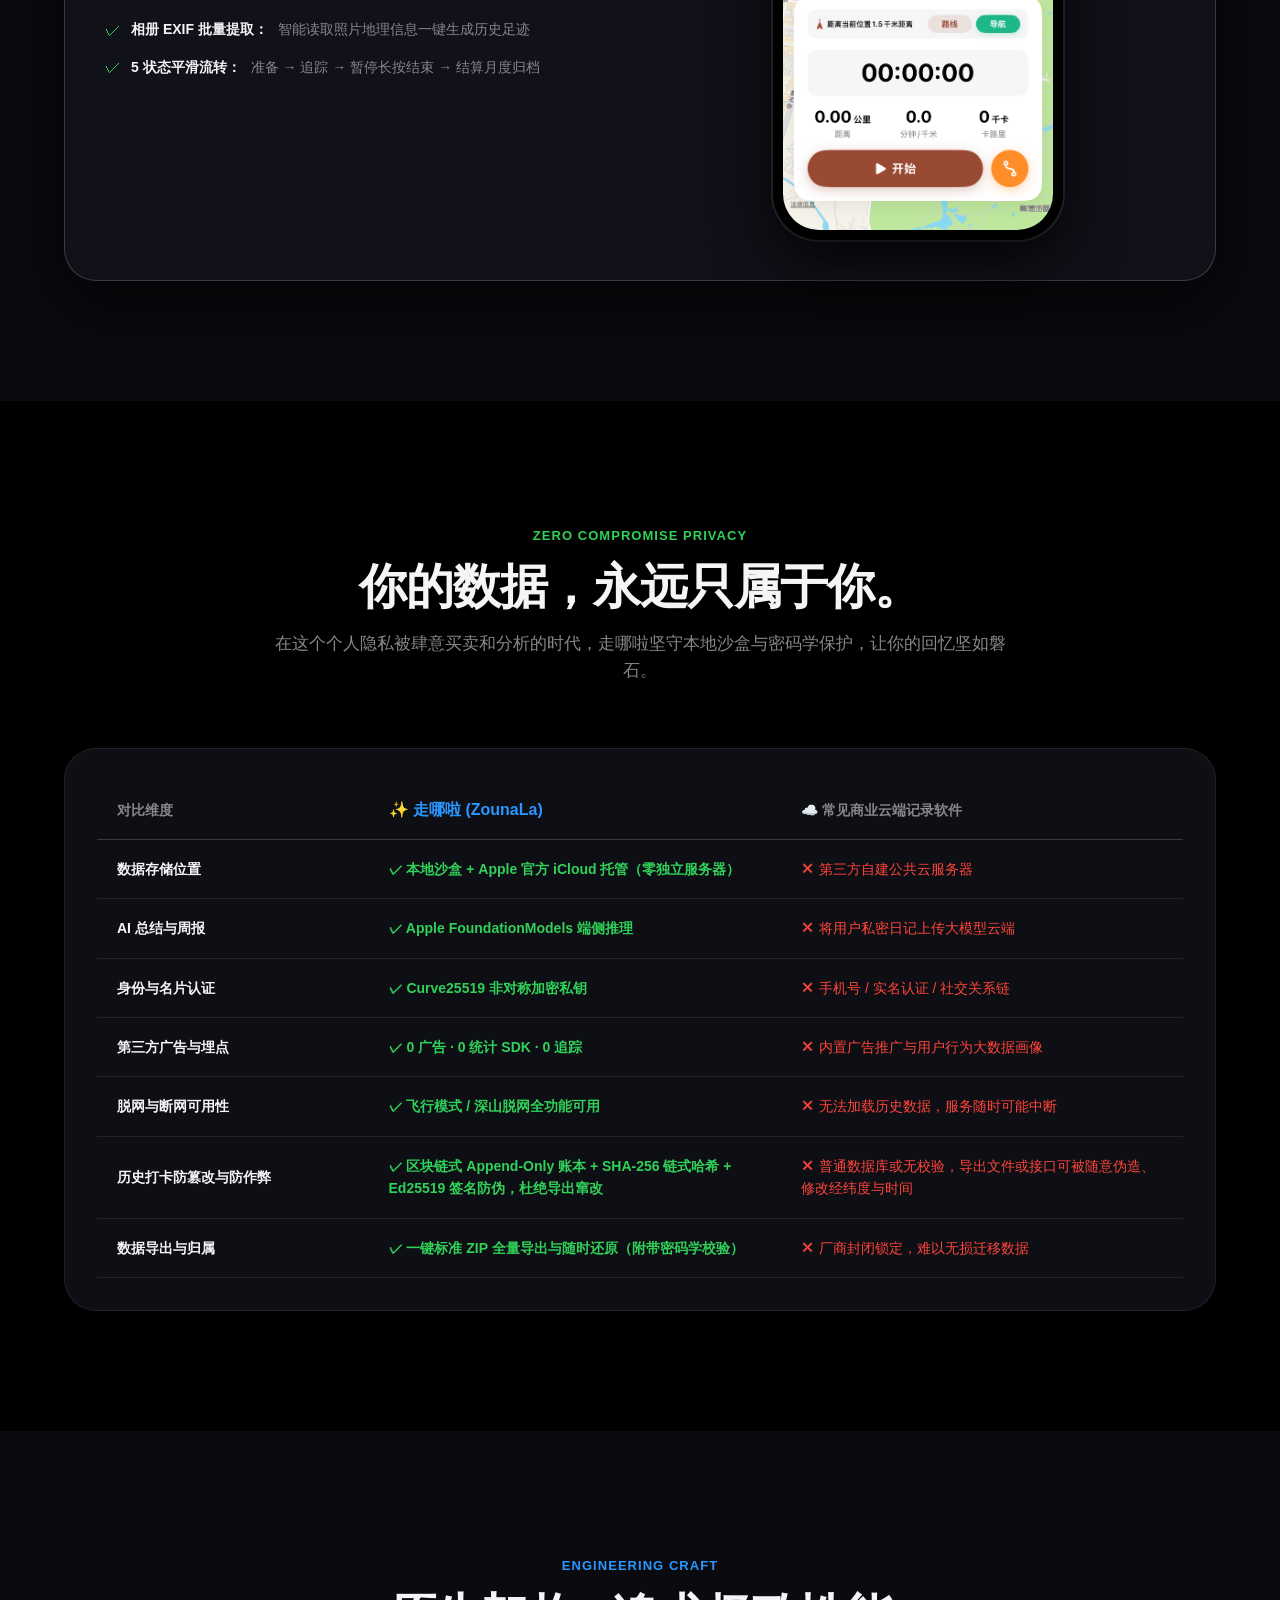
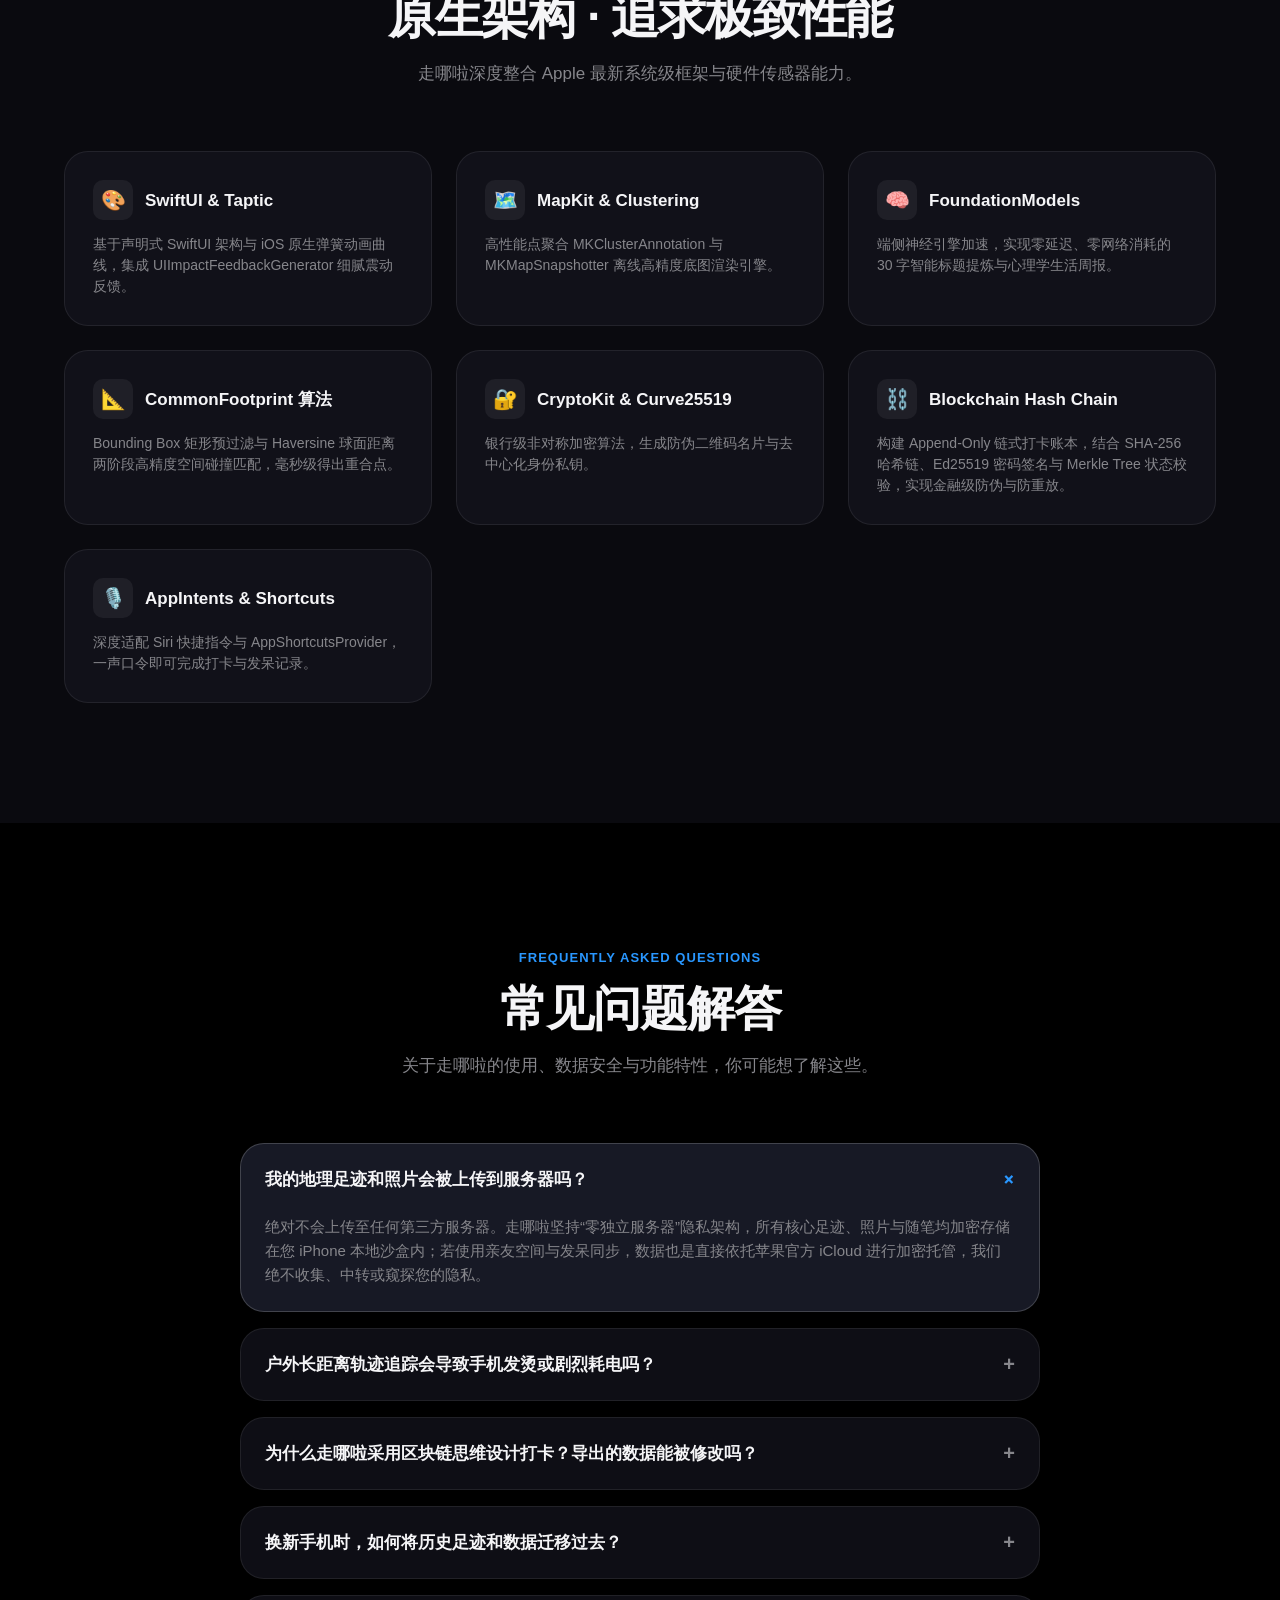
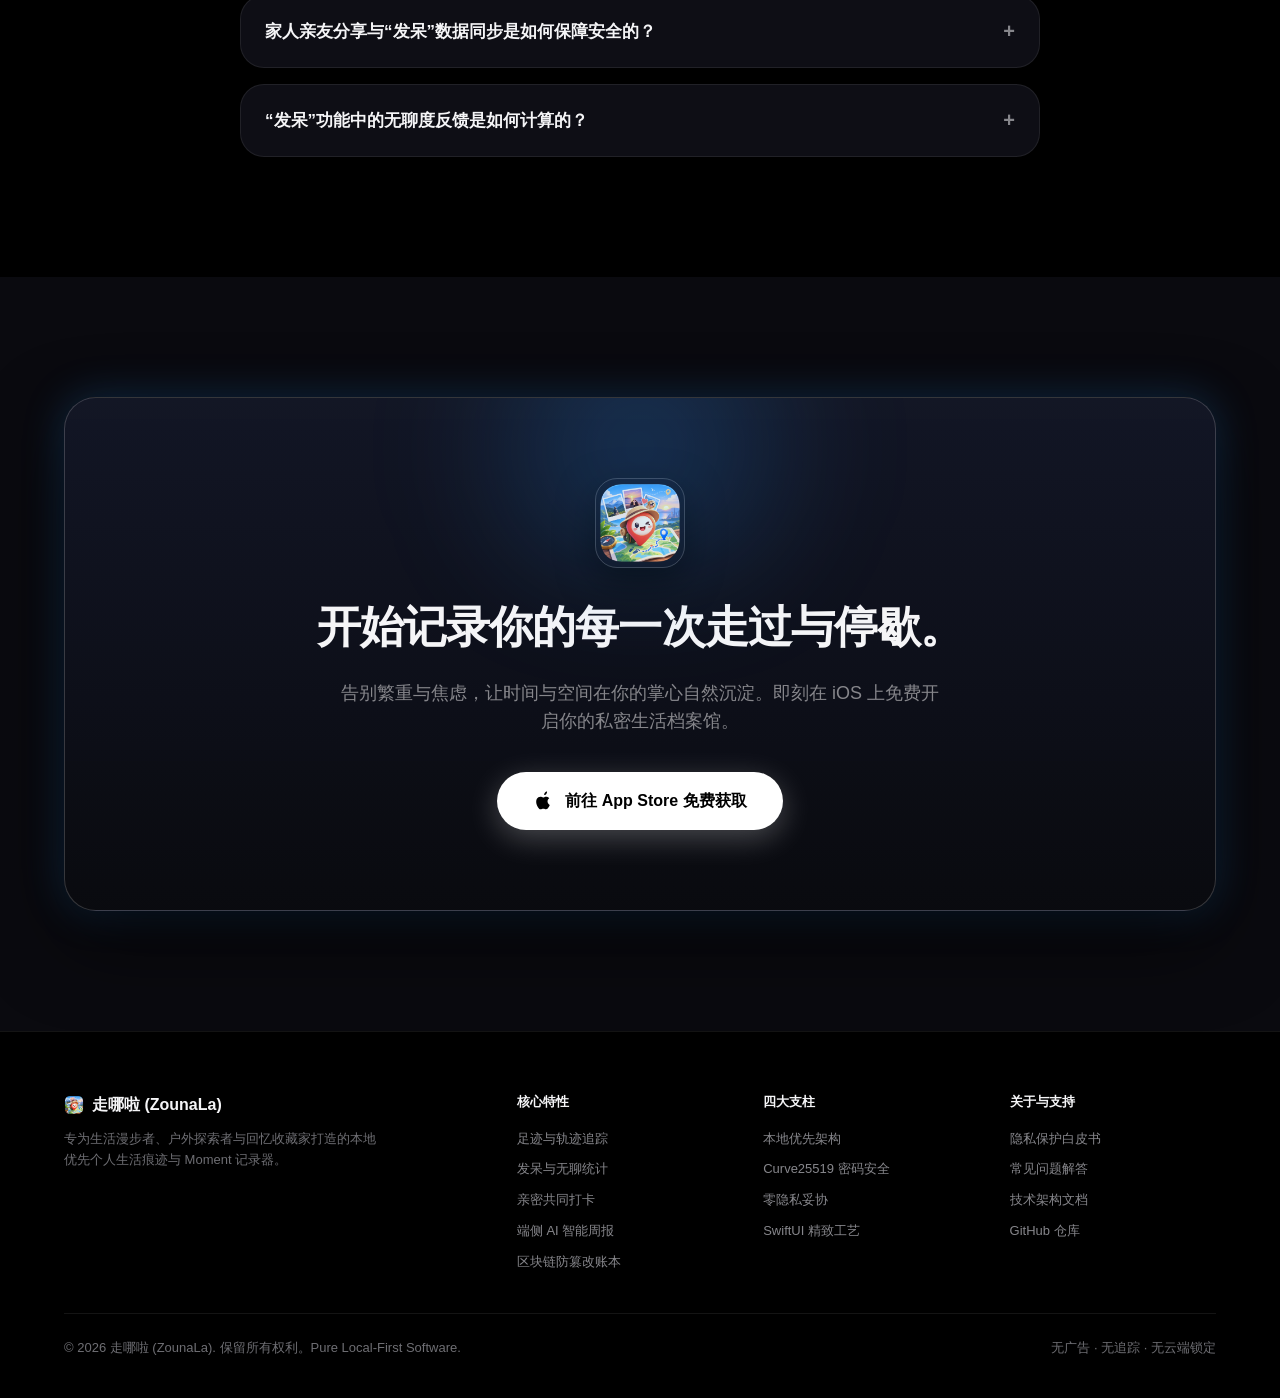
==== commit 2393be2f: "fix: update homepage layout and styling in index.html" ====
--- a/index.html
+++ b/index.html
@@ -1,10 +1,12 @@
 <!DOCTYPE html>
 <html lang="zh-CN">
+
 <head>
   <meta charset="UTF-8">
   <meta name="viewport" content="width=device-width, initial-scale=1.0">
   <title>走哪啦 (ZounaLa) - 个人生活痕迹与Moment记录器 | 本地优先 · 绝对隐私 · 极致工艺</title>
-  <meta name="description" content="走哪啦 (ZounaLa) 是一款专为生活漫步者、户外探索者与回忆收藏家打造的 iOS 本地优先生活记录器。记录发呆时刻、地理足迹、灵光瞬间与亲密里程碑，零云端追踪，数据完全归你所有。">
+  <meta name="description"
+    content="走哪啦 (ZounaLa) 是一款专为生活漫步者、户外探索者与回忆收藏家打造的 iOS 本地优先生活记录器。记录发呆时刻、地理足迹、灵光瞬间与亲密里程碑，零云端追踪，数据完全归你所有。">
   <meta name="keywords" content="走哪啦, ZounaLa, 生活记录, 地理足迹, 轨迹追踪, 发呆打卡, 亲密共同足迹, 本地优先, 隐私保护, iOS App, SwiftUI">
   <meta name="theme-color" content="#000000">
 
@@ -23,6 +25,7 @@
       position: relative;
       overflow: hidden;
     }
+
     .bento-blockchain-header {
       display: flex;
       justify-content: space-between;
@@ -31,6 +34,7 @@
       gap: 16px;
       margin-bottom: 24px;
     }
+
     .blockchain-status-pill {
       display: inline-flex;
       align-items: center;
@@ -44,6 +48,7 @@
       color: #30d158;
       backdrop-filter: blur(10px);
     }
+
     .status-dot-green {
       width: 8px;
       height: 8px;
@@ -52,6 +57,7 @@
       box-shadow: 0 0 8px #30d158;
       animation: pulseDot 2s infinite ease-in-out;
     }
+
     .blockchain-visual-track {
       display: flex;
       align-items: center;
@@ -65,6 +71,7 @@
       border-radius: var(--radius-lg);
       scrollbar-width: thin;
     }
+
     .bc-block-node {
       flex: 1;
       min-width: 230px;
@@ -75,17 +82,20 @@
       position: relative;
       transition: all 0.28s cubic-bezier(0.16, 1, 0.3, 1);
     }
+
     .bc-block-node:hover {
       border-color: rgba(41, 151, 255, 0.45);
       transform: translateY(-2px);
       background: rgba(255, 255, 255, 0.06);
       box-shadow: 0 10px 24px rgba(0, 0, 0, 0.4);
     }
+
     .bc-block-node.active-glow {
       background: linear-gradient(145deg, rgba(41, 151, 255, 0.1) 0%, rgba(15, 24, 40, 0.7) 100%);
       border-color: rgba(41, 151, 255, 0.5);
       box-shadow: 0 0 24px rgba(41, 151, 255, 0.18);
     }
+
     .bc-block-badge {
       font-size: 11px;
       font-weight: 700;
@@ -94,16 +104,19 @@
       letter-spacing: 0.6px;
       margin-bottom: 6px;
     }
+
     .bc-block-badge.glow {
       color: #64d2ff;
       text-shadow: 0 0 10px rgba(100, 210, 255, 0.45);
     }
+
     .bc-block-title {
       font-size: 15px;
       font-weight: 600;
       color: var(--text-primary);
       margin-bottom: 12px;
     }
+
     .bc-kv-row {
       display: flex;
       justify-content: space-between;
@@ -111,6 +124,7 @@
       color: var(--text-secondary);
       margin-bottom: 5px;
     }
+
     .bc-kv-row code {
       font-family: ui-monospace, SFMono-Regular, Menlo, Monaco, Consolas, monospace;
       color: #a1a1a6;
@@ -119,6 +133,7 @@
       border-radius: 4px;
       font-size: 11px;
     }
+
     .bc-chip {
       margin-top: 10px;
       font-size: 11px;
@@ -129,20 +144,24 @@
       gap: 4px;
       font-weight: 600;
     }
+
     .bc-chip.secure {
       background: rgba(255, 255, 255, 0.08);
       color: var(--text-secondary);
     }
+
     .bc-chip.verified {
       background: rgba(48, 209, 88, 0.15);
       color: #30d158;
       border: 1px solid rgba(48, 209, 88, 0.25);
     }
+
     .bc-chip.active {
       background: rgba(41, 151, 255, 0.18);
       color: #2997ff;
       border: 1px solid rgba(41, 151, 255, 0.35);
     }
+
     .bc-chain-link {
       display: flex;
       flex-direction: column;
@@ -152,23 +171,27 @@
       flex-shrink: 0;
       position: relative;
     }
+
     .bc-link-line {
       width: 100%;
       height: 2px;
       background: linear-gradient(90deg, rgba(41, 151, 255, 0.2), rgba(100, 210, 255, 0.85), rgba(41, 151, 255, 0.2));
       position: relative;
     }
+
     .bc-link-arrow {
       font-size: 13px;
       color: #64d2ff;
       margin-top: -8px;
     }
+
     .bc-link-tag {
       font-size: 10px;
       color: var(--text-tertiary);
       font-family: ui-monospace, SFMono-Regular, monospace;
       margin-top: 4px;
     }
+
     .blockchain-features-grid {
       display: grid;
       grid-template-columns: repeat(4, 1fr);
@@ -177,11 +200,13 @@
       padding-top: 20px;
       border-top: 1px solid var(--border-subtle);
     }
+
     .bc-feat-item {
       display: flex;
       gap: 12px;
       align-items: flex-start;
     }
+
     .bc-feat-icon {
       font-size: 18px;
       flex-shrink: 0;
@@ -194,21 +219,25 @@
       align-items: center;
       justify-content: center;
     }
+
     @media (max-width: 900px) {
       .blockchain-features-grid {
         grid-template-columns: repeat(2, 1fr);
       }
     }
+
     @media (max-width: 600px) {
       .blockchain-features-grid {
         grid-template-columns: 1fr;
       }
+
       .bento-blockchain-header {
         flex-direction: column;
       }
     }
   </style>
 </head>
+
 <body>
 
   <!-- =========================================================================
@@ -236,7 +265,7 @@
       </nav>
 
       <div class="nav-actions">
-        <a href="#download" class="btn-nav-cta">免费下载</a>
+        <a href="https://apps.apple.com/app/%E8%B5%B0%E5%93%AA%E5%95%A6/id6805533059" class="btn-nav-cta">免费下载</a>
       </div>
     </div>
   </header>
@@ -264,12 +293,17 @@
 
       <div class="hero-cta-group">
         <a href="#download" class="btn-primary">
-          <svg width="18" height="18" viewBox="0 0 24 24" fill="currentColor"><path d="M18.71 19.5c-.83 1.24-1.71 2.45-3.05 2.47-1.34.03-1.77-.79-3.29-.79-1.53 0-2 .77-3.27.82-1.31.05-2.3-1.32-3.14-2.53C4.25 17 2.94 12.45 4.7 9.39c.87-1.52 2.43-2.48 4.12-2.51 1.28-.02 2.5.87 3.29.87.78 0 2.26-1.07 3.81-.91.65.03 2.47.26 3.64 1.98-.09.06-2.17 1.28-2.15 3.81.03 3.02 2.65 4.03 2.68 4.04-.03.07-.42 1.44-1.38 2.83M15.97 3.5c.61-.75 1.04-1.8 0.92-2.85-.92.05-2.02.63-2.65 1.37-.56.65-.96 1.7-0.83 2.72 1.02.08 2.05-.53 2.56-1.24z"/></svg>
+          <svg width="18" height="18" viewBox="0 0 24 24" fill="currentColor">
+            <path
+              d="M18.71 19.5c-.83 1.24-1.71 2.45-3.05 2.47-1.34.03-1.77-.79-3.29-.79-1.53 0-2 .77-3.27.82-1.31.05-2.3-1.32-3.14-2.53C4.25 17 2.94 12.45 4.7 9.39c.87-1.52 2.43-2.48 4.12-2.51 1.28-.02 2.5.87 3.29.87.78 0 2.26-1.07 3.81-.91.65.03 2.47.26 3.64 1.98-.09.06-2.17 1.28-2.15 3.81.03 3.02 2.65 4.03 2.68 4.04-.03.07-.42 1.44-1.38 2.83M15.97 3.5c.61-.75 1.04-1.8 0.92-2.85-.92.05-2.02.63-2.65 1.37-.56.65-.96 1.7-0.83 2.72 1.02.08 2.05-.53 2.56-1.24z" />
+          </svg>
           App Store 免费获取
         </a>
         <a href="#simulator" class="btn-secondary">
           <span>探索核心特性</span>
-          <svg width="16" height="16" viewBox="0 0 24 24" fill="none" stroke="currentColor" stroke-width="2"><path d="M5 12h14M12 5l7 7-7 7"/></svg>
+          <svg width="16" height="16" viewBox="0 0 24 24" fill="none" stroke="currentColor" stroke-width="2">
+            <path d="M5 12h14M12 5l7 7-7 7" />
+          </svg>
         </a>
       </div>
 
@@ -653,9 +687,11 @@
 
             <!-- Simulated SVG Route -->
             <svg class="interactive-route-svg" viewBox="0 0 500 100" fill="none">
-              <path d="M 20 80 Q 80 20, 150 60 T 280 40 T 400 70 T 480 30" stroke="rgba(41, 151, 255, 0.4)" stroke-width="6" stroke-linecap="round"/>
-              <path d="M 20 80 Q 80 20, 150 60 T 280 40 T 400 70 T 480 30" stroke="#2997ff" stroke-width="3" stroke-linecap="round" stroke-dasharray="10 5"/>
-              <circle cx="480" cy="30" r="6" fill="#30d158" stroke="#ffffff" stroke-width="2"/>
+              <path d="M 20 80 Q 80 20, 150 60 T 280 40 T 400 70 T 480 30" stroke="rgba(41, 151, 255, 0.4)"
+                stroke-width="6" stroke-linecap="round" />
+              <path d="M 20 80 Q 80 20, 150 60 T 280 40 T 400 70 T 480 30" stroke="#2997ff" stroke-width="3"
+                stroke-linecap="round" stroke-dasharray="10 5" />
+              <circle cx="480" cy="30" r="6" fill="#30d158" stroke="#ffffff" stroke-width="2" />
             </svg>
           </div>
         </div>
@@ -678,7 +714,8 @@
             <div class="boredom-meter-bar">
               <div class="boredom-meter-fill" id="boredomMeterFill"></div>
             </div>
-            <input type="range" id="boredomSlider" min="0" max="10" value="4" style="width: 100%; accent-color: var(--apple-blue);">
+            <input type="range" id="boredomSlider" min="0" max="10" value="4"
+              style="width: 100%; accent-color: var(--apple-blue);">
             <div style="font-size: 11px; color: var(--text-tertiary); text-align: center;">拖动滑块模拟今日打卡频次</div>
           </div>
         </div>
@@ -782,7 +819,8 @@
             </p>
           </div>
 
-          <div style="background: rgba(255, 255, 255, 0.03); border: 1px solid var(--border-subtle); border-radius: var(--radius-md); padding: 18px; margin-top: 16px;">
+          <div
+            style="background: rgba(255, 255, 255, 0.03); border: 1px solid var(--border-subtle); border-radius: var(--radius-md); padding: 18px; margin-top: 16px;">
             <div style="font-size: 13px; font-weight: 600; color: var(--apple-purple); margin-bottom: 6px;">
               ✨ 端侧 AI 本周心境洞察
             </div>
@@ -798,8 +836,11 @@
             <div>
               <span class="bento-card-badge">⛓️ 信任基石 · 区块链防篡改账本</span>
               <h3>Append-Only 链式打卡账本 · 真实无欺的人生印记</h3>
-              <p style="max-width: 780px; margin-top: 8px; color: var(--text-secondary); font-size: 14.5px; line-height: 1.6;">
-                坚信“走过的路不可逆转”。走哪啦引入区块链账本设计哲学：严禁任意删除足迹点，杜绝时间与坐标倒流；每一条打卡均绑定严格自增 Nonce、前序记录 SHA-256 哈希、精确坐标与 Ed25519 密码学签名，并由 Merkle Root 进行全账本指纹锚定。无论何时导出 ZIP 备份，任何在外部对手动修改时间、经纬度或插队伪造的企图，都将在导入回放时被系统毫秒级识破并拒绝，守护个人真实历史，更为未来接入去中心化公链奠定纯正底座。
+              <p
+                style="max-width: 780px; margin-top: 8px; color: var(--text-secondary); font-size: 14.5px; line-height: 1.6;">
+                坚信“走过的路不可逆转”。走哪啦引入区块链账本设计哲学：严禁任意删除足迹点，杜绝时间与坐标倒流；每一条打卡均绑定严格自增 Nonce、前序记录 SHA-256 哈希、精确坐标与 Ed25519
+                密码学签名，并由 Merkle Root 进行全账本指纹锚定。无论何时导出 ZIP
+                备份，任何在外部对手动修改时间、经纬度或插队伪造的企图，都将在导入回放时被系统毫秒级识破并拒绝，守护个人真实历史，更为未来接入去中心化公链奠定纯正底座。
               </p>
             </div>
             <div class="blockchain-status-pill">
@@ -861,28 +902,32 @@
               <div class="bc-feat-icon">🔒</div>
               <div>
                 <strong style="color: var(--text-primary); font-size: 13.5px;">Append-Only 严禁删除</strong>
-                <p style="margin: 3px 0 0 0; color: var(--text-secondary); font-size: 12.5px;">真实时光无法撤回，从机制上杜绝虚荣性打卡与修改。</p>
+                <p style="margin: 3px 0 0 0; color: var(--text-secondary); font-size: 12.5px;">真实时光无法撤回，从机制上杜绝虚荣性打卡与修改。
+                </p>
               </div>
             </div>
             <div class="bc-feat-item">
               <div class="bc-feat-icon">⛓️</div>
               <div>
                 <strong style="color: var(--text-primary); font-size: 13.5px;">前序哈希咬合</strong>
-                <p style="margin: 3px 0 0 0; color: var(--text-secondary); font-size: 12.5px;">后一块紧扣前一块，修改历史任何一条都会导致整链哈希崩塌。</p>
+                <p style="margin: 3px 0 0 0; color: var(--text-secondary); font-size: 12.5px;">
+                  后一块紧扣前一块，修改历史任何一条都会导致整链哈希崩塌。</p>
               </div>
             </div>
             <div class="bc-feat-item">
               <div class="bc-feat-icon">🔏</div>
               <div>
                 <strong style="color: var(--text-primary); font-size: 13.5px;">Ed25519 签名防伪</strong>
-                <p style="margin: 3px 0 0 0; color: var(--text-secondary); font-size: 12.5px;">导出 ZIP 后若在外部修改经纬度与时间，重新导入时必被拒。</p>
+                <p style="margin: 3px 0 0 0; color: var(--text-secondary); font-size: 12.5px;">导出 ZIP
+                  后若在外部修改经纬度与时间，重新导入时必被拒。</p>
               </div>
             </div>
             <div class="bc-feat-item">
               <div class="bc-feat-icon">🌐</div>
               <div>
                 <strong style="color: var(--text-primary); font-size: 13.5px;">未来去中心化接口</strong>
-                <p style="margin: 3px 0 0 0; color: var(--text-secondary); font-size: 12.5px;">数据结构天然契合智能合约，随时可直接桥接区块链去中心化存证。</p>
+                <p style="margin: 3px 0 0 0; color: var(--text-secondary); font-size: 12.5px;">
+                  数据结构天然契合智能合约，随时可直接桥接区块链去中心化存证。</p>
               </div>
             </div>
           </div>
@@ -1165,7 +1210,8 @@
           </button>
           <div class="faq-answer">
             <p>
-              绝对不会上传至任何第三方服务器。走哪啦坚持“零独立服务器”隐私架构，所有核心足迹、照片与随笔均加密存储在您 iPhone 本地沙盒内；若使用亲友空间与发呆同步，数据也是直接依托苹果官方 iCloud 进行加密托管，我们绝不收集、中转或窥探您的隐私。
+              绝对不会上传至任何第三方服务器。走哪啦坚持“零独立服务器”隐私架构，所有核心足迹、照片与随笔均加密存储在您 iPhone 本地沙盒内；若使用亲友空间与发呆同步，数据也是直接依托苹果官方 iCloud
+              进行加密托管，我们绝不收集、中转或窥探您的隐私。
             </p>
           </div>
         </div>
@@ -1189,7 +1235,9 @@
           </button>
           <div class="faq-answer">
             <p>
-              走哪啦坚信“走过的路是不可篡改的真实人生印记”。传统打卡或日记软件在导出数据后，极易被手动修改经纬度、偷换时间或插队伪造。走哪啦引入了区块链式 Append-Only 账本机制：每一次打卡都严格绑定自增 Nonce、前序记录哈希、精准坐标与 Ed25519 数字签名，并由 Merkle Tree 校验全局状态。任何在外部对备份包中时间或坐标的篡改，都会导致哈希链断裂而在重新导入时被系统坚决拒绝。同时，这一结构规范也为未来接入去中心化公链存证奠定了标准基础。
+              走哪啦坚信“走过的路是不可篡改的真实人生印记”。传统打卡或日记软件在导出数据后，极易被手动修改经纬度、偷换时间或插队伪造。走哪啦引入了区块链式 Append-Only 账本机制：每一次打卡都严格绑定自增
+              Nonce、前序记录哈希、精准坐标与 Ed25519 数字签名，并由 Merkle Tree
+              校验全局状态。任何在外部对备份包中时间或坐标的篡改，都会导致哈希链断裂而在重新导入时被系统坚决拒绝。同时，这一结构规范也为未来接入去中心化公链存证奠定了标准基础。
             </p>
           </div>
         </div>
@@ -1213,7 +1261,8 @@
           </button>
           <div class="faq-answer">
             <p>
-              与家人分享的功能以及“发呆”同步数据完全依托 Apple 官方的 iCloud 私有云（CloudKit）进行加密托管与端到端安全同步，数据受苹果官方高标准安全体系保护。我们坚持零独立业务服务器方案，开发者与第三方均无法获取您的个人数据。
+              与家人分享的功能以及“发呆”同步数据完全依托 Apple 官方的 iCloud
+              私有云（CloudKit）进行加密托管与端到端安全同步，数据受苹果官方高标准安全体系保护。我们坚持零独立业务服务器方案，开发者与第三方均无法获取您的个人数据。
             </p>
           </div>
         </div>
@@ -1245,8 +1294,11 @@
         <p>
           告别繁重与焦虑，让时间与空间在你的掌心自然沉淀。即刻在 iOS 上免费开启你的私密生活档案馆。
         </p>
-        <a href="#" class="cta-download-btn">
-          <svg width="20" height="20" viewBox="0 0 24 24" fill="currentColor"><path d="M18.71 19.5c-.83 1.24-1.71 2.45-3.05 2.47-1.34.03-1.77-.79-3.29-.79-1.53 0-2 .77-3.27.82-1.31.05-2.3-1.32-3.14-2.53C4.25 17 2.94 12.45 4.7 9.39c.87-1.52 2.43-2.48 4.12-2.51 1.28-.02 2.5.87 3.29.87.78 0 2.26-1.07 3.81-.91.65.03 2.47.26 3.64 1.98-.09.06-2.17 1.28-2.15 3.81.03 3.02 2.65 4.03 2.68 4.04-.03.07-.42 1.44-1.38 2.83M15.97 3.5c.61-.75 1.04-1.8 0.92-2.85-.92.05-2.02.63-2.65 1.37-.56.65-.96 1.7-0.83 2.72 1.02.08 2.05-.53 2.56-1.24z"/></svg>
+        <a href="https://apps.apple.com/app/%E8%B5%B0%E5%93%AA%E5%95%A6/id6805533059" class="cta-download-btn">
+          <svg width="20" height="20" viewBox="0 0 24 24" fill="currentColor">
+            <path
+              d="M18.71 19.5c-.83 1.24-1.71 2.45-3.05 2.47-1.34.03-1.77-.79-3.29-.79-1.53 0-2 .77-3.27.82-1.31.05-2.3-1.32-3.14-2.53C4.25 17 2.94 12.45 4.7 9.39c.87-1.52 2.43-2.48 4.12-2.51 1.28-.02 2.5.87 3.29.87.78 0 2.26-1.07 3.81-.91.65.03 2.47.26 3.64 1.98-.09.06-2.17 1.28-2.15 3.81.03 3.02 2.65 4.03 2.68 4.04-.03.07-.42 1.44-1.38 2.83M15.97 3.5c.61-.75 1.04-1.8 0.92-2.85-.92.05-2.02.63-2.65 1.37-.56.65-.96 1.7-0.83 2.72 1.02.08 2.05-.53 2.56-1.24z" />
+          </svg>
           前往 App Store 免费获取
         </a>
       </div>
@@ -1311,4 +1363,5 @@
   <!-- Scripts -->
   <script src="app.js"></script>
 </body>
-</html>
+
+</html>
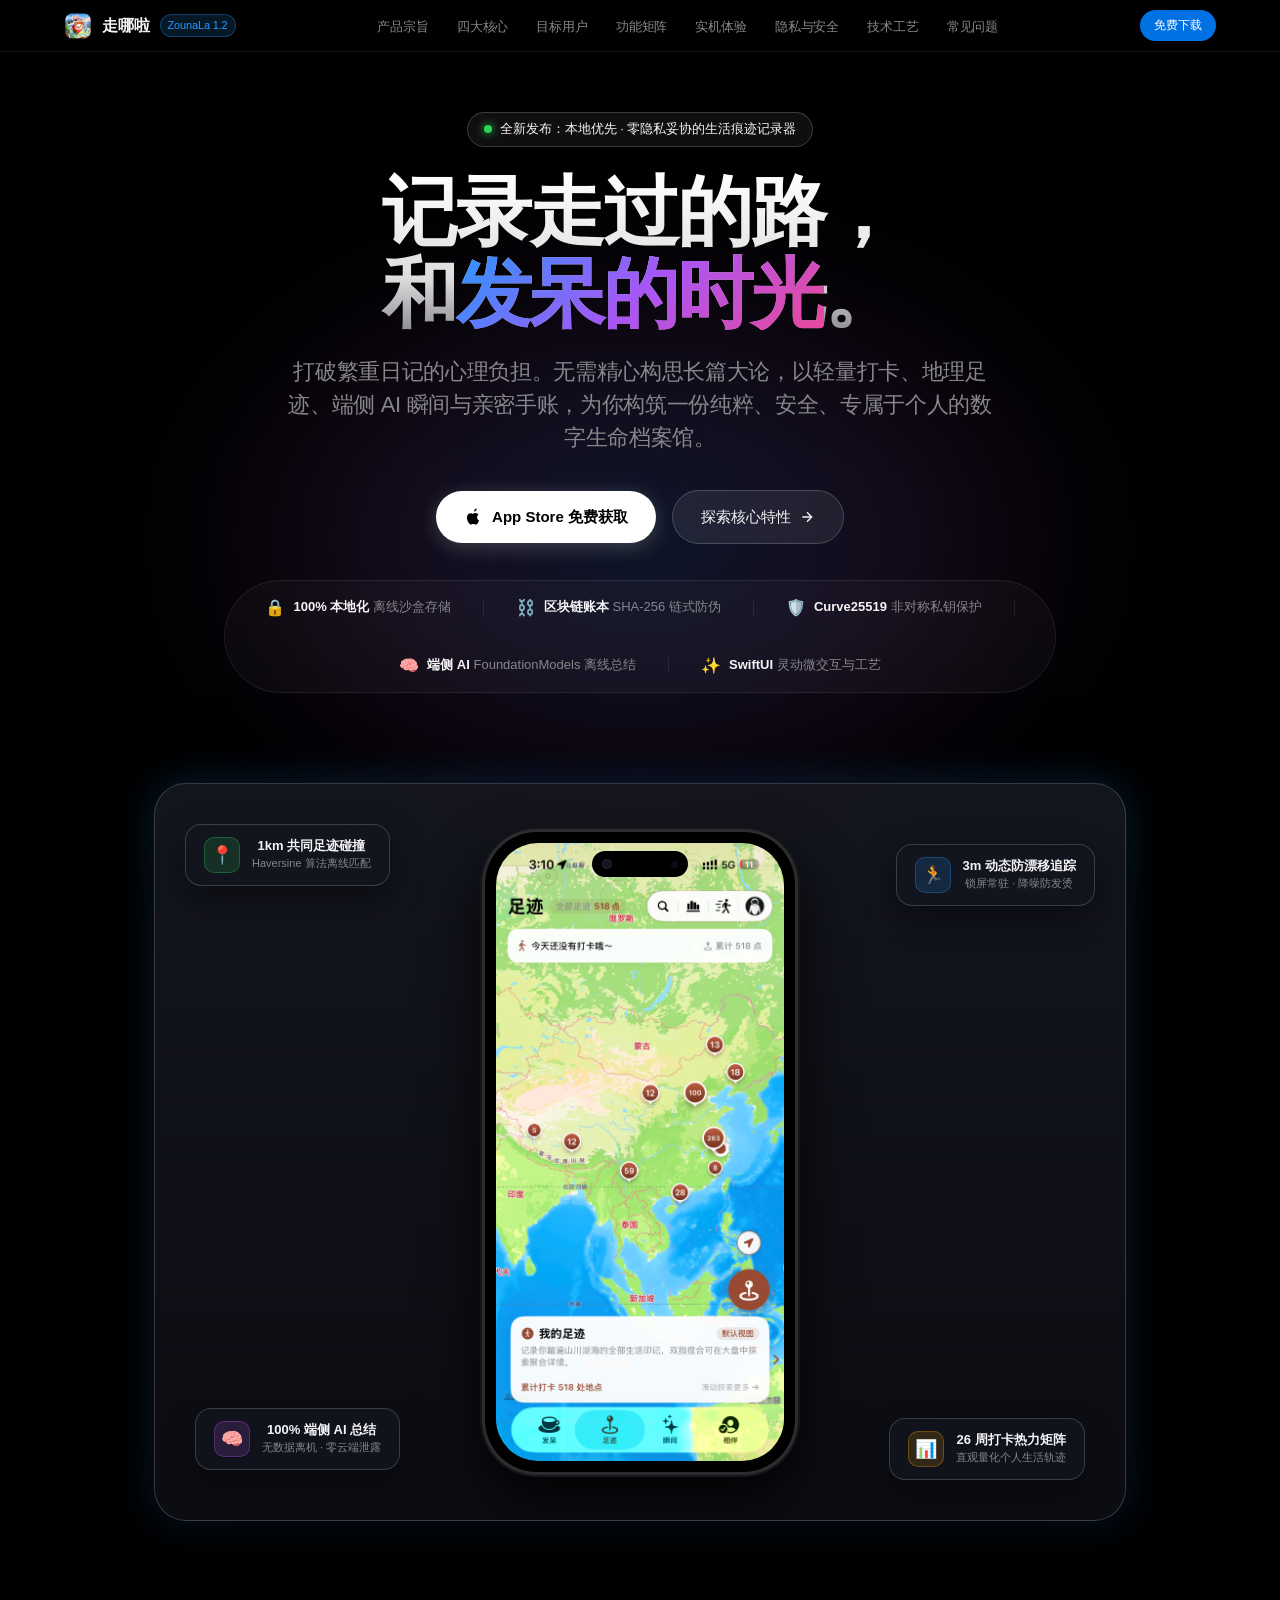
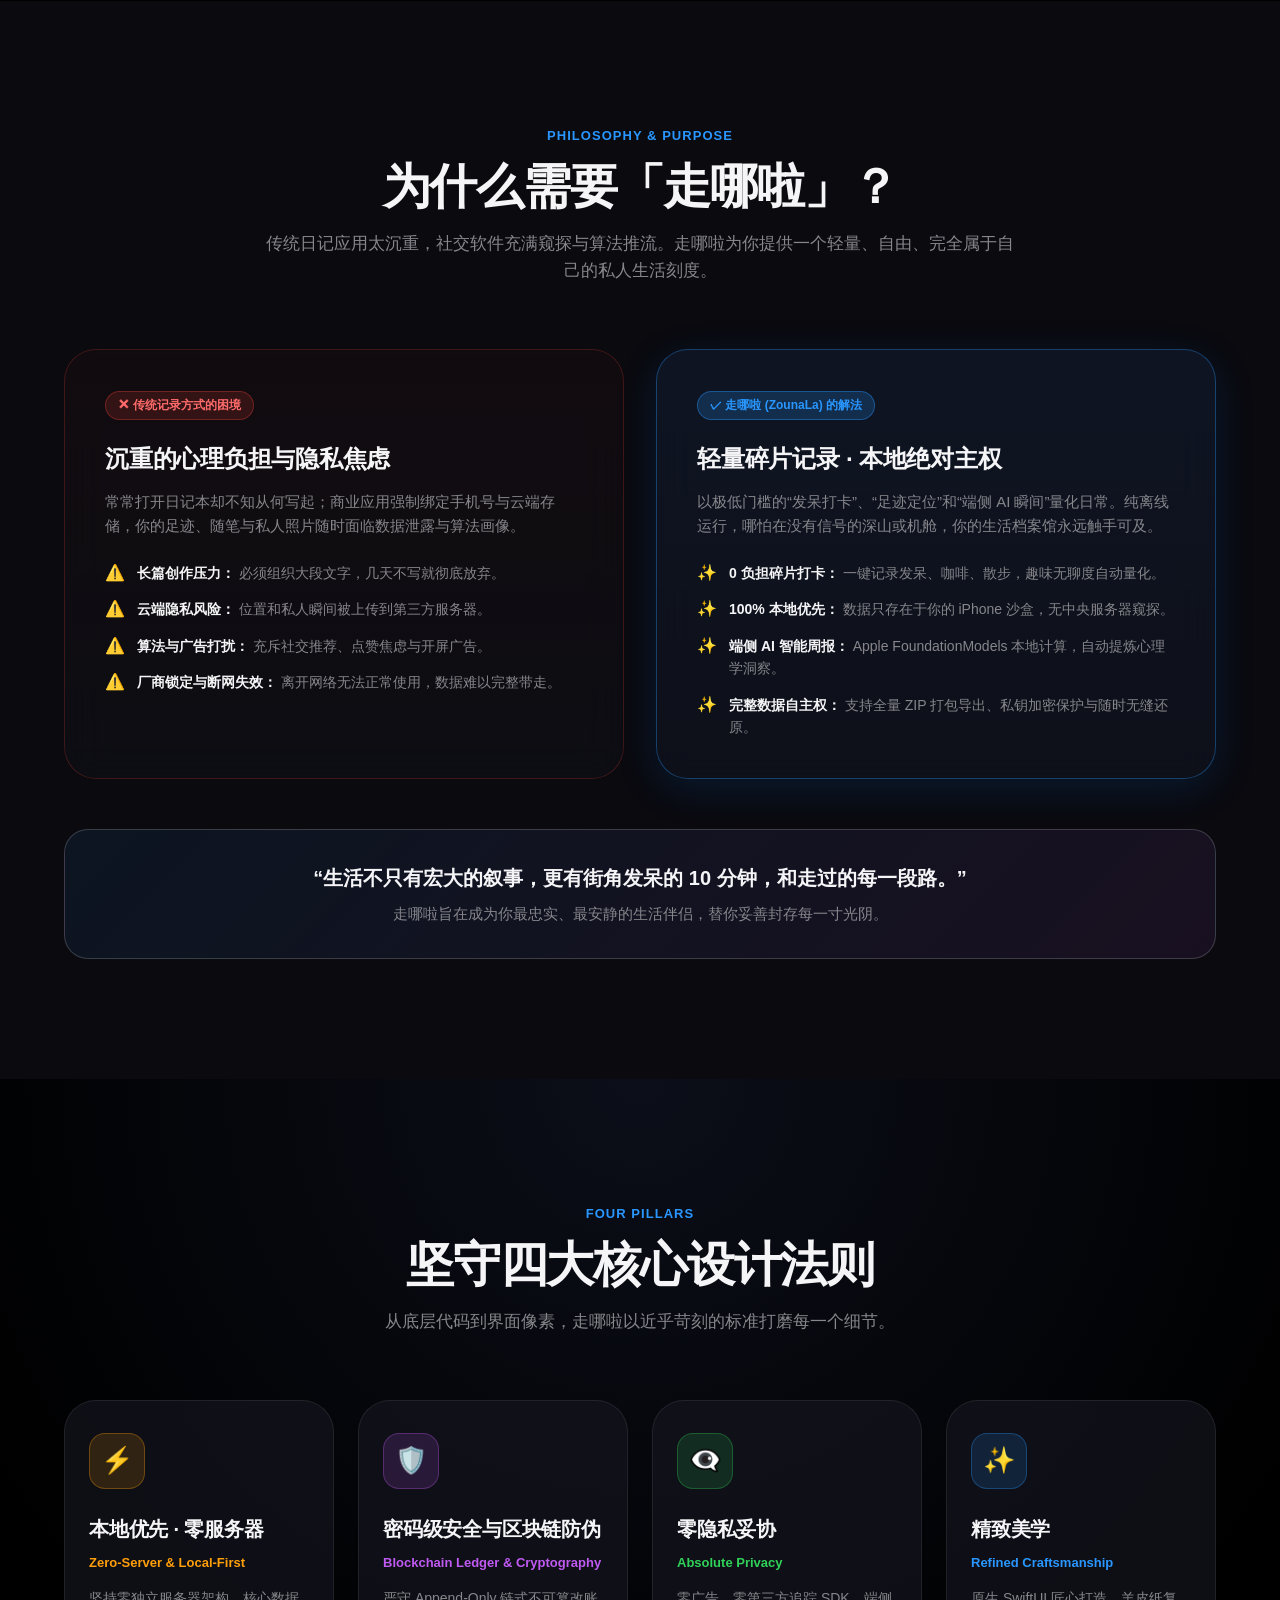
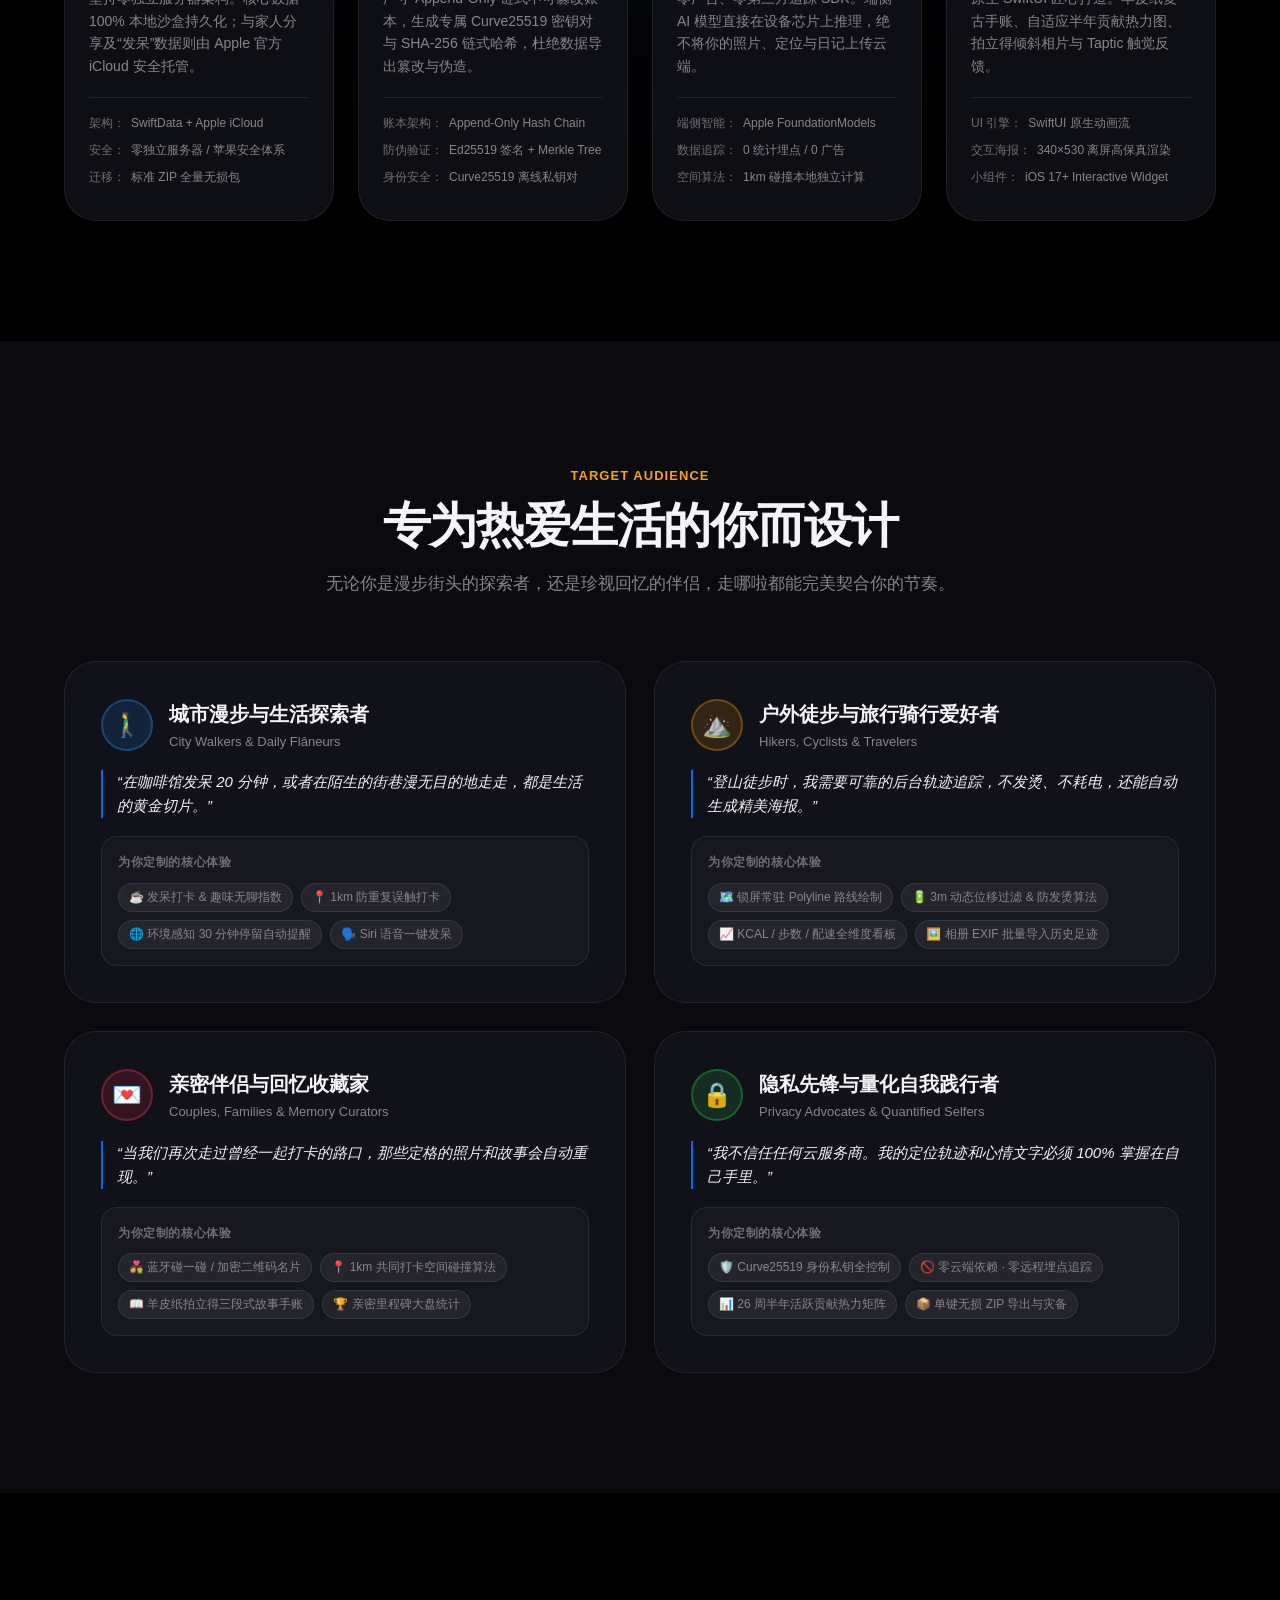
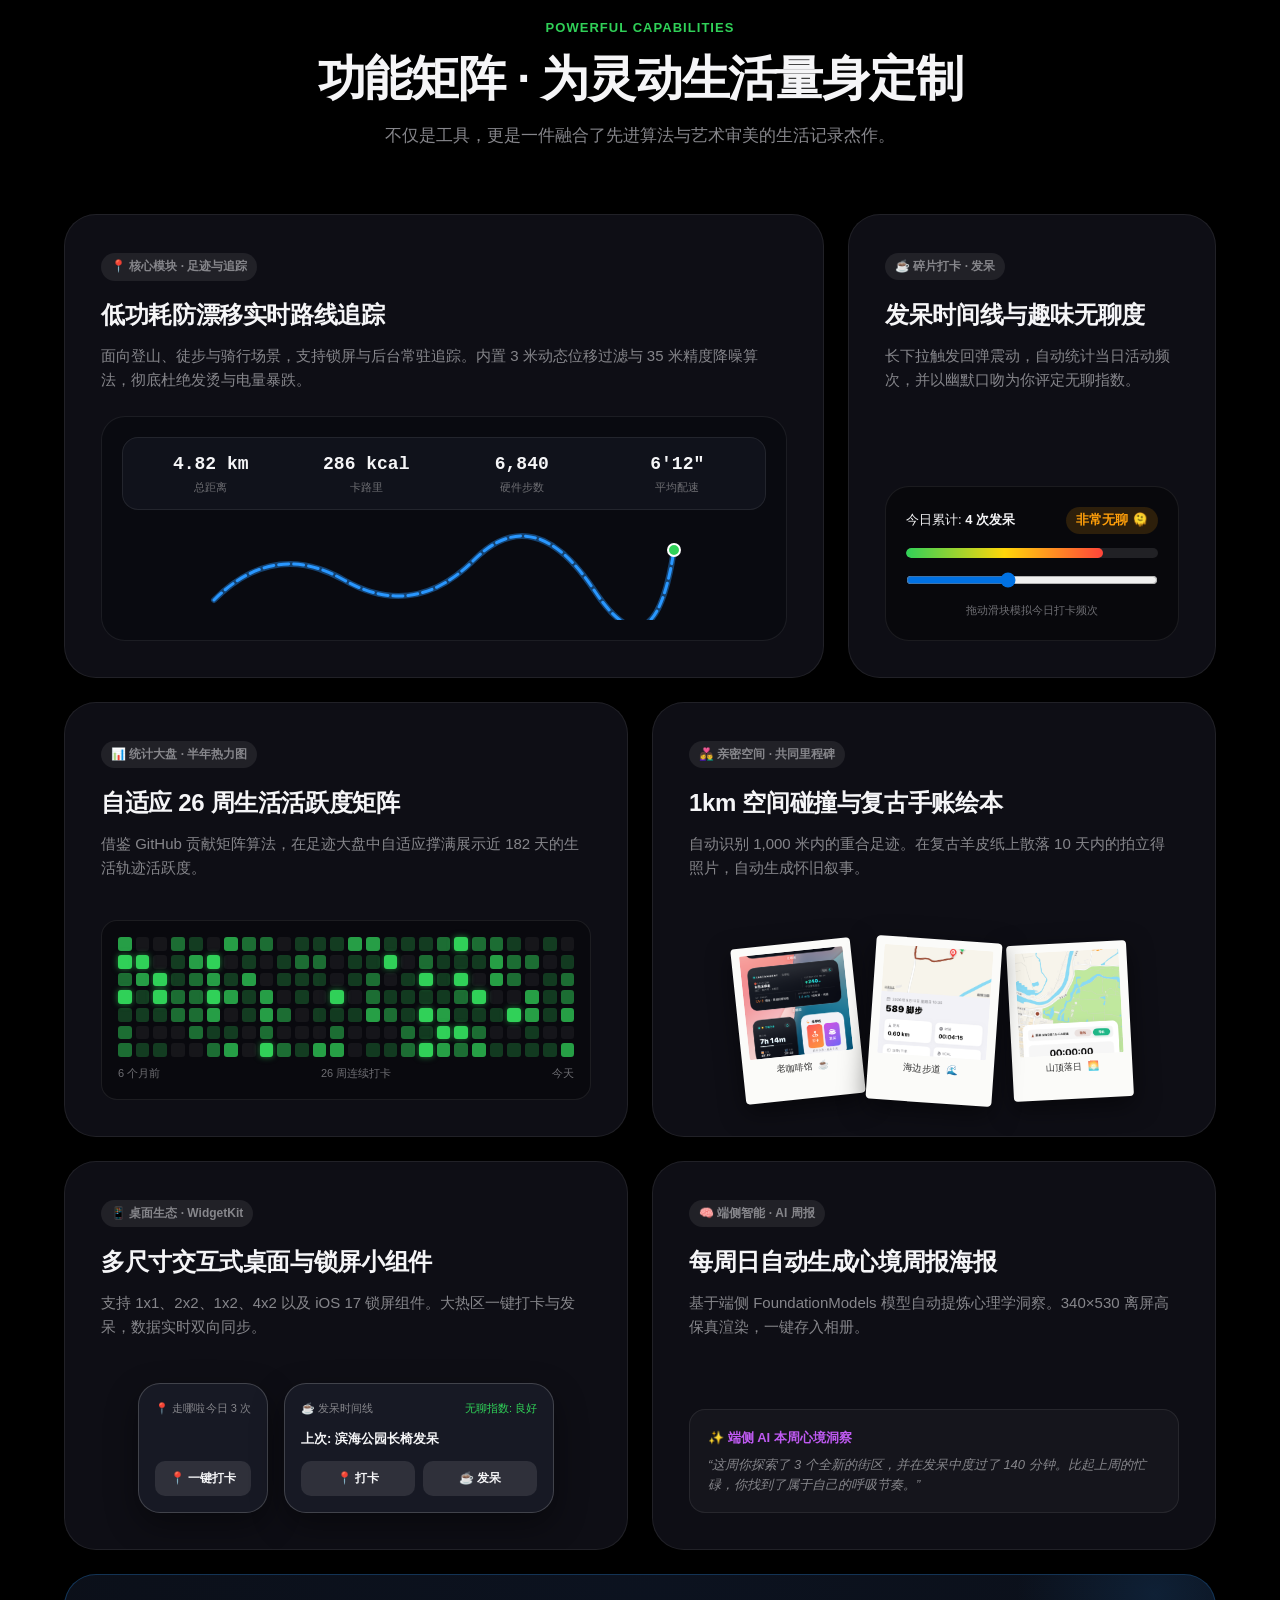
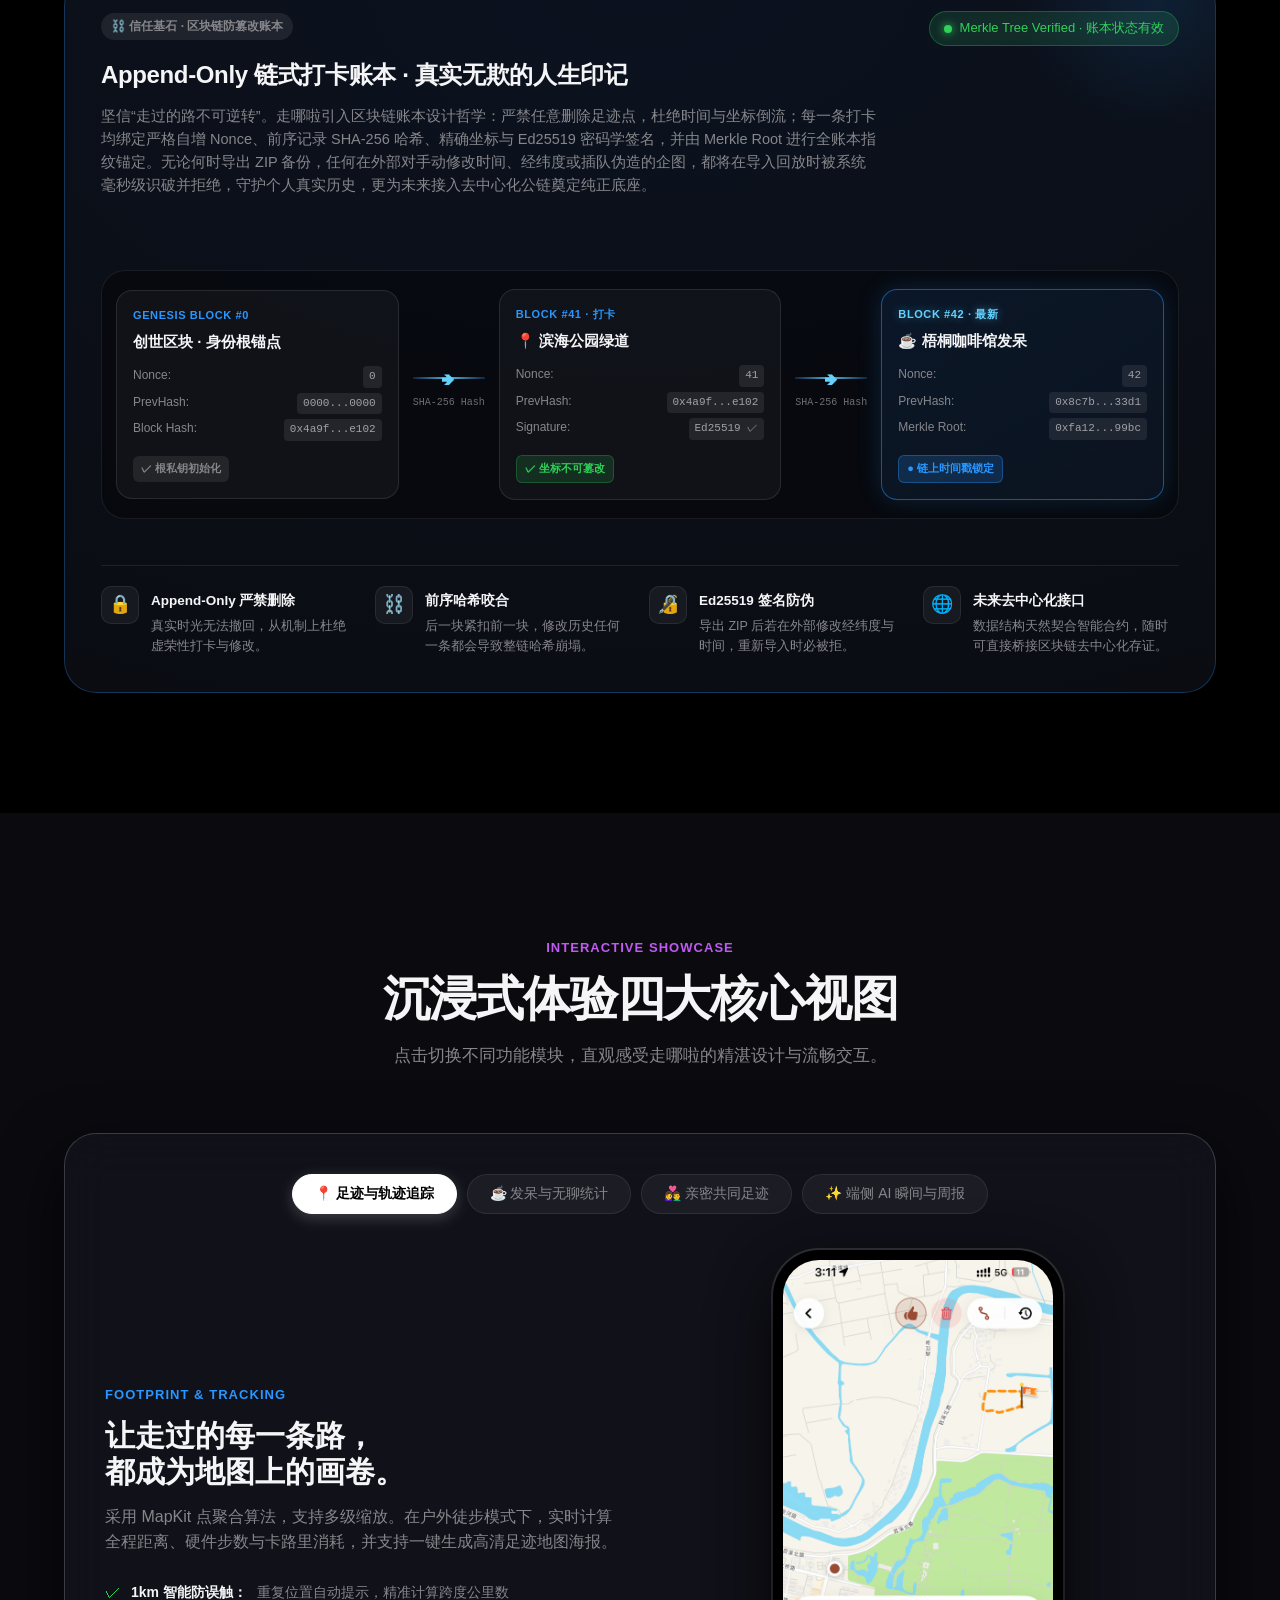
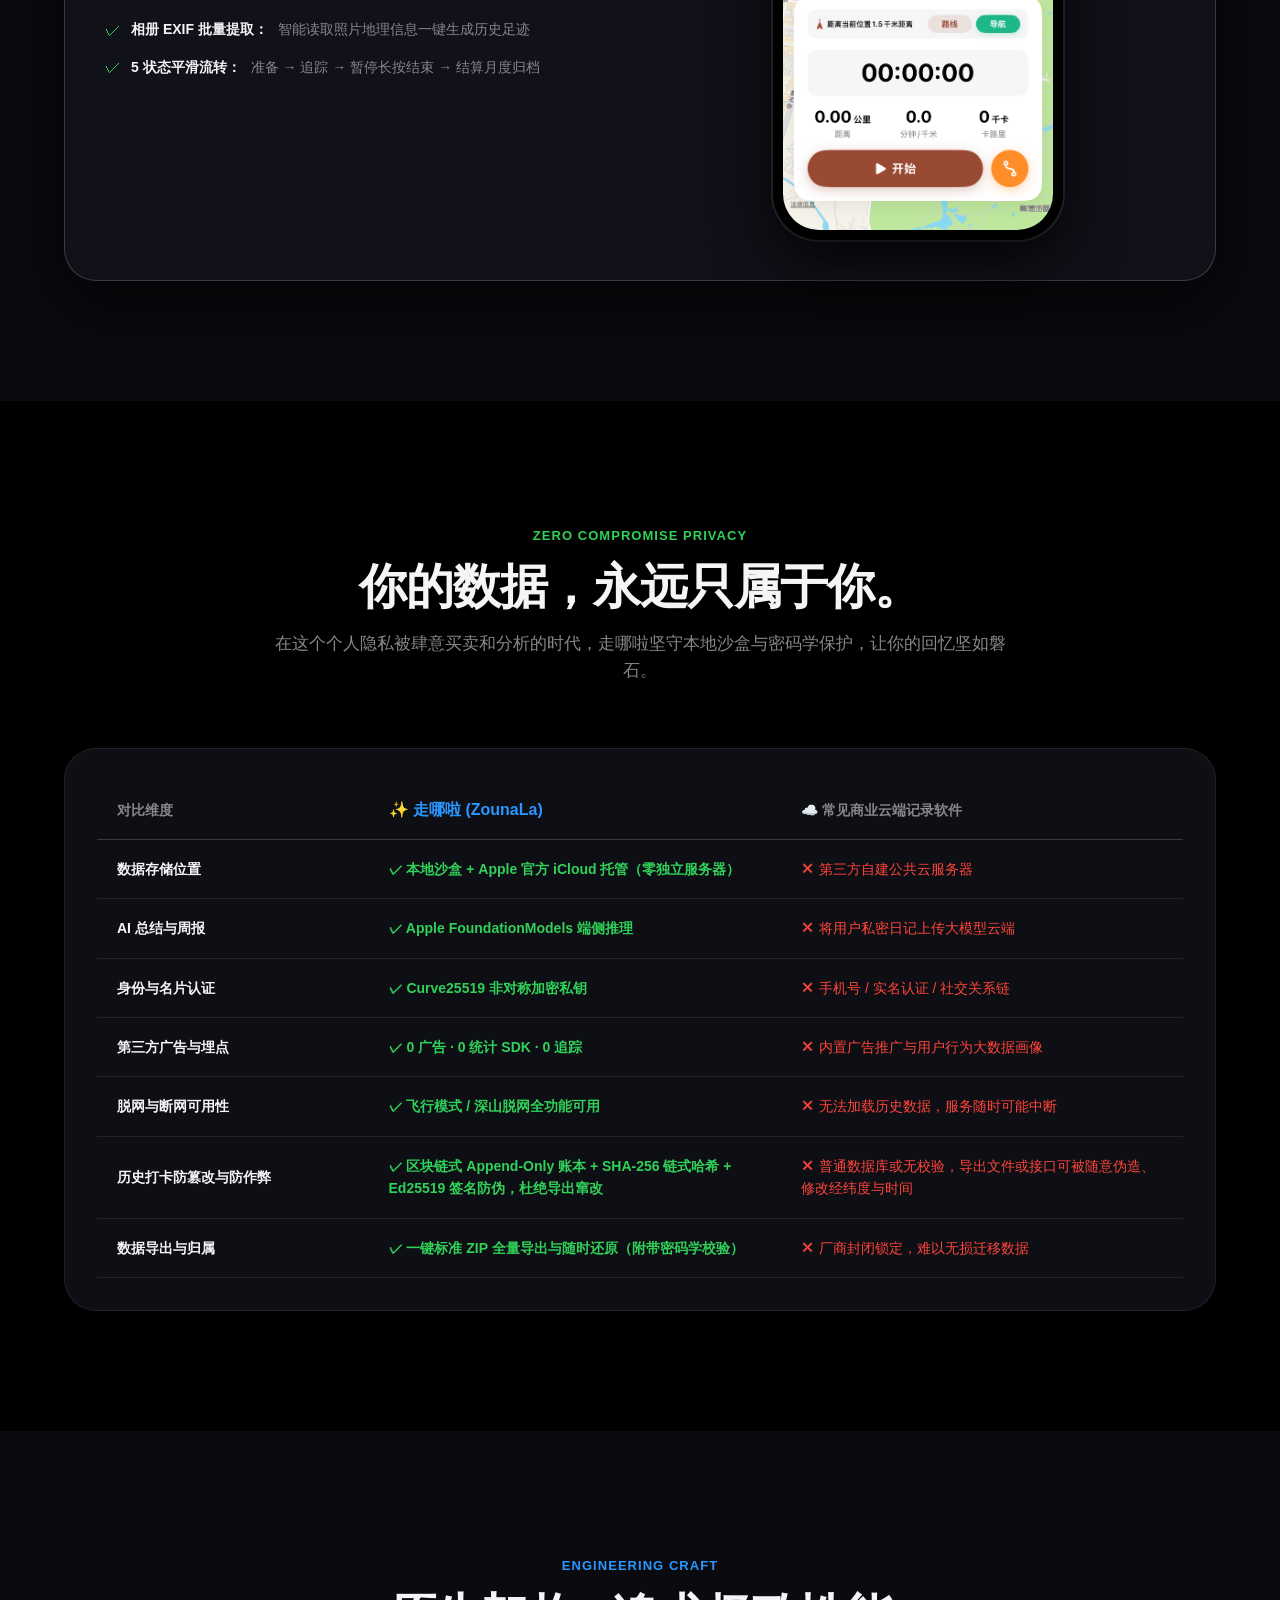
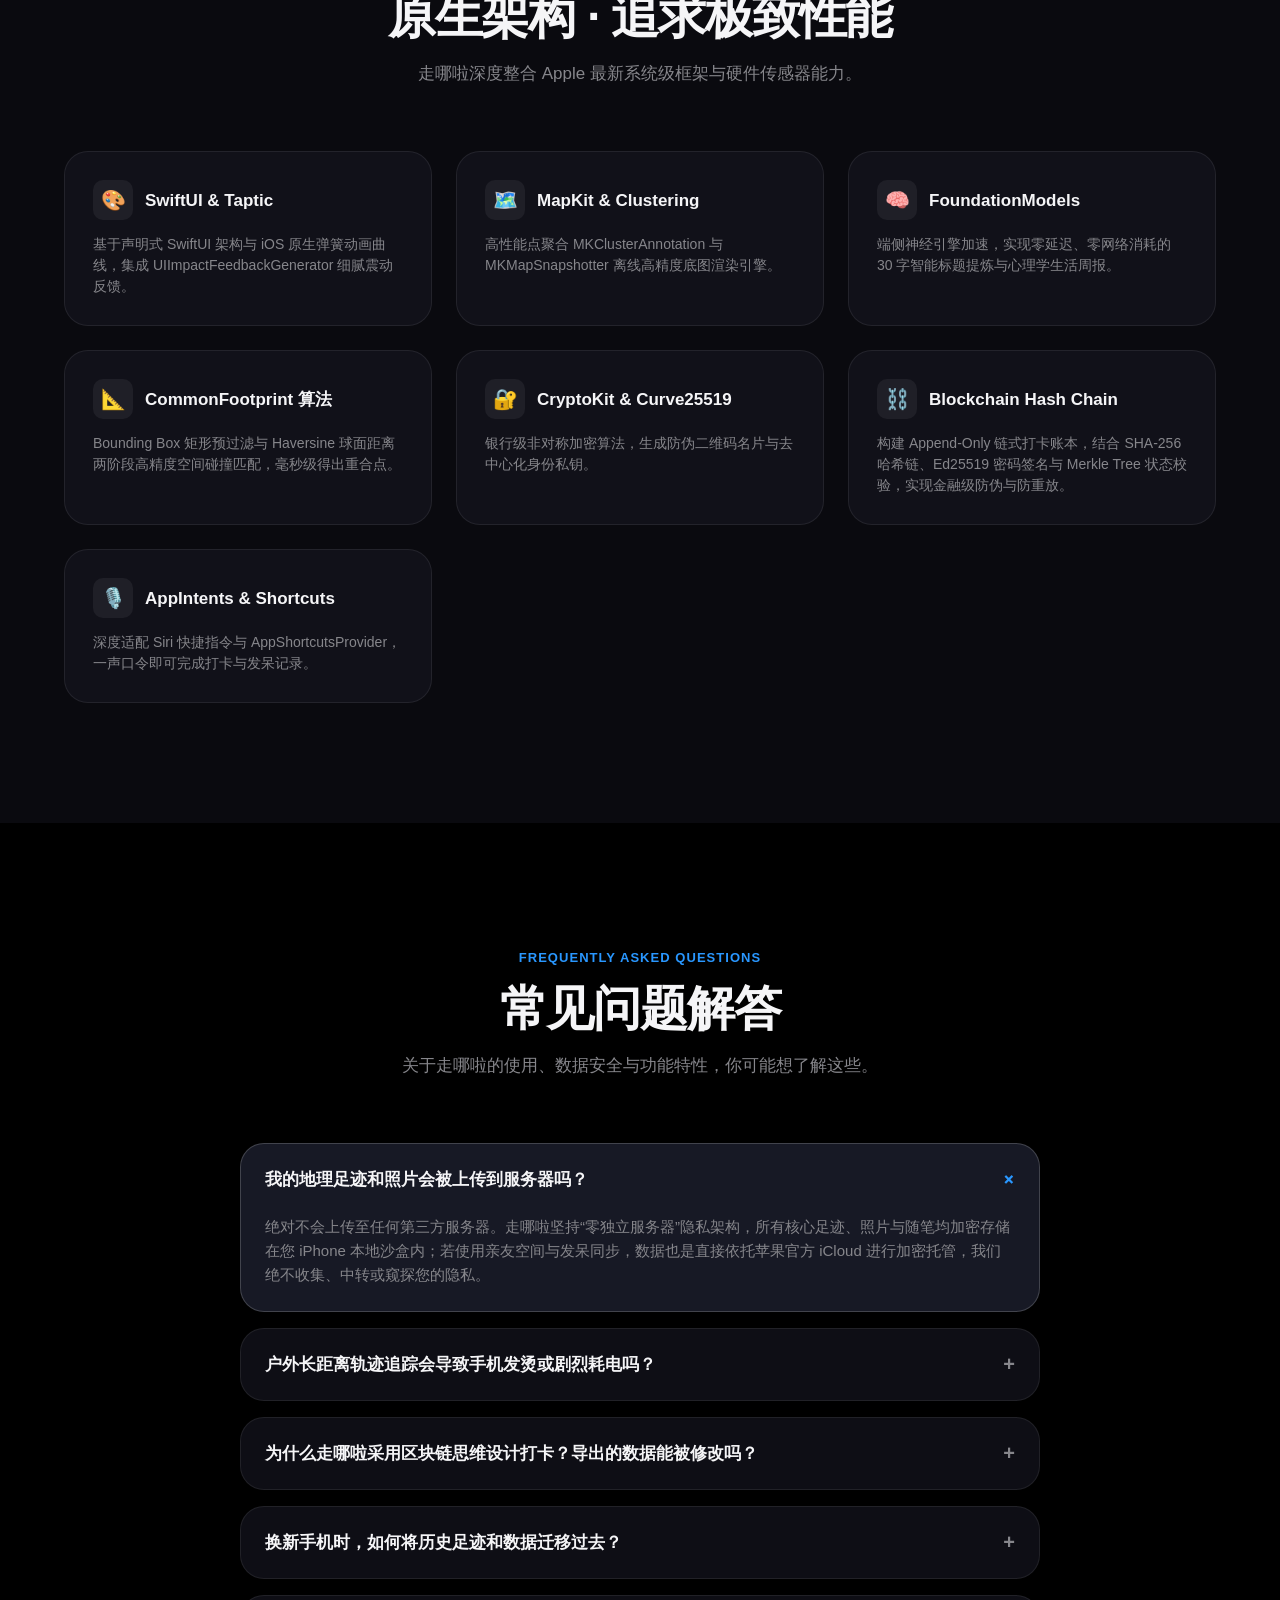
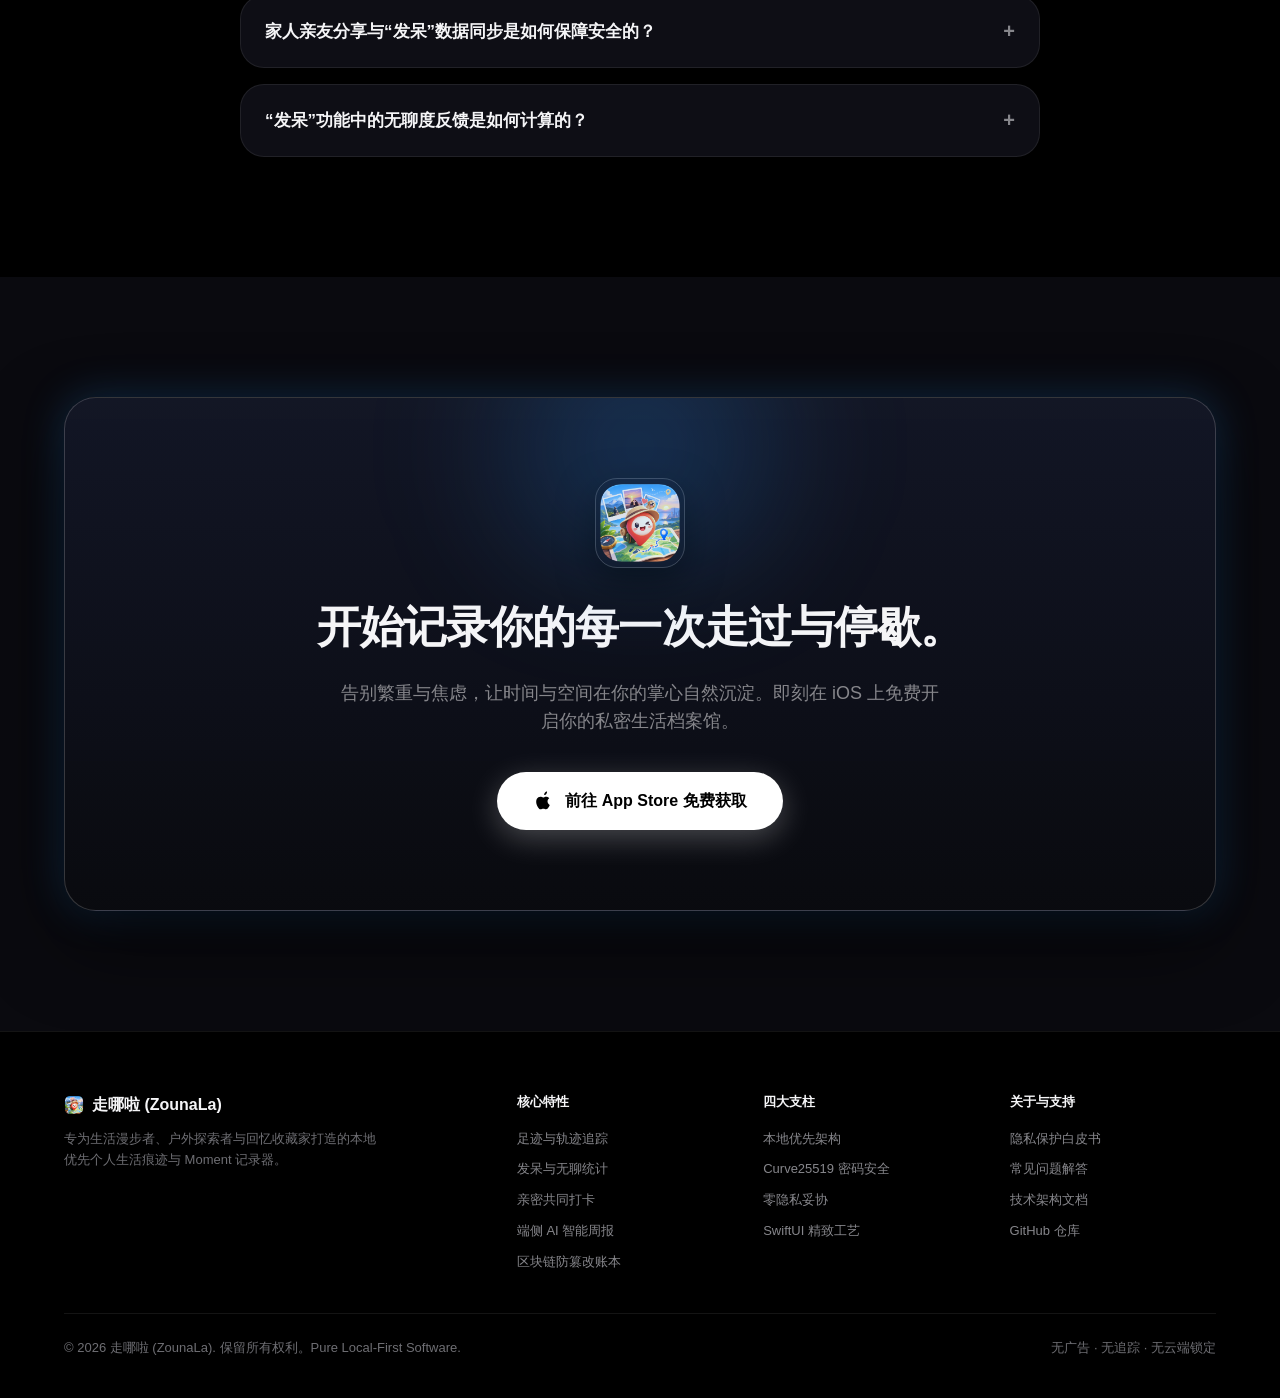
==== commit 8c2b90be: "feat: update homepage layout and content in index.html" ====
--- a/index.html
+++ b/index.html
@@ -248,7 +248,7 @@
       <a href="#" class="nav-brand">
         <img src="assets/images/icon.png" alt="走哪啦 App Icon" class="brand-icon">
         <span>走哪啦</span>
-        <span class="brand-tag">ZounaLa 1.0.1</span>
+        <span class="brand-tag">ZounaLa 1.2</span>
       </a>
 
       <nav>
